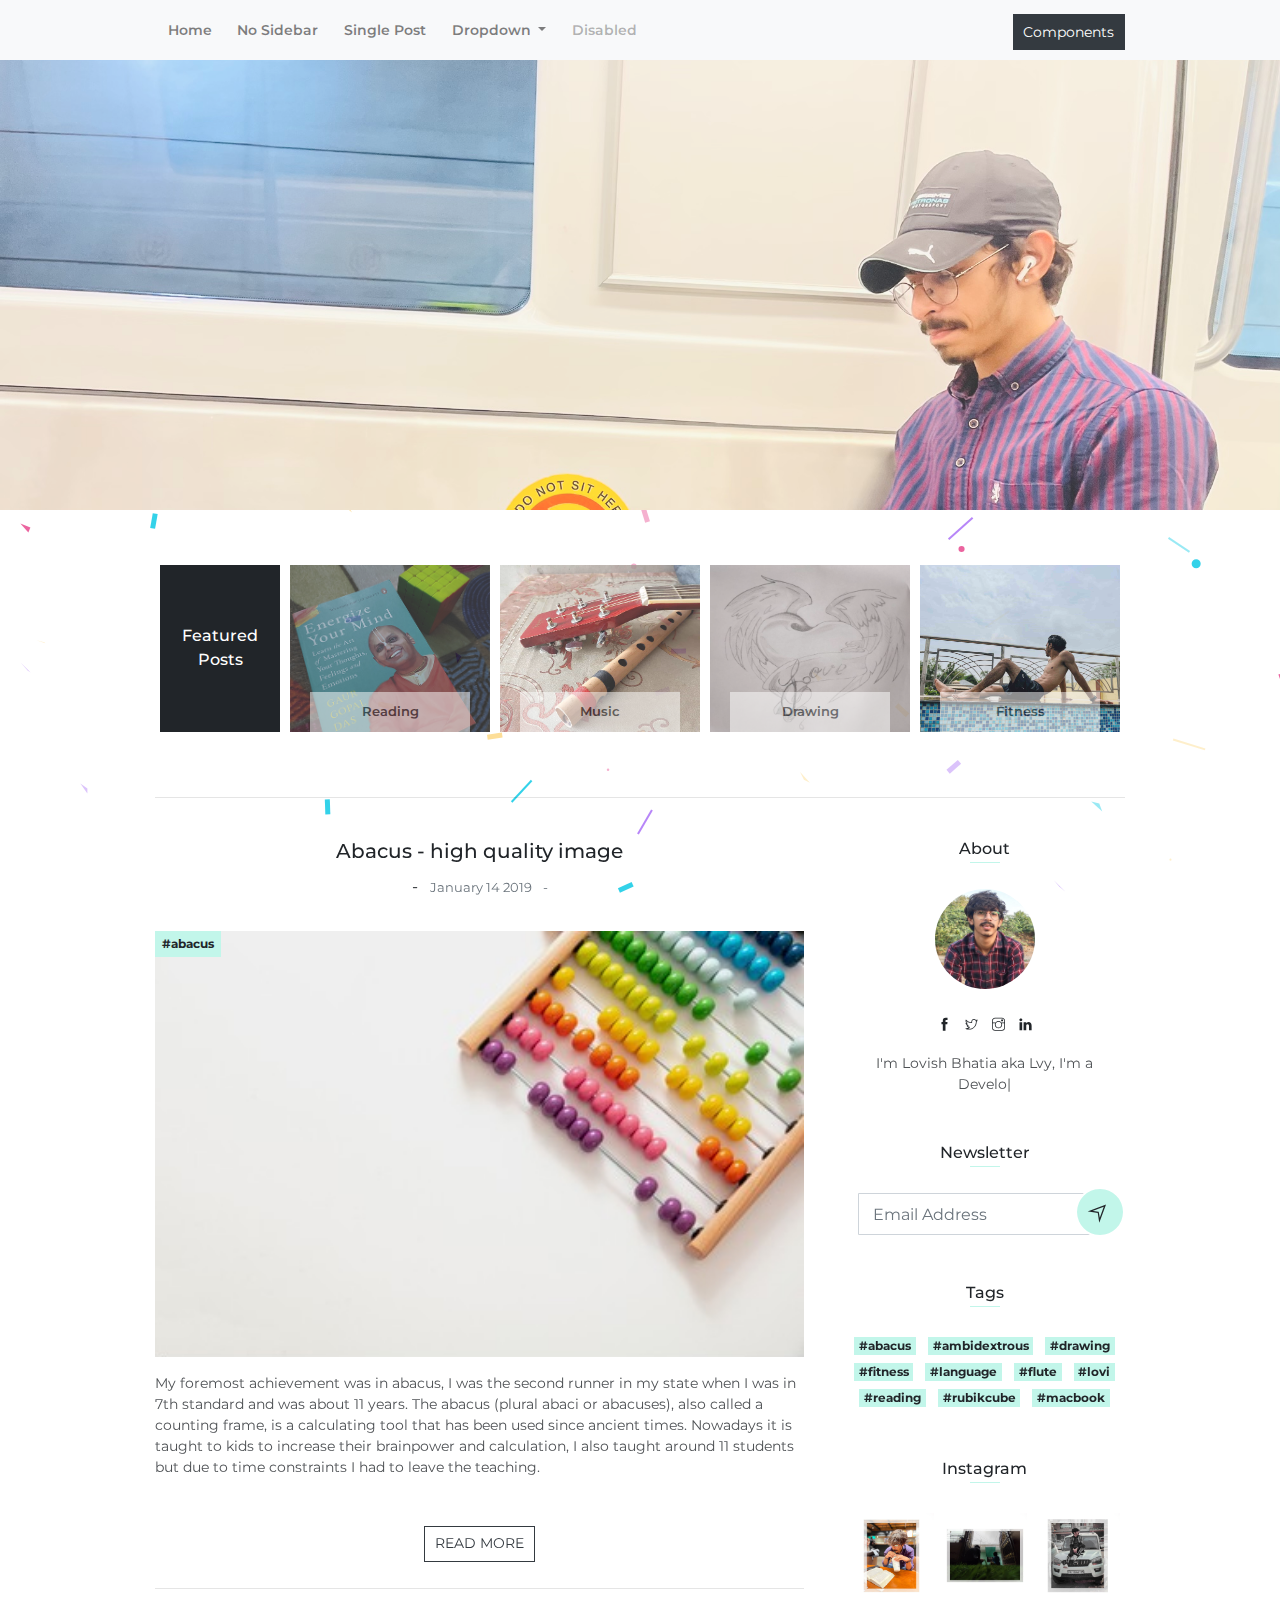
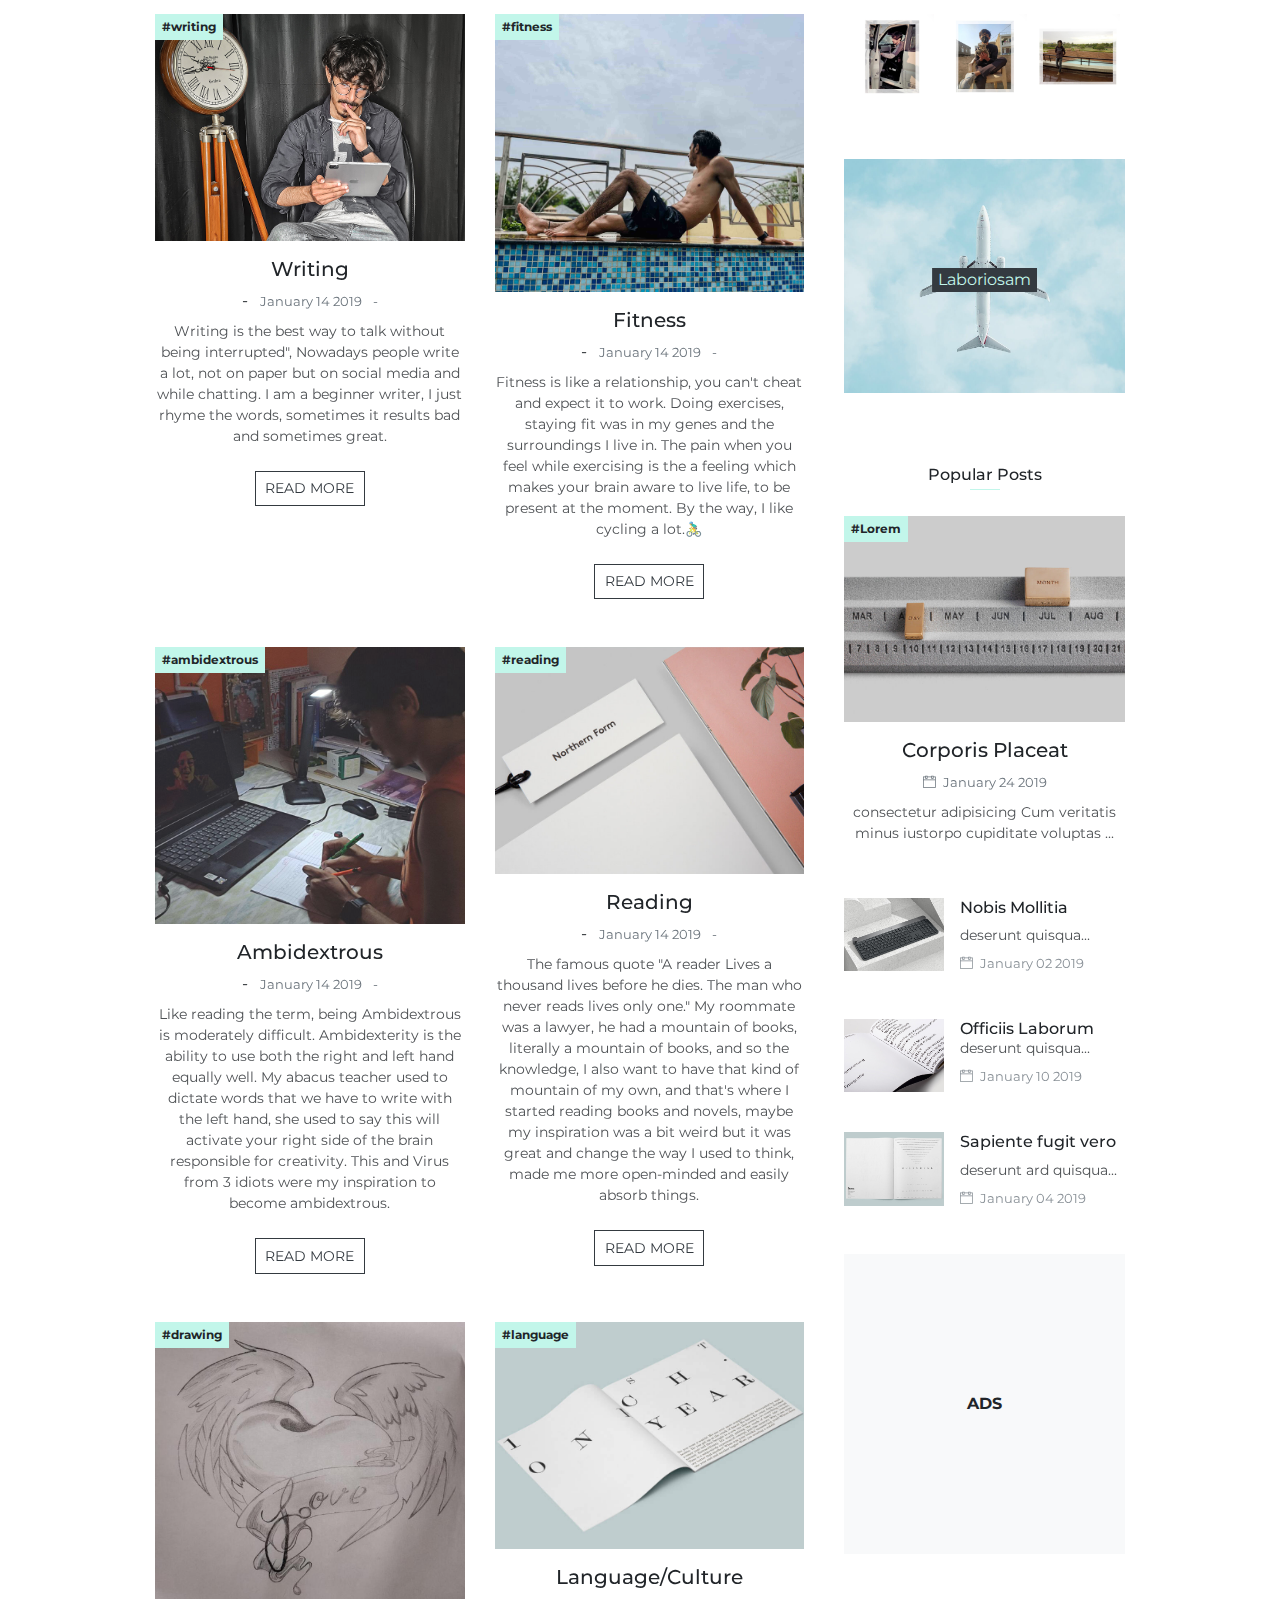
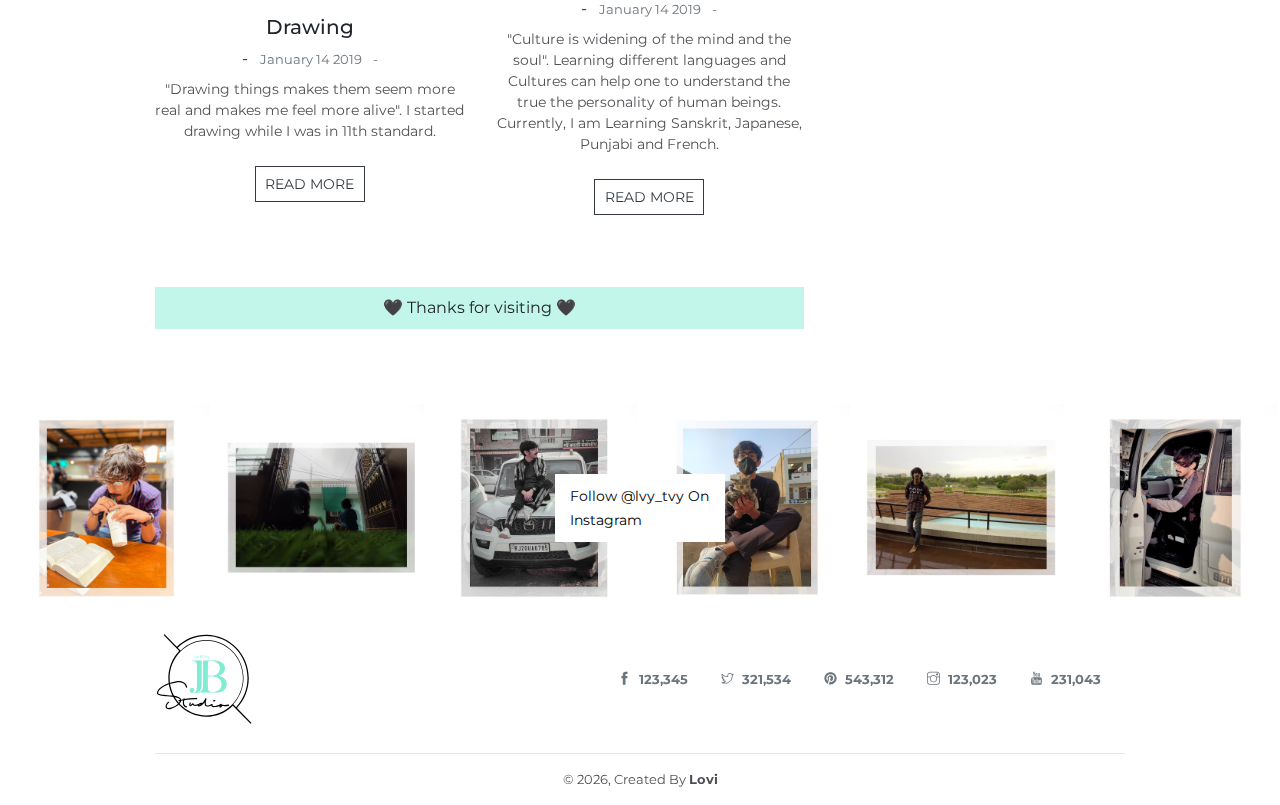
==== index.html @ 9449e089 "link active fitness" ====
<!DOCTYPE html>
<html lang="en">
<head>
	<meta charset="utf-8">
    <meta name="viewport" content="width=device-width, initial-scale=1, shrink-to-fit=no">
    <meta name="description" content="Start your development with JoeBLog landing page.">
    <meta name="author" content="Devcrud">
    
    <title>Lovish Bhatia - Lvy</title>

    <!-- icons -->
    <link href="assets/me1.jpg" rel="icon">
    <link href="assets/me1.jpg" rel="apple-touch-icon">

    <!-- font icons -->
    <link rel="stylesheet" href="assets/vendors/themify-icons/css/themify-icons.css">

    <!-- Bootstrap + JoeBLog main styles -->
	<link rel="stylesheet" href="assets/css/style.css">

</head>
<body data-spy="scroll" data-target=".navbar" data-offset="40" id="home">
    
    <!-- page First Navigation -->
    <!-- <nav class="navbar navbar-light bg-light">
        <div class="container">
            <a class="navbar-brand" href="#">
                <img src="assets/imgs/logo.svg" alt="">
            </a>
            <div class="socials">
                <a href="javascript:void(0)"><i class="ti-facebook"></i></a>
                <a href="javascript:void(0)"><i class="ti-twitter"></i></a>
                <a href="javascript:void(0)"><i class="ti-pinterest-alt"></i></a>
                <a href="javascript:void(0)"><i class="ti-instagram"></i></a>
                <a href="javascript:void(0)"><i class="ti-youtube"></i></a>
            </div>
        </div>
    </nav> -->
    <!-- End Of First Navigation -->

    <!-- Page Second Navigation -->
    <nav class="navbar custom-navbar navbar-expand-md navbar-light bg-light sticky-top">
        <div class="container">
            <button class="navbar-toggler ml-auto" type="button" data-toggle="collapse" data-target="#navbarSupportedContent" aria-controls="navbarSupportedContent" aria-expanded="false" aria-label="Toggle navigation">
                <span class="navbar-toggler-icon"></span>
            </button>
            <div class="collapse navbar-collapse" id="navbarSupportedContent">
                <ul class="navbar-nav">                     
                    <li class="nav-item">
                        <a class="nav-link" href="index.html">Home</a>
                    </li>
                    <li class="nav-item">
                        <a class="nav-link" href="no-sidebar.html">No Sidebar</a>
                    </li>
                    <li class="nav-item">
                        <a class="nav-link" href="single-post.html">Single Post</a>
                    </li>
                    <li class="nav-item dropdown">
                        <a class="nav-link dropdown-toggle" href="#" id="navbarDropdown" role="button" data-toggle="dropdown" aria-haspopup="true" aria-expanded="false">
                            Dropdown
                        </a>
                        <div class="dropdown-menu" aria-labelledby="navbarDropdown">
                            <a class="dropdown-item" href="#">Action</a>
                            <a class="dropdown-item" href="#">Another action</a>
                            <div class="dropdown-divider"></div>
                            <a class="dropdown-item" href="#">Something else here</a>
                        </div>
                    </li>
                    <li class="nav-item">
                        <a class="nav-link disabled" href="#">Disabled</a>
                    </li>
                </ul>
                <div class="navbar-nav ml-auto">
                    <li class="nav-item">
                        <a href="components.html" class="ml-4 btn btn-dark mt-1 btn-sm">Components</a>
                    </li>
                </div>
            </div>
        </div>
    </nav>
    <!-- End Of Page Second Navigation -->
    
    <!-- page-header -->
    <header class="page-header"></header>
    <!-- end of page header -->

    <div class="container">
        <section>
            <div class="feature-posts">
                <a href="single-post.html" class="feature-post-item">                       
                    <span>Featured Posts</span>
                </a>
                <a href="single-post.html" class="feature-post-item">
                    <img style="opacity: 0.8;" src="assets/imgs/reading-i1.jpg" class="w-100" alt="">
                    <div class="feature-post-caption">Reading</div>
                </a>
                <a href="single-post.html" class="feature-post-item">
                    <img style="opacity: 0.8;" src="assets/imgs/music-i2.jpg" class="w-100" alt="">
                    <div class="feature-post-caption">Music</div>
                </a>
                <a href="single-post.html" class="feature-post-item">
                    <img style="opacity: 0.7;" src="assets/imgs/Drawing-i3.jpg" class="w-100" alt="">
                    <div class="feature-post-caption">Drawing</div>
                </a>
                <a href="single-post.html" class="feature-post-item">
                    <img style="opacity: 0.9;" src="assets/imgs/fitness-i4.jpg" class="w-100" alt="">
                    <div class="feature-post-caption">Fitness</div>
                </a>
            </div>
        </section>
        <hr>
        <div class="page-container">
            <div class="page-content">
                <div class="card">
                    <div class="card-header text-center">
                        <h5 class="card-title">Abacus - high quality image</h5> 
                        <span class="px-2">-</span>   
                        <small class="small text-muted">January 14 2019 
                            <span class="px-2">-</span>
                        </small>
                    </div>
                    <div class="card-body">
                        <div class="blog-media">
                            <img src="assets/imgs/abacus-b1.jpg" alt="" class="w-100">
                            <a href="#" class="badge badge-primary">#abacus</a>     
                        </div>  
                        <p class="my-3">My foremost achievement was in abacus, I was the second runner in my state when I was in 7th standard and was about 11 years.
                            The abacus (plural abaci or abacuses), also called a counting frame, is a calculating tool that has been used since ancient times. Nowadays it is taught to kids to increase their brainpower and calculation, I also taught around 11 students but due to time constraints I had to leave the teaching.</p>
                    </div>
                    
                    <div class="card-footer d-flex justify-content-center align-items-center flex-basis-0">
                        <!-- <button class="btn btn-primary circle-35 mr-4"><i class="ti-back-right"></i></button> -->
                        <a href="single-post.html" class="btn btn-outline-dark btn-sm">READ MORE</a>
                        <!-- <a href="#" class="text-dark small text-muted">By : Joe Mitchell</a> -->
                    </div>                  
                </div>
                <hr>
                <div class="row">                       
                    <div class="col-lg-6">
                        <div class="card text-center mb-5">
                            <div class="card-header p-0">                                   
                                <div class="blog-media">
                                    <img src="assets/imgs/writing-b2.jpg" alt="" class="w-100">
                                    <a href="#" class="badge badge-primary">#writing</a>        
                                </div>  
                            </div>
                            <div class="card-body px-0">
                                <h5 class="card-title mb-2">Writing</h5>    
                                <span class="px-2">-</span>   
                                <small class="small text-muted">January 14 2019 
                                    <span class="px-2">-</span>
                                </small>
                                <p class="my-2">Writing is the best way to talk without being interrupted", Nowadays people write a lot, not on paper but on social media and while chatting. I am a beginner writer, I just rhyme the words, sometimes it results bad and sometimes great.</p>
                            </div>
                            
                            <div class="card-footer p-0 text-center">
                                <a href="single-post.html" class="btn btn-outline-dark btn-sm">READ MORE</a>
                            </div>                  
                        </div>
                    </div>
                    <div class="col-lg-6">
                        <div class="card text-center mb-5">
                            <div class="card-header p-0">                                   
                                <div class="blog-media">
                                    <a href="single-post.html">
                                        <img src="assets/imgs/fitness-i4.jpg" alt="" class="w-100" height="278" width="550">
                                    </a>
                                    <a href="#" class="badge badge-primary">#fitness</a>        
                                </div>  
                            </div>
                            <div class="card-body px-0">
                                <h5 class="card-title mb-2">Fitness</h5> 
                                <span class="px-2">-</span>   
                                <small class="small text-muted">January 14 2019 
                                    <span class="px-2">-</span>
                                </small>
                                <p class="my-2">
                                    Fitness is like a relationship, you can't cheat and expect it to work. Doing exercises, staying fit was in my genes and the surroundings I live in. The pain when you feel while exercising is the a feeling which makes your brain aware to live life, to be present at the moment. By the way, I like cycling a lot.🚴‍♂️</p>
                            </div>
                            
                            <div class="card-footer p-0 text-center">
                                <a href="single-post.html" class="btn btn-outline-dark btn-sm">READ MORE</a>
                            </div>                  
                        </div>
                    </div>
                </div>
                <div class="row">
                    <div class="col-lg-6">
                        <div class="card text-center mb-5">
                            <div class="card-header p-0">                                   
                                <div class="blog-media">
                                    <img style="opacity: 0.85;" src="assets/imgs/ambidextrous-b5.jpg" alt="" class="w-100" height="277">
                                    <a href="#" class="badge badge-primary">#ambidextrous</a>      
                                </div>  
                            </div>
                            <div class="card-body px-0">
                                <h5 class="card-title mb-2">Ambidextrous</h5>  
                                <span class="px-2">-</span>   
                                <small class="small text-muted">January 14 2019 
                                    <span class="px-2">-</span>
                                </small>
                                <p class="my-2">Like reading the term, being Ambidextrous is moderately difficult. Ambidexterity is the ability to use both the right and left hand equally well. My abacus teacher used to dictate words that we have to write with the left hand, she used to say this will activate your right side of the brain responsible for creativity. This and Virus from 3 idiots were my inspiration to become ambidextrous.</p>
                            </div>
                            
                            <div class="card-footer p-0 text-center">
                                <a href="single-post.html" class="btn btn-outline-dark btn-sm">READ MORE</a>
                            </div>                  
                        </div>
                    </div>                       
                    <div class="col-lg-6">
                        <div class="card text-center mb-5">
                            <div class="card-header p-0">                                   
                                <div class="blog-media">
                                    <img src="assets/imgs/blog-4.jpg" alt="" class="w-100">
                                    <a href="#" class="badge badge-primary">#reading</a>       
                                </div>  
                            </div>
                            <div class="card-body px-0">
                                <h5 class="card-title mb-2">Reading</h5>   
                                <span class="px-2">-</span>   
                                <small class="small text-muted">January 14 2019 
                                    <span class="px-2">-</span>
                                </small>
                                <p class="my-2">The famous quote "A reader Lives a thousand lives before he dies. The man who never reads lives only one."
                                    My roommate was a lawyer, he had a mountain of books, literally a mountain of books, and so the knowledge, I also want to have that kind of mountain of my own, and that's where I started reading books and novels, maybe my inspiration was a bit weird but it was great and change the way I used to think, made me more open-minded and easily absorb things.</p>
                            </div>
                            
                            <div class="card-footer p-0 text-center">
                                <a href="single-post.html" class="btn btn-outline-dark btn-sm">READ MORE</a>
                            </div>                  
                        </div>
                    </div>
                    
                </div>
                <div class="row">                       
                    <div class="col-lg-6">
                        <div class="card text-center mb-5">
                            <div class="card-header p-0">                                   
                                <div class="blog-media">
                                    <img src="assets/imgs/Drawing-i3.jpg" alt="" class="w-100" height="277">
                                    <a href="#" class="badge badge-primary">#drawing</a>     
                                </div>  
                            </div>
                            <div class="card-body px-0">
                                <h5 class="card-title mb-2">Drawing</h5> 
                                <span class="px-2">-</span>   
                                <small class="small text-muted">January 14 2019 
                                    <span class="px-2">-</span>
                                </small>
                                <p class="my-2">"Drawing things makes them seem more real and makes me feel more alive". I started drawing while I was in 11th standard.</p>
                            </div>
                            
                            <div class="card-footer p-0 text-center">
                                <a href="single-post.html" class="btn btn-outline-dark btn-sm">READ MORE</a>
                            </div>                  
                        </div>
                    </div>
                    <div class="col-lg-6">
                        <div class="card text-center mb-5">
                            <div class="card-header p-0">                                   
                                <div class="blog-media">
                                    <img src="assets/imgs/blog-7.jpg" alt="" class="w-100">
                                    <a href="#" class="badge badge-primary">#language</a>       
                                </div>  
                            </div>
                            <div class="card-body px-0">
                                <h5 class="card-title mb-2">Language/Culture</h5> 
                                <span class="px-2">-</span>   
                                <small class="small text-muted">January 14 2019 
                                    <span class="px-2">-</span>
                                </small>
                                <p class="my-2">"Culture is widening of the mind and the soul". Learning different languages and Cultures can help one to understand the true the personality of human beings.
                                    Currently, I am Learning Sanskrit, Japanese, Punjabi and French.</p>
                            </div>
                            
                            <div class="card-footer p-0 text-center">
                                <a href="single-post.html" class="btn btn-outline-dark btn-sm">READ MORE</a>
                            </div>                  
                        </div>
                    </div>
                </div>
                <button class="btn btn-primary btn-block my-4">🖤 Thanks for visiting 🖤</button>
            </div>

            <!-- Sidebar -->
            <div class="page-sidebar text-center">
                <h6 class="sidebar-title section-title mb-4 mt-3">About</h6>
                <img src="assets/imgs/av1.jpg" alt="" class="circle-100 mb-3">
                <div class="socials mb-3 mt-2">
                    <a href="javascript:void(0)"><i class="ti-facebook"></i></a>
                    <a href="https://twitter.com/lvy_tvy"><i class="ti-twitter"></i></a>
                    <!-- <a href="javascript:void(0)"><i class="ti-pinterest-alt"></i></a> -->
                    <a href="https://www.instagram.com/lvy_tvy/"><i class="ti-instagram"></i></a>
                    <a href="https://www.linkedin.com/in/lovish-bhatia/"><i class="ti-linkedin"></i></a>
                </div>
                <p class="first-line paragraph"><span class="side-border"></span> I'm Lovish Bhatia aka Lvy, I'm a <br/><span class="typed" data-typed-items="Developer, Designer, Reader, Writer, Ambidextrous, flute player"></span>

                <h6 class="sidebar-title mt-5 mb-4">Newsletter</h6>
                <form action="">
                    <div class="subscribe-wrapper">
                        <input type="email" class="form-control" placeholder="Email Address">
                        <button type="submit" class="btn btn-primary"><i class="ti-location-arrow"></i></button>
                    </div>
                </form>

                <h6 class="sidebar-title mt-5 mb-4">Tags</h6>
                <a href="javascript:void(0)" class="badge badge-primary m-1">#abacus</a>
                <a href="javascript:void(0)" class="badge badge-primary m-1">#ambidextrous</a>
                <a href="javascript:void(0)" class="badge badge-primary m-1">#drawing</a>
                <a href="javascript:void(0)" class="badge badge-primary m-1">#fitness</a>
                <a href="javascript:void(0)" class="badge badge-primary m-1">#language</a>
                <a href="javascript:void(0)" class="badge badge-primary m-1">#flute</a>
                <a href="javascript:void(0)" class="badge badge-primary m-1">#lovi</a>
                <a href="javascript:void(0)" class="badge badge-primary m-1">#reading</a>
                <a href="javascript:void(0)" class="badge badge-primary m-1">#rubikcube</a>
                <a href="javascript:void(0)" class="badge badge-primary m-1">#macbook</a>

                <h6 class="sidebar-title mt-5 mb-4">Instagram</h6>
                <div class="row px-3">
                    <div class="col-4 p-1 figure">
                        <a href="#" class="figure-img">
                            <img src="assets/imgs/inst-1.jpeg" alt="">
                        </a>
                    </div>
                    <div class="col-4 p-1 figure">
                        <a href="#" class="figure-img">
                            <img src="assets/imgs/inst-2.jpeg" alt="" class="w-100 m-0">
                        </a>
                    </div>  
                    <div class="col-4 p-1 figure">
                        <a href="#" class="figure-img">
                            <img src="assets/imgs/inst-3.jpeg" alt="" class="w-100">
                        </a>
                    </div>
                    <div class="col-4 p-1 figure">
                        <a href="#" class="figure-img">
                            <img src="assets/imgs/inst-4.jpeg" alt="" class="w-100 m-0">
                        </a>
                    </div>  
                    <div class="col-4 p-1 figure">
                        <a href="#" class="figure-img">
                            <img src="assets/imgs/inst-5.jpeg" alt="" class="w-100">
                        </a>
                    </div>
                    <div class="col-4 p-1 figure">
                        <a href="#" class="figure-img">
                            <img src="assets/imgs/inst-6.jpeg" alt="" class="w-100 m-0">
                        </a>
                    </div>                          
                </div>  

                <figure class="figure mt-5">
                    <a href="single-post.html" class="figure-img">
                        <img src="assets/imgs/img-4.jpg" alt="" class="w-100">
                        <figcaption class="figcaption">Laboriosam</figcaption>
                    </a>
                </figure>

                <h6 class="sidebar-title mt-5 mb-4">Popular Posts</h6>
                <div class="card mb-4">
                    <a href="single-post.html" class="overlay-link"></a>
                    <div class="card-header p-0">                                   
                        <div class="blog-media">
                            <img src="assets/imgs/blog-6.jpg" alt="" class="w-100">
                            <a href="#" class="badge badge-primary">#Lorem</a>      
                        </div>  
                    </div>
                    <div class="card-body px-0">
                        <h5 class="card-title mb-2">Corporis Placeat</h5>   
                        <small class="small text-muted"><i class="ti-calendar pr-1"></i> January 24 2019
                        </small>
                        <p class="my-2">consectetur adipisicing Cum veritatis minus iustorpo cupiditate voluptas ...</p>
                    </div>      
                </div>

                <div class="media text-left mb-4">
                    <a href="single-post.html" class="overlay-link"></a>
                    <img class="mr-3" src="assets/imgs/blog-1.jpg" width="100px" alt="Generic placeholder image">
                    <div class="media-body">
                        <h6 class="mt-0">Nobis Mollitia</h6>
                        <p class="mb-2"> deserunt quisqua...</p>
                        <p class="text-muted small"><i class="ti-calendar pr-1"></i>  January 02 2019</p>
                    </div>
                </div>
                <div class="media text-left mb-4">
                    <a href="single-post.html" class="overlay-link"></a>
                    <img class="mr-3" src="assets/imgs/blog-2.jpg" width="100px" alt="Generic placeholder image">
                    <div class="media-body">
                        <h6 class="mt-0">Officiis Laborum</6>
                        <p class="mb-2"> deserunt quisqua...</p>                            
                        <p class="text-muted small"><i class="ti-calendar pr-1"></i>  January 10 2019</p>
                    </div>
                </div>
                <div class="media text-left mb-4">
                    <a href="single-post.html" class="overlay-link"></a>
                    <img class="mr-3" src="assets/imgs/blog-3.jpg" width="100px" alt="Generic placeholder image">
                    <div class="media-body">
                        <h6 class="mt-0">Sapiente fugit vero</h6>
                        <p class="mb-2"> deserunt ard quisqua...</p>                        
                        <p class="text-muted small"><i class="ti-calendar pr-1"></i>  January 04 2019</p>
                    </div>
                </div>  
                <div class="ad-card d-flex text-center align-items-center justify-content-center">
                    <span href="#" class="font-weight-bold">ADS</span>
                </div>
            </div>
        </div>
    </div>

    <div class="instagram-wrapper mt-5">
        <div class="ig-id">
            <a href="https://www.instagram.com/lvy_tvy/">Follow @lvy_tvy On Instagram</a>
        </div>
        <a href="javascript:void(0)" class="insta-item">
            <img src="assets/imgs/inst-1.jpeg" alt="" class="w-100">
            <div class="overlay">
                <span>
                    <i class="ti-heart"></i> 23
                </span>
                <span>
                    <i class="ti-comment"></i> 12
                </span>
            </div>
        </a>
        <a href="javascript:void(0)" class="insta-item">
            <img src="assets/imgs/inst-2.jpeg" alt="" class="w-100">
            <div class="overlay">
                <span>
                    <i class="ti-heart"></i> 23
                </span>
                <span>
                    <i class="ti-comment"></i> 12
                </span>
            </div>
        </a>
        <a href="javascript:void(0)" class="insta-item">
            <img src="assets/imgs/inst-3.jpeg" alt="" class="w-100">
            <div class="overlay">
                <span>
                    <i class="ti-heart"></i> 23
                </span>
                <span>
                    <i class="ti-comment"></i> 12
                </span>
            </div>
        </a>
        <a href="javascript:void(0)" class="insta-item">
            <img src="assets/imgs/inst-5.jpeg" alt="" class="w-100">
            <div class="overlay">
                <span>
                    <i class="ti-heart"></i> 23
                </span>
                <span>
                    <i class="ti-comment"></i> 12
                </span>
            </div>
        </a>
        <a href="javascript:void(0)" class="insta-item">
            <img src="assets/imgs/inst-6.jpeg" alt="" class="w-100">
            <div class="overlay">
                <span>
                    <i class="ti-heart"></i> 23
                </span>
                <span>
                    <i class="ti-comment"></i> 12
                </span>
            </div>
        </a>
        <a href="javascript:void(0)" class="insta-item">
            <img src="assets/imgs/inst-4.jpeg" alt="" class="w-100">
            <div class="overlay">
                <span>
                    <i class="ti-heart"></i> 23
                </span>
                <span>
                    <i class="ti-comment"></i> 12
                </span>
            </div>
        </a>
    </div>

    <!-- Page Footer -->
    <footer class="page-footer">
        <div class="container">
            <div class="row align-items-center justify-content-between">
                <div class="col-md-3 text-center text-md-left mb-3 mb-md-0">
                    <img src="assets/imgs/logo.svg" alt="" class="logo">
                </div>
                <div class="col-md-9 text-center text-md-right">
                    <div class="socials">
                        <a href="javascript:void(0)" class="font-weight-bold text-muted mr-4"><i class="ti-facebook pr-1"></i> 123,345</a>
                        <a href="javascript:void(0)" class="font-weight-bold text-muted mr-4"><i class="ti-twitter pr-1"></i> 321,534</a>
                        <a href="javascript:void(0)" class="font-weight-bold text-muted mr-4"><i class="ti-pinterest-alt pr-1"></i> 543,312</a>
                        <a href="javascript:void(0)" class="font-weight-bold text-muted mr-4"><i class="ti-instagram pr-1"></i> 123,023</a>
                        <a href="javascript:void(0)" class="font-weight-bold text-muted mr-4"><i class="ti-youtube pr-1"></i> 231,043</a>
                    </div>
                </div>  
            </div>
            <p class="border-top mb-0 mt-4 pt-3 small text-center">&copy; <script>document.write(new Date().getFullYear())</script>, Created By <b>Lovi</b></p> 
        </div>      
    </footer>
    <!-- End of Page Footer -->

    <canvas id="my-canvas"></canvas>

	<!-- core  -->
    <script src="assets/vendors/jquery/jquery-3.4.1.js"></script>
    <script src="assets/vendors/bootstrap/bootstrap.bundle.js"></script>
    <script src="assets/vendors/typed.js/typed.min.js"></script>
    <script src="assets/vendors/confetti.js"></script>

    <!-- JoeBLog js -->
    <script src="assets/js/joeblog.js"></script>

</body>
</html>
---- assets/vendors/themify-icons/css/themify-icons.css ----
@font-face {
	font-family: 'themify';
	src:url("../fonts/themify.eot?-fvbane");
	src:url("../fonts/themify.eot?#iefix-fvbane") format("embedded-opentype"),
		url("../fonts/themify.woff?-fvbane") format("woff"),
		url("../fonts/themify.ttf?-fvbane") format("truetype"),
		url("../fonts/themify.svg?-fvbane#themify") format("svg");
	font-weight: normal;
	font-style: normal;
}

[class^="ti-"], [class*=" ti-"] {
	font-family: 'themify';
	speak: none;
	font-style: normal;
	font-weight: normal;
	font-variant: normal;
	text-transform: none;
	line-height: 1;

	/* Better Font Rendering =========== */
	-webkit-font-smoothing: antialiased;
	-moz-osx-font-smoothing: grayscale;
}

.ti-wand:before {
	content: "\e600";
}
.ti-volume:before {
	content: "\e601";
}
.ti-user:before {
	content: "\e602";
}
.ti-unlock:before {
	content: "\e603";
}
.ti-unlink:before {
	content: "\e604";
}
.ti-trash:before {
	content: "\e605";
}
.ti-thought:before {
	content: "\e606";
}
.ti-target:before {
	content: "\e607";
}
.ti-tag:before {
	content: "\e608";
}
.ti-tablet:before {
	content: "\e609";
}
.ti-star:before {
	content: "\e60a";
}
.ti-spray:before {
	content: "\e60b";
}
.ti-signal:before {
	content: "\e60c";
}
.ti-shopping-cart:before {
	content: "\e60d";
}
.ti-shopping-cart-full:before {
	content: "\e60e";
}
.ti-settings:before {
	content: "\e60f";
}
.ti-search:before {
	content: "\e610";
}
.ti-zoom-in:before {
	content: "\e611";
}
.ti-zoom-out:before {
	content: "\e612";
}
.ti-cut:before {
	content: "\e613";
}
.ti-ruler:before {
	content: "\e614";
}
.ti-ruler-pencil:before {
	content: "\e615";
}
.ti-ruler-alt:before {
	content: "\e616";
}
.ti-bookmark:before {
	content: "\e617";
}
.ti-bookmark-alt:before {
	content: "\e618";
}
.ti-reload:before {
	content: "\e619";
}
.ti-plus:before {
	content: "\e61a";
}
.ti-pin:before {
	content: "\e61b";
}
.ti-pencil:before {
	content: "\e61c";
}
.ti-pencil-alt:before {
	content: "\e61d";
}
.ti-paint-roller:before {
	content: "\e61e";
}
.ti-paint-bucket:before {
	content: "\e61f";
}
.ti-na:before {
	content: "\e620";
}
.ti-mobile:before {
	content: "\e621";
}
.ti-minus:before {
	content: "\e622";
}
.ti-medall:before {
	content: "\e623";
}
.ti-medall-alt:before {
	content: "\e624";
}
.ti-marker:before {
	content: "\e625";
}
.ti-marker-alt:before {
	content: "\e626";
}
.ti-arrow-up:before {
	content: "\e627";
}
.ti-arrow-right:before {
	content: "\e628";
}
.ti-arrow-left:before {
	content: "\e629";
}
.ti-arrow-down:before {
	content: "\e62a";
}
.ti-lock:before {
	content: "\e62b";
}
.ti-location-arrow:before {
	content: "\e62c";
}
.ti-link:before {
	content: "\e62d";
}
.ti-layout:before {
	content: "\e62e";
}
.ti-layers:before {
	content: "\e62f";
}
.ti-layers-alt:before {
	content: "\e630";
}
.ti-key:before {
	content: "\e631";
}
.ti-import:before {
	content: "\e632";
}
.ti-image:before {
	content: "\e633";
}
.ti-heart:before {
	content: "\e634";
}
.ti-heart-broken:before {
	content: "\e635";
}
.ti-hand-stop:before {
	content: "\e636";
}
.ti-hand-open:before {
	content: "\e637";
}
.ti-hand-drag:before {
	content: "\e638";
}
.ti-folder:before {
	content: "\e639";
}
.ti-flag:before {
	content: "\e63a";
}
.ti-flag-alt:before {
	content: "\e63b";
}
.ti-flag-alt-2:before {
	content: "\e63c";
}
.ti-eye:before {
	content: "\e63d";
}
.ti-export:before {
	content: "\e63e";
}
.ti-exchange-vertical:before {
	content: "\e63f";
}
.ti-desktop:before {
	content: "\e640";
}
.ti-cup:before {
	content: "\e641";
}
.ti-crown:before {
	content: "\e642";
}
.ti-comments:before {
	content: "\e643";
}
.ti-comment:before {
	content: "\e644";
}
.ti-comment-alt:before {
	content: "\e645";
}
.ti-close:before {
	content: "\e646";
}
.ti-clip:before {
	content: "\e647";
}
.ti-angle-up:before {
	content: "\e648";
}
.ti-angle-right:before {
	content: "\e649";
}
.ti-angle-left:before {
	content: "\e64a";
}
.ti-angle-down:before {
	content: "\e64b";
}
.ti-check:before {
	content: "\e64c";
}
.ti-check-box:before {
	content: "\e64d";
}
.ti-camera:before {
	content: "\e64e";
}
.ti-announcement:before {
	content: "\e64f";
}
.ti-brush:before {
	content: "\e650";
}
.ti-briefcase:before {
	content: "\e651";
}
.ti-bolt:before {
	content: "\e652";
}
.ti-bolt-alt:before {
	content: "\e653";
}
.ti-blackboard:before {
	content: "\e654";
}
.ti-bag:before {
	content: "\e655";
}
.ti-move:before {
	content: "\e656";
}
.ti-arrows-vertical:before {
	content: "\e657";
}
.ti-arrows-horizontal:before {
	content: "\e658";
}
.ti-fullscreen:before {
	content: "\e659";
}
.ti-arrow-top-right:before {
	content: "\e65a";
}
.ti-arrow-top-left:before {
	content: "\e65b";
}
.ti-arrow-circle-up:before {
	content: "\e65c";
}
.ti-arrow-circle-right:before {
	content: "\e65d";
}
.ti-arrow-circle-left:before {
	content: "\e65e";
}
.ti-arrow-circle-down:before {
	content: "\e65f";
}
.ti-angle-double-up:before {
	content: "\e660";
}
.ti-angle-double-right:before {
	content: "\e661";
}
.ti-angle-double-left:before {
	content: "\e662";
}
.ti-angle-double-down:before {
	content: "\e663";
}
.ti-zip:before {
	content: "\e664";
}
.ti-world:before {
	content: "\e665";
}
.ti-wheelchair:before {
	content: "\e666";
}
.ti-view-list:before {
	content: "\e667";
}
.ti-view-list-alt:before {
	content: "\e668";
}
.ti-view-grid:before {
	content: "\e669";
}
.ti-uppercase:before {
	content: "\e66a";
}
.ti-upload:before {
	content: "\e66b";
}
.ti-underline:before {
	content: "\e66c";
}
.ti-truck:before {
	content: "\e66d";
}
.ti-timer:before {
	content: "\e66e";
}
.ti-ticket:before {
	content: "\e66f";
}
.ti-thumb-up:before {
	content: "\e670";
}
.ti-thumb-down:before {
	content: "\e671";
}
.ti-text:before {
	content: "\e672";
}
.ti-stats-up:before {
	content: "\e673";
}
.ti-stats-down:before {
	content: "\e674";
}
.ti-split-v:before {
	content: "\e675";
}
.ti-split-h:before {
	content: "\e676";
}
.ti-smallcap:before {
	content: "\e677";
}
.ti-shine:before {
	content: "\e678";
}
.ti-shift-right:before {
	content: "\e679";
}
.ti-shift-left:before {
	content: "\e67a";
}
.ti-shield:before {
	content: "\e67b";
}
.ti-notepad:before {
	content: "\e67c";
}
.ti-server:before {
	content: "\e67d";
}
.ti-quote-right:before {
	content: "\e67e";
}
.ti-quote-left:before {
	content: "\e67f";
}
.ti-pulse:before {
	content: "\e680";
}
.ti-printer:before {
	content: "\e681";
}
.ti-power-off:before {
	content: "\e682";
}
.ti-plug:before {
	content: "\e683";
}
.ti-pie-chart:before {
	content: "\e684";
}
.ti-paragraph:before {
	content: "\e685";
}
.ti-panel:before {
	content: "\e686";
}
.ti-package:before {
	content: "\e687";
}
.ti-music:before {
	content: "\e688";
}
.ti-music-alt:before {
	content: "\e689";
}
.ti-mouse:before {
	content: "\e68a";
}
.ti-mouse-alt:before {
	content: "\e68b";
}
.ti-money:before {
	content: "\e68c";
}
.ti-microphone:before {
	content: "\e68d";
}
.ti-menu:before {
	content: "\e68e";
}
.ti-menu-alt:before {
	content: "\e68f";
}
.ti-map:before {
	content: "\e690";
}
.ti-map-alt:before {
	content: "\e691";
}
.ti-loop:before {
	content: "\e692";
}
.ti-location-pin:before {
	content: "\e693";
}
.ti-list:before {
	content: "\e694";
}
.ti-light-bulb:before {
	content: "\e695";
}
.ti-Italic:before {
	content: "\e696";
}
.ti-info:before {
	content: "\e697";
}
.ti-infinite:before {
	content: "\e698";
}
.ti-id-badge:before {
	content: "\e699";
}
.ti-hummer:before {
	content: "\e69a";
}
.ti-home:before {
	content: "\e69b";
}
.ti-help:before {
	content: "\e69c";
}
.ti-headphone:before {
	content: "\e69d";
}
.ti-harddrives:before {
	content: "\e69e";
}
.ti-harddrive:before {
	content: "\e69f";
}
.ti-gift:before {
	content: "\e6a0";
}
.ti-game:before {
	content: "\e6a1";
}
.ti-filter:before {
	content: "\e6a2";
}
.ti-files:before {
	content: "\e6a3";
}
.ti-file:before {
	content: "\e6a4";
}
.ti-eraser:before {
	content: "\e6a5";
}
.ti-envelope:before {
	content: "\e6a6";
}
.ti-download:before {
	content: "\e6a7";
}
.ti-direction:before {
	content: "\e6a8";
}
.ti-direction-alt:before {
	content: "\e6a9";
}
.ti-dashboard:before {
	content: "\e6aa";
}
.ti-control-stop:before {
	content: "\e6ab";
}
.ti-control-shuffle:before {
	content: "\e6ac";
}
.ti-control-play:before {
	content: "\e6ad";
}
.ti-control-pause:before {
	content: "\e6ae";
}
.ti-control-forward:before {
	content: "\e6af";
}
.ti-control-backward:before {
	content: "\e6b0";
}
.ti-cloud:before {
	content: "\e6b1";
}
.ti-cloud-up:before {
	content: "\e6b2";
}
.ti-cloud-down:before {
	content: "\e6b3";
}
.ti-clipboard:before {
	content: "\e6b4";
}
.ti-car:before {
	content: "\e6b5";
}
.ti-calendar:before {
	content: "\e6b6";
}
.ti-book:before {
	content: "\e6b7";
}
.ti-bell:before {
	content: "\e6b8";
}
.ti-basketball:before {
	content: "\e6b9";
}
.ti-bar-chart:before {
	content: "\e6ba";
}
.ti-bar-chart-alt:before {
	content: "\e6bb";
}
.ti-back-right:before {
	content: "\e6bc";
}
.ti-back-left:before {
	content: "\e6bd";
}
.ti-arrows-corner:before {
	content: "\e6be";
}
.ti-archive:before {
	content: "\e6bf";
}
.ti-anchor:before {
	content: "\e6c0";
}
.ti-align-right:before {
	content: "\e6c1";
}
.ti-align-left:before {
	content: "\e6c2";
}
.ti-align-justify:before {
	content: "\e6c3";
}
.ti-align-center:before {
	content: "\e6c4";
}
.ti-alert:before {
	content: "\e6c5";
}
.ti-alarm-clock:before {
	content: "\e6c6";
}
.ti-agenda:before {
	content: "\e6c7";
}
.ti-write:before {
	content: "\e6c8";
}
.ti-window:before {
	content: "\e6c9";
}
.ti-widgetized:before {
	content: "\e6ca";
}
.ti-widget:before {
	content: "\e6cb";
}
.ti-widget-alt:before {
	content: "\e6cc";
}
.ti-wallet:before {
	content: "\e6cd";
}
.ti-video-clapper:before {
	content: "\e6ce";
}
.ti-video-camera:before {
	content: "\e6cf";
}
.ti-vector:before {
	content: "\e6d0";
}
.ti-themify-logo:before {
	content: "\e6d1";
}
.ti-themify-favicon:before {
	content: "\e6d2";
}
.ti-themify-favicon-alt:before {
	content: "\e6d3";
}
.ti-support:before {
	content: "\e6d4";
}
.ti-stamp:before {
	content: "\e6d5";
}
.ti-split-v-alt:before {
	content: "\e6d6";
}
.ti-slice:before {
	content: "\e6d7";
}
.ti-shortcode:before {
	content: "\e6d8";
}
.ti-shift-right-alt:before {
	content: "\e6d9";
}
.ti-shift-left-alt:before {
	content: "\e6da";
}
.ti-ruler-alt-2:before {
	content: "\e6db";
}
.ti-receipt:before {
	content: "\e6dc";
}
.ti-pin2:before {
	content: "\e6dd";
}
.ti-pin-alt:before {
	content: "\e6de";
}
.ti-pencil-alt2:before {
	content: "\e6df";
}
.ti-palette:before {
	content: "\e6e0";
}
.ti-more:before {
	content: "\e6e1";
}
.ti-more-alt:before {
	content: "\e6e2";
}
.ti-microphone-alt:before {
	content: "\e6e3";
}
.ti-magnet:before {
	content: "\e6e4";
}
.ti-line-double:before {
	content: "\e6e5";
}
.ti-line-dotted:before {
	content: "\e6e6";
}
.ti-line-dashed:before {
	content: "\e6e7";
}
.ti-layout-width-full:before {
	content: "\e6e8";
}
.ti-layout-width-default:before {
	content: "\e6e9";
}
.ti-layout-width-default-alt:before {
	content: "\e6ea";
}
.ti-layout-tab:before {
	content: "\e6eb";
}
.ti-layout-tab-window:before {
	content: "\e6ec";
}
.ti-layout-tab-v:before {
	content: "\e6ed";
}
.ti-layout-tab-min:before {
	content: "\e6ee";
}
.ti-layout-slider:before {
	content: "\e6ef";
}
.ti-layout-slider-alt:before {
	content: "\e6f0";
}
.ti-layout-sidebar-right:before {
	content: "\e6f1";
}
.ti-layout-sidebar-none:before {
	content: "\e6f2";
}
.ti-layout-sidebar-left:before {
	content: "\e6f3";
}
.ti-layout-placeholder:before {
	content: "\e6f4";
}
.ti-layout-menu:before {
	content: "\e6f5";
}
.ti-layout-menu-v:before {
	content: "\e6f6";
}
.ti-layout-menu-separated:before {
	content: "\e6f7";
}
.ti-layout-menu-full:before {
	content: "\e6f8";
}
.ti-layout-media-right-alt:before {
	content: "\e6f9";
}
.ti-layout-media-right:before {
	content: "\e6fa";
}
.ti-layout-media-overlay:before {
	content: "\e6fb";
}
.ti-layout-media-overlay-alt:before {
	content: "\e6fc";
}
.ti-layout-media-overlay-alt-2:before {
	content: "\e6fd";
}
.ti-layout-media-left-alt:before {
	content: "\e6fe";
}
.ti-layout-media-left:before {
	content: "\e6ff";
}
.ti-layout-media-center-alt:before {
	content: "\e700";
}
.ti-layout-media-center:before {
	content: "\e701";
}
.ti-layout-list-thumb:before {
	content: "\e702";
}
.ti-layout-list-thumb-alt:before {
	content: "\e703";
}
.ti-layout-list-post:before {
	content: "\e704";
}
.ti-layout-list-large-image:before {
	content: "\e705";
}
.ti-layout-line-solid:before {
	content: "\e706";
}
.ti-layout-grid4:before {
	content: "\e707";
}
.ti-layout-grid3:before {
	content: "\e708";
}
.ti-layout-grid2:before {
	content: "\e709";
}
.ti-layout-grid2-thumb:before {
	content: "\e70a";
}
.ti-layout-cta-right:before {
	content: "\e70b";
}
.ti-layout-cta-left:before {
	content: "\e70c";
}
.ti-layout-cta-center:before {
	content: "\e70d";
}
.ti-layout-cta-btn-right:before {
	content: "\e70e";
}
.ti-layout-cta-btn-left:before {
	content: "\e70f";
}
.ti-layout-column4:before {
	content: "\e710";
}
.ti-layout-column3:before {
	content: "\e711";
}
.ti-layout-column2:before {
	content: "\e712";
}
.ti-layout-accordion-separated:before {
	content: "\e713";
}
.ti-layout-accordion-merged:before {
	content: "\e714";
}
.ti-layout-accordion-list:before {
	content: "\e715";
}
.ti-ink-pen:before {
	content: "\e716";
}
.ti-info-alt:before {
	content: "\e717";
}
.ti-help-alt:before {
	content: "\e718";
}
.ti-headphone-alt:before {
	content: "\e719";
}
.ti-hand-point-up:before {
	content: "\e71a";
}
.ti-hand-point-right:before {
	content: "\e71b";
}
.ti-hand-point-left:before {
	content: "\e71c";
}
.ti-hand-point-down:before {
	content: "\e71d";
}
.ti-gallery:before {
	content: "\e71e";
}
.ti-face-smile:before {
	content: "\e71f";
}
.ti-face-sad:before {
	content: "\e720";
}
.ti-credit-card:before {
	content: "\e721";
}
.ti-control-skip-forward:before {
	content: "\e722";
}
.ti-control-skip-backward:before {
	content: "\e723";
}
.ti-control-record:before {
	content: "\e724";
}
.ti-control-eject:before {
	content: "\e725";
}
.ti-comments-smiley:before {
	content: "\e726";
}
.ti-brush-alt:before {
	content: "\e727";
}
.ti-youtube:before {
	content: "\e728";
}
.ti-vimeo:before {
	content: "\e729";
}
.ti-twitter:before {
	content: "\e72a";
}
.ti-time:before {
	content: "\e72b";
}
.ti-tumblr:before {
	content: "\e72c";
}
.ti-skype:before {
	content: "\e72d";
}
.ti-share:before {
	content: "\e72e";
}
.ti-share-alt:before {
	content: "\e72f";
}
.ti-rocket:before {
	content: "\e730";
}
.ti-pinterest:before {
	content: "\e731";
}
.ti-new-window:before {
	content: "\e732";
}
.ti-microsoft:before {
	content: "\e733";
}
.ti-list-ol:before {
	content: "\e734";
}
.ti-linkedin:before {
	content: "\e735";
}
.ti-layout-sidebar-2:before {
	content: "\e736";
}
.ti-layout-grid4-alt:before {
	content: "\e737";
}
.ti-layout-grid3-alt:before {
	content: "\e738";
}
.ti-layout-grid2-alt:before {
	content: "\e739";
}
.ti-layout-column4-alt:before {
	content: "\e73a";
}
.ti-layout-column3-alt:before {
	content: "\e73b";
}
.ti-layout-column2-alt:before {
	content: "\e73c";
}
.ti-instagram:before {
	content: "\e73d";
}
.ti-google:before {
	content: "\e73e";
}
.ti-github:before {
	content: "\e73f";
}
.ti-flickr:before {
	content: "\e740";
}
.ti-facebook:before {
	content: "\e741";
}
.ti-dropbox:before {
	content: "\e742";
}
.ti-dribbble:before {
	content: "\e743";
}
.ti-apple:before {
	content: "\e744";
}
.ti-android:before {
	content: "\e745";
}
.ti-save:before {
	content: "\e746";
}
.ti-save-alt:before {
	content: "\e747";
}
.ti-yahoo:before {
	content: "\e748";
}
.ti-wordpress:before {
	content: "\e749";
}
.ti-vimeo-alt:before {
	content: "\e74a";
}
.ti-twitter-alt:before {
	content: "\e74b";
}
.ti-tumblr-alt:before {
	content: "\e74c";
}
.ti-trello:before {
	content: "\e74d";
}
.ti-stack-overflow:before {
	content: "\e74e";
}
.ti-soundcloud:before {
	content: "\e74f";
}
.ti-sharethis:before {
	content: "\e750";
}
.ti-sharethis-alt:before {
	content: "\e751";
}
.ti-reddit:before {
	content: "\e752";
}
.ti-pinterest-alt:before {
	content: "\e753";
}
.ti-microsoft-alt:before {
	content: "\e754";
}
.ti-linux:before {
	content: "\e755";
}
.ti-jsfiddle:before {
	content: "\e756";
}
.ti-joomla:before {
	content: "\e757";
}
.ti-html5:before {
	content: "\e758";
}
.ti-flickr-alt:before {
	content: "\e759";
}
.ti-email:before {
	content: "\e75a";
}
.ti-drupal:before {
	content: "\e75b";
}
.ti-dropbox-alt:before {
	content: "\e75c";
}
.ti-css3:before {
	content: "\e75d";
}
.ti-rss:before {
	content: "\e75e";
}
.ti-rss-alt:before {
	content: "\e75f";
}
---- assets/css/style.css ----
@charset "UTF-8";
/*!
=========================================================
* JoeBlog Landing page
=========================================================

* Copyright: 2019 DevCRUD (https://devcrud.com)
* Licensed: (https://devcrud.com/licenses)
* Coded by www.devcrud.com

=========================================================

* The above copyright notice and this permission notice shall be included in all copies or substantial portions of the Software.
*/
@import url("https://fonts.googleapis.com/css?family=Montserrat:100,100i,200,200i,300,300i,400,400i,500,500i,600,600i,700,700i,800,800i,900,900i");
:root {
  --blue: #007bff;
  --indigo: #6610f2;
  --purple: #6f42c1;
  --pink: #e83e8c;
  --red: #f9948d;
  --orange: #fd7e14;
  --yellow: #ffd54f;
  --green: #9ccc65;
  --teal: #c2f6ea;
  --cyan: #81d4fa;
  --white: #fff;
  --gray: #6c757d;
  --gray-dark: #343a40;
  --primary: #c2f6ea;
  --secondary: #adb5bd;
  --success: #9ccc65;
  --info: #81d4fa;
  --warning: #ffd54f;
  --danger: #f9948d;
  --light: #f8f9fa;
  --dark: #343a40;
  --breakpoint-xs: 0;
  --breakpoint-sm: 576px;
  --breakpoint-md: 768px;
  --breakpoint-lg: 992px;
  --breakpoint-xl: 1200px;
  --font-family-sans-serif: -apple-system, BlinkMacSystemFont, "Segoe UI", Roboto, "Helvetica Neue", Arial, sans-serif, "Apple Color Emoji", "Segoe UI Emoji", "Segoe UI Symbol", "Noto Color Emoji";
  --font-family-monospace: SFMono-Regular, Menlo, Monaco, Consolas, "Liberation Mono", "Courier New", monospace;
}

*,
*::before,
*::after {
  box-sizing: border-box;
}

html {
  font-family: sans-serif;
  line-height: 1.15;
  -webkit-text-size-adjust: 100%;
  -webkit-tap-highlight-color: rgba(0, 0, 0, 0);
}

article, aside, figcaption, figure, footer, header, hgroup, main, nav, section {
  display: block;
}

body {
  margin: 0;
  font-family: "Montserrat", sans-serif;
  font-size: 1rem;
  font-weight: 400;
  line-height: 1.5;
  color: #212529;
  text-align: left;
  background-color: #fff;
}

[tabindex="-1"]:focus {
  outline: 0 !important;
}

hr {
  box-sizing: content-box;
  height: 0;
  overflow: visible;
}

h1, h2, h3, h4, h5, h6 {
  margin-top: 0;
  margin-bottom: 0.5rem;
}

p {
  margin-top: 0;
  margin-bottom: 1rem;
}

abbr[title],
abbr[data-original-title] {
  text-decoration: underline;
  -webkit-text-decoration: underline dotted;
          text-decoration: underline dotted;
  cursor: help;
  border-bottom: 0;
  -webkit-text-decoration-skip-ink: none;
          text-decoration-skip-ink: none;
}

address {
  margin-bottom: 1rem;
  font-style: normal;
  line-height: inherit;
}

ol,
ul,
dl {
  margin-top: 0;
  margin-bottom: 1rem;
}

ol ol,
ul ul,
ol ul,
ul ol {
  margin-bottom: 0;
}

dt {
  font-weight: 700;
}

dd {
  margin-bottom: .5rem;
  margin-left: 0;
}

blockquote {
  margin: 0 0 1rem;
}

b,
strong {
  font-weight: bolder;
}

small {
  font-size: 80%;
}

sub,
sup {
  position: relative;
  font-size: 75%;
  line-height: 0;
  vertical-align: baseline;
}

sub {
  bottom: -.25em;
}

sup {
  top: -.5em;
}

a {
  color: #c2f6ea;
  text-decoration: none;
  background-color: transparent;
}

a:hover {
  color: #7fecd3;
  text-decoration: none;
}

a:not([href]):not([tabindex]) {
  color: inherit;
  text-decoration: none;
}

a:not([href]):not([tabindex]):hover, a:not([href]):not([tabindex]):focus {
  color: inherit;
  text-decoration: none;
}

a:not([href]):not([tabindex]):focus {
  outline: 0;
}

pre,
code,
kbd,
samp {
  font-family: SFMono-Regular, Menlo, Monaco, Consolas, "Liberation Mono", "Courier New", monospace;
  font-size: 1em;
}

pre {
  margin-top: 0;
  margin-bottom: 1rem;
  overflow: auto;
}

figure {
  margin: 0 0 1rem;
}

img {
  vertical-align: middle;
  border-style: none;
}

svg {
  overflow: hidden;
  vertical-align: middle;
}

table {
  border-collapse: collapse;
}

caption {
  padding-top: 0.75rem;
  padding-bottom: 0.75rem;
  color: #6c757d;
  text-align: left;
  caption-side: bottom;
}

th {
  text-align: inherit;
}

label {
  display: inline-block;
  margin-bottom: 0.5rem;
}

button {
  border-radius: 0;
}

button:focus {
  outline: 1px dotted;
  outline: 5px auto -webkit-focus-ring-color;
}

input,
button,
select,
optgroup,
textarea {
  margin: 0;
  font-family: inherit;
  font-size: inherit;
  line-height: inherit;
}

button,
input {
  overflow: visible;
}

button,
select {
  text-transform: none;
}

select {
  word-wrap: normal;
}

button,
[type="button"],
[type="reset"],
[type="submit"] {
  -webkit-appearance: button;
}

button:not(:disabled),
[type="button"]:not(:disabled),
[type="reset"]:not(:disabled),
[type="submit"]:not(:disabled) {
  cursor: pointer;
}

button::-moz-focus-inner,
[type="button"]::-moz-focus-inner,
[type="reset"]::-moz-focus-inner,
[type="submit"]::-moz-focus-inner {
  padding: 0;
  border-style: none;
}

input[type="radio"],
input[type="checkbox"] {
  box-sizing: border-box;
  padding: 0;
}

input[type="date"],
input[type="time"],
input[type="datetime-local"],
input[type="month"] {
  -webkit-appearance: listbox;
}

textarea {
  overflow: auto;
  resize: vertical;
}

fieldset {
  min-width: 0;
  padding: 0;
  margin: 0;
  border: 0;
}

legend {
  display: block;
  width: 100%;
  max-width: 100%;
  padding: 0;
  margin-bottom: .5rem;
  font-size: 1.5rem;
  line-height: inherit;
  color: inherit;
  white-space: normal;
}

progress {
  vertical-align: baseline;
}

[type="number"]::-webkit-inner-spin-button,
[type="number"]::-webkit-outer-spin-button {
  height: auto;
}

[type="search"] {
  outline-offset: -2px;
  -webkit-appearance: none;
}

[type="search"]::-webkit-search-decoration {
  -webkit-appearance: none;
}

::-webkit-file-upload-button {
  font: inherit;
  -webkit-appearance: button;
}

output {
  display: inline-block;
}

summary {
  display: list-item;
  cursor: pointer;
}

template {
  display: none;
}

[hidden] {
  display: none !important;
}

h1, h2, h3, h4, h5, h6,
.h1, .h2, .h3, .h4, .h5, .h6 {
  margin-bottom: 0.5rem;
  font-weight: 500;
  line-height: 1.2;
}

h1, .h1 {
  font-size: 2.5rem;
}

h2, .h2 {
  font-size: 2rem;
}

h3, .h3 {
  font-size: 1.75rem;
}

h4, .h4 {
  font-size: 1.5rem;
}

h5, .h5 {
  font-size: 1.25rem;
}

h6, .h6 {
  font-size: 1rem;
}

.lead {
  font-size: 1.25rem;
  font-weight: 300;
}

.display-1 {
  font-size: 6rem;
  font-weight: 300;
  line-height: 1.2;
}

.display-2 {
  font-size: 5.5rem;
  font-weight: 300;
  line-height: 1.2;
}

.display-3 {
  font-size: 4.5rem;
  font-weight: 300;
  line-height: 1.2;
}

.display-4 {
  font-size: 3.5rem;
  font-weight: 300;
  line-height: 1.2;
}

hr {
  margin-top: 1rem;
  margin-bottom: 1rem;
  border: 0;
  border-top: 1px solid rgba(0, 0, 0, 0.1);
}

small,
.small {
  font-size: 80%;
  font-weight: 400;
}

mark,
.mark {
  padding: 0.2em;
  background-color: #fcf8e3;
}

.list-unstyled {
  padding-left: 0;
  list-style: none;
}

.list-inline {
  padding-left: 0;
  list-style: none;
}

.list-inline-item {
  display: inline-block;
}

.list-inline-item:not(:last-child) {
  margin-right: 0.5rem;
}

.initialism {
  font-size: 90%;
  text-transform: uppercase;
}

.blockquote {
  margin-bottom: 1rem;
  font-size: 1.25rem;
}

.blockquote-footer {
  display: block;
  font-size: 80%;
  color: #6c757d;
}

.blockquote-footer::before {
  content: "\2014\00A0";
}

.img-fluid {
  max-width: 100%;
  height: auto;
}

.img-thumbnail {
  padding: 0.25rem;
  background-color: #fff;
  border: 1px solid #dee2e6;
  border-radius: 0rem;
  max-width: 100%;
  height: auto;
}

.figure {
  display: inline-block;
}

.figure-img {
  margin-bottom: 0.5rem;
  line-height: 1;
}

.figure-caption {
  font-size: 90%;
  color: #6c757d;
}

code {
  font-size: 87.5%;
  color: #e83e8c;
  word-break: break-word;
}

a > code {
  color: inherit;
}

kbd {
  padding: 0.2rem 0.4rem;
  font-size: 87.5%;
  color: #fff;
  background-color: #212529;
  border-radius: 0rem;
}

kbd kbd {
  padding: 0;
  font-size: 100%;
  font-weight: 700;
}

pre {
  display: block;
  font-size: 87.5%;
  color: #212529;
}

pre code {
  font-size: inherit;
  color: inherit;
  word-break: normal;
}

.pre-scrollable {
  max-height: 340px;
  overflow-y: scroll;
}

.container {
  width: 100%;
  padding-right: 15px;
  padding-left: 15px;
  margin-right: auto;
  margin-left: auto;
}

@media (min-width: 576px) {
  .container {
    max-width: 540px;
  }
}

@media (min-width: 768px) {
  .container {
    max-width: 720px;
  }
}

@media (min-width: 992px) {
  .container {
    max-width: 960px;
  }
}

@media (min-width: 1200px) {
  .container {
    max-width: 1140px;
  }
}

.container-fluid {
  width: 100%;
  padding-right: 15px;
  padding-left: 15px;
  margin-right: auto;
  margin-left: auto;
}

.row {
  display: -webkit-box;
  display: -webkit-flex;
  display: -ms-flexbox;
  display: flex;
  -webkit-flex-wrap: wrap;
      -ms-flex-wrap: wrap;
          flex-wrap: wrap;
  margin-right: -15px;
  margin-left: -15px;
}

.no-gutters {
  margin-right: 0;
  margin-left: 0;
}

.no-gutters > .col,
.no-gutters > [class*="col-"] {
  padding-right: 0;
  padding-left: 0;
}

.col-1, .col-2, .col-3, .col-4, .col-5, .col-6, .col-7, .col-8, .col-9, .col-10, .col-11, .col-12, .col,
.col-auto, .col-sm-1, .col-sm-2, .col-sm-3, .col-sm-4, .col-sm-5, .col-sm-6, .col-sm-7, .col-sm-8, .col-sm-9, .col-sm-10, .col-sm-11, .col-sm-12, .col-sm,
.col-sm-auto, .col-md-1, .col-md-2, .col-md-3, .col-md-4, .col-md-5, .col-md-6, .col-md-7, .col-md-8, .col-md-9, .col-md-10, .col-md-11, .col-md-12, .col-md,
.col-md-auto, .col-lg-1, .col-lg-2, .col-lg-3, .col-lg-4, .col-lg-5, .col-lg-6, .col-lg-7, .col-lg-8, .col-lg-9, .col-lg-10, .col-lg-11, .col-lg-12, .col-lg,
.col-lg-auto, .col-xl-1, .col-xl-2, .col-xl-3, .col-xl-4, .col-xl-5, .col-xl-6, .col-xl-7, .col-xl-8, .col-xl-9, .col-xl-10, .col-xl-11, .col-xl-12, .col-xl,
.col-xl-auto {
  position: relative;
  width: 100%;
  padding-right: 15px;
  padding-left: 15px;
}

.col {
  -webkit-flex-basis: 0;
      -ms-flex-preferred-size: 0;
          flex-basis: 0;
  -webkit-box-flex: 1;
  -webkit-flex-grow: 1;
      -ms-flex-positive: 1;
          flex-grow: 1;
  max-width: 100%;
}

.col-auto {
  -webkit-box-flex: 0;
  -webkit-flex: 0 0 auto;
      -ms-flex: 0 0 auto;
          flex: 0 0 auto;
  width: auto;
  max-width: 100%;
}

.col-1 {
  -webkit-box-flex: 0;
  -webkit-flex: 0 0 8.33333%;
      -ms-flex: 0 0 8.33333%;
          flex: 0 0 8.33333%;
  max-width: 8.33333%;
}

.col-2 {
  -webkit-box-flex: 0;
  -webkit-flex: 0 0 16.66667%;
      -ms-flex: 0 0 16.66667%;
          flex: 0 0 16.66667%;
  max-width: 16.66667%;
}

.col-3 {
  -webkit-box-flex: 0;
  -webkit-flex: 0 0 25%;
      -ms-flex: 0 0 25%;
          flex: 0 0 25%;
  max-width: 25%;
}

.col-4 {
  -webkit-box-flex: 0;
  -webkit-flex: 0 0 33.33333%;
      -ms-flex: 0 0 33.33333%;
          flex: 0 0 33.33333%;
  max-width: 33.33333%;
}

.col-5 {
  -webkit-box-flex: 0;
  -webkit-flex: 0 0 41.66667%;
      -ms-flex: 0 0 41.66667%;
          flex: 0 0 41.66667%;
  max-width: 41.66667%;
}

.col-6 {
  -webkit-box-flex: 0;
  -webkit-flex: 0 0 50%;
      -ms-flex: 0 0 50%;
          flex: 0 0 50%;
  max-width: 50%;
}

.col-7 {
  -webkit-box-flex: 0;
  -webkit-flex: 0 0 58.33333%;
      -ms-flex: 0 0 58.33333%;
          flex: 0 0 58.33333%;
  max-width: 58.33333%;
}

.col-8 {
  -webkit-box-flex: 0;
  -webkit-flex: 0 0 66.66667%;
      -ms-flex: 0 0 66.66667%;
          flex: 0 0 66.66667%;
  max-width: 66.66667%;
}

.col-9 {
  -webkit-box-flex: 0;
  -webkit-flex: 0 0 75%;
      -ms-flex: 0 0 75%;
          flex: 0 0 75%;
  max-width: 75%;
}

.col-10 {
  -webkit-box-flex: 0;
  -webkit-flex: 0 0 83.33333%;
      -ms-flex: 0 0 83.33333%;
          flex: 0 0 83.33333%;
  max-width: 83.33333%;
}

.col-11 {
  -webkit-box-flex: 0;
  -webkit-flex: 0 0 91.66667%;
      -ms-flex: 0 0 91.66667%;
          flex: 0 0 91.66667%;
  max-width: 91.66667%;
}

.col-12 {
  -webkit-box-flex: 0;
  -webkit-flex: 0 0 100%;
      -ms-flex: 0 0 100%;
          flex: 0 0 100%;
  max-width: 100%;
}

.order-first {
  -webkit-box-ordinal-group: 0;
  -webkit-order: -1;
      -ms-flex-order: -1;
          order: -1;
}

.order-last {
  -webkit-box-ordinal-group: 14;
  -webkit-order: 13;
      -ms-flex-order: 13;
          order: 13;
}

.order-0 {
  -webkit-box-ordinal-group: 1;
  -webkit-order: 0;
      -ms-flex-order: 0;
          order: 0;
}

.order-1 {
  -webkit-box-ordinal-group: 2;
  -webkit-order: 1;
      -ms-flex-order: 1;
          order: 1;
}

.order-2 {
  -webkit-box-ordinal-group: 3;
  -webkit-order: 2;
      -ms-flex-order: 2;
          order: 2;
}

.order-3 {
  -webkit-box-ordinal-group: 4;
  -webkit-order: 3;
      -ms-flex-order: 3;
          order: 3;
}

.order-4 {
  -webkit-box-ordinal-group: 5;
  -webkit-order: 4;
      -ms-flex-order: 4;
          order: 4;
}

.order-5 {
  -webkit-box-ordinal-group: 6;
  -webkit-order: 5;
      -ms-flex-order: 5;
          order: 5;
}

.order-6 {
  -webkit-box-ordinal-group: 7;
  -webkit-order: 6;
      -ms-flex-order: 6;
          order: 6;
}

.order-7 {
  -webkit-box-ordinal-group: 8;
  -webkit-order: 7;
      -ms-flex-order: 7;
          order: 7;
}

.order-8 {
  -webkit-box-ordinal-group: 9;
  -webkit-order: 8;
      -ms-flex-order: 8;
          order: 8;
}

.order-9 {
  -webkit-box-ordinal-group: 10;
  -webkit-order: 9;
      -ms-flex-order: 9;
          order: 9;
}

.order-10 {
  -webkit-box-ordinal-group: 11;
  -webkit-order: 10;
      -ms-flex-order: 10;
          order: 10;
}

.order-11 {
  -webkit-box-ordinal-group: 12;
  -webkit-order: 11;
      -ms-flex-order: 11;
          order: 11;
}

.order-12 {
  -webkit-box-ordinal-group: 13;
  -webkit-order: 12;
      -ms-flex-order: 12;
          order: 12;
}

.offset-1 {
  margin-left: 8.33333%;
}

.offset-2 {
  margin-left: 16.66667%;
}

.offset-3 {
  margin-left: 25%;
}

.offset-4 {
  margin-left: 33.33333%;
}

.offset-5 {
  margin-left: 41.66667%;
}

.offset-6 {
  margin-left: 50%;
}

.offset-7 {
  margin-left: 58.33333%;
}

.offset-8 {
  margin-left: 66.66667%;
}

.offset-9 {
  margin-left: 75%;
}

.offset-10 {
  margin-left: 83.33333%;
}

.offset-11 {
  margin-left: 91.66667%;
}

@media (min-width: 576px) {
  .col-sm {
    -webkit-flex-basis: 0;
        -ms-flex-preferred-size: 0;
            flex-basis: 0;
    -webkit-box-flex: 1;
    -webkit-flex-grow: 1;
        -ms-flex-positive: 1;
            flex-grow: 1;
    max-width: 100%;
  }
  .col-sm-auto {
    -webkit-box-flex: 0;
    -webkit-flex: 0 0 auto;
        -ms-flex: 0 0 auto;
            flex: 0 0 auto;
    width: auto;
    max-width: 100%;
  }
  .col-sm-1 {
    -webkit-box-flex: 0;
    -webkit-flex: 0 0 8.33333%;
        -ms-flex: 0 0 8.33333%;
            flex: 0 0 8.33333%;
    max-width: 8.33333%;
  }
  .col-sm-2 {
    -webkit-box-flex: 0;
    -webkit-flex: 0 0 16.66667%;
        -ms-flex: 0 0 16.66667%;
            flex: 0 0 16.66667%;
    max-width: 16.66667%;
  }
  .col-sm-3 {
    -webkit-box-flex: 0;
    -webkit-flex: 0 0 25%;
        -ms-flex: 0 0 25%;
            flex: 0 0 25%;
    max-width: 25%;
  }
  .col-sm-4 {
    -webkit-box-flex: 0;
    -webkit-flex: 0 0 33.33333%;
        -ms-flex: 0 0 33.33333%;
            flex: 0 0 33.33333%;
    max-width: 33.33333%;
  }
  .col-sm-5 {
    -webkit-box-flex: 0;
    -webkit-flex: 0 0 41.66667%;
        -ms-flex: 0 0 41.66667%;
            flex: 0 0 41.66667%;
    max-width: 41.66667%;
  }
  .col-sm-6 {
    -webkit-box-flex: 0;
    -webkit-flex: 0 0 50%;
        -ms-flex: 0 0 50%;
            flex: 0 0 50%;
    max-width: 50%;
  }
  .col-sm-7 {
    -webkit-box-flex: 0;
    -webkit-flex: 0 0 58.33333%;
        -ms-flex: 0 0 58.33333%;
            flex: 0 0 58.33333%;
    max-width: 58.33333%;
  }
  .col-sm-8 {
    -webkit-box-flex: 0;
    -webkit-flex: 0 0 66.66667%;
        -ms-flex: 0 0 66.66667%;
            flex: 0 0 66.66667%;
    max-width: 66.66667%;
  }
  .col-sm-9 {
    -webkit-box-flex: 0;
    -webkit-flex: 0 0 75%;
        -ms-flex: 0 0 75%;
            flex: 0 0 75%;
    max-width: 75%;
  }
  .col-sm-10 {
    -webkit-box-flex: 0;
    -webkit-flex: 0 0 83.33333%;
        -ms-flex: 0 0 83.33333%;
            flex: 0 0 83.33333%;
    max-width: 83.33333%;
  }
  .col-sm-11 {
    -webkit-box-flex: 0;
    -webkit-flex: 0 0 91.66667%;
        -ms-flex: 0 0 91.66667%;
            flex: 0 0 91.66667%;
    max-width: 91.66667%;
  }
  .col-sm-12 {
    -webkit-box-flex: 0;
    -webkit-flex: 0 0 100%;
        -ms-flex: 0 0 100%;
            flex: 0 0 100%;
    max-width: 100%;
  }
  .order-sm-first {
    -webkit-box-ordinal-group: 0;
    -webkit-order: -1;
        -ms-flex-order: -1;
            order: -1;
  }
  .order-sm-last {
    -webkit-box-ordinal-group: 14;
    -webkit-order: 13;
        -ms-flex-order: 13;
            order: 13;
  }
  .order-sm-0 {
    -webkit-box-ordinal-group: 1;
    -webkit-order: 0;
        -ms-flex-order: 0;
            order: 0;
  }
  .order-sm-1 {
    -webkit-box-ordinal-group: 2;
    -webkit-order: 1;
        -ms-flex-order: 1;
            order: 1;
  }
  .order-sm-2 {
    -webkit-box-ordinal-group: 3;
    -webkit-order: 2;
        -ms-flex-order: 2;
            order: 2;
  }
  .order-sm-3 {
    -webkit-box-ordinal-group: 4;
    -webkit-order: 3;
        -ms-flex-order: 3;
            order: 3;
  }
  .order-sm-4 {
    -webkit-box-ordinal-group: 5;
    -webkit-order: 4;
        -ms-flex-order: 4;
            order: 4;
  }
  .order-sm-5 {
    -webkit-box-ordinal-group: 6;
    -webkit-order: 5;
        -ms-flex-order: 5;
            order: 5;
  }
  .order-sm-6 {
    -webkit-box-ordinal-group: 7;
    -webkit-order: 6;
        -ms-flex-order: 6;
            order: 6;
  }
  .order-sm-7 {
    -webkit-box-ordinal-group: 8;
    -webkit-order: 7;
        -ms-flex-order: 7;
            order: 7;
  }
  .order-sm-8 {
    -webkit-box-ordinal-group: 9;
    -webkit-order: 8;
        -ms-flex-order: 8;
            order: 8;
  }
  .order-sm-9 {
    -webkit-box-ordinal-group: 10;
    -webkit-order: 9;
        -ms-flex-order: 9;
            order: 9;
  }
  .order-sm-10 {
    -webkit-box-ordinal-group: 11;
    -webkit-order: 10;
        -ms-flex-order: 10;
            order: 10;
  }
  .order-sm-11 {
    -webkit-box-ordinal-group: 12;
    -webkit-order: 11;
        -ms-flex-order: 11;
            order: 11;
  }
  .order-sm-12 {
    -webkit-box-ordinal-group: 13;
    -webkit-order: 12;
        -ms-flex-order: 12;
            order: 12;
  }
  .offset-sm-0 {
    margin-left: 0;
  }
  .offset-sm-1 {
    margin-left: 8.33333%;
  }
  .offset-sm-2 {
    margin-left: 16.66667%;
  }
  .offset-sm-3 {
    margin-left: 25%;
  }
  .offset-sm-4 {
    margin-left: 33.33333%;
  }
  .offset-sm-5 {
    margin-left: 41.66667%;
  }
  .offset-sm-6 {
    margin-left: 50%;
  }
  .offset-sm-7 {
    margin-left: 58.33333%;
  }
  .offset-sm-8 {
    margin-left: 66.66667%;
  }
  .offset-sm-9 {
    margin-left: 75%;
  }
  .offset-sm-10 {
    margin-left: 83.33333%;
  }
  .offset-sm-11 {
    margin-left: 91.66667%;
  }
}

@media (min-width: 768px) {
  .col-md {
    -webkit-flex-basis: 0;
        -ms-flex-preferred-size: 0;
            flex-basis: 0;
    -webkit-box-flex: 1;
    -webkit-flex-grow: 1;
        -ms-flex-positive: 1;
            flex-grow: 1;
    max-width: 100%;
  }
  .col-md-auto {
    -webkit-box-flex: 0;
    -webkit-flex: 0 0 auto;
        -ms-flex: 0 0 auto;
            flex: 0 0 auto;
    width: auto;
    max-width: 100%;
  }
  .col-md-1 {
    -webkit-box-flex: 0;
    -webkit-flex: 0 0 8.33333%;
        -ms-flex: 0 0 8.33333%;
            flex: 0 0 8.33333%;
    max-width: 8.33333%;
  }
  .col-md-2 {
    -webkit-box-flex: 0;
    -webkit-flex: 0 0 16.66667%;
        -ms-flex: 0 0 16.66667%;
            flex: 0 0 16.66667%;
    max-width: 16.66667%;
  }
  .col-md-3 {
    -webkit-box-flex: 0;
    -webkit-flex: 0 0 25%;
        -ms-flex: 0 0 25%;
            flex: 0 0 25%;
    max-width: 25%;
  }
  .col-md-4 {
    -webkit-box-flex: 0;
    -webkit-flex: 0 0 33.33333%;
        -ms-flex: 0 0 33.33333%;
            flex: 0 0 33.33333%;
    max-width: 33.33333%;
  }
  .col-md-5 {
    -webkit-box-flex: 0;
    -webkit-flex: 0 0 41.66667%;
        -ms-flex: 0 0 41.66667%;
            flex: 0 0 41.66667%;
    max-width: 41.66667%;
  }
  .col-md-6 {
    -webkit-box-flex: 0;
    -webkit-flex: 0 0 50%;
        -ms-flex: 0 0 50%;
            flex: 0 0 50%;
    max-width: 50%;
  }
  .col-md-7 {
    -webkit-box-flex: 0;
    -webkit-flex: 0 0 58.33333%;
        -ms-flex: 0 0 58.33333%;
            flex: 0 0 58.33333%;
    max-width: 58.33333%;
  }
  .col-md-8 {
    -webkit-box-flex: 0;
    -webkit-flex: 0 0 66.66667%;
        -ms-flex: 0 0 66.66667%;
            flex: 0 0 66.66667%;
    max-width: 66.66667%;
  }
  .col-md-9 {
    -webkit-box-flex: 0;
    -webkit-flex: 0 0 75%;
        -ms-flex: 0 0 75%;
            flex: 0 0 75%;
    max-width: 75%;
  }
  .col-md-10 {
    -webkit-box-flex: 0;
    -webkit-flex: 0 0 83.33333%;
        -ms-flex: 0 0 83.33333%;
            flex: 0 0 83.33333%;
    max-width: 83.33333%;
  }
  .col-md-11 {
    -webkit-box-flex: 0;
    -webkit-flex: 0 0 91.66667%;
        -ms-flex: 0 0 91.66667%;
            flex: 0 0 91.66667%;
    max-width: 91.66667%;
  }
  .col-md-12 {
    -webkit-box-flex: 0;
    -webkit-flex: 0 0 100%;
        -ms-flex: 0 0 100%;
            flex: 0 0 100%;
    max-width: 100%;
  }
  .order-md-first {
    -webkit-box-ordinal-group: 0;
    -webkit-order: -1;
        -ms-flex-order: -1;
            order: -1;
  }
  .order-md-last {
    -webkit-box-ordinal-group: 14;
    -webkit-order: 13;
        -ms-flex-order: 13;
            order: 13;
  }
  .order-md-0 {
    -webkit-box-ordinal-group: 1;
    -webkit-order: 0;
        -ms-flex-order: 0;
            order: 0;
  }
  .order-md-1 {
    -webkit-box-ordinal-group: 2;
    -webkit-order: 1;
        -ms-flex-order: 1;
            order: 1;
  }
  .order-md-2 {
    -webkit-box-ordinal-group: 3;
    -webkit-order: 2;
        -ms-flex-order: 2;
            order: 2;
  }
  .order-md-3 {
    -webkit-box-ordinal-group: 4;
    -webkit-order: 3;
        -ms-flex-order: 3;
            order: 3;
  }
  .order-md-4 {
    -webkit-box-ordinal-group: 5;
    -webkit-order: 4;
        -ms-flex-order: 4;
            order: 4;
  }
  .order-md-5 {
    -webkit-box-ordinal-group: 6;
    -webkit-order: 5;
        -ms-flex-order: 5;
            order: 5;
  }
  .order-md-6 {
    -webkit-box-ordinal-group: 7;
    -webkit-order: 6;
        -ms-flex-order: 6;
            order: 6;
  }
  .order-md-7 {
    -webkit-box-ordinal-group: 8;
    -webkit-order: 7;
        -ms-flex-order: 7;
            order: 7;
  }
  .order-md-8 {
    -webkit-box-ordinal-group: 9;
    -webkit-order: 8;
        -ms-flex-order: 8;
            order: 8;
  }
  .order-md-9 {
    -webkit-box-ordinal-group: 10;
    -webkit-order: 9;
        -ms-flex-order: 9;
            order: 9;
  }
  .order-md-10 {
    -webkit-box-ordinal-group: 11;
    -webkit-order: 10;
        -ms-flex-order: 10;
            order: 10;
  }
  .order-md-11 {
    -webkit-box-ordinal-group: 12;
    -webkit-order: 11;
        -ms-flex-order: 11;
            order: 11;
  }
  .order-md-12 {
    -webkit-box-ordinal-group: 13;
    -webkit-order: 12;
        -ms-flex-order: 12;
            order: 12;
  }
  .offset-md-0 {
    margin-left: 0;
  }
  .offset-md-1 {
    margin-left: 8.33333%;
  }
  .offset-md-2 {
    margin-left: 16.66667%;
  }
  .offset-md-3 {
    margin-left: 25%;
  }
  .offset-md-4 {
    margin-left: 33.33333%;
  }
  .offset-md-5 {
    margin-left: 41.66667%;
  }
  .offset-md-6 {
    margin-left: 50%;
  }
  .offset-md-7 {
    margin-left: 58.33333%;
  }
  .offset-md-8 {
    margin-left: 66.66667%;
  }
  .offset-md-9 {
    margin-left: 75%;
  }
  .offset-md-10 {
    margin-left: 83.33333%;
  }
  .offset-md-11 {
    margin-left: 91.66667%;
  }
}

@media (min-width: 992px) {
  .col-lg {
    -webkit-flex-basis: 0;
        -ms-flex-preferred-size: 0;
            flex-basis: 0;
    -webkit-box-flex: 1;
    -webkit-flex-grow: 1;
        -ms-flex-positive: 1;
            flex-grow: 1;
    max-width: 100%;
  }
  .col-lg-auto {
    -webkit-box-flex: 0;
    -webkit-flex: 0 0 auto;
        -ms-flex: 0 0 auto;
            flex: 0 0 auto;
    width: auto;
    max-width: 100%;
  }
  .col-lg-1 {
    -webkit-box-flex: 0;
    -webkit-flex: 0 0 8.33333%;
        -ms-flex: 0 0 8.33333%;
            flex: 0 0 8.33333%;
    max-width: 8.33333%;
  }
  .col-lg-2 {
    -webkit-box-flex: 0;
    -webkit-flex: 0 0 16.66667%;
        -ms-flex: 0 0 16.66667%;
            flex: 0 0 16.66667%;
    max-width: 16.66667%;
  }
  .col-lg-3 {
    -webkit-box-flex: 0;
    -webkit-flex: 0 0 25%;
        -ms-flex: 0 0 25%;
            flex: 0 0 25%;
    max-width: 25%;
  }
  .col-lg-4 {
    -webkit-box-flex: 0;
    -webkit-flex: 0 0 33.33333%;
        -ms-flex: 0 0 33.33333%;
            flex: 0 0 33.33333%;
    max-width: 33.33333%;
  }
  .col-lg-5 {
    -webkit-box-flex: 0;
    -webkit-flex: 0 0 41.66667%;
        -ms-flex: 0 0 41.66667%;
            flex: 0 0 41.66667%;
    max-width: 41.66667%;
  }
  .col-lg-6 {
    -webkit-box-flex: 0;
    -webkit-flex: 0 0 50%;
        -ms-flex: 0 0 50%;
            flex: 0 0 50%;
    max-width: 50%;
  }
  .col-lg-7 {
    -webkit-box-flex: 0;
    -webkit-flex: 0 0 58.33333%;
        -ms-flex: 0 0 58.33333%;
            flex: 0 0 58.33333%;
    max-width: 58.33333%;
  }
  .col-lg-8 {
    -webkit-box-flex: 0;
    -webkit-flex: 0 0 66.66667%;
        -ms-flex: 0 0 66.66667%;
            flex: 0 0 66.66667%;
    max-width: 66.66667%;
  }
  .col-lg-9 {
    -webkit-box-flex: 0;
    -webkit-flex: 0 0 75%;
        -ms-flex: 0 0 75%;
            flex: 0 0 75%;
    max-width: 75%;
  }
  .col-lg-10 {
    -webkit-box-flex: 0;
    -webkit-flex: 0 0 83.33333%;
        -ms-flex: 0 0 83.33333%;
            flex: 0 0 83.33333%;
    max-width: 83.33333%;
  }
  .col-lg-11 {
    -webkit-box-flex: 0;
    -webkit-flex: 0 0 91.66667%;
        -ms-flex: 0 0 91.66667%;
            flex: 0 0 91.66667%;
    max-width: 91.66667%;
  }
  .col-lg-12 {
    -webkit-box-flex: 0;
    -webkit-flex: 0 0 100%;
        -ms-flex: 0 0 100%;
            flex: 0 0 100%;
    max-width: 100%;
  }
  .order-lg-first {
    -webkit-box-ordinal-group: 0;
    -webkit-order: -1;
        -ms-flex-order: -1;
            order: -1;
  }
  .order-lg-last {
    -webkit-box-ordinal-group: 14;
    -webkit-order: 13;
        -ms-flex-order: 13;
            order: 13;
  }
  .order-lg-0 {
    -webkit-box-ordinal-group: 1;
    -webkit-order: 0;
        -ms-flex-order: 0;
            order: 0;
  }
  .order-lg-1 {
    -webkit-box-ordinal-group: 2;
    -webkit-order: 1;
        -ms-flex-order: 1;
            order: 1;
  }
  .order-lg-2 {
    -webkit-box-ordinal-group: 3;
    -webkit-order: 2;
        -ms-flex-order: 2;
            order: 2;
  }
  .order-lg-3 {
    -webkit-box-ordinal-group: 4;
    -webkit-order: 3;
        -ms-flex-order: 3;
            order: 3;
  }
  .order-lg-4 {
    -webkit-box-ordinal-group: 5;
    -webkit-order: 4;
        -ms-flex-order: 4;
            order: 4;
  }
  .order-lg-5 {
    -webkit-box-ordinal-group: 6;
    -webkit-order: 5;
        -ms-flex-order: 5;
            order: 5;
  }
  .order-lg-6 {
    -webkit-box-ordinal-group: 7;
    -webkit-order: 6;
        -ms-flex-order: 6;
            order: 6;
  }
  .order-lg-7 {
    -webkit-box-ordinal-group: 8;
    -webkit-order: 7;
        -ms-flex-order: 7;
            order: 7;
  }
  .order-lg-8 {
    -webkit-box-ordinal-group: 9;
    -webkit-order: 8;
        -ms-flex-order: 8;
            order: 8;
  }
  .order-lg-9 {
    -webkit-box-ordinal-group: 10;
    -webkit-order: 9;
        -ms-flex-order: 9;
            order: 9;
  }
  .order-lg-10 {
    -webkit-box-ordinal-group: 11;
    -webkit-order: 10;
        -ms-flex-order: 10;
            order: 10;
  }
  .order-lg-11 {
    -webkit-box-ordinal-group: 12;
    -webkit-order: 11;
        -ms-flex-order: 11;
            order: 11;
  }
  .order-lg-12 {
    -webkit-box-ordinal-group: 13;
    -webkit-order: 12;
        -ms-flex-order: 12;
            order: 12;
  }
  .offset-lg-0 {
    margin-left: 0;
  }
  .offset-lg-1 {
    margin-left: 8.33333%;
  }
  .offset-lg-2 {
    margin-left: 16.66667%;
  }
  .offset-lg-3 {
    margin-left: 25%;
  }
  .offset-lg-4 {
    margin-left: 33.33333%;
  }
  .offset-lg-5 {
    margin-left: 41.66667%;
  }
  .offset-lg-6 {
    margin-left: 50%;
  }
  .offset-lg-7 {
    margin-left: 58.33333%;
  }
  .offset-lg-8 {
    margin-left: 66.66667%;
  }
  .offset-lg-9 {
    margin-left: 75%;
  }
  .offset-lg-10 {
    margin-left: 83.33333%;
  }
  .offset-lg-11 {
    margin-left: 91.66667%;
  }
}

@media (min-width: 1200px) {
  .col-xl {
    -webkit-flex-basis: 0;
        -ms-flex-preferred-size: 0;
            flex-basis: 0;
    -webkit-box-flex: 1;
    -webkit-flex-grow: 1;
        -ms-flex-positive: 1;
            flex-grow: 1;
    max-width: 100%;
  }
  .col-xl-auto {
    -webkit-box-flex: 0;
    -webkit-flex: 0 0 auto;
        -ms-flex: 0 0 auto;
            flex: 0 0 auto;
    width: auto;
    max-width: 100%;
  }
  .col-xl-1 {
    -webkit-box-flex: 0;
    -webkit-flex: 0 0 8.33333%;
        -ms-flex: 0 0 8.33333%;
            flex: 0 0 8.33333%;
    max-width: 8.33333%;
  }
  .col-xl-2 {
    -webkit-box-flex: 0;
    -webkit-flex: 0 0 16.66667%;
        -ms-flex: 0 0 16.66667%;
            flex: 0 0 16.66667%;
    max-width: 16.66667%;
  }
  .col-xl-3 {
    -webkit-box-flex: 0;
    -webkit-flex: 0 0 25%;
        -ms-flex: 0 0 25%;
            flex: 0 0 25%;
    max-width: 25%;
  }
  .col-xl-4 {
    -webkit-box-flex: 0;
    -webkit-flex: 0 0 33.33333%;
        -ms-flex: 0 0 33.33333%;
            flex: 0 0 33.33333%;
    max-width: 33.33333%;
  }
  .col-xl-5 {
    -webkit-box-flex: 0;
    -webkit-flex: 0 0 41.66667%;
        -ms-flex: 0 0 41.66667%;
            flex: 0 0 41.66667%;
    max-width: 41.66667%;
  }
  .col-xl-6 {
    -webkit-box-flex: 0;
    -webkit-flex: 0 0 50%;
        -ms-flex: 0 0 50%;
            flex: 0 0 50%;
    max-width: 50%;
  }
  .col-xl-7 {
    -webkit-box-flex: 0;
    -webkit-flex: 0 0 58.33333%;
        -ms-flex: 0 0 58.33333%;
            flex: 0 0 58.33333%;
    max-width: 58.33333%;
  }
  .col-xl-8 {
    -webkit-box-flex: 0;
    -webkit-flex: 0 0 66.66667%;
        -ms-flex: 0 0 66.66667%;
            flex: 0 0 66.66667%;
    max-width: 66.66667%;
  }
  .col-xl-9 {
    -webkit-box-flex: 0;
    -webkit-flex: 0 0 75%;
        -ms-flex: 0 0 75%;
            flex: 0 0 75%;
    max-width: 75%;
  }
  .col-xl-10 {
    -webkit-box-flex: 0;
    -webkit-flex: 0 0 83.33333%;
        -ms-flex: 0 0 83.33333%;
            flex: 0 0 83.33333%;
    max-width: 83.33333%;
  }
  .col-xl-11 {
    -webkit-box-flex: 0;
    -webkit-flex: 0 0 91.66667%;
        -ms-flex: 0 0 91.66667%;
            flex: 0 0 91.66667%;
    max-width: 91.66667%;
  }
  .col-xl-12 {
    -webkit-box-flex: 0;
    -webkit-flex: 0 0 100%;
        -ms-flex: 0 0 100%;
            flex: 0 0 100%;
    max-width: 100%;
  }
  .order-xl-first {
    -webkit-box-ordinal-group: 0;
    -webkit-order: -1;
        -ms-flex-order: -1;
            order: -1;
  }
  .order-xl-last {
    -webkit-box-ordinal-group: 14;
    -webkit-order: 13;
        -ms-flex-order: 13;
            order: 13;
  }
  .order-xl-0 {
    -webkit-box-ordinal-group: 1;
    -webkit-order: 0;
        -ms-flex-order: 0;
            order: 0;
  }
  .order-xl-1 {
    -webkit-box-ordinal-group: 2;
    -webkit-order: 1;
        -ms-flex-order: 1;
            order: 1;
  }
  .order-xl-2 {
    -webkit-box-ordinal-group: 3;
    -webkit-order: 2;
        -ms-flex-order: 2;
            order: 2;
  }
  .order-xl-3 {
    -webkit-box-ordinal-group: 4;
    -webkit-order: 3;
        -ms-flex-order: 3;
            order: 3;
  }
  .order-xl-4 {
    -webkit-box-ordinal-group: 5;
    -webkit-order: 4;
        -ms-flex-order: 4;
            order: 4;
  }
  .order-xl-5 {
    -webkit-box-ordinal-group: 6;
    -webkit-order: 5;
        -ms-flex-order: 5;
            order: 5;
  }
  .order-xl-6 {
    -webkit-box-ordinal-group: 7;
    -webkit-order: 6;
        -ms-flex-order: 6;
            order: 6;
  }
  .order-xl-7 {
    -webkit-box-ordinal-group: 8;
    -webkit-order: 7;
        -ms-flex-order: 7;
            order: 7;
  }
  .order-xl-8 {
    -webkit-box-ordinal-group: 9;
    -webkit-order: 8;
        -ms-flex-order: 8;
            order: 8;
  }
  .order-xl-9 {
    -webkit-box-ordinal-group: 10;
    -webkit-order: 9;
        -ms-flex-order: 9;
            order: 9;
  }
  .order-xl-10 {
    -webkit-box-ordinal-group: 11;
    -webkit-order: 10;
        -ms-flex-order: 10;
            order: 10;
  }
  .order-xl-11 {
    -webkit-box-ordinal-group: 12;
    -webkit-order: 11;
        -ms-flex-order: 11;
            order: 11;
  }
  .order-xl-12 {
    -webkit-box-ordinal-group: 13;
    -webkit-order: 12;
        -ms-flex-order: 12;
            order: 12;
  }
  .offset-xl-0 {
    margin-left: 0;
  }
  .offset-xl-1 {
    margin-left: 8.33333%;
  }
  .offset-xl-2 {
    margin-left: 16.66667%;
  }
  .offset-xl-3 {
    margin-left: 25%;
  }
  .offset-xl-4 {
    margin-left: 33.33333%;
  }
  .offset-xl-5 {
    margin-left: 41.66667%;
  }
  .offset-xl-6 {
    margin-left: 50%;
  }
  .offset-xl-7 {
    margin-left: 58.33333%;
  }
  .offset-xl-8 {
    margin-left: 66.66667%;
  }
  .offset-xl-9 {
    margin-left: 75%;
  }
  .offset-xl-10 {
    margin-left: 83.33333%;
  }
  .offset-xl-11 {
    margin-left: 91.66667%;
  }
}

.table {
  width: 100%;
  margin-bottom: 1rem;
  color: #212529;
}

.table th,
.table td {
  padding: 0.75rem;
  vertical-align: top;
  border-top: 1px solid #dee2e6;
}

.table thead th {
  vertical-align: bottom;
  border-bottom: 2px solid #dee2e6;
}

.table tbody + tbody {
  border-top: 2px solid #dee2e6;
}

.table-sm th,
.table-sm td {
  padding: 0.3rem;
}

.table-bordered {
  border: 1px solid #dee2e6;
}

.table-bordered th,
.table-bordered td {
  border: 1px solid #dee2e6;
}

.table-bordered thead th,
.table-bordered thead td {
  border-bottom-width: 2px;
}

.table-borderless th,
.table-borderless td,
.table-borderless thead th,
.table-borderless tbody + tbody {
  border: 0;
}

.table-striped tbody tr:nth-of-type(odd) {
  background-color: rgba(0, 0, 0, 0.05);
}

.table-hover tbody tr:hover {
  color: #212529;
  background-color: rgba(0, 0, 0, 0.075);
}

.table-primary,
.table-primary > th,
.table-primary > td {
  background-color: #eefcf9;
}

.table-primary th,
.table-primary td,
.table-primary thead th,
.table-primary tbody + tbody {
  border-color: #dffaf4;
}

.table-hover .table-primary:hover {
  background-color: #d8f8f1;
}

.table-hover .table-primary:hover > td,
.table-hover .table-primary:hover > th {
  background-color: #d8f8f1;
}

.table-secondary,
.table-secondary > th,
.table-secondary > td {
  background-color: #e8eaed;
}

.table-secondary th,
.table-secondary td,
.table-secondary thead th,
.table-secondary tbody + tbody {
  border-color: #d4d9dd;
}

.table-hover .table-secondary:hover {
  background-color: #dadde2;
}

.table-hover .table-secondary:hover > td,
.table-hover .table-secondary:hover > th {
  background-color: #dadde2;
}

.table-success,
.table-success > th,
.table-success > td {
  background-color: #e3f1d4;
}

.table-success th,
.table-success td,
.table-success thead th,
.table-success tbody + tbody {
  border-color: #cce4af;
}

.table-hover .table-success:hover {
  background-color: #d6ebc1;
}

.table-hover .table-success:hover > td,
.table-hover .table-success:hover > th {
  background-color: #d6ebc1;
}

.table-info,
.table-info > th,
.table-info > td {
  background-color: #dcf3fe;
}

.table-info th,
.table-info td,
.table-info thead th,
.table-info tbody + tbody {
  border-color: #bde9fc;
}

.table-hover .table-info:hover {
  background-color: #c3ebfd;
}

.table-hover .table-info:hover > td,
.table-hover .table-info:hover > th {
  background-color: #c3ebfd;
}

.table-warning,
.table-warning > th,
.table-warning > td {
  background-color: #fff3ce;
}

.table-warning th,
.table-warning td,
.table-warning thead th,
.table-warning tbody + tbody {
  border-color: #ffe9a3;
}

.table-hover .table-warning:hover {
  background-color: #ffedb5;
}

.table-hover .table-warning:hover > td,
.table-hover .table-warning:hover > th {
  background-color: #ffedb5;
}

.table-danger,
.table-danger > th,
.table-danger > td {
  background-color: #fde1df;
}

.table-danger th,
.table-danger td,
.table-danger thead th,
.table-danger tbody + tbody {
  border-color: #fcc8c4;
}

.table-hover .table-danger:hover {
  background-color: #fccbc7;
}

.table-hover .table-danger:hover > td,
.table-hover .table-danger:hover > th {
  background-color: #fccbc7;
}

.table-light,
.table-light > th,
.table-light > td {
  background-color: #fdfdfe;
}

.table-light th,
.table-light td,
.table-light thead th,
.table-light tbody + tbody {
  border-color: #fbfcfc;
}

.table-hover .table-light:hover {
  background-color: #ececf6;
}

.table-hover .table-light:hover > td,
.table-hover .table-light:hover > th {
  background-color: #ececf6;
}

.table-dark,
.table-dark > th,
.table-dark > td {
  background-color: #c6c8ca;
}

.table-dark th,
.table-dark td,
.table-dark thead th,
.table-dark tbody + tbody {
  border-color: #95999c;
}

.table-hover .table-dark:hover {
  background-color: #b9bbbe;
}

.table-hover .table-dark:hover > td,
.table-hover .table-dark:hover > th {
  background-color: #b9bbbe;
}

.table-active,
.table-active > th,
.table-active > td {
  background-color: rgba(0, 0, 0, 0.075);
}

.table-hover .table-active:hover {
  background-color: rgba(0, 0, 0, 0.075);
}

.table-hover .table-active:hover > td,
.table-hover .table-active:hover > th {
  background-color: rgba(0, 0, 0, 0.075);
}

.table .thead-dark th {
  color: #fff;
  background-color: #343a40;
  border-color: #454d55;
}

.table .thead-light th {
  color: #495057;
  background-color: #e9ecef;
  border-color: #dee2e6;
}

.table-dark {
  color: #fff;
  background-color: #343a40;
}

.table-dark th,
.table-dark td,
.table-dark thead th {
  border-color: #454d55;
}

.table-dark.table-bordered {
  border: 0;
}

.table-dark.table-striped tbody tr:nth-of-type(odd) {
  background-color: rgba(255, 255, 255, 0.05);
}

.table-dark.table-hover tbody tr:hover {
  color: #fff;
  background-color: rgba(255, 255, 255, 0.075);
}

@media (max-width: 575.98px) {
  .table-responsive-sm {
    display: block;
    width: 100%;
    overflow-x: auto;
    -webkit-overflow-scrolling: touch;
  }
  .table-responsive-sm > .table-bordered {
    border: 0;
  }
}

@media (max-width: 767.98px) {
  .table-responsive-md {
    display: block;
    width: 100%;
    overflow-x: auto;
    -webkit-overflow-scrolling: touch;
  }
  .table-responsive-md > .table-bordered {
    border: 0;
  }
}

@media (max-width: 991.98px) {
  .table-responsive-lg {
    display: block;
    width: 100%;
    overflow-x: auto;
    -webkit-overflow-scrolling: touch;
  }
  .table-responsive-lg > .table-bordered {
    border: 0;
  }
}

@media (max-width: 1199.98px) {
  .table-responsive-xl {
    display: block;
    width: 100%;
    overflow-x: auto;
    -webkit-overflow-scrolling: touch;
  }
  .table-responsive-xl > .table-bordered {
    border: 0;
  }
}

.table-responsive {
  display: block;
  width: 100%;
  overflow-x: auto;
  -webkit-overflow-scrolling: touch;
}

.table-responsive > .table-bordered {
  border: 0;
}

.form-control {
  display: block;
  width: 100%;
  height: calc(1.5em + 1rem + 2px);
  padding: 0.5rem 0.85rem;
  font-size: 1rem;
  font-weight: 400;
  line-height: 1.5;
  color: #495057;
  background-color: #fff;
  background-clip: padding-box;
  border: 1px solid #ced4da;
  border-radius: 0rem;
  -webkit-transition: border-color 0.15s ease-in-out, box-shadow 0.15s ease-in-out;
  transition: border-color 0.15s ease-in-out, box-shadow 0.15s ease-in-out;
}

@media (prefers-reduced-motion: reduce) {
  .form-control {
    -webkit-transition: none;
    transition: none;
  }
}

.form-control::-ms-expand {
  background-color: transparent;
  border: 0;
}

.form-control:focus {
  color: #495057;
  background-color: #fff;
  border-color: white;
  outline: 0;
  box-shadow: 0 0 0 0.2rem rgba(194, 246, 234, 0.25);
}

.form-control::-webkit-input-placeholder {
  color: #6c757d;
  opacity: 1;
}

.form-control::-moz-placeholder {
  color: #6c757d;
  opacity: 1;
}

.form-control:-ms-input-placeholder {
  color: #6c757d;
  opacity: 1;
}

.form-control::-ms-input-placeholder {
  color: #6c757d;
  opacity: 1;
}

.form-control::placeholder {
  color: #6c757d;
  opacity: 1;
}

.form-control:disabled, .form-control[readonly] {
  background-color: #e9ecef;
  opacity: 1;
}

select.form-control:focus::-ms-value {
  color: #495057;
  background-color: #fff;
}

.form-control-file,
.form-control-range {
  display: block;
  width: 100%;
}

.col-form-label {
  padding-top: calc(0.5rem + 1px);
  padding-bottom: calc(0.5rem + 1px);
  margin-bottom: 0;
  font-size: inherit;
  line-height: 1.5;
}

.col-form-label-lg {
  padding-top: calc(0.5rem + 1px);
  padding-bottom: calc(0.5rem + 1px);
  font-size: 1.25rem;
  line-height: 1.5;
}

.col-form-label-sm {
  padding-top: calc(0.4rem + 1px);
  padding-bottom: calc(0.4rem + 1px);
  font-size: 0.875rem;
  line-height: 1.5;
}

.form-control-plaintext {
  display: block;
  width: 100%;
  padding-top: 0.5rem;
  padding-bottom: 0.5rem;
  margin-bottom: 0;
  line-height: 1.5;
  color: #212529;
  background-color: transparent;
  border: solid transparent;
  border-width: 1px 0;
}

.form-control-plaintext.form-control-sm, .form-control-plaintext.form-control-lg {
  padding-right: 0;
  padding-left: 0;
}

.form-control-sm {
  height: calc(1.5em + 0.8rem + 2px);
  padding: 0.4rem 0.6rem;
  font-size: 0.875rem;
  line-height: 1.5;
  border-radius: 0rem;
}

.form-control-lg {
  height: calc(1.5em + 1rem + 2px);
  padding: 0.5rem 1rem;
  font-size: 1.25rem;
  line-height: 1.5;
  border-radius: 0rem;
}

select.form-control[size], select.form-control[multiple] {
  height: auto;
}

textarea.form-control {
  height: auto;
}

.form-group {
  margin-bottom: 1rem;
}

.form-text {
  display: block;
  margin-top: 0.25rem;
}

.form-row {
  display: -webkit-box;
  display: -webkit-flex;
  display: -ms-flexbox;
  display: flex;
  -webkit-flex-wrap: wrap;
      -ms-flex-wrap: wrap;
          flex-wrap: wrap;
  margin-right: -5px;
  margin-left: -5px;
}

.form-row > .col,
.form-row > [class*="col-"] {
  padding-right: 5px;
  padding-left: 5px;
}

.form-check {
  position: relative;
  display: block;
  padding-left: 1.25rem;
}

.form-check-input {
  position: absolute;
  margin-top: 0.3rem;
  margin-left: -1.25rem;
}

.form-check-input:disabled ~ .form-check-label {
  color: #6c757d;
}

.form-check-label {
  margin-bottom: 0;
}

.form-check-inline {
  display: -webkit-inline-box;
  display: -webkit-inline-flex;
  display: -ms-inline-flexbox;
  display: inline-flex;
  -webkit-box-align: center;
  -webkit-align-items: center;
      -ms-flex-align: center;
          align-items: center;
  padding-left: 0;
  margin-right: 0.75rem;
}

.form-check-inline .form-check-input {
  position: static;
  margin-top: 0;
  margin-right: 0.3125rem;
  margin-left: 0;
}

.valid-feedback {
  display: none;
  width: 100%;
  margin-top: 0.25rem;
  font-size: 80%;
  color: #9ccc65;
}

.valid-tooltip {
  position: absolute;
  top: 100%;
  z-index: 5;
  display: none;
  max-width: 100%;
  padding: 0.25rem 0.5rem;
  margin-top: .1rem;
  font-size: 0.875rem;
  line-height: 1.5;
  color: #212529;
  background-color: rgba(156, 204, 101, 0.9);
  border-radius: 0rem;
}

.was-validated .form-control:valid, .form-control.is-valid {
  border-color: #9ccc65;
  padding-right: calc(1.5em + 1rem);
  background-image: url("data:image/svg+xml,%3csvg xmlns='http://www.w3.org/2000/svg' viewBox='0 0 8 8'%3e%3cpath fill='%239ccc65' d='M2.3 6.73L.6 4.53c-.4-1.04.46-1.4 1.1-.8l1.1 1.4 3.4-3.8c.6-.63 1.6-.27 1.2.7l-4 4.6c-.43.5-.8.4-1.1.1z'/%3e%3c/svg%3e");
  background-repeat: no-repeat;
  background-position: center right calc(0.375em + 0.25rem);
  background-size: calc(0.75em + 0.5rem) calc(0.75em + 0.5rem);
}

.was-validated .form-control:valid:focus, .form-control.is-valid:focus {
  border-color: #9ccc65;
  box-shadow: 0 0 0 0.2rem rgba(156, 204, 101, 0.25);
}

.was-validated .form-control:valid ~ .valid-feedback,
.was-validated .form-control:valid ~ .valid-tooltip, .form-control.is-valid ~ .valid-feedback,
.form-control.is-valid ~ .valid-tooltip {
  display: block;
}

.was-validated textarea.form-control:valid, textarea.form-control.is-valid {
  padding-right: calc(1.5em + 1rem);
  background-position: top calc(0.375em + 0.25rem) right calc(0.375em + 0.25rem);
}

.was-validated .custom-select:valid, .custom-select.is-valid {
  border-color: #9ccc65;
  padding-right: calc((1em + 1rem) * 3 / 4 + 1.85rem);
  background: url("data:image/svg+xml,%3csvg xmlns='http://www.w3.org/2000/svg' viewBox='0 0 4 5'%3e%3cpath fill='%23343a40' d='M2 0L0 2h4zm0 5L0 3h4z'/%3e%3c/svg%3e") no-repeat right 0.85rem center/8px 10px, url("data:image/svg+xml,%3csvg xmlns='http://www.w3.org/2000/svg' viewBox='0 0 8 8'%3e%3cpath fill='%239ccc65' d='M2.3 6.73L.6 4.53c-.4-1.04.46-1.4 1.1-.8l1.1 1.4 3.4-3.8c.6-.63 1.6-.27 1.2.7l-4 4.6c-.43.5-.8.4-1.1.1z'/%3e%3c/svg%3e") #fff no-repeat center right 1.85rem/calc(0.75em + 0.5rem) calc(0.75em + 0.5rem);
}

.was-validated .custom-select:valid:focus, .custom-select.is-valid:focus {
  border-color: #9ccc65;
  box-shadow: 0 0 0 0.2rem rgba(156, 204, 101, 0.25);
}

.was-validated .custom-select:valid ~ .valid-feedback,
.was-validated .custom-select:valid ~ .valid-tooltip, .custom-select.is-valid ~ .valid-feedback,
.custom-select.is-valid ~ .valid-tooltip {
  display: block;
}

.was-validated .form-control-file:valid ~ .valid-feedback,
.was-validated .form-control-file:valid ~ .valid-tooltip, .form-control-file.is-valid ~ .valid-feedback,
.form-control-file.is-valid ~ .valid-tooltip {
  display: block;
}

.was-validated .form-check-input:valid ~ .form-check-label, .form-check-input.is-valid ~ .form-check-label {
  color: #9ccc65;
}

.was-validated .form-check-input:valid ~ .valid-feedback,
.was-validated .form-check-input:valid ~ .valid-tooltip, .form-check-input.is-valid ~ .valid-feedback,
.form-check-input.is-valid ~ .valid-tooltip {
  display: block;
}

.was-validated .custom-control-input:valid ~ .custom-control-label, .custom-control-input.is-valid ~ .custom-control-label {
  color: #9ccc65;
}

.was-validated .custom-control-input:valid ~ .custom-control-label::before, .custom-control-input.is-valid ~ .custom-control-label::before {
  border-color: #9ccc65;
}

.was-validated .custom-control-input:valid ~ .valid-feedback,
.was-validated .custom-control-input:valid ~ .valid-tooltip, .custom-control-input.is-valid ~ .valid-feedback,
.custom-control-input.is-valid ~ .valid-tooltip {
  display: block;
}

.was-validated .custom-control-input:valid:checked ~ .custom-control-label::before, .custom-control-input.is-valid:checked ~ .custom-control-label::before {
  border-color: #b5d98b;
  background-color: #b5d98b;
}

.was-validated .custom-control-input:valid:focus ~ .custom-control-label::before, .custom-control-input.is-valid:focus ~ .custom-control-label::before {
  box-shadow: 0 0 0 0.2rem rgba(156, 204, 101, 0.25);
}

.was-validated .custom-control-input:valid:focus:not(:checked) ~ .custom-control-label::before, .custom-control-input.is-valid:focus:not(:checked) ~ .custom-control-label::before {
  border-color: #9ccc65;
}

.was-validated .custom-file-input:valid ~ .custom-file-label, .custom-file-input.is-valid ~ .custom-file-label {
  border-color: #9ccc65;
}

.was-validated .custom-file-input:valid ~ .valid-feedback,
.was-validated .custom-file-input:valid ~ .valid-tooltip, .custom-file-input.is-valid ~ .valid-feedback,
.custom-file-input.is-valid ~ .valid-tooltip {
  display: block;
}

.was-validated .custom-file-input:valid:focus ~ .custom-file-label, .custom-file-input.is-valid:focus ~ .custom-file-label {
  border-color: #9ccc65;
  box-shadow: 0 0 0 0.2rem rgba(156, 204, 101, 0.25);
}

.invalid-feedback {
  display: none;
  width: 100%;
  margin-top: 0.25rem;
  font-size: 80%;
  color: #f9948d;
}

.invalid-tooltip {
  position: absolute;
  top: 100%;
  z-index: 5;
  display: none;
  max-width: 100%;
  padding: 0.25rem 0.5rem;
  margin-top: .1rem;
  font-size: 0.875rem;
  line-height: 1.5;
  color: #212529;
  background-color: rgba(249, 148, 141, 0.9);
  border-radius: 0rem;
}

.was-validated .form-control:invalid, .form-control.is-invalid {
  border-color: #f9948d;
  padding-right: calc(1.5em + 1rem);
  background-image: url("data:image/svg+xml,%3csvg xmlns='http://www.w3.org/2000/svg' fill='%23f9948d' viewBox='-2 -2 7 7'%3e%3cpath stroke='%23f9948d' d='M0 0l3 3m0-3L0 3'/%3e%3ccircle r='.5'/%3e%3ccircle cx='3' r='.5'/%3e%3ccircle cy='3' r='.5'/%3e%3ccircle cx='3' cy='3' r='.5'/%3e%3c/svg%3E");
  background-repeat: no-repeat;
  background-position: center right calc(0.375em + 0.25rem);
  background-size: calc(0.75em + 0.5rem) calc(0.75em + 0.5rem);
}

.was-validated .form-control:invalid:focus, .form-control.is-invalid:focus {
  border-color: #f9948d;
  box-shadow: 0 0 0 0.2rem rgba(249, 148, 141, 0.25);
}

.was-validated .form-control:invalid ~ .invalid-feedback,
.was-validated .form-control:invalid ~ .invalid-tooltip, .form-control.is-invalid ~ .invalid-feedback,
.form-control.is-invalid ~ .invalid-tooltip {
  display: block;
}

.was-validated textarea.form-control:invalid, textarea.form-control.is-invalid {
  padding-right: calc(1.5em + 1rem);
  background-position: top calc(0.375em + 0.25rem) right calc(0.375em + 0.25rem);
}

.was-validated .custom-select:invalid, .custom-select.is-invalid {
  border-color: #f9948d;
  padding-right: calc((1em + 1rem) * 3 / 4 + 1.85rem);
  background: url("data:image/svg+xml,%3csvg xmlns='http://www.w3.org/2000/svg' viewBox='0 0 4 5'%3e%3cpath fill='%23343a40' d='M2 0L0 2h4zm0 5L0 3h4z'/%3e%3c/svg%3e") no-repeat right 0.85rem center/8px 10px, url("data:image/svg+xml,%3csvg xmlns='http://www.w3.org/2000/svg' fill='%23f9948d' viewBox='-2 -2 7 7'%3e%3cpath stroke='%23f9948d' d='M0 0l3 3m0-3L0 3'/%3e%3ccircle r='.5'/%3e%3ccircle cx='3' r='.5'/%3e%3ccircle cy='3' r='.5'/%3e%3ccircle cx='3' cy='3' r='.5'/%3e%3c/svg%3E") #fff no-repeat center right 1.85rem/calc(0.75em + 0.5rem) calc(0.75em + 0.5rem);
}

.was-validated .custom-select:invalid:focus, .custom-select.is-invalid:focus {
  border-color: #f9948d;
  box-shadow: 0 0 0 0.2rem rgba(249, 148, 141, 0.25);
}

.was-validated .custom-select:invalid ~ .invalid-feedback,
.was-validated .custom-select:invalid ~ .invalid-tooltip, .custom-select.is-invalid ~ .invalid-feedback,
.custom-select.is-invalid ~ .invalid-tooltip {
  display: block;
}

.was-validated .form-control-file:invalid ~ .invalid-feedback,
.was-validated .form-control-file:invalid ~ .invalid-tooltip, .form-control-file.is-invalid ~ .invalid-feedback,
.form-control-file.is-invalid ~ .invalid-tooltip {
  display: block;
}

.was-validated .form-check-input:invalid ~ .form-check-label, .form-check-input.is-invalid ~ .form-check-label {
  color: #f9948d;
}

.was-validated .form-check-input:invalid ~ .invalid-feedback,
.was-validated .form-check-input:invalid ~ .invalid-tooltip, .form-check-input.is-invalid ~ .invalid-feedback,
.form-check-input.is-invalid ~ .invalid-tooltip {
  display: block;
}

.was-validated .custom-control-input:invalid ~ .custom-control-label, .custom-control-input.is-invalid ~ .custom-control-label {
  color: #f9948d;
}

.was-validated .custom-control-input:invalid ~ .custom-control-label::before, .custom-control-input.is-invalid ~ .custom-control-label::before {
  border-color: #f9948d;
}

.was-validated .custom-control-input:invalid ~ .invalid-feedback,
.was-validated .custom-control-input:invalid ~ .invalid-tooltip, .custom-control-input.is-invalid ~ .invalid-feedback,
.custom-control-input.is-invalid ~ .invalid-tooltip {
  display: block;
}

.was-validated .custom-control-input:invalid:checked ~ .custom-control-label::before, .custom-control-input.is-invalid:checked ~ .custom-control-label::before {
  border-color: #fbc2bd;
  background-color: #fbc2bd;
}

.was-validated .custom-control-input:invalid:focus ~ .custom-control-label::before, .custom-control-input.is-invalid:focus ~ .custom-control-label::before {
  box-shadow: 0 0 0 0.2rem rgba(249, 148, 141, 0.25);
}

.was-validated .custom-control-input:invalid:focus:not(:checked) ~ .custom-control-label::before, .custom-control-input.is-invalid:focus:not(:checked) ~ .custom-control-label::before {
  border-color: #f9948d;
}

.was-validated .custom-file-input:invalid ~ .custom-file-label, .custom-file-input.is-invalid ~ .custom-file-label {
  border-color: #f9948d;
}

.was-validated .custom-file-input:invalid ~ .invalid-feedback,
.was-validated .custom-file-input:invalid ~ .invalid-tooltip, .custom-file-input.is-invalid ~ .invalid-feedback,
.custom-file-input.is-invalid ~ .invalid-tooltip {
  display: block;
}

.was-validated .custom-file-input:invalid:focus ~ .custom-file-label, .custom-file-input.is-invalid:focus ~ .custom-file-label {
  border-color: #f9948d;
  box-shadow: 0 0 0 0.2rem rgba(249, 148, 141, 0.25);
}

.form-inline {
  display: -webkit-box;
  display: -webkit-flex;
  display: -ms-flexbox;
  display: flex;
  -webkit-box-orient: horizontal;
  -webkit-box-direction: normal;
  -webkit-flex-flow: row wrap;
      -ms-flex-flow: row wrap;
          flex-flow: row wrap;
  -webkit-box-align: center;
  -webkit-align-items: center;
      -ms-flex-align: center;
          align-items: center;
}

.form-inline .form-check {
  width: 100%;
}

@media (min-width: 576px) {
  .form-inline label {
    display: -webkit-box;
    display: -webkit-flex;
    display: -ms-flexbox;
    display: flex;
    -webkit-box-align: center;
    -webkit-align-items: center;
        -ms-flex-align: center;
            align-items: center;
    -webkit-box-pack: center;
    -webkit-justify-content: center;
        -ms-flex-pack: center;
            justify-content: center;
    margin-bottom: 0;
  }
  .form-inline .form-group {
    display: -webkit-box;
    display: -webkit-flex;
    display: -ms-flexbox;
    display: flex;
    -webkit-box-flex: 0;
    -webkit-flex: 0 0 auto;
        -ms-flex: 0 0 auto;
            flex: 0 0 auto;
    -webkit-box-orient: horizontal;
    -webkit-box-direction: normal;
    -webkit-flex-flow: row wrap;
        -ms-flex-flow: row wrap;
            flex-flow: row wrap;
    -webkit-box-align: center;
    -webkit-align-items: center;
        -ms-flex-align: center;
            align-items: center;
    margin-bottom: 0;
  }
  .form-inline .form-control {
    display: inline-block;
    width: auto;
    vertical-align: middle;
  }
  .form-inline .form-control-plaintext {
    display: inline-block;
  }
  .form-inline .input-group,
  .form-inline .custom-select {
    width: auto;
  }
  .form-inline .form-check {
    display: -webkit-box;
    display: -webkit-flex;
    display: -ms-flexbox;
    display: flex;
    -webkit-box-align: center;
    -webkit-align-items: center;
        -ms-flex-align: center;
            align-items: center;
    -webkit-box-pack: center;
    -webkit-justify-content: center;
        -ms-flex-pack: center;
            justify-content: center;
    width: auto;
    padding-left: 0;
  }
  .form-inline .form-check-input {
    position: relative;
    -webkit-flex-shrink: 0;
        -ms-flex-negative: 0;
            flex-shrink: 0;
    margin-top: 0;
    margin-right: 0.25rem;
    margin-left: 0;
  }
  .form-inline .custom-control {
    -webkit-box-align: center;
    -webkit-align-items: center;
        -ms-flex-align: center;
            align-items: center;
    -webkit-box-pack: center;
    -webkit-justify-content: center;
        -ms-flex-pack: center;
            justify-content: center;
  }
  .form-inline .custom-control-label {
    margin-bottom: 0;
  }
}

.btn {
  display: inline-block;
  font-weight: 400;
  color: #212529;
  text-align: center;
  vertical-align: middle;
  -webkit-user-select: none;
     -moz-user-select: none;
      -ms-user-select: none;
          user-select: none;
  background-color: transparent;
  border: 1px solid transparent;
  padding: 0.5rem 0.85rem;
  font-size: 1rem;
  line-height: 1.5;
  border-radius: 0rem;
  -webkit-transition: color 0.15s ease-in-out, background-color 0.15s ease-in-out, border-color 0.15s ease-in-out, box-shadow 0.15s ease-in-out;
  transition: color 0.15s ease-in-out, background-color 0.15s ease-in-out, border-color 0.15s ease-in-out, box-shadow 0.15s ease-in-out;
}

@media (prefers-reduced-motion: reduce) {
  .btn {
    -webkit-transition: none;
    transition: none;
  }
}

.btn:hover {
  color: #212529;
  text-decoration: none;
}

.btn:focus, .btn.focus {
  outline: 0;
  box-shadow: 0 0 0 0.2rem rgba(194, 246, 234, 0.25);
}

.btn.disabled, .btn:disabled {
  opacity: 0.65;
}

a.btn.disabled,
fieldset:disabled a.btn {
  pointer-events: none;
}

.btn-primary {
  color: #212529;
  background-color: #c2f6ea;
  border-color: #c2f6ea;
}

.btn-primary:hover {
  color: #212529;
  background-color: #a1f1df;
  border-color: #96efdb;
}

.btn-primary:focus, .btn-primary.focus {
  box-shadow: 0 0 0 0.2rem rgba(170, 215, 205, 0.5);
}

.btn-primary.disabled, .btn-primary:disabled {
  color: #212529;
  background-color: #c2f6ea;
  border-color: #c2f6ea;
}

.btn-primary:not(:disabled):not(.disabled):active, .btn-primary:not(:disabled):not(.disabled).active,
.show > .btn-primary.dropdown-toggle {
  color: #212529;
  background-color: #96efdb;
  border-color: #8aeed7;
}

.btn-primary:not(:disabled):not(.disabled):active:focus, .btn-primary:not(:disabled):not(.disabled).active:focus,
.show > .btn-primary.dropdown-toggle:focus {
  box-shadow: 0 0 0 0.2rem rgba(170, 215, 205, 0.5);
}

.btn-secondary {
  color: #212529;
  background-color: #adb5bd;
  border-color: #adb5bd;
}

.btn-secondary:hover {
  color: #212529;
  background-color: #98a2ac;
  border-color: #919ca6;
}

.btn-secondary:focus, .btn-secondary.focus {
  box-shadow: 0 0 0 0.2rem rgba(152, 159, 167, 0.5);
}

.btn-secondary.disabled, .btn-secondary:disabled {
  color: #212529;
  background-color: #adb5bd;
  border-color: #adb5bd;
}

.btn-secondary:not(:disabled):not(.disabled):active, .btn-secondary:not(:disabled):not(.disabled).active,
.show > .btn-secondary.dropdown-toggle {
  color: #212529;
  background-color: #919ca6;
  border-color: #8a95a1;
}

.btn-secondary:not(:disabled):not(.disabled):active:focus, .btn-secondary:not(:disabled):not(.disabled).active:focus,
.show > .btn-secondary.dropdown-toggle:focus {
  box-shadow: 0 0 0 0.2rem rgba(152, 159, 167, 0.5);
}

.btn-success {
  color: #212529;
  background-color: #9ccc65;
  border-color: #9ccc65;
}

.btn-success:hover {
  color: #212529;
  background-color: #8ac248;
  border-color: #83bf3f;
}

.btn-success:focus, .btn-success.focus {
  box-shadow: 0 0 0 0.2rem rgba(138, 179, 92, 0.5);
}

.btn-success.disabled, .btn-success:disabled {
  color: #212529;
  background-color: #9ccc65;
  border-color: #9ccc65;
}

.btn-success:not(:disabled):not(.disabled):active, .btn-success:not(:disabled):not(.disabled).active,
.show > .btn-success.dropdown-toggle {
  color: #212529;
  background-color: #83bf3f;
  border-color: #7db53c;
}

.btn-success:not(:disabled):not(.disabled):active:focus, .btn-success:not(:disabled):not(.disabled).active:focus,
.show > .btn-success.dropdown-toggle:focus {
  box-shadow: 0 0 0 0.2rem rgba(138, 179, 92, 0.5);
}

.btn-info {
  color: #212529;
  background-color: #81d4fa;
  border-color: #81d4fa;
}

.btn-info:hover {
  color: #212529;
  background-color: #5cc7f9;
  border-color: #50c3f8;
}

.btn-info:focus, .btn-info.focus {
  box-shadow: 0 0 0 0.2rem rgba(115, 186, 219, 0.5);
}

.btn-info.disabled, .btn-info:disabled {
  color: #212529;
  background-color: #81d4fa;
  border-color: #81d4fa;
}

.btn-info:not(:disabled):not(.disabled):active, .btn-info:not(:disabled):not(.disabled).active,
.show > .btn-info.dropdown-toggle {
  color: #212529;
  background-color: #50c3f8;
  border-color: #44bff8;
}

.btn-info:not(:disabled):not(.disabled):active:focus, .btn-info:not(:disabled):not(.disabled).active:focus,
.show > .btn-info.dropdown-toggle:focus {
  box-shadow: 0 0 0 0.2rem rgba(115, 186, 219, 0.5);
}

.btn-warning {
  color: #212529;
  background-color: #ffd54f;
  border-color: #ffd54f;
}

.btn-warning:hover {
  color: #212529;
  background-color: #ffcc29;
  border-color: #ffc91c;
}

.btn-warning:focus, .btn-warning.focus {
  box-shadow: 0 0 0 0.2rem rgba(222, 187, 73, 0.5);
}

.btn-warning.disabled, .btn-warning:disabled {
  color: #212529;
  background-color: #ffd54f;
  border-color: #ffd54f;
}

.btn-warning:not(:disabled):not(.disabled):active, .btn-warning:not(:disabled):not(.disabled).active,
.show > .btn-warning.dropdown-toggle {
  color: #212529;
  background-color: #ffc91c;
  border-color: #ffc60f;
}

.btn-warning:not(:disabled):not(.disabled):active:focus, .btn-warning:not(:disabled):not(.disabled).active:focus,
.show > .btn-warning.dropdown-toggle:focus {
  box-shadow: 0 0 0 0.2rem rgba(222, 187, 73, 0.5);
}

.btn-danger {
  color: #212529;
  background-color: #f9948d;
  border-color: #f9948d;
}

.btn-danger:hover {
  color: #212529;
  background-color: #f77269;
  border-color: #f6675d;
}

.btn-danger:focus, .btn-danger.focus {
  box-shadow: 0 0 0 0.2rem rgba(216, 132, 126, 0.5);
}

.btn-danger.disabled, .btn-danger:disabled {
  color: #212529;
  background-color: #f9948d;
  border-color: #f9948d;
}

.btn-danger:not(:disabled):not(.disabled):active, .btn-danger:not(:disabled):not(.disabled).active,
.show > .btn-danger.dropdown-toggle {
  color: #fff;
  background-color: #f6675d;
  border-color: #f55c51;
}

.btn-danger:not(:disabled):not(.disabled):active:focus, .btn-danger:not(:disabled):not(.disabled).active:focus,
.show > .btn-danger.dropdown-toggle:focus {
  box-shadow: 0 0 0 0.2rem rgba(216, 132, 126, 0.5);
}

.btn-light {
  color: #212529;
  background-color: #f8f9fa;
  border-color: #f8f9fa;
}

.btn-light:hover {
  color: #212529;
  background-color: #e2e6ea;
  border-color: #dae0e5;
}

.btn-light:focus, .btn-light.focus {
  box-shadow: 0 0 0 0.2rem rgba(216, 217, 219, 0.5);
}

.btn-light.disabled, .btn-light:disabled {
  color: #212529;
  background-color: #f8f9fa;
  border-color: #f8f9fa;
}

.btn-light:not(:disabled):not(.disabled):active, .btn-light:not(:disabled):not(.disabled).active,
.show > .btn-light.dropdown-toggle {
  color: #212529;
  background-color: #dae0e5;
  border-color: #d3d9df;
}

.btn-light:not(:disabled):not(.disabled):active:focus, .btn-light:not(:disabled):not(.disabled).active:focus,
.show > .btn-light.dropdown-toggle:focus {
  box-shadow: 0 0 0 0.2rem rgba(216, 217, 219, 0.5);
}

.btn-dark {
  color: #fff;
  background-color: #343a40;
  border-color: #343a40;
}

.btn-dark:hover {
  color: #fff;
  background-color: #23272b;
  border-color: #1d2124;
}

.btn-dark:focus, .btn-dark.focus {
  box-shadow: 0 0 0 0.2rem rgba(82, 88, 93, 0.5);
}

.btn-dark.disabled, .btn-dark:disabled {
  color: #fff;
  background-color: #343a40;
  border-color: #343a40;
}

.btn-dark:not(:disabled):not(.disabled):active, .btn-dark:not(:disabled):not(.disabled).active,
.show > .btn-dark.dropdown-toggle {
  color: #fff;
  background-color: #1d2124;
  border-color: #171a1d;
}

.btn-dark:not(:disabled):not(.disabled):active:focus, .btn-dark:not(:disabled):not(.disabled).active:focus,
.show > .btn-dark.dropdown-toggle:focus {
  box-shadow: 0 0 0 0.2rem rgba(82, 88, 93, 0.5);
}

.btn-outline-primary {
  color: #c2f6ea;
  border-color: #c2f6ea;
}

.btn-outline-primary:hover {
  color: #212529;
  background-color: #c2f6ea;
  border-color: #c2f6ea;
}

.btn-outline-primary:focus, .btn-outline-primary.focus {
  box-shadow: 0 0 0 0.2rem rgba(194, 246, 234, 0.5);
}

.btn-outline-primary.disabled, .btn-outline-primary:disabled {
  color: #c2f6ea;
  background-color: transparent;
}

.btn-outline-primary:not(:disabled):not(.disabled):active, .btn-outline-primary:not(:disabled):not(.disabled).active,
.show > .btn-outline-primary.dropdown-toggle {
  color: #212529;
  background-color: #c2f6ea;
  border-color: #c2f6ea;
}

.btn-outline-primary:not(:disabled):not(.disabled):active:focus, .btn-outline-primary:not(:disabled):not(.disabled).active:focus,
.show > .btn-outline-primary.dropdown-toggle:focus {
  box-shadow: 0 0 0 0.2rem rgba(194, 246, 234, 0.5);
}

.btn-outline-secondary {
  color: #adb5bd;
  border-color: #adb5bd;
}

.btn-outline-secondary:hover {
  color: #212529;
  background-color: #adb5bd;
  border-color: #adb5bd;
}

.btn-outline-secondary:focus, .btn-outline-secondary.focus {
  box-shadow: 0 0 0 0.2rem rgba(173, 181, 189, 0.5);
}

.btn-outline-secondary.disabled, .btn-outline-secondary:disabled {
  color: #adb5bd;
  background-color: transparent;
}

.btn-outline-secondary:not(:disabled):not(.disabled):active, .btn-outline-secondary:not(:disabled):not(.disabled).active,
.show > .btn-outline-secondary.dropdown-toggle {
  color: #212529;
  background-color: #adb5bd;
  border-color: #adb5bd;
}

.btn-outline-secondary:not(:disabled):not(.disabled):active:focus, .btn-outline-secondary:not(:disabled):not(.disabled).active:focus,
.show > .btn-outline-secondary.dropdown-toggle:focus {
  box-shadow: 0 0 0 0.2rem rgba(173, 181, 189, 0.5);
}

.btn-outline-success {
  color: #9ccc65;
  border-color: #9ccc65;
}

.btn-outline-success:hover {
  color: #212529;
  background-color: #9ccc65;
  border-color: #9ccc65;
}

.btn-outline-success:focus, .btn-outline-success.focus {
  box-shadow: 0 0 0 0.2rem rgba(156, 204, 101, 0.5);
}

.btn-outline-success.disabled, .btn-outline-success:disabled {
  color: #9ccc65;
  background-color: transparent;
}

.btn-outline-success:not(:disabled):not(.disabled):active, .btn-outline-success:not(:disabled):not(.disabled).active,
.show > .btn-outline-success.dropdown-toggle {
  color: #212529;
  background-color: #9ccc65;
  border-color: #9ccc65;
}

.btn-outline-success:not(:disabled):not(.disabled):active:focus, .btn-outline-success:not(:disabled):not(.disabled).active:focus,
.show > .btn-outline-success.dropdown-toggle:focus {
  box-shadow: 0 0 0 0.2rem rgba(156, 204, 101, 0.5);
}

.btn-outline-info {
  color: #81d4fa;
  border-color: #81d4fa;
}

.btn-outline-info:hover {
  color: #212529;
  background-color: #81d4fa;
  border-color: #81d4fa;
}

.btn-outline-info:focus, .btn-outline-info.focus {
  box-shadow: 0 0 0 0.2rem rgba(129, 212, 250, 0.5);
}

.btn-outline-info.disabled, .btn-outline-info:disabled {
  color: #81d4fa;
  background-color: transparent;
}

.btn-outline-info:not(:disabled):not(.disabled):active, .btn-outline-info:not(:disabled):not(.disabled).active,
.show > .btn-outline-info.dropdown-toggle {
  color: #212529;
  background-color: #81d4fa;
  border-color: #81d4fa;
}

.btn-outline-info:not(:disabled):not(.disabled):active:focus, .btn-outline-info:not(:disabled):not(.disabled).active:focus,
.show > .btn-outline-info.dropdown-toggle:focus {
  box-shadow: 0 0 0 0.2rem rgba(129, 212, 250, 0.5);
}

.btn-outline-warning {
  color: #ffd54f;
  border-color: #ffd54f;
}

.btn-outline-warning:hover {
  color: #212529;
  background-color: #ffd54f;
  border-color: #ffd54f;
}

.btn-outline-warning:focus, .btn-outline-warning.focus {
  box-shadow: 0 0 0 0.2rem rgba(255, 213, 79, 0.5);
}

.btn-outline-warning.disabled, .btn-outline-warning:disabled {
  color: #ffd54f;
  background-color: transparent;
}

.btn-outline-warning:not(:disabled):not(.disabled):active, .btn-outline-warning:not(:disabled):not(.disabled).active,
.show > .btn-outline-warning.dropdown-toggle {
  color: #212529;
  background-color: #ffd54f;
  border-color: #ffd54f;
}

.btn-outline-warning:not(:disabled):not(.disabled):active:focus, .btn-outline-warning:not(:disabled):not(.disabled).active:focus,
.show > .btn-outline-warning.dropdown-toggle:focus {
  box-shadow: 0 0 0 0.2rem rgba(255, 213, 79, 0.5);
}

.btn-outline-danger {
  color: #f9948d;
  border-color: #f9948d;
}

.btn-outline-danger:hover {
  color: #212529;
  background-color: #f9948d;
  border-color: #f9948d;
}

.btn-outline-danger:focus, .btn-outline-danger.focus {
  box-shadow: 0 0 0 0.2rem rgba(249, 148, 141, 0.5);
}

.btn-outline-danger.disabled, .btn-outline-danger:disabled {
  color: #f9948d;
  background-color: transparent;
}

.btn-outline-danger:not(:disabled):not(.disabled):active, .btn-outline-danger:not(:disabled):not(.disabled).active,
.show > .btn-outline-danger.dropdown-toggle {
  color: #212529;
  background-color: #f9948d;
  border-color: #f9948d;
}

.btn-outline-danger:not(:disabled):not(.disabled):active:focus, .btn-outline-danger:not(:disabled):not(.disabled).active:focus,
.show > .btn-outline-danger.dropdown-toggle:focus {
  box-shadow: 0 0 0 0.2rem rgba(249, 148, 141, 0.5);
}

.btn-outline-light {
  color: #f8f9fa;
  border-color: #f8f9fa;
}

.btn-outline-light:hover {
  color: #212529;
  background-color: #f8f9fa;
  border-color: #f8f9fa;
}

.btn-outline-light:focus, .btn-outline-light.focus {
  box-shadow: 0 0 0 0.2rem rgba(248, 249, 250, 0.5);
}

.btn-outline-light.disabled, .btn-outline-light:disabled {
  color: #f8f9fa;
  background-color: transparent;
}

.btn-outline-light:not(:disabled):not(.disabled):active, .btn-outline-light:not(:disabled):not(.disabled).active,
.show > .btn-outline-light.dropdown-toggle {
  color: #212529;
  background-color: #f8f9fa;
  border-color: #f8f9fa;
}

.btn-outline-light:not(:disabled):not(.disabled):active:focus, .btn-outline-light:not(:disabled):not(.disabled).active:focus,
.show > .btn-outline-light.dropdown-toggle:focus {
  box-shadow: 0 0 0 0.2rem rgba(248, 249, 250, 0.5);
}

.btn-outline-dark {
  color: #343a40;
  border-color: #343a40;
}

.btn-outline-dark:hover {
  color: #fff;
  background-color: #343a40;
  border-color: #343a40;
}

.btn-outline-dark:focus, .btn-outline-dark.focus {
  box-shadow: 0 0 0 0.2rem rgba(52, 58, 64, 0.5);
}

.btn-outline-dark.disabled, .btn-outline-dark:disabled {
  color: #343a40;
  background-color: transparent;
}

.btn-outline-dark:not(:disabled):not(.disabled):active, .btn-outline-dark:not(:disabled):not(.disabled).active,
.show > .btn-outline-dark.dropdown-toggle {
  color: #fff;
  background-color: #343a40;
  border-color: #343a40;
}

.btn-outline-dark:not(:disabled):not(.disabled):active:focus, .btn-outline-dark:not(:disabled):not(.disabled).active:focus,
.show > .btn-outline-dark.dropdown-toggle:focus {
  box-shadow: 0 0 0 0.2rem rgba(52, 58, 64, 0.5);
}

.btn-link {
  font-weight: 400;
  color: #c2f6ea;
  text-decoration: none;
}

.btn-link:hover {
  color: #7fecd3;
  text-decoration: none;
}

.btn-link:focus, .btn-link.focus {
  text-decoration: none;
  box-shadow: none;
}

.btn-link:disabled, .btn-link.disabled {
  color: #6c757d;
  pointer-events: none;
}

.btn-lg, .btn-group-lg > .btn {
  padding: 0.5rem 1rem;
  font-size: 1.25rem;
  line-height: 1.5;
  border-radius: 0rem;
}

.btn-sm, .btn-group-sm > .btn {
  padding: 0.4rem 0.6rem;
  font-size: 0.875rem;
  line-height: 1.5;
  border-radius: 0rem;
}

.btn-block {
  display: block;
  width: 100%;
}

.btn-block + .btn-block {
  margin-top: 0.5rem;
}

input[type="submit"].btn-block,
input[type="reset"].btn-block,
input[type="button"].btn-block {
  width: 100%;
}

.fade {
  -webkit-transition: opacity 0.15s linear;
  transition: opacity 0.15s linear;
}

@media (prefers-reduced-motion: reduce) {
  .fade {
    -webkit-transition: none;
    transition: none;
  }
}

.fade:not(.show) {
  opacity: 0;
}

.collapse:not(.show) {
  display: none;
}

.collapsing {
  position: relative;
  height: 0;
  overflow: hidden;
  -webkit-transition: height 0.35s ease;
  transition: height 0.35s ease;
}

@media (prefers-reduced-motion: reduce) {
  .collapsing {
    -webkit-transition: none;
    transition: none;
  }
}

.dropup,
.dropright,
.dropdown,
.dropleft {
  position: relative;
}

.dropdown-toggle {
  white-space: nowrap;
}

.dropdown-toggle::after {
  display: inline-block;
  margin-left: 0.255em;
  vertical-align: 0.255em;
  content: "";
  border-top: 0.3em solid;
  border-right: 0.3em solid transparent;
  border-bottom: 0;
  border-left: 0.3em solid transparent;
}

.dropdown-toggle:empty::after {
  margin-left: 0;
}

.dropdown-menu {
  position: absolute;
  top: 100%;
  left: 0;
  z-index: 1000;
  display: none;
  float: left;
  min-width: 10rem;
  padding: 0.5rem 0;
  margin: 0.125rem 0 0;
  font-size: 1rem;
  color: #212529;
  text-align: left;
  list-style: none;
  background-color: #fff;
  background-clip: padding-box;
  border: 1px solid rgba(0, 0, 0, 0.15);
  border-radius: 0rem;
}

.dropdown-menu-left {
  right: auto;
  left: 0;
}

.dropdown-menu-right {
  right: 0;
  left: auto;
}

@media (min-width: 576px) {
  .dropdown-menu-sm-left {
    right: auto;
    left: 0;
  }
  .dropdown-menu-sm-right {
    right: 0;
    left: auto;
  }
}

@media (min-width: 768px) {
  .dropdown-menu-md-left {
    right: auto;
    left: 0;
  }
  .dropdown-menu-md-right {
    right: 0;
    left: auto;
  }
}

@media (min-width: 992px) {
  .dropdown-menu-lg-left {
    right: auto;
    left: 0;
  }
  .dropdown-menu-lg-right {
    right: 0;
    left: auto;
  }
}

@media (min-width: 1200px) {
  .dropdown-menu-xl-left {
    right: auto;
    left: 0;
  }
  .dropdown-menu-xl-right {
    right: 0;
    left: auto;
  }
}

.dropup .dropdown-menu {
  top: auto;
  bottom: 100%;
  margin-top: 0;
  margin-bottom: 0.125rem;
}

.dropup .dropdown-toggle::after {
  display: inline-block;
  margin-left: 0.255em;
  vertical-align: 0.255em;
  content: "";
  border-top: 0;
  border-right: 0.3em solid transparent;
  border-bottom: 0.3em solid;
  border-left: 0.3em solid transparent;
}

.dropup .dropdown-toggle:empty::after {
  margin-left: 0;
}

.dropright .dropdown-menu {
  top: 0;
  right: auto;
  left: 100%;
  margin-top: 0;
  margin-left: 0.125rem;
}

.dropright .dropdown-toggle::after {
  display: inline-block;
  margin-left: 0.255em;
  vertical-align: 0.255em;
  content: "";
  border-top: 0.3em solid transparent;
  border-right: 0;
  border-bottom: 0.3em solid transparent;
  border-left: 0.3em solid;
}

.dropright .dropdown-toggle:empty::after {
  margin-left: 0;
}

.dropright .dropdown-toggle::after {
  vertical-align: 0;
}

.dropleft .dropdown-menu {
  top: 0;
  right: 100%;
  left: auto;
  margin-top: 0;
  margin-right: 0.125rem;
}

.dropleft .dropdown-toggle::after {
  display: inline-block;
  margin-left: 0.255em;
  vertical-align: 0.255em;
  content: "";
}

.dropleft .dropdown-toggle::after {
  display: none;
}

.dropleft .dropdown-toggle::before {
  display: inline-block;
  margin-right: 0.255em;
  vertical-align: 0.255em;
  content: "";
  border-top: 0.3em solid transparent;
  border-right: 0.3em solid;
  border-bottom: 0.3em solid transparent;
}

.dropleft .dropdown-toggle:empty::after {
  margin-left: 0;
}

.dropleft .dropdown-toggle::before {
  vertical-align: 0;
}

.dropdown-menu[x-placement^="top"], .dropdown-menu[x-placement^="right"], .dropdown-menu[x-placement^="bottom"], .dropdown-menu[x-placement^="left"] {
  right: auto;
  bottom: auto;
}

.dropdown-divider {
  height: 0;
  margin: 0.5rem 0;
  overflow: hidden;
  border-top: 1px solid #e9ecef;
}

.dropdown-item {
  display: block;
  width: 100%;
  padding: 0.25rem 1.5rem;
  clear: both;
  font-weight: 400;
  color: #212529;
  text-align: inherit;
  white-space: nowrap;
  background-color: transparent;
  border: 0;
}

.dropdown-item:hover, .dropdown-item:focus {
  color: #16181b;
  text-decoration: none;
  background-color: #f8f9fa;
}

.dropdown-item.active, .dropdown-item:active {
  color: #fff;
  text-decoration: none;
  background-color: #c2f6ea;
}

.dropdown-item.disabled, .dropdown-item:disabled {
  color: #6c757d;
  pointer-events: none;
  background-color: transparent;
}

.dropdown-menu.show {
  display: block;
}

.dropdown-header {
  display: block;
  padding: 0.5rem 1.5rem;
  margin-bottom: 0;
  font-size: 0.875rem;
  color: #6c757d;
  white-space: nowrap;
}

.dropdown-item-text {
  display: block;
  padding: 0.25rem 1.5rem;
  color: #212529;
}

.btn-group,
.btn-group-vertical {
  position: relative;
  display: -webkit-inline-box;
  display: -webkit-inline-flex;
  display: -ms-inline-flexbox;
  display: inline-flex;
  vertical-align: middle;
}

.btn-group > .btn,
.btn-group-vertical > .btn {
  position: relative;
  -webkit-box-flex: 1;
  -webkit-flex: 1 1 auto;
      -ms-flex: 1 1 auto;
          flex: 1 1 auto;
}

.btn-group > .btn:hover,
.btn-group-vertical > .btn:hover {
  z-index: 1;
}

.btn-group > .btn:focus, .btn-group > .btn:active, .btn-group > .btn.active,
.btn-group-vertical > .btn:focus,
.btn-group-vertical > .btn:active,
.btn-group-vertical > .btn.active {
  z-index: 1;
}

.btn-toolbar {
  display: -webkit-box;
  display: -webkit-flex;
  display: -ms-flexbox;
  display: flex;
  -webkit-flex-wrap: wrap;
      -ms-flex-wrap: wrap;
          flex-wrap: wrap;
  -webkit-box-pack: start;
  -webkit-justify-content: flex-start;
      -ms-flex-pack: start;
          justify-content: flex-start;
}

.btn-toolbar .input-group {
  width: auto;
}

.btn-group > .btn:not(:first-child),
.btn-group > .btn-group:not(:first-child) {
  margin-left: -1px;
}

.btn-group > .btn:not(:last-child):not(.dropdown-toggle),
.btn-group > .btn-group:not(:last-child) > .btn {
  border-top-right-radius: 0;
  border-bottom-right-radius: 0;
}

.btn-group > .btn:not(:first-child),
.btn-group > .btn-group:not(:first-child) > .btn {
  border-top-left-radius: 0;
  border-bottom-left-radius: 0;
}

.dropdown-toggle-split {
  padding-right: 0.6375rem;
  padding-left: 0.6375rem;
}

.dropdown-toggle-split::after,
.dropup .dropdown-toggle-split::after,
.dropright .dropdown-toggle-split::after {
  margin-left: 0;
}

.dropleft .dropdown-toggle-split::before {
  margin-right: 0;
}

.btn-sm + .dropdown-toggle-split, .btn-group-sm > .btn + .dropdown-toggle-split {
  padding-right: 0.45rem;
  padding-left: 0.45rem;
}

.btn-lg + .dropdown-toggle-split, .btn-group-lg > .btn + .dropdown-toggle-split {
  padding-right: 0.75rem;
  padding-left: 0.75rem;
}

.btn-group-vertical {
  -webkit-box-orient: vertical;
  -webkit-box-direction: normal;
  -webkit-flex-direction: column;
      -ms-flex-direction: column;
          flex-direction: column;
  -webkit-box-align: start;
  -webkit-align-items: flex-start;
      -ms-flex-align: start;
          align-items: flex-start;
  -webkit-box-pack: center;
  -webkit-justify-content: center;
      -ms-flex-pack: center;
          justify-content: center;
}

.btn-group-vertical > .btn,
.btn-group-vertical > .btn-group {
  width: 100%;
}

.btn-group-vertical > .btn:not(:first-child),
.btn-group-vertical > .btn-group:not(:first-child) {
  margin-top: -1px;
}

.btn-group-vertical > .btn:not(:last-child):not(.dropdown-toggle),
.btn-group-vertical > .btn-group:not(:last-child) > .btn {
  border-bottom-right-radius: 0;
  border-bottom-left-radius: 0;
}

.btn-group-vertical > .btn:not(:first-child),
.btn-group-vertical > .btn-group:not(:first-child) > .btn {
  border-top-left-radius: 0;
  border-top-right-radius: 0;
}

.btn-group-toggle > .btn,
.btn-group-toggle > .btn-group > .btn {
  margin-bottom: 0;
}

.btn-group-toggle > .btn input[type="radio"],
.btn-group-toggle > .btn input[type="checkbox"],
.btn-group-toggle > .btn-group > .btn input[type="radio"],
.btn-group-toggle > .btn-group > .btn input[type="checkbox"] {
  position: absolute;
  clip: rect(0, 0, 0, 0);
  pointer-events: none;
}

.input-group {
  position: relative;
  display: -webkit-box;
  display: -webkit-flex;
  display: -ms-flexbox;
  display: flex;
  -webkit-flex-wrap: wrap;
      -ms-flex-wrap: wrap;
          flex-wrap: wrap;
  -webkit-box-align: stretch;
  -webkit-align-items: stretch;
      -ms-flex-align: stretch;
          align-items: stretch;
  width: 100%;
}

.input-group > .form-control,
.input-group > .form-control-plaintext,
.input-group > .custom-select,
.input-group > .custom-file {
  position: relative;
  -webkit-box-flex: 1;
  -webkit-flex: 1 1 auto;
      -ms-flex: 1 1 auto;
          flex: 1 1 auto;
  width: 1%;
  margin-bottom: 0;
}

.input-group > .form-control + .form-control,
.input-group > .form-control + .custom-select,
.input-group > .form-control + .custom-file,
.input-group > .form-control-plaintext + .form-control,
.input-group > .form-control-plaintext + .custom-select,
.input-group > .form-control-plaintext + .custom-file,
.input-group > .custom-select + .form-control,
.input-group > .custom-select + .custom-select,
.input-group > .custom-select + .custom-file,
.input-group > .custom-file + .form-control,
.input-group > .custom-file + .custom-select,
.input-group > .custom-file + .custom-file {
  margin-left: -1px;
}

.input-group > .form-control:focus,
.input-group > .custom-select:focus,
.input-group > .custom-file .custom-file-input:focus ~ .custom-file-label {
  z-index: 3;
}

.input-group > .custom-file .custom-file-input:focus {
  z-index: 4;
}

.input-group > .form-control:not(:last-child),
.input-group > .custom-select:not(:last-child) {
  border-top-right-radius: 0;
  border-bottom-right-radius: 0;
}

.input-group > .form-control:not(:first-child),
.input-group > .custom-select:not(:first-child) {
  border-top-left-radius: 0;
  border-bottom-left-radius: 0;
}

.input-group > .custom-file {
  display: -webkit-box;
  display: -webkit-flex;
  display: -ms-flexbox;
  display: flex;
  -webkit-box-align: center;
  -webkit-align-items: center;
      -ms-flex-align: center;
          align-items: center;
}

.input-group > .custom-file:not(:last-child) .custom-file-label,
.input-group > .custom-file:not(:last-child) .custom-file-label::after {
  border-top-right-radius: 0;
  border-bottom-right-radius: 0;
}

.input-group > .custom-file:not(:first-child) .custom-file-label {
  border-top-left-radius: 0;
  border-bottom-left-radius: 0;
}

.input-group-prepend,
.input-group-append {
  display: -webkit-box;
  display: -webkit-flex;
  display: -ms-flexbox;
  display: flex;
}

.input-group-prepend .btn,
.input-group-append .btn {
  position: relative;
  z-index: 2;
}

.input-group-prepend .btn:focus,
.input-group-append .btn:focus {
  z-index: 3;
}

.input-group-prepend .btn + .btn,
.input-group-prepend .btn + .input-group-text,
.input-group-prepend .input-group-text + .input-group-text,
.input-group-prepend .input-group-text + .btn,
.input-group-append .btn + .btn,
.input-group-append .btn + .input-group-text,
.input-group-append .input-group-text + .input-group-text,
.input-group-append .input-group-text + .btn {
  margin-left: -1px;
}

.input-group-prepend {
  margin-right: -1px;
}

.input-group-append {
  margin-left: -1px;
}

.input-group-text {
  display: -webkit-box;
  display: -webkit-flex;
  display: -ms-flexbox;
  display: flex;
  -webkit-box-align: center;
  -webkit-align-items: center;
      -ms-flex-align: center;
          align-items: center;
  padding: 0.5rem 0.85rem;
  margin-bottom: 0;
  font-size: 1rem;
  font-weight: 400;
  line-height: 1.5;
  color: #495057;
  text-align: center;
  white-space: nowrap;
  background-color: #e9ecef;
  border: 1px solid #ced4da;
  border-radius: 0rem;
}

.input-group-text input[type="radio"],
.input-group-text input[type="checkbox"] {
  margin-top: 0;
}

.input-group-lg > .form-control:not(textarea),
.input-group-lg > .custom-select {
  height: calc(1.5em + 1rem + 2px);
}

.input-group-lg > .form-control,
.input-group-lg > .custom-select,
.input-group-lg > .input-group-prepend > .input-group-text,
.input-group-lg > .input-group-append > .input-group-text,
.input-group-lg > .input-group-prepend > .btn,
.input-group-lg > .input-group-append > .btn {
  padding: 0.5rem 1rem;
  font-size: 1.25rem;
  line-height: 1.5;
  border-radius: 0rem;
}

.input-group-sm > .form-control:not(textarea),
.input-group-sm > .custom-select {
  height: calc(1.5em + 0.8rem + 2px);
}

.input-group-sm > .form-control,
.input-group-sm > .custom-select,
.input-group-sm > .input-group-prepend > .input-group-text,
.input-group-sm > .input-group-append > .input-group-text,
.input-group-sm > .input-group-prepend > .btn,
.input-group-sm > .input-group-append > .btn {
  padding: 0.4rem 0.6rem;
  font-size: 0.875rem;
  line-height: 1.5;
  border-radius: 0rem;
}

.input-group-lg > .custom-select,
.input-group-sm > .custom-select {
  padding-right: 1.85rem;
}

.input-group > .input-group-prepend > .btn,
.input-group > .input-group-prepend > .input-group-text,
.input-group > .input-group-append:not(:last-child) > .btn,
.input-group > .input-group-append:not(:last-child) > .input-group-text,
.input-group > .input-group-append:last-child > .btn:not(:last-child):not(.dropdown-toggle),
.input-group > .input-group-append:last-child > .input-group-text:not(:last-child) {
  border-top-right-radius: 0;
  border-bottom-right-radius: 0;
}

.input-group > .input-group-append > .btn,
.input-group > .input-group-append > .input-group-text,
.input-group > .input-group-prepend:not(:first-child) > .btn,
.input-group > .input-group-prepend:not(:first-child) > .input-group-text,
.input-group > .input-group-prepend:first-child > .btn:not(:first-child),
.input-group > .input-group-prepend:first-child > .input-group-text:not(:first-child) {
  border-top-left-radius: 0;
  border-bottom-left-radius: 0;
}

.custom-control {
  position: relative;
  display: block;
  min-height: 1.5rem;
  padding-left: 1.5rem;
}

.custom-control-inline {
  display: -webkit-inline-box;
  display: -webkit-inline-flex;
  display: -ms-inline-flexbox;
  display: inline-flex;
  margin-right: 1rem;
}

.custom-control-input {
  position: absolute;
  z-index: -1;
  opacity: 0;
}

.custom-control-input:checked ~ .custom-control-label::before {
  color: #fff;
  border-color: #c2f6ea;
  background-color: #c2f6ea;
}

.custom-control-input:focus ~ .custom-control-label::before {
  box-shadow: 0 0 0 0.2rem rgba(194, 246, 234, 0.25);
}

.custom-control-input:focus:not(:checked) ~ .custom-control-label::before {
  border-color: white;
}

.custom-control-input:not(:disabled):active ~ .custom-control-label::before {
  color: #fff;
  background-color: white;
  border-color: white;
}

.custom-control-input:disabled ~ .custom-control-label {
  color: #6c757d;
}

.custom-control-input:disabled ~ .custom-control-label::before {
  background-color: #e9ecef;
}

.custom-control-label {
  position: relative;
  margin-bottom: 0;
  vertical-align: top;
}

.custom-control-label::before {
  position: absolute;
  top: 0.25rem;
  left: -1.5rem;
  display: block;
  width: 1rem;
  height: 1rem;
  pointer-events: none;
  content: "";
  background-color: #fff;
  border: #adb5bd solid 1px;
}

.custom-control-label::after {
  position: absolute;
  top: 0.25rem;
  left: -1.5rem;
  display: block;
  width: 1rem;
  height: 1rem;
  content: "";
  background: no-repeat 50% / 50% 50%;
}

.custom-checkbox .custom-control-label::before {
  border-radius: 0rem;
}

.custom-checkbox .custom-control-input:checked ~ .custom-control-label::after {
  background-image: url("data:image/svg+xml,%3csvg xmlns='http://www.w3.org/2000/svg' viewBox='0 0 8 8'%3e%3cpath fill='%23fff' d='M6.564.75l-3.59 3.612-1.538-1.55L0 4.26 2.974 7.25 8 2.193z'/%3e%3c/svg%3e");
}

.custom-checkbox .custom-control-input:indeterminate ~ .custom-control-label::before {
  border-color: #c2f6ea;
  background-color: #c2f6ea;
}

.custom-checkbox .custom-control-input:indeterminate ~ .custom-control-label::after {
  background-image: url("data:image/svg+xml,%3csvg xmlns='http://www.w3.org/2000/svg' viewBox='0 0 4 4'%3e%3cpath stroke='%23fff' d='M0 2h4'/%3e%3c/svg%3e");
}

.custom-checkbox .custom-control-input:disabled:checked ~ .custom-control-label::before {
  background-color: rgba(194, 246, 234, 0.5);
}

.custom-checkbox .custom-control-input:disabled:indeterminate ~ .custom-control-label::before {
  background-color: rgba(194, 246, 234, 0.5);
}

.custom-radio .custom-control-label::before {
  border-radius: 50%;
}

.custom-radio .custom-control-input:checked ~ .custom-control-label::after {
  background-image: url("data:image/svg+xml,%3csvg xmlns='http://www.w3.org/2000/svg' viewBox='-4 -4 8 8'%3e%3ccircle r='3' fill='%23fff'/%3e%3c/svg%3e");
}

.custom-radio .custom-control-input:disabled:checked ~ .custom-control-label::before {
  background-color: rgba(194, 246, 234, 0.5);
}

.custom-switch {
  padding-left: 2.25rem;
}

.custom-switch .custom-control-label::before {
  left: -2.25rem;
  width: 1.75rem;
  pointer-events: all;
  border-radius: 0.5rem;
}

.custom-switch .custom-control-label::after {
  top: calc(0.25rem + 2px);
  left: calc(-2.25rem + 2px);
  width: calc(1rem - 4px);
  height: calc(1rem - 4px);
  background-color: #adb5bd;
  border-radius: 0.5rem;
  -webkit-transition: background-color 0.15s ease-in-out, border-color 0.15s ease-in-out, box-shadow 0.15s ease-in-out, -webkit-transform 0.15s ease-in-out;
  transition: background-color 0.15s ease-in-out, border-color 0.15s ease-in-out, box-shadow 0.15s ease-in-out, -webkit-transform 0.15s ease-in-out;
  transition: transform 0.15s ease-in-out, background-color 0.15s ease-in-out, border-color 0.15s ease-in-out, box-shadow 0.15s ease-in-out;
  transition: transform 0.15s ease-in-out, background-color 0.15s ease-in-out, border-color 0.15s ease-in-out, box-shadow 0.15s ease-in-out, -webkit-transform 0.15s ease-in-out;
}

@media (prefers-reduced-motion: reduce) {
  .custom-switch .custom-control-label::after {
    -webkit-transition: none;
    transition: none;
  }
}

.custom-switch .custom-control-input:checked ~ .custom-control-label::after {
  background-color: #fff;
  -webkit-transform: translateX(0.75rem);
      -ms-transform: translateX(0.75rem);
          transform: translateX(0.75rem);
}

.custom-switch .custom-control-input:disabled:checked ~ .custom-control-label::before {
  background-color: rgba(194, 246, 234, 0.5);
}

.custom-select {
  display: inline-block;
  width: 100%;
  height: calc(1.5em + 1rem + 2px);
  padding: 0.5rem 1.85rem 0.5rem 0.85rem;
  font-size: 1rem;
  font-weight: 400;
  line-height: 1.5;
  color: #495057;
  vertical-align: middle;
  background: url("data:image/svg+xml,%3csvg xmlns='http://www.w3.org/2000/svg' viewBox='0 0 4 5'%3e%3cpath fill='%23343a40' d='M2 0L0 2h4zm0 5L0 3h4z'/%3e%3c/svg%3e") no-repeat right 0.85rem center/8px 10px;
  background-color: #fff;
  border: 1px solid #ced4da;
  border-radius: 0rem;
  -webkit-appearance: none;
     -moz-appearance: none;
          appearance: none;
}

.custom-select:focus {
  border-color: white;
  outline: 0;
  box-shadow: 0 0 0 0.2rem rgba(194, 246, 234, 0.25);
}

.custom-select:focus::-ms-value {
  color: #495057;
  background-color: #fff;
}

.custom-select[multiple], .custom-select[size]:not([size="1"]) {
  height: auto;
  padding-right: 0.85rem;
  background-image: none;
}

.custom-select:disabled {
  color: #6c757d;
  background-color: #e9ecef;
}

.custom-select::-ms-expand {
  display: none;
}

.custom-select-sm {
  height: calc(1.5em + 0.8rem + 2px);
  padding-top: 0.4rem;
  padding-bottom: 0.4rem;
  padding-left: 0.6rem;
  font-size: 0.875rem;
}

.custom-select-lg {
  height: calc(1.5em + 1rem + 2px);
  padding-top: 0.5rem;
  padding-bottom: 0.5rem;
  padding-left: 1rem;
  font-size: 1.25rem;
}

.custom-file {
  position: relative;
  display: inline-block;
  width: 100%;
  height: calc(1.5em + 1rem + 2px);
  margin-bottom: 0;
}

.custom-file-input {
  position: relative;
  z-index: 2;
  width: 100%;
  height: calc(1.5em + 1rem + 2px);
  margin: 0;
  opacity: 0;
}

.custom-file-input:focus ~ .custom-file-label {
  border-color: white;
  box-shadow: 0 0 0 0.2rem rgba(194, 246, 234, 0.25);
}

.custom-file-input:disabled ~ .custom-file-label {
  background-color: #e9ecef;
}

.custom-file-input:lang(en) ~ .custom-file-label::after {
  content: "Browse";
}

.custom-file-input ~ .custom-file-label[data-browse]::after {
  content: attr(data-browse);
}

.custom-file-label {
  position: absolute;
  top: 0;
  right: 0;
  left: 0;
  z-index: 1;
  height: calc(1.5em + 1rem + 2px);
  padding: 0.5rem 0.85rem;
  font-weight: 400;
  line-height: 1.5;
  color: #495057;
  background-color: #fff;
  border: 1px solid #ced4da;
  border-radius: 0rem;
}

.custom-file-label::after {
  position: absolute;
  top: 0;
  right: 0;
  bottom: 0;
  z-index: 3;
  display: block;
  height: calc(1.5em + 1rem);
  padding: 0.5rem 0.85rem;
  line-height: 1.5;
  color: #495057;
  content: "Browse";
  background-color: #e9ecef;
  border-left: inherit;
  border-radius: 0 0rem 0rem 0;
}

.custom-range {
  width: 100%;
  height: calc(1rem + 0.4rem);
  padding: 0;
  background-color: transparent;
  -webkit-appearance: none;
     -moz-appearance: none;
          appearance: none;
}

.custom-range:focus {
  outline: none;
}

.custom-range:focus::-webkit-slider-thumb {
  box-shadow: 0 0 0 1px #fff, 0 0 0 0.2rem rgba(194, 246, 234, 0.25);
}

.custom-range:focus::-moz-range-thumb {
  box-shadow: 0 0 0 1px #fff, 0 0 0 0.2rem rgba(194, 246, 234, 0.25);
}

.custom-range:focus::-ms-thumb {
  box-shadow: 0 0 0 1px #fff, 0 0 0 0.2rem rgba(194, 246, 234, 0.25);
}

.custom-range::-moz-focus-outer {
  border: 0;
}

.custom-range::-webkit-slider-thumb {
  width: 1rem;
  height: 1rem;
  margin-top: -0.25rem;
  background-color: #c2f6ea;
  border: 0;
  border-radius: 1rem;
  -webkit-transition: background-color 0.15s ease-in-out, border-color 0.15s ease-in-out, box-shadow 0.15s ease-in-out;
  transition: background-color 0.15s ease-in-out, border-color 0.15s ease-in-out, box-shadow 0.15s ease-in-out;
  -webkit-appearance: none;
          appearance: none;
}

@media (prefers-reduced-motion: reduce) {
  .custom-range::-webkit-slider-thumb {
    -webkit-transition: none;
    transition: none;
  }
}

.custom-range::-webkit-slider-thumb:active {
  background-color: white;
}

.custom-range::-webkit-slider-runnable-track {
  width: 100%;
  height: 0.5rem;
  color: transparent;
  cursor: pointer;
  background-color: #dee2e6;
  border-color: transparent;
  border-radius: 1rem;
}

.custom-range::-moz-range-thumb {
  width: 1rem;
  height: 1rem;
  background-color: #c2f6ea;
  border: 0;
  border-radius: 1rem;
  -webkit-transition: background-color 0.15s ease-in-out, border-color 0.15s ease-in-out, box-shadow 0.15s ease-in-out;
  transition: background-color 0.15s ease-in-out, border-color 0.15s ease-in-out, box-shadow 0.15s ease-in-out;
  -moz-appearance: none;
       appearance: none;
}

@media (prefers-reduced-motion: reduce) {
  .custom-range::-moz-range-thumb {
    -webkit-transition: none;
    transition: none;
  }
}

.custom-range::-moz-range-thumb:active {
  background-color: white;
}

.custom-range::-moz-range-track {
  width: 100%;
  height: 0.5rem;
  color: transparent;
  cursor: pointer;
  background-color: #dee2e6;
  border-color: transparent;
  border-radius: 1rem;
}

.custom-range::-ms-thumb {
  width: 1rem;
  height: 1rem;
  margin-top: 0;
  margin-right: 0.2rem;
  margin-left: 0.2rem;
  background-color: #c2f6ea;
  border: 0;
  border-radius: 1rem;
  -webkit-transition: background-color 0.15s ease-in-out, border-color 0.15s ease-in-out, box-shadow 0.15s ease-in-out;
  transition: background-color 0.15s ease-in-out, border-color 0.15s ease-in-out, box-shadow 0.15s ease-in-out;
  appearance: none;
}

@media (prefers-reduced-motion: reduce) {
  .custom-range::-ms-thumb {
    -webkit-transition: none;
    transition: none;
  }
}

.custom-range::-ms-thumb:active {
  background-color: white;
}

.custom-range::-ms-track {
  width: 100%;
  height: 0.5rem;
  color: transparent;
  cursor: pointer;
  background-color: transparent;
  border-color: transparent;
  border-width: 0.5rem;
}

.custom-range::-ms-fill-lower {
  background-color: #dee2e6;
  border-radius: 1rem;
}

.custom-range::-ms-fill-upper {
  margin-right: 15px;
  background-color: #dee2e6;
  border-radius: 1rem;
}

.custom-range:disabled::-webkit-slider-thumb {
  background-color: #adb5bd;
}

.custom-range:disabled::-webkit-slider-runnable-track {
  cursor: default;
}

.custom-range:disabled::-moz-range-thumb {
  background-color: #adb5bd;
}

.custom-range:disabled::-moz-range-track {
  cursor: default;
}

.custom-range:disabled::-ms-thumb {
  background-color: #adb5bd;
}

.custom-control-label::before,
.custom-file-label,
.custom-select {
  -webkit-transition: background-color 0.15s ease-in-out, border-color 0.15s ease-in-out, box-shadow 0.15s ease-in-out;
  transition: background-color 0.15s ease-in-out, border-color 0.15s ease-in-out, box-shadow 0.15s ease-in-out;
}

@media (prefers-reduced-motion: reduce) {
  .custom-control-label::before,
  .custom-file-label,
  .custom-select {
    -webkit-transition: none;
    transition: none;
  }
}

.nav {
  display: -webkit-box;
  display: -webkit-flex;
  display: -ms-flexbox;
  display: flex;
  -webkit-flex-wrap: wrap;
      -ms-flex-wrap: wrap;
          flex-wrap: wrap;
  padding-left: 0;
  margin-bottom: 0;
  list-style: none;
}

.nav-link {
  display: block;
  padding: 0.5rem 1rem;
}

.nav-link:hover, .nav-link:focus {
  text-decoration: none;
}

.nav-link.disabled {
  color: #6c757d;
  pointer-events: none;
  cursor: default;
}

.nav-tabs {
  border-bottom: 1px solid #dee2e6;
}

.nav-tabs .nav-item {
  margin-bottom: -1px;
}

.nav-tabs .nav-link {
  border: 1px solid transparent;
  border-top-left-radius: 0rem;
  border-top-right-radius: 0rem;
}

.nav-tabs .nav-link:hover, .nav-tabs .nav-link:focus {
  border-color: #e9ecef #e9ecef #dee2e6;
}

.nav-tabs .nav-link.disabled {
  color: #6c757d;
  background-color: transparent;
  border-color: transparent;
}

.nav-tabs .nav-link.active,
.nav-tabs .nav-item.show .nav-link {
  color: #495057;
  background-color: #fff;
  border-color: #dee2e6 #dee2e6 #fff;
}

.nav-tabs .dropdown-menu {
  margin-top: -1px;
  border-top-left-radius: 0;
  border-top-right-radius: 0;
}

.nav-pills .nav-link {
  border-radius: 0rem;
}

.nav-pills .nav-link.active,
.nav-pills .show > .nav-link {
  color: #fff;
  background-color: #c2f6ea;
}

.nav-fill .nav-item {
  -webkit-box-flex: 1;
  -webkit-flex: 1 1 auto;
      -ms-flex: 1 1 auto;
          flex: 1 1 auto;
  text-align: center;
}

.nav-justified .nav-item {
  -webkit-flex-basis: 0;
      -ms-flex-preferred-size: 0;
          flex-basis: 0;
  -webkit-box-flex: 1;
  -webkit-flex-grow: 1;
      -ms-flex-positive: 1;
          flex-grow: 1;
  text-align: center;
}

.tab-content > .tab-pane {
  display: none;
}

.tab-content > .active {
  display: block;
}

.navbar {
  position: relative;
  display: -webkit-box;
  display: -webkit-flex;
  display: -ms-flexbox;
  display: flex;
  -webkit-flex-wrap: wrap;
      -ms-flex-wrap: wrap;
          flex-wrap: wrap;
  -webkit-box-align: center;
  -webkit-align-items: center;
      -ms-flex-align: center;
          align-items: center;
  -webkit-box-pack: justify;
  -webkit-justify-content: space-between;
      -ms-flex-pack: justify;
          justify-content: space-between;
  padding: 10px 10px;
}

.navbar > .container,
.navbar > .container-fluid {
  display: -webkit-box;
  display: -webkit-flex;
  display: -ms-flexbox;
  display: flex;
  -webkit-flex-wrap: wrap;
      -ms-flex-wrap: wrap;
          flex-wrap: wrap;
  -webkit-box-align: center;
  -webkit-align-items: center;
      -ms-flex-align: center;
          align-items: center;
  -webkit-box-pack: justify;
  -webkit-justify-content: space-between;
      -ms-flex-pack: justify;
          justify-content: space-between;
}

.navbar-brand {
  display: inline-block;
  padding-top: 0.3125rem;
  padding-bottom: 0.3125rem;
  margin-right: 10px;
  font-size: 1.25rem;
  line-height: inherit;
  white-space: nowrap;
}

.navbar-brand:hover, .navbar-brand:focus {
  text-decoration: none;
}

.navbar-nav {
  display: -webkit-box;
  display: -webkit-flex;
  display: -ms-flexbox;
  display: flex;
  -webkit-box-orient: vertical;
  -webkit-box-direction: normal;
  -webkit-flex-direction: column;
      -ms-flex-direction: column;
          flex-direction: column;
  padding-left: 0;
  margin-bottom: 0;
  list-style: none;
}

.navbar-nav .nav-link {
  padding-right: 0;
  padding-left: 0;
}

.navbar-nav .dropdown-menu {
  position: static;
  float: none;
}

.navbar-text {
  display: inline-block;
  padding-top: 0.5rem;
  padding-bottom: 0.5rem;
}

.navbar-collapse {
  -webkit-flex-basis: 100%;
      -ms-flex-preferred-size: 100%;
          flex-basis: 100%;
  -webkit-box-flex: 1;
  -webkit-flex-grow: 1;
      -ms-flex-positive: 1;
          flex-grow: 1;
  -webkit-box-align: center;
  -webkit-align-items: center;
      -ms-flex-align: center;
          align-items: center;
}

.navbar-toggler {
  padding: 0.25rem 0.75rem;
  font-size: 1.25rem;
  line-height: 1;
  background-color: transparent;
  border: 1px solid transparent;
  border-radius: 0rem;
}

.navbar-toggler:hover, .navbar-toggler:focus {
  text-decoration: none;
}

.navbar-toggler-icon {
  display: inline-block;
  width: 1.5em;
  height: 1.5em;
  vertical-align: middle;
  content: "";
  background: no-repeat center center;
  background-size: 100% 100%;
}

@media (max-width: 575.98px) {
  .navbar-expand-sm > .container,
  .navbar-expand-sm > .container-fluid {
    padding-right: 0;
    padding-left: 0;
  }
}

@media (min-width: 576px) {
  .navbar-expand-sm {
    -webkit-box-orient: horizontal;
    -webkit-box-direction: normal;
    -webkit-flex-flow: row nowrap;
        -ms-flex-flow: row nowrap;
            flex-flow: row nowrap;
    -webkit-box-pack: start;
    -webkit-justify-content: flex-start;
        -ms-flex-pack: start;
            justify-content: flex-start;
  }
  .navbar-expand-sm .navbar-nav {
    -webkit-box-orient: horizontal;
    -webkit-box-direction: normal;
    -webkit-flex-direction: row;
        -ms-flex-direction: row;
            flex-direction: row;
  }
  .navbar-expand-sm .navbar-nav .dropdown-menu {
    position: absolute;
  }
  .navbar-expand-sm .navbar-nav .nav-link {
    padding-right: 0.8rem;
    padding-left: 0.8rem;
  }
  .navbar-expand-sm > .container,
  .navbar-expand-sm > .container-fluid {
    -webkit-flex-wrap: nowrap;
        -ms-flex-wrap: nowrap;
            flex-wrap: nowrap;
  }
  .navbar-expand-sm .navbar-collapse {
    display: -webkit-box !important;
    display: -webkit-flex !important;
    display: -ms-flexbox !important;
    display: flex !important;
    -webkit-flex-basis: auto;
        -ms-flex-preferred-size: auto;
            flex-basis: auto;
  }
  .navbar-expand-sm .navbar-toggler {
    display: none;
  }
}

@media (max-width: 767.98px) {
  .navbar-expand-md > .container,
  .navbar-expand-md > .container-fluid {
    padding-right: 0;
    padding-left: 0;
  }
}

@media (min-width: 768px) {
  .navbar-expand-md {
    -webkit-box-orient: horizontal;
    -webkit-box-direction: normal;
    -webkit-flex-flow: row nowrap;
        -ms-flex-flow: row nowrap;
            flex-flow: row nowrap;
    -webkit-box-pack: start;
    -webkit-justify-content: flex-start;
        -ms-flex-pack: start;
            justify-content: flex-start;
  }
  .navbar-expand-md .navbar-nav {
    -webkit-box-orient: horizontal;
    -webkit-box-direction: normal;
    -webkit-flex-direction: row;
        -ms-flex-direction: row;
            flex-direction: row;
  }
  .navbar-expand-md .navbar-nav .dropdown-menu {
    position: absolute;
  }
  .navbar-expand-md .navbar-nav .nav-link {
    padding-right: 0.8rem;
    padding-left: 0.8rem;
  }
  .navbar-expand-md > .container,
  .navbar-expand-md > .container-fluid {
    -webkit-flex-wrap: nowrap;
        -ms-flex-wrap: nowrap;
            flex-wrap: nowrap;
  }
  .navbar-expand-md .navbar-collapse {
    display: -webkit-box !important;
    display: -webkit-flex !important;
    display: -ms-flexbox !important;
    display: flex !important;
    -webkit-flex-basis: auto;
        -ms-flex-preferred-size: auto;
            flex-basis: auto;
  }
  .navbar-expand-md .navbar-toggler {
    display: none;
  }
}

@media (max-width: 991.98px) {
  .navbar-expand-lg > .container,
  .navbar-expand-lg > .container-fluid {
    padding-right: 0;
    padding-left: 0;
  }
}

@media (min-width: 992px) {
  .navbar-expand-lg {
    -webkit-box-orient: horizontal;
    -webkit-box-direction: normal;
    -webkit-flex-flow: row nowrap;
        -ms-flex-flow: row nowrap;
            flex-flow: row nowrap;
    -webkit-box-pack: start;
    -webkit-justify-content: flex-start;
        -ms-flex-pack: start;
            justify-content: flex-start;
  }
  .navbar-expand-lg .navbar-nav {
    -webkit-box-orient: horizontal;
    -webkit-box-direction: normal;
    -webkit-flex-direction: row;
        -ms-flex-direction: row;
            flex-direction: row;
  }
  .navbar-expand-lg .navbar-nav .dropdown-menu {
    position: absolute;
  }
  .navbar-expand-lg .navbar-nav .nav-link {
    padding-right: 0.8rem;
    padding-left: 0.8rem;
  }
  .navbar-expand-lg > .container,
  .navbar-expand-lg > .container-fluid {
    -webkit-flex-wrap: nowrap;
        -ms-flex-wrap: nowrap;
            flex-wrap: nowrap;
  }
  .navbar-expand-lg .navbar-collapse {
    display: -webkit-box !important;
    display: -webkit-flex !important;
    display: -ms-flexbox !important;
    display: flex !important;
    -webkit-flex-basis: auto;
        -ms-flex-preferred-size: auto;
            flex-basis: auto;
  }
  .navbar-expand-lg .navbar-toggler {
    display: none;
  }
}

@media (max-width: 1199.98px) {
  .navbar-expand-xl > .container,
  .navbar-expand-xl > .container-fluid {
    padding-right: 0;
    padding-left: 0;
  }
}

@media (min-width: 1200px) {
  .navbar-expand-xl {
    -webkit-box-orient: horizontal;
    -webkit-box-direction: normal;
    -webkit-flex-flow: row nowrap;
        -ms-flex-flow: row nowrap;
            flex-flow: row nowrap;
    -webkit-box-pack: start;
    -webkit-justify-content: flex-start;
        -ms-flex-pack: start;
            justify-content: flex-start;
  }
  .navbar-expand-xl .navbar-nav {
    -webkit-box-orient: horizontal;
    -webkit-box-direction: normal;
    -webkit-flex-direction: row;
        -ms-flex-direction: row;
            flex-direction: row;
  }
  .navbar-expand-xl .navbar-nav .dropdown-menu {
    position: absolute;
  }
  .navbar-expand-xl .navbar-nav .nav-link {
    padding-right: 0.8rem;
    padding-left: 0.8rem;
  }
  .navbar-expand-xl > .container,
  .navbar-expand-xl > .container-fluid {
    -webkit-flex-wrap: nowrap;
        -ms-flex-wrap: nowrap;
            flex-wrap: nowrap;
  }
  .navbar-expand-xl .navbar-collapse {
    display: -webkit-box !important;
    display: -webkit-flex !important;
    display: -ms-flexbox !important;
    display: flex !important;
    -webkit-flex-basis: auto;
        -ms-flex-preferred-size: auto;
            flex-basis: auto;
  }
  .navbar-expand-xl .navbar-toggler {
    display: none;
  }
}

.navbar-expand {
  -webkit-box-orient: horizontal;
  -webkit-box-direction: normal;
  -webkit-flex-flow: row nowrap;
      -ms-flex-flow: row nowrap;
          flex-flow: row nowrap;
  -webkit-box-pack: start;
  -webkit-justify-content: flex-start;
      -ms-flex-pack: start;
          justify-content: flex-start;
}

.navbar-expand > .container,
.navbar-expand > .container-fluid {
  padding-right: 0;
  padding-left: 0;
}

.navbar-expand .navbar-nav {
  -webkit-box-orient: horizontal;
  -webkit-box-direction: normal;
  -webkit-flex-direction: row;
      -ms-flex-direction: row;
          flex-direction: row;
}

.navbar-expand .navbar-nav .dropdown-menu {
  position: absolute;
}

.navbar-expand .navbar-nav .nav-link {
  padding-right: 0.8rem;
  padding-left: 0.8rem;
}

.navbar-expand > .container,
.navbar-expand > .container-fluid {
  -webkit-flex-wrap: nowrap;
      -ms-flex-wrap: nowrap;
          flex-wrap: nowrap;
}

.navbar-expand .navbar-collapse {
  display: -webkit-box !important;
  display: -webkit-flex !important;
  display: -ms-flexbox !important;
  display: flex !important;
  -webkit-flex-basis: auto;
      -ms-flex-preferred-size: auto;
          flex-basis: auto;
}

.navbar-expand .navbar-toggler {
  display: none;
}

.navbar-light .navbar-brand {
  color: rgba(0, 0, 0, 0.9);
}

.navbar-light .navbar-brand:hover, .navbar-light .navbar-brand:focus {
  color: rgba(0, 0, 0, 0.9);
}

.navbar-light .navbar-nav .nav-link {
  color: rgba(0, 0, 0, 0.5);
}

.navbar-light .navbar-nav .nav-link:hover, .navbar-light .navbar-nav .nav-link:focus {
  color: rgba(0, 0, 0, 0.7);
}

.navbar-light .navbar-nav .nav-link.disabled {
  color: rgba(0, 0, 0, 0.3);
}

.navbar-light .navbar-nav .show > .nav-link,
.navbar-light .navbar-nav .active > .nav-link,
.navbar-light .navbar-nav .nav-link.show,
.navbar-light .navbar-nav .nav-link.active {
  color: rgba(0, 0, 0, 0.9);
}

.navbar-light .navbar-toggler {
  color: rgba(0, 0, 0, 0.5);
  border-color: rgba(0, 0, 0, 0.1);
}

.navbar-light .navbar-toggler-icon {
  background-image: url("data:image/svg+xml,%3csvg viewBox='0 0 30 30' xmlns='http://www.w3.org/2000/svg'%3e%3cpath stroke='rgba(0, 0, 0, 0.5)' stroke-width='2' stroke-linecap='round' stroke-miterlimit='10' d='M4 7h22M4 15h22M4 23h22'/%3e%3c/svg%3e");
}

.navbar-light .navbar-text {
  color: rgba(0, 0, 0, 0.5);
}

.navbar-light .navbar-text a {
  color: rgba(0, 0, 0, 0.9);
}

.navbar-light .navbar-text a:hover, .navbar-light .navbar-text a:focus {
  color: rgba(0, 0, 0, 0.9);
}

.navbar-dark .navbar-brand {
  color: #fff;
}

.navbar-dark .navbar-brand:hover, .navbar-dark .navbar-brand:focus {
  color: #fff;
}

.navbar-dark .navbar-nav .nav-link {
  color: rgba(255, 255, 255, 0.5);
}

.navbar-dark .navbar-nav .nav-link:hover, .navbar-dark .navbar-nav .nav-link:focus {
  color: rgba(255, 255, 255, 0.75);
}

.navbar-dark .navbar-nav .nav-link.disabled {
  color: rgba(255, 255, 255, 0.25);
}

.navbar-dark .navbar-nav .show > .nav-link,
.navbar-dark .navbar-nav .active > .nav-link,
.navbar-dark .navbar-nav .nav-link.show,
.navbar-dark .navbar-nav .nav-link.active {
  color: #fff;
}

.navbar-dark .navbar-toggler {
  color: rgba(255, 255, 255, 0.5);
  border-color: rgba(255, 255, 255, 0.1);
}

.navbar-dark .navbar-toggler-icon {
  background-image: url("data:image/svg+xml,%3csvg viewBox='0 0 30 30' xmlns='http://www.w3.org/2000/svg'%3e%3cpath stroke='rgba(255, 255, 255, 0.5)' stroke-width='2' stroke-linecap='round' stroke-miterlimit='10' d='M4 7h22M4 15h22M4 23h22'/%3e%3c/svg%3e");
}

.navbar-dark .navbar-text {
  color: rgba(255, 255, 255, 0.5);
}

.navbar-dark .navbar-text a {
  color: #fff;
}

.navbar-dark .navbar-text a:hover, .navbar-dark .navbar-text a:focus {
  color: #fff;
}

.card {
  position: relative;
  display: -webkit-box;
  display: -webkit-flex;
  display: -ms-flexbox;
  display: flex;
  -webkit-box-orient: vertical;
  -webkit-box-direction: normal;
  -webkit-flex-direction: column;
      -ms-flex-direction: column;
          flex-direction: column;
  min-width: 0;
  word-wrap: break-word;
  background-color: transparent;
  background-clip: border-box;
  border: 0 solid transparent;
  border-radius: 0rem;
}

.card > hr {
  margin-right: 0;
  margin-left: 0;
}

.card > .list-group:first-child .list-group-item:first-child {
  border-top-left-radius: 0rem;
  border-top-right-radius: 0rem;
}

.card > .list-group:last-child .list-group-item:last-child {
  border-bottom-right-radius: 0rem;
  border-bottom-left-radius: 0rem;
}

.card-body {
  -webkit-box-flex: 1;
  -webkit-flex: 1 1 auto;
      -ms-flex: 1 1 auto;
          flex: 1 1 auto;
  padding: 1.25rem;
}

.card-title {
  margin-bottom: 0.75rem;
}

.card-subtitle {
  margin-top: -0.375rem;
  margin-bottom: 0;
}

.card-text:last-child {
  margin-bottom: 0;
}

.card-link:hover {
  text-decoration: none;
}

.card-link + .card-link {
  margin-left: 1.25rem;
}

.card-header {
  padding: 0.75rem 1.25rem;
  margin-bottom: 0;
  background-color: transparent;
  border-bottom: 0 solid transparent;
}

.card-header:first-child {
  border-radius: calc(0rem - 0) calc(0rem - 0) 0 0;
}

.card-header + .list-group .list-group-item:first-child {
  border-top: 0;
}

.card-footer {
  padding: 0.75rem 1.25rem;
  background-color: transparent;
  border-top: 0 solid transparent;
}

.card-footer:last-child {
  border-radius: 0 0 calc(0rem - 0) calc(0rem - 0);
}

.card-header-tabs {
  margin-right: -0.625rem;
  margin-bottom: -0.75rem;
  margin-left: -0.625rem;
  border-bottom: 0;
}

.card-header-pills {
  margin-right: -0.625rem;
  margin-left: -0.625rem;
}

.card-img-overlay {
  position: absolute;
  top: 0;
  right: 0;
  bottom: 0;
  left: 0;
  padding: 1.25rem;
}

.card-img {
  width: 100%;
  border-radius: calc(0rem - 0);
}

.card-img-top {
  width: 100%;
  border-top-left-radius: calc(0rem - 0);
  border-top-right-radius: calc(0rem - 0);
}

.card-img-bottom {
  width: 100%;
  border-bottom-right-radius: calc(0rem - 0);
  border-bottom-left-radius: calc(0rem - 0);
}

.card-deck {
  display: -webkit-box;
  display: -webkit-flex;
  display: -ms-flexbox;
  display: flex;
  -webkit-box-orient: vertical;
  -webkit-box-direction: normal;
  -webkit-flex-direction: column;
      -ms-flex-direction: column;
          flex-direction: column;
}

.card-deck .card {
  margin-bottom: 15px;
}

@media (min-width: 576px) {
  .card-deck {
    -webkit-box-orient: horizontal;
    -webkit-box-direction: normal;
    -webkit-flex-flow: row wrap;
        -ms-flex-flow: row wrap;
            flex-flow: row wrap;
    margin-right: -15px;
    margin-left: -15px;
  }
  .card-deck .card {
    display: -webkit-box;
    display: -webkit-flex;
    display: -ms-flexbox;
    display: flex;
    -webkit-box-flex: 1;
    -webkit-flex: 1 0 0%;
        -ms-flex: 1 0 0%;
            flex: 1 0 0%;
    -webkit-box-orient: vertical;
    -webkit-box-direction: normal;
    -webkit-flex-direction: column;
        -ms-flex-direction: column;
            flex-direction: column;
    margin-right: 15px;
    margin-bottom: 0;
    margin-left: 15px;
  }
}

.card-group {
  display: -webkit-box;
  display: -webkit-flex;
  display: -ms-flexbox;
  display: flex;
  -webkit-box-orient: vertical;
  -webkit-box-direction: normal;
  -webkit-flex-direction: column;
      -ms-flex-direction: column;
          flex-direction: column;
}

.card-group > .card {
  margin-bottom: 15px;
}

@media (min-width: 576px) {
  .card-group {
    -webkit-box-orient: horizontal;
    -webkit-box-direction: normal;
    -webkit-flex-flow: row wrap;
        -ms-flex-flow: row wrap;
            flex-flow: row wrap;
  }
  .card-group > .card {
    -webkit-box-flex: 1;
    -webkit-flex: 1 0 0%;
        -ms-flex: 1 0 0%;
            flex: 1 0 0%;
    margin-bottom: 0;
  }
  .card-group > .card + .card {
    margin-left: 0;
    border-left: 0;
  }
  .card-group > .card:not(:last-child) {
    border-top-right-radius: 0;
    border-bottom-right-radius: 0;
  }
  .card-group > .card:not(:last-child) .card-img-top,
  .card-group > .card:not(:last-child) .card-header {
    border-top-right-radius: 0;
  }
  .card-group > .card:not(:last-child) .card-img-bottom,
  .card-group > .card:not(:last-child) .card-footer {
    border-bottom-right-radius: 0;
  }
  .card-group > .card:not(:first-child) {
    border-top-left-radius: 0;
    border-bottom-left-radius: 0;
  }
  .card-group > .card:not(:first-child) .card-img-top,
  .card-group > .card:not(:first-child) .card-header {
    border-top-left-radius: 0;
  }
  .card-group > .card:not(:first-child) .card-img-bottom,
  .card-group > .card:not(:first-child) .card-footer {
    border-bottom-left-radius: 0;
  }
}

.card-columns .card {
  margin-bottom: 0.75rem;
}

@media (min-width: 576px) {
  .card-columns {
    -webkit-column-count: 3;
       -moz-column-count: 3;
            column-count: 3;
    -webkit-column-gap: 1.25rem;
       -moz-column-gap: 1.25rem;
            column-gap: 1.25rem;
    orphans: 1;
    widows: 1;
  }
  .card-columns .card {
    display: inline-block;
    width: 100%;
  }
}

.accordion > .card {
  overflow: hidden;
}

.accordion > .card:not(:first-of-type) .card-header:first-child {
  border-radius: 0;
}

.accordion > .card:not(:first-of-type):not(:last-of-type) {
  border-bottom: 0;
  border-radius: 0;
}

.accordion > .card:first-of-type {
  border-bottom: 0;
  border-bottom-right-radius: 0;
  border-bottom-left-radius: 0;
}

.accordion > .card:last-of-type {
  border-top-left-radius: 0;
  border-top-right-radius: 0;
}

.accordion > .card .card-header {
  margin-bottom: 0;
}

.breadcrumb {
  display: -webkit-box;
  display: -webkit-flex;
  display: -ms-flexbox;
  display: flex;
  -webkit-flex-wrap: wrap;
      -ms-flex-wrap: wrap;
          flex-wrap: wrap;
  padding: 0.55rem 1rem;
  margin-bottom: 1rem;
  list-style: none;
  background-color: transparent;
  border-radius: 0rem;
}

.breadcrumb-item + .breadcrumb-item {
  padding-left: 0.5rem;
}

.breadcrumb-item + .breadcrumb-item::before {
  display: inline-block;
  padding-right: 0.5rem;
  color: #212529;
  content: "·";
}

.breadcrumb-item + .breadcrumb-item:hover::before {
  text-decoration: underline;
}

.breadcrumb-item + .breadcrumb-item:hover::before {
  text-decoration: none;
}

.breadcrumb-item.active {
  color: #6c757d;
}

.pagination {
  display: -webkit-box;
  display: -webkit-flex;
  display: -ms-flexbox;
  display: flex;
  padding-left: 0;
  list-style: none;
  border-radius: 0rem;
}

.page-link {
  position: relative;
  display: block;
  padding: 0.3rem 0.7rem;
  margin-left: -1px;
  line-height: 1.25;
  color: #343a40;
  background-color: #fff;
  border: 1px solid transparent;
}

.page-link:hover {
  z-index: 2;
  color: #7fecd3;
  text-decoration: none;
  background-color: rgba(194, 246, 234, 0.3);
  border-color: transparent;
}

.page-link:focus {
  z-index: 2;
  outline: 0;
  box-shadow: 0 0 0 0.2rem rgba(194, 246, 234, 0.25);
}

.page-item:first-child .page-link {
  margin-left: 0;
  border-top-left-radius: 0rem;
  border-bottom-left-radius: 0rem;
}

.page-item:last-child .page-link {
  border-top-right-radius: 0rem;
  border-bottom-right-radius: 0rem;
}

.page-item.active .page-link {
  z-index: 1;
  color: #fff;
  background-color: #c2f6ea;
  border-color: #c2f6ea;
}

.page-item.disabled .page-link {
  color: #6c757d;
  pointer-events: none;
  cursor: auto;
  background-color: #fff;
  border-color: #dee2e6;
}

.pagination-lg .page-link {
  padding: 0.4rem 1rem;
  font-size: 1.25rem;
  line-height: 1.5;
}

.pagination-lg .page-item:first-child .page-link {
  border-top-left-radius: 0rem;
  border-bottom-left-radius: 0rem;
}

.pagination-lg .page-item:last-child .page-link {
  border-top-right-radius: 0rem;
  border-bottom-right-radius: 0rem;
}

.pagination-sm .page-link {
  padding: 0.15rem 0.5rem;
  font-size: 0.875rem;
  line-height: 1.5;
}

.pagination-sm .page-item:first-child .page-link {
  border-top-left-radius: 0rem;
  border-bottom-left-radius: 0rem;
}

.pagination-sm .page-item:last-child .page-link {
  border-top-right-radius: 0rem;
  border-bottom-right-radius: 0rem;
}

.badge {
  display: inline-block;
  padding: 0.25em 0.4em;
  font-size: 75%;
  font-weight: 700;
  line-height: 1;
  text-align: center;
  white-space: nowrap;
  vertical-align: baseline;
  border-radius: 0rem;
  -webkit-transition: color 0.15s ease-in-out, background-color 0.15s ease-in-out, border-color 0.15s ease-in-out, box-shadow 0.15s ease-in-out;
  transition: color 0.15s ease-in-out, background-color 0.15s ease-in-out, border-color 0.15s ease-in-out, box-shadow 0.15s ease-in-out;
}

@media (prefers-reduced-motion: reduce) {
  .badge {
    -webkit-transition: none;
    transition: none;
  }
}

a.badge:hover, a.badge:focus {
  text-decoration: none;
}

.badge:empty {
  display: none;
}

.btn .badge {
  position: relative;
  top: -1px;
}

.badge-pill {
  padding-right: 0.6em;
  padding-left: 0.6em;
  border-radius: 10rem;
}

.badge-primary {
  color: #212529;
  background-color: #c2f6ea;
}

a.badge-primary:hover, a.badge-primary:focus {
  color: #212529;
  background-color: #96efdb;
}

a.badge-primary:focus, a.badge-primary.focus {
  outline: 0;
  box-shadow: 0 0 0 0.2rem rgba(194, 246, 234, 0.5);
}

.badge-secondary {
  color: #212529;
  background-color: #adb5bd;
}

a.badge-secondary:hover, a.badge-secondary:focus {
  color: #212529;
  background-color: #919ca6;
}

a.badge-secondary:focus, a.badge-secondary.focus {
  outline: 0;
  box-shadow: 0 0 0 0.2rem rgba(173, 181, 189, 0.5);
}

.badge-success {
  color: #212529;
  background-color: #9ccc65;
}

a.badge-success:hover, a.badge-success:focus {
  color: #212529;
  background-color: #83bf3f;
}

a.badge-success:focus, a.badge-success.focus {
  outline: 0;
  box-shadow: 0 0 0 0.2rem rgba(156, 204, 101, 0.5);
}

.badge-info {
  color: #212529;
  background-color: #81d4fa;
}

a.badge-info:hover, a.badge-info:focus {
  color: #212529;
  background-color: #50c3f8;
}

a.badge-info:focus, a.badge-info.focus {
  outline: 0;
  box-shadow: 0 0 0 0.2rem rgba(129, 212, 250, 0.5);
}

.badge-warning {
  color: #212529;
  background-color: #ffd54f;
}

a.badge-warning:hover, a.badge-warning:focus {
  color: #212529;
  background-color: #ffc91c;
}

a.badge-warning:focus, a.badge-warning.focus {
  outline: 0;
  box-shadow: 0 0 0 0.2rem rgba(255, 213, 79, 0.5);
}

.badge-danger {
  color: #212529;
  background-color: #f9948d;
}

a.badge-danger:hover, a.badge-danger:focus {
  color: #212529;
  background-color: #f6675d;
}

a.badge-danger:focus, a.badge-danger.focus {
  outline: 0;
  box-shadow: 0 0 0 0.2rem rgba(249, 148, 141, 0.5);
}

.badge-light {
  color: #212529;
  background-color: #f8f9fa;
}

a.badge-light:hover, a.badge-light:focus {
  color: #212529;
  background-color: #dae0e5;
}

a.badge-light:focus, a.badge-light.focus {
  outline: 0;
  box-shadow: 0 0 0 0.2rem rgba(248, 249, 250, 0.5);
}

.badge-dark {
  color: #fff;
  background-color: #343a40;
}

a.badge-dark:hover, a.badge-dark:focus {
  color: #fff;
  background-color: #1d2124;
}

a.badge-dark:focus, a.badge-dark.focus {
  outline: 0;
  box-shadow: 0 0 0 0.2rem rgba(52, 58, 64, 0.5);
}

.jumbotron {
  padding: 2rem 1rem;
  margin-bottom: 2rem;
  background-color: #e9ecef;
  border-radius: 0rem;
}

@media (min-width: 576px) {
  .jumbotron {
    padding: 4rem 2rem;
  }
}

.jumbotron-fluid {
  padding-right: 0;
  padding-left: 0;
  border-radius: 0;
}

.alert {
  position: relative;
  padding: 0.75rem 1.25rem;
  margin-bottom: 1rem;
  border: 1px solid transparent;
  border-radius: 0rem;
}

.alert-heading {
  color: inherit;
}

.alert-link {
  font-weight: 700;
}

.alert-dismissible {
  padding-right: 4rem;
}

.alert-dismissible .close {
  position: absolute;
  top: 0;
  right: 0;
  padding: 0.75rem 1.25rem;
  color: inherit;
}

.alert-primary {
  color: #65807a;
  background-color: #f3fdfb;
  border-color: #eefcf9;
}

.alert-primary hr {
  border-top-color: #d8f8f1;
}

.alert-primary .alert-link {
  color: #4f635f;
}

.alert-secondary {
  color: #5a5e62;
  background-color: #eff0f2;
  border-color: #e8eaed;
}

.alert-secondary hr {
  border-top-color: #dadde2;
}

.alert-secondary .alert-link {
  color: #424547;
}

.alert-success {
  color: #516a35;
  background-color: #ebf5e0;
  border-color: #e3f1d4;
}

.alert-success hr {
  border-top-color: #d6ebc1;
}

.alert-success .alert-link {
  color: #374824;
}

.alert-info {
  color: #436e82;
  background-color: #e6f6fe;
  border-color: #dcf3fe;
}

.alert-info hr {
  border-top-color: #c3ebfd;
}

.alert-info .alert-link {
  color: #325260;
}

.alert-warning {
  color: #856f29;
  background-color: #fff7dc;
  border-color: #fff3ce;
}

.alert-warning hr {
  border-top-color: #ffedb5;
}

.alert-warning .alert-link {
  color: #5e4e1d;
}

.alert-danger {
  color: #814d49;
  background-color: #feeae8;
  border-color: #fde1df;
}

.alert-danger hr {
  border-top-color: #fccbc7;
}

.alert-danger .alert-link {
  color: #603a37;
}

.alert-light {
  color: #818182;
  background-color: #fefefe;
  border-color: #fdfdfe;
}

.alert-light hr {
  border-top-color: #ececf6;
}

.alert-light .alert-link {
  color: #686868;
}

.alert-dark {
  color: #1b1e21;
  background-color: #d6d8d9;
  border-color: #c6c8ca;
}

.alert-dark hr {
  border-top-color: #b9bbbe;
}

.alert-dark .alert-link {
  color: #040505;
}

@-webkit-keyframes progress-bar-stripes {
  from {
    background-position: 1rem 0;
  }
  to {
    background-position: 0 0;
  }
}

@keyframes progress-bar-stripes {
  from {
    background-position: 1rem 0;
  }
  to {
    background-position: 0 0;
  }
}

.progress {
  display: -webkit-box;
  display: -webkit-flex;
  display: -ms-flexbox;
  display: flex;
  height: 1rem;
  overflow: hidden;
  font-size: 0.75rem;
  background-color: #e9ecef;
  border-radius: 0rem;
}

.progress-bar {
  display: -webkit-box;
  display: -webkit-flex;
  display: -ms-flexbox;
  display: flex;
  -webkit-box-orient: vertical;
  -webkit-box-direction: normal;
  -webkit-flex-direction: column;
      -ms-flex-direction: column;
          flex-direction: column;
  -webkit-box-pack: center;
  -webkit-justify-content: center;
      -ms-flex-pack: center;
          justify-content: center;
  color: #fff;
  text-align: center;
  white-space: nowrap;
  background-color: #c2f6ea;
  -webkit-transition: width 0.6s ease;
  transition: width 0.6s ease;
}

@media (prefers-reduced-motion: reduce) {
  .progress-bar {
    -webkit-transition: none;
    transition: none;
  }
}

.progress-bar-striped {
  background-image: -webkit-linear-gradient(45deg, rgba(255, 255, 255, 0.15) 25%, transparent 25%, transparent 50%, rgba(255, 255, 255, 0.15) 50%, rgba(255, 255, 255, 0.15) 75%, transparent 75%, transparent);
  background-image: linear-gradient(45deg, rgba(255, 255, 255, 0.15) 25%, transparent 25%, transparent 50%, rgba(255, 255, 255, 0.15) 50%, rgba(255, 255, 255, 0.15) 75%, transparent 75%, transparent);
  background-size: 1rem 1rem;
}

.progress-bar-animated {
  -webkit-animation: progress-bar-stripes 1s linear infinite;
          animation: progress-bar-stripes 1s linear infinite;
}

@media (prefers-reduced-motion: reduce) {
  .progress-bar-animated {
    -webkit-animation: none;
            animation: none;
  }
}

.media {
  display: -webkit-box;
  display: -webkit-flex;
  display: -ms-flexbox;
  display: flex;
  -webkit-box-align: start;
  -webkit-align-items: flex-start;
      -ms-flex-align: start;
          align-items: flex-start;
}

.media-body {
  -webkit-box-flex: 1;
  -webkit-flex: 1;
      -ms-flex: 1;
          flex: 1;
}

.list-group {
  display: -webkit-box;
  display: -webkit-flex;
  display: -ms-flexbox;
  display: flex;
  -webkit-box-orient: vertical;
  -webkit-box-direction: normal;
  -webkit-flex-direction: column;
      -ms-flex-direction: column;
          flex-direction: column;
  padding-left: 0;
  margin-bottom: 0;
}

.list-group-item-action {
  width: 100%;
  color: #495057;
  text-align: inherit;
}

.list-group-item-action:hover, .list-group-item-action:focus {
  z-index: 1;
  color: #495057;
  text-decoration: none;
  background-color: #f8f9fa;
}

.list-group-item-action:active {
  color: #212529;
  background-color: #e9ecef;
}

.list-group-item {
  position: relative;
  display: block;
  padding: 0.75rem 1.25rem;
  margin-bottom: -1px;
  background-color: #fff;
  border: 1px solid rgba(0, 0, 0, 0.125);
}

.list-group-item:first-child {
  border-top-left-radius: 0rem;
  border-top-right-radius: 0rem;
}

.list-group-item:last-child {
  margin-bottom: 0;
  border-bottom-right-radius: 0rem;
  border-bottom-left-radius: 0rem;
}

.list-group-item.disabled, .list-group-item:disabled {
  color: #6c757d;
  pointer-events: none;
  background-color: #fff;
}

.list-group-item.active {
  z-index: 2;
  color: #fff;
  background-color: #c2f6ea;
  border-color: #c2f6ea;
}

.list-group-horizontal {
  -webkit-box-orient: horizontal;
  -webkit-box-direction: normal;
  -webkit-flex-direction: row;
      -ms-flex-direction: row;
          flex-direction: row;
}

.list-group-horizontal .list-group-item {
  margin-right: -1px;
  margin-bottom: 0;
}

.list-group-horizontal .list-group-item:first-child {
  border-top-left-radius: 0rem;
  border-bottom-left-radius: 0rem;
  border-top-right-radius: 0;
}

.list-group-horizontal .list-group-item:last-child {
  margin-right: 0;
  border-top-right-radius: 0rem;
  border-bottom-right-radius: 0rem;
  border-bottom-left-radius: 0;
}

@media (min-width: 576px) {
  .list-group-horizontal-sm {
    -webkit-box-orient: horizontal;
    -webkit-box-direction: normal;
    -webkit-flex-direction: row;
        -ms-flex-direction: row;
            flex-direction: row;
  }
  .list-group-horizontal-sm .list-group-item {
    margin-right: -1px;
    margin-bottom: 0;
  }
  .list-group-horizontal-sm .list-group-item:first-child {
    border-top-left-radius: 0rem;
    border-bottom-left-radius: 0rem;
    border-top-right-radius: 0;
  }
  .list-group-horizontal-sm .list-group-item:last-child {
    margin-right: 0;
    border-top-right-radius: 0rem;
    border-bottom-right-radius: 0rem;
    border-bottom-left-radius: 0;
  }
}

@media (min-width: 768px) {
  .list-group-horizontal-md {
    -webkit-box-orient: horizontal;
    -webkit-box-direction: normal;
    -webkit-flex-direction: row;
        -ms-flex-direction: row;
            flex-direction: row;
  }
  .list-group-horizontal-md .list-group-item {
    margin-right: -1px;
    margin-bottom: 0;
  }
  .list-group-horizontal-md .list-group-item:first-child {
    border-top-left-radius: 0rem;
    border-bottom-left-radius: 0rem;
    border-top-right-radius: 0;
  }
  .list-group-horizontal-md .list-group-item:last-child {
    margin-right: 0;
    border-top-right-radius: 0rem;
    border-bottom-right-radius: 0rem;
    border-bottom-left-radius: 0;
  }
}

@media (min-width: 992px) {
  .list-group-horizontal-lg {
    -webkit-box-orient: horizontal;
    -webkit-box-direction: normal;
    -webkit-flex-direction: row;
        -ms-flex-direction: row;
            flex-direction: row;
  }
  .list-group-horizontal-lg .list-group-item {
    margin-right: -1px;
    margin-bottom: 0;
  }
  .list-group-horizontal-lg .list-group-item:first-child {
    border-top-left-radius: 0rem;
    border-bottom-left-radius: 0rem;
    border-top-right-radius: 0;
  }
  .list-group-horizontal-lg .list-group-item:last-child {
    margin-right: 0;
    border-top-right-radius: 0rem;
    border-bottom-right-radius: 0rem;
    border-bottom-left-radius: 0;
  }
}

@media (min-width: 1200px) {
  .list-group-horizontal-xl {
    -webkit-box-orient: horizontal;
    -webkit-box-direction: normal;
    -webkit-flex-direction: row;
        -ms-flex-direction: row;
            flex-direction: row;
  }
  .list-group-horizontal-xl .list-group-item {
    margin-right: -1px;
    margin-bottom: 0;
  }
  .list-group-horizontal-xl .list-group-item:first-child {
    border-top-left-radius: 0rem;
    border-bottom-left-radius: 0rem;
    border-top-right-radius: 0;
  }
  .list-group-horizontal-xl .list-group-item:last-child {
    margin-right: 0;
    border-top-right-radius: 0rem;
    border-bottom-right-radius: 0rem;
    border-bottom-left-radius: 0;
  }
}

.list-group-flush .list-group-item {
  border-right: 0;
  border-left: 0;
  border-radius: 0;
}

.list-group-flush .list-group-item:last-child {
  margin-bottom: -1px;
}

.list-group-flush:first-child .list-group-item:first-child {
  border-top: 0;
}

.list-group-flush:last-child .list-group-item:last-child {
  margin-bottom: 0;
  border-bottom: 0;
}

.list-group-item-primary {
  color: #65807a;
  background-color: #eefcf9;
}

.list-group-item-primary.list-group-item-action:hover, .list-group-item-primary.list-group-item-action:focus {
  color: #65807a;
  background-color: #d8f8f1;
}

.list-group-item-primary.list-group-item-action.active {
  color: #fff;
  background-color: #65807a;
  border-color: #65807a;
}

.list-group-item-secondary {
  color: #5a5e62;
  background-color: #e8eaed;
}

.list-group-item-secondary.list-group-item-action:hover, .list-group-item-secondary.list-group-item-action:focus {
  color: #5a5e62;
  background-color: #dadde2;
}

.list-group-item-secondary.list-group-item-action.active {
  color: #fff;
  background-color: #5a5e62;
  border-color: #5a5e62;
}

.list-group-item-success {
  color: #516a35;
  background-color: #e3f1d4;
}

.list-group-item-success.list-group-item-action:hover, .list-group-item-success.list-group-item-action:focus {
  color: #516a35;
  background-color: #d6ebc1;
}

.list-group-item-success.list-group-item-action.active {
  color: #fff;
  background-color: #516a35;
  border-color: #516a35;
}

.list-group-item-info {
  color: #436e82;
  background-color: #dcf3fe;
}

.list-group-item-info.list-group-item-action:hover, .list-group-item-info.list-group-item-action:focus {
  color: #436e82;
  background-color: #c3ebfd;
}

.list-group-item-info.list-group-item-action.active {
  color: #fff;
  background-color: #436e82;
  border-color: #436e82;
}

.list-group-item-warning {
  color: #856f29;
  background-color: #fff3ce;
}

.list-group-item-warning.list-group-item-action:hover, .list-group-item-warning.list-group-item-action:focus {
  color: #856f29;
  background-color: #ffedb5;
}

.list-group-item-warning.list-group-item-action.active {
  color: #fff;
  background-color: #856f29;
  border-color: #856f29;
}

.list-group-item-danger {
  color: #814d49;
  background-color: #fde1df;
}

.list-group-item-danger.list-group-item-action:hover, .list-group-item-danger.list-group-item-action:focus {
  color: #814d49;
  background-color: #fccbc7;
}

.list-group-item-danger.list-group-item-action.active {
  color: #fff;
  background-color: #814d49;
  border-color: #814d49;
}

.list-group-item-light {
  color: #818182;
  background-color: #fdfdfe;
}

.list-group-item-light.list-group-item-action:hover, .list-group-item-light.list-group-item-action:focus {
  color: #818182;
  background-color: #ececf6;
}

.list-group-item-light.list-group-item-action.active {
  color: #fff;
  background-color: #818182;
  border-color: #818182;
}

.list-group-item-dark {
  color: #1b1e21;
  background-color: #c6c8ca;
}

.list-group-item-dark.list-group-item-action:hover, .list-group-item-dark.list-group-item-action:focus {
  color: #1b1e21;
  background-color: #b9bbbe;
}

.list-group-item-dark.list-group-item-action.active {
  color: #fff;
  background-color: #1b1e21;
  border-color: #1b1e21;
}

.close {
  float: right;
  font-size: 1.5rem;
  font-weight: 700;
  line-height: 1;
  color: #000;
  text-shadow: 0 1px 0 #fff;
  opacity: .5;
}

.close:hover {
  color: #000;
  text-decoration: none;
}

.close:not(:disabled):not(.disabled):hover, .close:not(:disabled):not(.disabled):focus {
  opacity: .75;
}

button.close {
  padding: 0;
  background-color: transparent;
  border: 0;
  -webkit-appearance: none;
     -moz-appearance: none;
          appearance: none;
}

a.close.disabled {
  pointer-events: none;
}

.toast {
  max-width: 350px;
  overflow: hidden;
  font-size: 0.875rem;
  background-color: rgba(255, 255, 255, 0.85);
  background-clip: padding-box;
  border: 1px solid rgba(0, 0, 0, 0.1);
  box-shadow: 0 0.25rem 0.75rem rgba(0, 0, 0, 0.1);
  -webkit-backdrop-filter: blur(10px);
          backdrop-filter: blur(10px);
  opacity: 0;
  border-radius: 0.25rem;
}

.toast:not(:last-child) {
  margin-bottom: 0.75rem;
}

.toast.showing {
  opacity: 1;
}

.toast.show {
  display: block;
  opacity: 1;
}

.toast.hide {
  display: none;
}

.toast-header {
  display: -webkit-box;
  display: -webkit-flex;
  display: -ms-flexbox;
  display: flex;
  -webkit-box-align: center;
  -webkit-align-items: center;
      -ms-flex-align: center;
          align-items: center;
  padding: 0.25rem 0.75rem;
  color: #6c757d;
  background-color: rgba(255, 255, 255, 0.85);
  background-clip: padding-box;
  border-bottom: 1px solid rgba(0, 0, 0, 0.05);
}

.toast-body {
  padding: 0.75rem;
}

.modal-open {
  overflow: hidden;
}

.modal-open .modal {
  overflow-x: hidden;
  overflow-y: auto;
}

.modal {
  position: fixed;
  top: 0;
  left: 0;
  z-index: 1050;
  display: none;
  width: 100%;
  height: 100%;
  overflow: hidden;
  outline: 0;
}

.modal-dialog {
  position: relative;
  width: auto;
  margin: 0.5rem;
  pointer-events: none;
}

.modal.fade .modal-dialog {
  -webkit-transition: -webkit-transform 0.3s ease-out;
  transition: -webkit-transform 0.3s ease-out;
  transition: transform 0.3s ease-out;
  transition: transform 0.3s ease-out, -webkit-transform 0.3s ease-out;
  -webkit-transform: translate(0, -50px);
      -ms-transform: translate(0, -50px);
          transform: translate(0, -50px);
}

@media (prefers-reduced-motion: reduce) {
  .modal.fade .modal-dialog {
    -webkit-transition: none;
    transition: none;
  }
}

.modal.show .modal-dialog {
  -webkit-transform: none;
      -ms-transform: none;
          transform: none;
}

.modal-dialog-scrollable {
  display: -webkit-box;
  display: -webkit-flex;
  display: -ms-flexbox;
  display: flex;
  max-height: calc(100% - 1rem);
}

.modal-dialog-scrollable .modal-content {
  max-height: calc(100vh - 1rem);
  overflow: hidden;
}

.modal-dialog-scrollable .modal-header,
.modal-dialog-scrollable .modal-footer {
  -webkit-flex-shrink: 0;
      -ms-flex-negative: 0;
          flex-shrink: 0;
}

.modal-dialog-scrollable .modal-body {
  overflow-y: auto;
}

.modal-dialog-centered {
  display: -webkit-box;
  display: -webkit-flex;
  display: -ms-flexbox;
  display: flex;
  -webkit-box-align: center;
  -webkit-align-items: center;
      -ms-flex-align: center;
          align-items: center;
  min-height: calc(100% - 1rem);
}

.modal-dialog-centered::before {
  display: block;
  height: calc(100vh - 1rem);
  content: "";
}

.modal-dialog-centered.modal-dialog-scrollable {
  -webkit-box-orient: vertical;
  -webkit-box-direction: normal;
  -webkit-flex-direction: column;
      -ms-flex-direction: column;
          flex-direction: column;
  -webkit-box-pack: center;
  -webkit-justify-content: center;
      -ms-flex-pack: center;
          justify-content: center;
  height: 100%;
}

.modal-dialog-centered.modal-dialog-scrollable .modal-content {
  max-height: none;
}

.modal-dialog-centered.modal-dialog-scrollable::before {
  content: none;
}

.modal-content {
  position: relative;
  display: -webkit-box;
  display: -webkit-flex;
  display: -ms-flexbox;
  display: flex;
  -webkit-box-orient: vertical;
  -webkit-box-direction: normal;
  -webkit-flex-direction: column;
      -ms-flex-direction: column;
          flex-direction: column;
  width: 100%;
  pointer-events: auto;
  background-color: #fff;
  background-clip: padding-box;
  border: 1px solid rgba(0, 0, 0, 0.2);
  border-radius: 0rem;
  outline: 0;
}

.modal-backdrop {
  position: fixed;
  top: 0;
  left: 0;
  z-index: 1040;
  width: 100vw;
  height: 100vh;
  background-color: #000;
}

.modal-backdrop.fade {
  opacity: 0;
}

.modal-backdrop.show {
  opacity: 0.5;
}

.modal-header {
  display: -webkit-box;
  display: -webkit-flex;
  display: -ms-flexbox;
  display: flex;
  -webkit-box-align: start;
  -webkit-align-items: flex-start;
      -ms-flex-align: start;
          align-items: flex-start;
  -webkit-box-pack: justify;
  -webkit-justify-content: space-between;
      -ms-flex-pack: justify;
          justify-content: space-between;
  padding: 1rem 1rem;
  border-bottom: 1px solid #dee2e6;
  border-top-left-radius: 0rem;
  border-top-right-radius: 0rem;
}

.modal-header .close {
  padding: 1rem 1rem;
  margin: -1rem -1rem -1rem auto;
}

.modal-title {
  margin-bottom: 0;
  line-height: 1.5;
}

.modal-body {
  position: relative;
  -webkit-box-flex: 1;
  -webkit-flex: 1 1 auto;
      -ms-flex: 1 1 auto;
          flex: 1 1 auto;
  padding: 1rem;
}

.modal-footer {
  display: -webkit-box;
  display: -webkit-flex;
  display: -ms-flexbox;
  display: flex;
  -webkit-box-align: center;
  -webkit-align-items: center;
      -ms-flex-align: center;
          align-items: center;
  -webkit-box-pack: end;
  -webkit-justify-content: flex-end;
      -ms-flex-pack: end;
          justify-content: flex-end;
  padding: 1rem;
  border-top: 1px solid #dee2e6;
  border-bottom-right-radius: 0rem;
  border-bottom-left-radius: 0rem;
}

.modal-footer > :not(:first-child) {
  margin-left: .25rem;
}

.modal-footer > :not(:last-child) {
  margin-right: .25rem;
}

.modal-scrollbar-measure {
  position: absolute;
  top: -9999px;
  width: 50px;
  height: 50px;
  overflow: scroll;
}

@media (min-width: 576px) {
  .modal-dialog {
    max-width: 500px;
    margin: 1.75rem auto;
  }
  .modal-dialog-scrollable {
    max-height: calc(100% - 3.5rem);
  }
  .modal-dialog-scrollable .modal-content {
    max-height: calc(100vh - 3.5rem);
  }
  .modal-dialog-centered {
    min-height: calc(100% - 3.5rem);
  }
  .modal-dialog-centered::before {
    height: calc(100vh - 3.5rem);
  }
  .modal-sm {
    max-width: 300px;
  }
}

@media (min-width: 992px) {
  .modal-lg,
  .modal-xl {
    max-width: 800px;
  }
}

@media (min-width: 1200px) {
  .modal-xl {
    max-width: 1140px;
  }
}

.tooltip {
  position: absolute;
  z-index: 1070;
  display: block;
  margin: 0;
  font-family: "Montserrat", sans-serif;
  font-style: normal;
  font-weight: 400;
  line-height: 1.5;
  text-align: left;
  text-align: start;
  text-decoration: none;
  text-shadow: none;
  text-transform: none;
  letter-spacing: normal;
  word-break: normal;
  word-spacing: normal;
  white-space: normal;
  line-break: auto;
  font-size: 0.875rem;
  word-wrap: break-word;
  opacity: 0;
}

.tooltip.show {
  opacity: 0.9;
}

.tooltip .arrow {
  position: absolute;
  display: block;
  width: 0.8rem;
  height: 0.4rem;
}

.tooltip .arrow::before {
  position: absolute;
  content: "";
  border-color: transparent;
  border-style: solid;
}

.bs-tooltip-top, .bs-tooltip-auto[x-placement^="top"] {
  padding: 0.4rem 0;
}

.bs-tooltip-top .arrow, .bs-tooltip-auto[x-placement^="top"] .arrow {
  bottom: 0;
}

.bs-tooltip-top .arrow::before, .bs-tooltip-auto[x-placement^="top"] .arrow::before {
  top: 0;
  border-width: 0.4rem 0.4rem 0;
  border-top-color: #000;
}

.bs-tooltip-right, .bs-tooltip-auto[x-placement^="right"] {
  padding: 0 0.4rem;
}

.bs-tooltip-right .arrow, .bs-tooltip-auto[x-placement^="right"] .arrow {
  left: 0;
  width: 0.4rem;
  height: 0.8rem;
}

.bs-tooltip-right .arrow::before, .bs-tooltip-auto[x-placement^="right"] .arrow::before {
  right: 0;
  border-width: 0.4rem 0.4rem 0.4rem 0;
  border-right-color: #000;
}

.bs-tooltip-bottom, .bs-tooltip-auto[x-placement^="bottom"] {
  padding: 0.4rem 0;
}

.bs-tooltip-bottom .arrow, .bs-tooltip-auto[x-placement^="bottom"] .arrow {
  top: 0;
}

.bs-tooltip-bottom .arrow::before, .bs-tooltip-auto[x-placement^="bottom"] .arrow::before {
  bottom: 0;
  border-width: 0 0.4rem 0.4rem;
  border-bottom-color: #000;
}

.bs-tooltip-left, .bs-tooltip-auto[x-placement^="left"] {
  padding: 0 0.4rem;
}

.bs-tooltip-left .arrow, .bs-tooltip-auto[x-placement^="left"] .arrow {
  right: 0;
  width: 0.4rem;
  height: 0.8rem;
}

.bs-tooltip-left .arrow::before, .bs-tooltip-auto[x-placement^="left"] .arrow::before {
  left: 0;
  border-width: 0.4rem 0 0.4rem 0.4rem;
  border-left-color: #000;
}

.tooltip-inner {
  max-width: 200px;
  padding: 0.25rem 0.5rem;
  color: #fff;
  text-align: center;
  background-color: #000;
  border-radius: 0rem;
}

.popover {
  position: absolute;
  top: 0;
  left: 0;
  z-index: 1060;
  display: block;
  max-width: 276px;
  font-family: "Montserrat", sans-serif;
  font-style: normal;
  font-weight: 400;
  line-height: 1.5;
  text-align: left;
  text-align: start;
  text-decoration: none;
  text-shadow: none;
  text-transform: none;
  letter-spacing: normal;
  word-break: normal;
  word-spacing: normal;
  white-space: normal;
  line-break: auto;
  font-size: 0.875rem;
  word-wrap: break-word;
  background-color: #fff;
  background-clip: padding-box;
  border: 1px solid rgba(0, 0, 0, 0.2);
  border-radius: 0rem;
}

.popover .arrow {
  position: absolute;
  display: block;
  width: 1rem;
  height: 0.5rem;
  margin: 0 0rem;
}

.popover .arrow::before, .popover .arrow::after {
  position: absolute;
  display: block;
  content: "";
  border-color: transparent;
  border-style: solid;
}

.bs-popover-top, .bs-popover-auto[x-placement^="top"] {
  margin-bottom: 0.5rem;
}

.bs-popover-top > .arrow, .bs-popover-auto[x-placement^="top"] > .arrow {
  bottom: calc((0.5rem + 1px) * -1);
}

.bs-popover-top > .arrow::before, .bs-popover-auto[x-placement^="top"] > .arrow::before {
  bottom: 0;
  border-width: 0.5rem 0.5rem 0;
  border-top-color: rgba(0, 0, 0, 0.25);
}

.bs-popover-top > .arrow::after, .bs-popover-auto[x-placement^="top"] > .arrow::after {
  bottom: 1px;
  border-width: 0.5rem 0.5rem 0;
  border-top-color: #fff;
}

.bs-popover-right, .bs-popover-auto[x-placement^="right"] {
  margin-left: 0.5rem;
}

.bs-popover-right > .arrow, .bs-popover-auto[x-placement^="right"] > .arrow {
  left: calc((0.5rem + 1px) * -1);
  width: 0.5rem;
  height: 1rem;
  margin: 0rem 0;
}

.bs-popover-right > .arrow::before, .bs-popover-auto[x-placement^="right"] > .arrow::before {
  left: 0;
  border-width: 0.5rem 0.5rem 0.5rem 0;
  border-right-color: rgba(0, 0, 0, 0.25);
}

.bs-popover-right > .arrow::after, .bs-popover-auto[x-placement^="right"] > .arrow::after {
  left: 1px;
  border-width: 0.5rem 0.5rem 0.5rem 0;
  border-right-color: #fff;
}

.bs-popover-bottom, .bs-popover-auto[x-placement^="bottom"] {
  margin-top: 0.5rem;
}

.bs-popover-bottom > .arrow, .bs-popover-auto[x-placement^="bottom"] > .arrow {
  top: calc((0.5rem + 1px) * -1);
}

.bs-popover-bottom > .arrow::before, .bs-popover-auto[x-placement^="bottom"] > .arrow::before {
  top: 0;
  border-width: 0 0.5rem 0.5rem 0.5rem;
  border-bottom-color: rgba(0, 0, 0, 0.25);
}

.bs-popover-bottom > .arrow::after, .bs-popover-auto[x-placement^="bottom"] > .arrow::after {
  top: 1px;
  border-width: 0 0.5rem 0.5rem 0.5rem;
  border-bottom-color: #fff;
}

.bs-popover-bottom .popover-header::before, .bs-popover-auto[x-placement^="bottom"] .popover-header::before {
  position: absolute;
  top: 0;
  left: 50%;
  display: block;
  width: 1rem;
  margin-left: -0.5rem;
  content: "";
  border-bottom: 1px solid #f7f7f7;
}

.bs-popover-left, .bs-popover-auto[x-placement^="left"] {
  margin-right: 0.5rem;
}

.bs-popover-left > .arrow, .bs-popover-auto[x-placement^="left"] > .arrow {
  right: calc((0.5rem + 1px) * -1);
  width: 0.5rem;
  height: 1rem;
  margin: 0rem 0;
}

.bs-popover-left > .arrow::before, .bs-popover-auto[x-placement^="left"] > .arrow::before {
  right: 0;
  border-width: 0.5rem 0 0.5rem 0.5rem;
  border-left-color: rgba(0, 0, 0, 0.25);
}

.bs-popover-left > .arrow::after, .bs-popover-auto[x-placement^="left"] > .arrow::after {
  right: 1px;
  border-width: 0.5rem 0 0.5rem 0.5rem;
  border-left-color: #fff;
}

.popover-header {
  padding: 0.5rem 0.75rem;
  margin-bottom: 0;
  font-size: 1rem;
  background-color: #f7f7f7;
  border-bottom: 1px solid #ebebeb;
  border-top-left-radius: calc(0rem - 1px);
  border-top-right-radius: calc(0rem - 1px);
}

.popover-header:empty {
  display: none;
}

.popover-body {
  padding: 0.5rem 0.75rem;
  color: #212529;
}

.carousel {
  position: relative;
}

.carousel.pointer-event {
  -ms-touch-action: pan-y;
      touch-action: pan-y;
}

.carousel-inner {
  position: relative;
  width: 100%;
  overflow: hidden;
}

.carousel-inner::after {
  display: block;
  clear: both;
  content: "";
}

.carousel-item {
  position: relative;
  display: none;
  float: left;
  width: 100%;
  margin-right: -100%;
  -webkit-backface-visibility: hidden;
          backface-visibility: hidden;
  -webkit-transition: -webkit-transform 0.6s ease-in-out;
  transition: -webkit-transform 0.6s ease-in-out;
  transition: transform 0.6s ease-in-out;
  transition: transform 0.6s ease-in-out, -webkit-transform 0.6s ease-in-out;
}

@media (prefers-reduced-motion: reduce) {
  .carousel-item {
    -webkit-transition: none;
    transition: none;
  }
}

.carousel-item.active,
.carousel-item-next,
.carousel-item-prev {
  display: block;
}

.carousel-item-next:not(.carousel-item-left),
.active.carousel-item-right {
  -webkit-transform: translateX(100%);
      -ms-transform: translateX(100%);
          transform: translateX(100%);
}

.carousel-item-prev:not(.carousel-item-right),
.active.carousel-item-left {
  -webkit-transform: translateX(-100%);
      -ms-transform: translateX(-100%);
          transform: translateX(-100%);
}

.carousel-fade .carousel-item {
  opacity: 0;
  -webkit-transition-property: opacity;
  transition-property: opacity;
  -webkit-transform: none;
      -ms-transform: none;
          transform: none;
}

.carousel-fade .carousel-item.active,
.carousel-fade .carousel-item-next.carousel-item-left,
.carousel-fade .carousel-item-prev.carousel-item-right {
  z-index: 1;
  opacity: 1;
}

.carousel-fade .active.carousel-item-left,
.carousel-fade .active.carousel-item-right {
  z-index: 0;
  opacity: 0;
  -webkit-transition: 0s 0.6s opacity;
  transition: 0s 0.6s opacity;
}

@media (prefers-reduced-motion: reduce) {
  .carousel-fade .active.carousel-item-left,
  .carousel-fade .active.carousel-item-right {
    -webkit-transition: none;
    transition: none;
  }
}

.carousel-control-prev,
.carousel-control-next {
  position: absolute;
  top: 0;
  bottom: 0;
  z-index: 1;
  display: -webkit-box;
  display: -webkit-flex;
  display: -ms-flexbox;
  display: flex;
  -webkit-box-align: center;
  -webkit-align-items: center;
      -ms-flex-align: center;
          align-items: center;
  -webkit-box-pack: center;
  -webkit-justify-content: center;
      -ms-flex-pack: center;
          justify-content: center;
  width: 15%;
  color: #fff;
  text-align: center;
  opacity: 0.5;
  -webkit-transition: opacity 0.15s ease;
  transition: opacity 0.15s ease;
}

@media (prefers-reduced-motion: reduce) {
  .carousel-control-prev,
  .carousel-control-next {
    -webkit-transition: none;
    transition: none;
  }
}

.carousel-control-prev:hover, .carousel-control-prev:focus,
.carousel-control-next:hover,
.carousel-control-next:focus {
  color: #fff;
  text-decoration: none;
  outline: 0;
  opacity: 0.9;
}

.carousel-control-prev {
  left: 0;
}

.carousel-control-next {
  right: 0;
}

.carousel-control-prev-icon,
.carousel-control-next-icon {
  display: inline-block;
  width: 20px;
  height: 20px;
  background: no-repeat 50% / 100% 100%;
}

.carousel-control-prev-icon {
  background-image: url("data:image/svg+xml,%3csvg xmlns='http://www.w3.org/2000/svg' fill='%23fff' viewBox='0 0 8 8'%3e%3cpath d='M5.25 0l-4 4 4 4 1.5-1.5-2.5-2.5 2.5-2.5-1.5-1.5z'/%3e%3c/svg%3e");
}

.carousel-control-next-icon {
  background-image: url("data:image/svg+xml,%3csvg xmlns='http://www.w3.org/2000/svg' fill='%23fff' viewBox='0 0 8 8'%3e%3cpath d='M2.75 0l-1.5 1.5 2.5 2.5-2.5 2.5 1.5 1.5 4-4-4-4z'/%3e%3c/svg%3e");
}

.carousel-indicators {
  position: absolute;
  right: 0;
  bottom: 0;
  left: 0;
  z-index: 15;
  display: -webkit-box;
  display: -webkit-flex;
  display: -ms-flexbox;
  display: flex;
  -webkit-box-pack: center;
  -webkit-justify-content: center;
      -ms-flex-pack: center;
          justify-content: center;
  padding-left: 0;
  margin-right: 15%;
  margin-left: 15%;
  list-style: none;
}

.carousel-indicators li {
  box-sizing: content-box;
  -webkit-box-flex: 0;
  -webkit-flex: 0 1 auto;
      -ms-flex: 0 1 auto;
          flex: 0 1 auto;
  width: 30px;
  height: 3px;
  margin-right: 3px;
  margin-left: 3px;
  text-indent: -999px;
  cursor: pointer;
  background-color: #fff;
  background-clip: padding-box;
  border-top: 10px solid transparent;
  border-bottom: 10px solid transparent;
  opacity: .5;
  -webkit-transition: opacity 0.6s ease;
  transition: opacity 0.6s ease;
}

@media (prefers-reduced-motion: reduce) {
  .carousel-indicators li {
    -webkit-transition: none;
    transition: none;
  }
}

.carousel-indicators .active {
  opacity: 1;
}

.carousel-caption {
  position: absolute;
  right: 15%;
  bottom: 20px;
  left: 15%;
  z-index: 10;
  padding-top: 20px;
  padding-bottom: 20px;
  color: #fff;
  text-align: center;
}

@-webkit-keyframes spinner-border {
  to {
    -webkit-transform: rotate(360deg);
            transform: rotate(360deg);
  }
}

@keyframes spinner-border {
  to {
    -webkit-transform: rotate(360deg);
            transform: rotate(360deg);
  }
}

.spinner-border {
  display: inline-block;
  width: 2rem;
  height: 2rem;
  vertical-align: text-bottom;
  border: 0.25em solid currentColor;
  border-right-color: transparent;
  border-radius: 50%;
  -webkit-animation: spinner-border .75s linear infinite;
          animation: spinner-border .75s linear infinite;
}

.spinner-border-sm {
  width: 1rem;
  height: 1rem;
  border-width: 0.2em;
}

@-webkit-keyframes spinner-grow {
  0% {
    -webkit-transform: scale(0);
            transform: scale(0);
  }
  50% {
    opacity: 1;
  }
}

@keyframes spinner-grow {
  0% {
    -webkit-transform: scale(0);
            transform: scale(0);
  }
  50% {
    opacity: 1;
  }
}

.spinner-grow {
  display: inline-block;
  width: 2rem;
  height: 2rem;
  vertical-align: text-bottom;
  background-color: currentColor;
  border-radius: 50%;
  opacity: 0;
  -webkit-animation: spinner-grow .75s linear infinite;
          animation: spinner-grow .75s linear infinite;
}

.spinner-grow-sm {
  width: 1rem;
  height: 1rem;
}

.align-baseline {
  vertical-align: baseline !important;
}

.align-top {
  vertical-align: top !important;
}

.align-middle {
  vertical-align: middle !important;
}

.align-bottom {
  vertical-align: bottom !important;
}

.align-text-bottom {
  vertical-align: text-bottom !important;
}

.align-text-top {
  vertical-align: text-top !important;
}

.bg-primary {
  background-color: #c2f6ea !important;
}

a.bg-primary:hover, a.bg-primary:focus,
button.bg-primary:hover,
button.bg-primary:focus {
  background-color: #96efdb !important;
}

.bg-secondary {
  background-color: #adb5bd !important;
}

a.bg-secondary:hover, a.bg-secondary:focus,
button.bg-secondary:hover,
button.bg-secondary:focus {
  background-color: #919ca6 !important;
}

.bg-success {
  background-color: #9ccc65 !important;
}

a.bg-success:hover, a.bg-success:focus,
button.bg-success:hover,
button.bg-success:focus {
  background-color: #83bf3f !important;
}

.bg-info {
  background-color: #81d4fa !important;
}

a.bg-info:hover, a.bg-info:focus,
button.bg-info:hover,
button.bg-info:focus {
  background-color: #50c3f8 !important;
}

.bg-warning {
  background-color: #ffd54f !important;
}

a.bg-warning:hover, a.bg-warning:focus,
button.bg-warning:hover,
button.bg-warning:focus {
  background-color: #ffc91c !important;
}

.bg-danger {
  background-color: #f9948d !important;
}

a.bg-danger:hover, a.bg-danger:focus,
button.bg-danger:hover,
button.bg-danger:focus {
  background-color: #f6675d !important;
}

.bg-light {
  background-color: #f8f9fa !important;
}

a.bg-light:hover, a.bg-light:focus,
button.bg-light:hover,
button.bg-light:focus {
  background-color: #dae0e5 !important;
}

.bg-dark {
  background-color: #343a40 !important;
}

a.bg-dark:hover, a.bg-dark:focus,
button.bg-dark:hover,
button.bg-dark:focus {
  background-color: #1d2124 !important;
}

.bg-white {
  background-color: #fff !important;
}

.bg-transparent {
  background-color: transparent !important;
}

.border {
  border: 1px solid #dee2e6 !important;
}

.border-top {
  border-top: 1px solid #dee2e6 !important;
}

.border-right {
  border-right: 1px solid #dee2e6 !important;
}

.border-bottom {
  border-bottom: 1px solid #dee2e6 !important;
}

.border-left {
  border-left: 1px solid #dee2e6 !important;
}

.border-0 {
  border: 0 !important;
}

.border-top-0 {
  border-top: 0 !important;
}

.border-right-0 {
  border-right: 0 !important;
}

.border-bottom-0 {
  border-bottom: 0 !important;
}

.border-left-0 {
  border-left: 0 !important;
}

.border-primary {
  border-color: #c2f6ea !important;
}

.border-secondary {
  border-color: #adb5bd !important;
}

.border-success {
  border-color: #9ccc65 !important;
}

.border-info {
  border-color: #81d4fa !important;
}

.border-warning {
  border-color: #ffd54f !important;
}

.border-danger {
  border-color: #f9948d !important;
}

.border-light {
  border-color: #f8f9fa !important;
}

.border-dark {
  border-color: #343a40 !important;
}

.border-white {
  border-color: #fff !important;
}

.rounded-sm {
  border-radius: 0rem !important;
}

.rounded {
  border-radius: 0rem !important;
}

.rounded-top {
  border-top-left-radius: 0rem !important;
  border-top-right-radius: 0rem !important;
}

.rounded-right {
  border-top-right-radius: 0rem !important;
  border-bottom-right-radius: 0rem !important;
}

.rounded-bottom {
  border-bottom-right-radius: 0rem !important;
  border-bottom-left-radius: 0rem !important;
}

.rounded-left {
  border-top-left-radius: 0rem !important;
  border-bottom-left-radius: 0rem !important;
}

.rounded-lg {
  border-radius: 0rem !important;
}

.rounded-circle {
  border-radius: 50% !important;
}

.rounded-pill {
  border-radius: 50rem !important;
}

.rounded-0 {
  border-radius: 0 !important;
}

.clearfix::after {
  display: block;
  clear: both;
  content: "";
}

.d-none {
  display: none !important;
}

.d-inline {
  display: inline !important;
}

.d-inline-block {
  display: inline-block !important;
}

.d-block {
  display: block !important;
}

.d-table {
  display: table !important;
}

.d-table-row {
  display: table-row !important;
}

.d-table-cell {
  display: table-cell !important;
}

.d-flex {
  display: -webkit-box !important;
  display: -webkit-flex !important;
  display: -ms-flexbox !important;
  display: flex !important;
}

.d-inline-flex {
  display: -webkit-inline-box !important;
  display: -webkit-inline-flex !important;
  display: -ms-inline-flexbox !important;
  display: inline-flex !important;
}

@media (min-width: 576px) {
  .d-sm-none {
    display: none !important;
  }
  .d-sm-inline {
    display: inline !important;
  }
  .d-sm-inline-block {
    display: inline-block !important;
  }
  .d-sm-block {
    display: block !important;
  }
  .d-sm-table {
    display: table !important;
  }
  .d-sm-table-row {
    display: table-row !important;
  }
  .d-sm-table-cell {
    display: table-cell !important;
  }
  .d-sm-flex {
    display: -webkit-box !important;
    display: -webkit-flex !important;
    display: -ms-flexbox !important;
    display: flex !important;
  }
  .d-sm-inline-flex {
    display: -webkit-inline-box !important;
    display: -webkit-inline-flex !important;
    display: -ms-inline-flexbox !important;
    display: inline-flex !important;
  }
}

@media (min-width: 768px) {
  .d-md-none {
    display: none !important;
  }
  .d-md-inline {
    display: inline !important;
  }
  .d-md-inline-block {
    display: inline-block !important;
  }
  .d-md-block {
    display: block !important;
  }
  .d-md-table {
    display: table !important;
  }
  .d-md-table-row {
    display: table-row !important;
  }
  .d-md-table-cell {
    display: table-cell !important;
  }
  .d-md-flex {
    display: -webkit-box !important;
    display: -webkit-flex !important;
    display: -ms-flexbox !important;
    display: flex !important;
  }
  .d-md-inline-flex {
    display: -webkit-inline-box !important;
    display: -webkit-inline-flex !important;
    display: -ms-inline-flexbox !important;
    display: inline-flex !important;
  }
}

@media (min-width: 992px) {
  .d-lg-none {
    display: none !important;
  }
  .d-lg-inline {
    display: inline !important;
  }
  .d-lg-inline-block {
    display: inline-block !important;
  }
  .d-lg-block {
    display: block !important;
  }
  .d-lg-table {
    display: table !important;
  }
  .d-lg-table-row {
    display: table-row !important;
  }
  .d-lg-table-cell {
    display: table-cell !important;
  }
  .d-lg-flex {
    display: -webkit-box !important;
    display: -webkit-flex !important;
    display: -ms-flexbox !important;
    display: flex !important;
  }
  .d-lg-inline-flex {
    display: -webkit-inline-box !important;
    display: -webkit-inline-flex !important;
    display: -ms-inline-flexbox !important;
    display: inline-flex !important;
  }
}

@media (min-width: 1200px) {
  .d-xl-none {
    display: none !important;
  }
  .d-xl-inline {
    display: inline !important;
  }
  .d-xl-inline-block {
    display: inline-block !important;
  }
  .d-xl-block {
    display: block !important;
  }
  .d-xl-table {
    display: table !important;
  }
  .d-xl-table-row {
    display: table-row !important;
  }
  .d-xl-table-cell {
    display: table-cell !important;
  }
  .d-xl-flex {
    display: -webkit-box !important;
    display: -webkit-flex !important;
    display: -ms-flexbox !important;
    display: flex !important;
  }
  .d-xl-inline-flex {
    display: -webkit-inline-box !important;
    display: -webkit-inline-flex !important;
    display: -ms-inline-flexbox !important;
    display: inline-flex !important;
  }
}

@media print {
  .d-print-none {
    display: none !important;
  }
  .d-print-inline {
    display: inline !important;
  }
  .d-print-inline-block {
    display: inline-block !important;
  }
  .d-print-block {
    display: block !important;
  }
  .d-print-table {
    display: table !important;
  }
  .d-print-table-row {
    display: table-row !important;
  }
  .d-print-table-cell {
    display: table-cell !important;
  }
  .d-print-flex {
    display: -webkit-box !important;
    display: -webkit-flex !important;
    display: -ms-flexbox !important;
    display: flex !important;
  }
  .d-print-inline-flex {
    display: -webkit-inline-box !important;
    display: -webkit-inline-flex !important;
    display: -ms-inline-flexbox !important;
    display: inline-flex !important;
  }
}

.embed-responsive {
  position: relative;
  display: block;
  width: 100%;
  padding: 0;
  overflow: hidden;
}

.embed-responsive::before {
  display: block;
  content: "";
}

.embed-responsive .embed-responsive-item,
.embed-responsive iframe,
.embed-responsive embed,
.embed-responsive object,
.embed-responsive video {
  position: absolute;
  top: 0;
  bottom: 0;
  left: 0;
  width: 100%;
  height: 100%;
  border: 0;
}

.embed-responsive-21by9::before {
  padding-top: 42.85714%;
}

.embed-responsive-16by9::before {
  padding-top: 56.25%;
}

.embed-responsive-4by3::before {
  padding-top: 75%;
}

.embed-responsive-1by1::before {
  padding-top: 100%;
}

.flex-row {
  -webkit-box-orient: horizontal !important;
  -webkit-box-direction: normal !important;
  -webkit-flex-direction: row !important;
      -ms-flex-direction: row !important;
          flex-direction: row !important;
}

.flex-column {
  -webkit-box-orient: vertical !important;
  -webkit-box-direction: normal !important;
  -webkit-flex-direction: column !important;
      -ms-flex-direction: column !important;
          flex-direction: column !important;
}

.flex-row-reverse {
  -webkit-box-orient: horizontal !important;
  -webkit-box-direction: reverse !important;
  -webkit-flex-direction: row-reverse !important;
      -ms-flex-direction: row-reverse !important;
          flex-direction: row-reverse !important;
}

.flex-column-reverse {
  -webkit-box-orient: vertical !important;
  -webkit-box-direction: reverse !important;
  -webkit-flex-direction: column-reverse !important;
      -ms-flex-direction: column-reverse !important;
          flex-direction: column-reverse !important;
}

.flex-wrap {
  -webkit-flex-wrap: wrap !important;
      -ms-flex-wrap: wrap !important;
          flex-wrap: wrap !important;
}

.flex-nowrap {
  -webkit-flex-wrap: nowrap !important;
      -ms-flex-wrap: nowrap !important;
          flex-wrap: nowrap !important;
}

.flex-wrap-reverse {
  -webkit-flex-wrap: wrap-reverse !important;
      -ms-flex-wrap: wrap-reverse !important;
          flex-wrap: wrap-reverse !important;
}

.flex-fill {
  -webkit-box-flex: 1 !important;
  -webkit-flex: 1 1 auto !important;
      -ms-flex: 1 1 auto !important;
          flex: 1 1 auto !important;
}

.flex-grow-0 {
  -webkit-box-flex: 0 !important;
  -webkit-flex-grow: 0 !important;
      -ms-flex-positive: 0 !important;
          flex-grow: 0 !important;
}

.flex-grow-1 {
  -webkit-box-flex: 1 !important;
  -webkit-flex-grow: 1 !important;
      -ms-flex-positive: 1 !important;
          flex-grow: 1 !important;
}

.flex-shrink-0 {
  -webkit-flex-shrink: 0 !important;
      -ms-flex-negative: 0 !important;
          flex-shrink: 0 !important;
}

.flex-shrink-1 {
  -webkit-flex-shrink: 1 !important;
      -ms-flex-negative: 1 !important;
          flex-shrink: 1 !important;
}

.justify-content-start {
  -webkit-box-pack: start !important;
  -webkit-justify-content: flex-start !important;
      -ms-flex-pack: start !important;
          justify-content: flex-start !important;
}

.justify-content-end {
  -webkit-box-pack: end !important;
  -webkit-justify-content: flex-end !important;
      -ms-flex-pack: end !important;
          justify-content: flex-end !important;
}

.justify-content-center {
  -webkit-box-pack: center !important;
  -webkit-justify-content: center !important;
      -ms-flex-pack: center !important;
          justify-content: center !important;
}

.justify-content-between {
  -webkit-box-pack: justify !important;
  -webkit-justify-content: space-between !important;
      -ms-flex-pack: justify !important;
          justify-content: space-between !important;
}

.justify-content-around {
  -webkit-justify-content: space-around !important;
      -ms-flex-pack: distribute !important;
          justify-content: space-around !important;
}

.align-items-start {
  -webkit-box-align: start !important;
  -webkit-align-items: flex-start !important;
      -ms-flex-align: start !important;
          align-items: flex-start !important;
}

.align-items-end {
  -webkit-box-align: end !important;
  -webkit-align-items: flex-end !important;
      -ms-flex-align: end !important;
          align-items: flex-end !important;
}

.align-items-center {
  -webkit-box-align: center !important;
  -webkit-align-items: center !important;
      -ms-flex-align: center !important;
          align-items: center !important;
}

.align-items-baseline {
  -webkit-box-align: baseline !important;
  -webkit-align-items: baseline !important;
      -ms-flex-align: baseline !important;
          align-items: baseline !important;
}

.align-items-stretch {
  -webkit-box-align: stretch !important;
  -webkit-align-items: stretch !important;
      -ms-flex-align: stretch !important;
          align-items: stretch !important;
}

.align-content-start {
  -webkit-align-content: flex-start !important;
      -ms-flex-line-pack: start !important;
          align-content: flex-start !important;
}

.align-content-end {
  -webkit-align-content: flex-end !important;
      -ms-flex-line-pack: end !important;
          align-content: flex-end !important;
}

.align-content-center {
  -webkit-align-content: center !important;
      -ms-flex-line-pack: center !important;
          align-content: center !important;
}

.align-content-between {
  -webkit-align-content: space-between !important;
      -ms-flex-line-pack: justify !important;
          align-content: space-between !important;
}

.align-content-around {
  -webkit-align-content: space-around !important;
      -ms-flex-line-pack: distribute !important;
          align-content: space-around !important;
}

.align-content-stretch {
  -webkit-align-content: stretch !important;
      -ms-flex-line-pack: stretch !important;
          align-content: stretch !important;
}

.align-self-auto {
  -webkit-align-self: auto !important;
      -ms-flex-item-align: auto !important;
          align-self: auto !important;
}

.align-self-start {
  -webkit-align-self: flex-start !important;
      -ms-flex-item-align: start !important;
          align-self: flex-start !important;
}

.align-self-end {
  -webkit-align-self: flex-end !important;
      -ms-flex-item-align: end !important;
          align-self: flex-end !important;
}

.align-self-center {
  -webkit-align-self: center !important;
      -ms-flex-item-align: center !important;
          align-self: center !important;
}

.align-self-baseline {
  -webkit-align-self: baseline !important;
      -ms-flex-item-align: baseline !important;
          align-self: baseline !important;
}

.align-self-stretch {
  -webkit-align-self: stretch !important;
      -ms-flex-item-align: stretch !important;
          align-self: stretch !important;
}

@media (min-width: 576px) {
  .flex-sm-row {
    -webkit-box-orient: horizontal !important;
    -webkit-box-direction: normal !important;
    -webkit-flex-direction: row !important;
        -ms-flex-direction: row !important;
            flex-direction: row !important;
  }
  .flex-sm-column {
    -webkit-box-orient: vertical !important;
    -webkit-box-direction: normal !important;
    -webkit-flex-direction: column !important;
        -ms-flex-direction: column !important;
            flex-direction: column !important;
  }
  .flex-sm-row-reverse {
    -webkit-box-orient: horizontal !important;
    -webkit-box-direction: reverse !important;
    -webkit-flex-direction: row-reverse !important;
        -ms-flex-direction: row-reverse !important;
            flex-direction: row-reverse !important;
  }
  .flex-sm-column-reverse {
    -webkit-box-orient: vertical !important;
    -webkit-box-direction: reverse !important;
    -webkit-flex-direction: column-reverse !important;
        -ms-flex-direction: column-reverse !important;
            flex-direction: column-reverse !important;
  }
  .flex-sm-wrap {
    -webkit-flex-wrap: wrap !important;
        -ms-flex-wrap: wrap !important;
            flex-wrap: wrap !important;
  }
  .flex-sm-nowrap {
    -webkit-flex-wrap: nowrap !important;
        -ms-flex-wrap: nowrap !important;
            flex-wrap: nowrap !important;
  }
  .flex-sm-wrap-reverse {
    -webkit-flex-wrap: wrap-reverse !important;
        -ms-flex-wrap: wrap-reverse !important;
            flex-wrap: wrap-reverse !important;
  }
  .flex-sm-fill {
    -webkit-box-flex: 1 !important;
    -webkit-flex: 1 1 auto !important;
        -ms-flex: 1 1 auto !important;
            flex: 1 1 auto !important;
  }
  .flex-sm-grow-0 {
    -webkit-box-flex: 0 !important;
    -webkit-flex-grow: 0 !important;
        -ms-flex-positive: 0 !important;
            flex-grow: 0 !important;
  }
  .flex-sm-grow-1 {
    -webkit-box-flex: 1 !important;
    -webkit-flex-grow: 1 !important;
        -ms-flex-positive: 1 !important;
            flex-grow: 1 !important;
  }
  .flex-sm-shrink-0 {
    -webkit-flex-shrink: 0 !important;
        -ms-flex-negative: 0 !important;
            flex-shrink: 0 !important;
  }
  .flex-sm-shrink-1 {
    -webkit-flex-shrink: 1 !important;
        -ms-flex-negative: 1 !important;
            flex-shrink: 1 !important;
  }
  .justify-content-sm-start {
    -webkit-box-pack: start !important;
    -webkit-justify-content: flex-start !important;
        -ms-flex-pack: start !important;
            justify-content: flex-start !important;
  }
  .justify-content-sm-end {
    -webkit-box-pack: end !important;
    -webkit-justify-content: flex-end !important;
        -ms-flex-pack: end !important;
            justify-content: flex-end !important;
  }
  .justify-content-sm-center {
    -webkit-box-pack: center !important;
    -webkit-justify-content: center !important;
        -ms-flex-pack: center !important;
            justify-content: center !important;
  }
  .justify-content-sm-between {
    -webkit-box-pack: justify !important;
    -webkit-justify-content: space-between !important;
        -ms-flex-pack: justify !important;
            justify-content: space-between !important;
  }
  .justify-content-sm-around {
    -webkit-justify-content: space-around !important;
        -ms-flex-pack: distribute !important;
            justify-content: space-around !important;
  }
  .align-items-sm-start {
    -webkit-box-align: start !important;
    -webkit-align-items: flex-start !important;
        -ms-flex-align: start !important;
            align-items: flex-start !important;
  }
  .align-items-sm-end {
    -webkit-box-align: end !important;
    -webkit-align-items: flex-end !important;
        -ms-flex-align: end !important;
            align-items: flex-end !important;
  }
  .align-items-sm-center {
    -webkit-box-align: center !important;
    -webkit-align-items: center !important;
        -ms-flex-align: center !important;
            align-items: center !important;
  }
  .align-items-sm-baseline {
    -webkit-box-align: baseline !important;
    -webkit-align-items: baseline !important;
        -ms-flex-align: baseline !important;
            align-items: baseline !important;
  }
  .align-items-sm-stretch {
    -webkit-box-align: stretch !important;
    -webkit-align-items: stretch !important;
        -ms-flex-align: stretch !important;
            align-items: stretch !important;
  }
  .align-content-sm-start {
    -webkit-align-content: flex-start !important;
        -ms-flex-line-pack: start !important;
            align-content: flex-start !important;
  }
  .align-content-sm-end {
    -webkit-align-content: flex-end !important;
        -ms-flex-line-pack: end !important;
            align-content: flex-end !important;
  }
  .align-content-sm-center {
    -webkit-align-content: center !important;
        -ms-flex-line-pack: center !important;
            align-content: center !important;
  }
  .align-content-sm-between {
    -webkit-align-content: space-between !important;
        -ms-flex-line-pack: justify !important;
            align-content: space-between !important;
  }
  .align-content-sm-around {
    -webkit-align-content: space-around !important;
        -ms-flex-line-pack: distribute !important;
            align-content: space-around !important;
  }
  .align-content-sm-stretch {
    -webkit-align-content: stretch !important;
        -ms-flex-line-pack: stretch !important;
            align-content: stretch !important;
  }
  .align-self-sm-auto {
    -webkit-align-self: auto !important;
        -ms-flex-item-align: auto !important;
            align-self: auto !important;
  }
  .align-self-sm-start {
    -webkit-align-self: flex-start !important;
        -ms-flex-item-align: start !important;
            align-self: flex-start !important;
  }
  .align-self-sm-end {
    -webkit-align-self: flex-end !important;
        -ms-flex-item-align: end !important;
            align-self: flex-end !important;
  }
  .align-self-sm-center {
    -webkit-align-self: center !important;
        -ms-flex-item-align: center !important;
            align-self: center !important;
  }
  .align-self-sm-baseline {
    -webkit-align-self: baseline !important;
        -ms-flex-item-align: baseline !important;
            align-self: baseline !important;
  }
  .align-self-sm-stretch {
    -webkit-align-self: stretch !important;
        -ms-flex-item-align: stretch !important;
            align-self: stretch !important;
  }
}

@media (min-width: 768px) {
  .flex-md-row {
    -webkit-box-orient: horizontal !important;
    -webkit-box-direction: normal !important;
    -webkit-flex-direction: row !important;
        -ms-flex-direction: row !important;
            flex-direction: row !important;
  }
  .flex-md-column {
    -webkit-box-orient: vertical !important;
    -webkit-box-direction: normal !important;
    -webkit-flex-direction: column !important;
        -ms-flex-direction: column !important;
            flex-direction: column !important;
  }
  .flex-md-row-reverse {
    -webkit-box-orient: horizontal !important;
    -webkit-box-direction: reverse !important;
    -webkit-flex-direction: row-reverse !important;
        -ms-flex-direction: row-reverse !important;
            flex-direction: row-reverse !important;
  }
  .flex-md-column-reverse {
    -webkit-box-orient: vertical !important;
    -webkit-box-direction: reverse !important;
    -webkit-flex-direction: column-reverse !important;
        -ms-flex-direction: column-reverse !important;
            flex-direction: column-reverse !important;
  }
  .flex-md-wrap {
    -webkit-flex-wrap: wrap !important;
        -ms-flex-wrap: wrap !important;
            flex-wrap: wrap !important;
  }
  .flex-md-nowrap {
    -webkit-flex-wrap: nowrap !important;
        -ms-flex-wrap: nowrap !important;
            flex-wrap: nowrap !important;
  }
  .flex-md-wrap-reverse {
    -webkit-flex-wrap: wrap-reverse !important;
        -ms-flex-wrap: wrap-reverse !important;
            flex-wrap: wrap-reverse !important;
  }
  .flex-md-fill {
    -webkit-box-flex: 1 !important;
    -webkit-flex: 1 1 auto !important;
        -ms-flex: 1 1 auto !important;
            flex: 1 1 auto !important;
  }
  .flex-md-grow-0 {
    -webkit-box-flex: 0 !important;
    -webkit-flex-grow: 0 !important;
        -ms-flex-positive: 0 !important;
            flex-grow: 0 !important;
  }
  .flex-md-grow-1 {
    -webkit-box-flex: 1 !important;
    -webkit-flex-grow: 1 !important;
        -ms-flex-positive: 1 !important;
            flex-grow: 1 !important;
  }
  .flex-md-shrink-0 {
    -webkit-flex-shrink: 0 !important;
        -ms-flex-negative: 0 !important;
            flex-shrink: 0 !important;
  }
  .flex-md-shrink-1 {
    -webkit-flex-shrink: 1 !important;
        -ms-flex-negative: 1 !important;
            flex-shrink: 1 !important;
  }
  .justify-content-md-start {
    -webkit-box-pack: start !important;
    -webkit-justify-content: flex-start !important;
        -ms-flex-pack: start !important;
            justify-content: flex-start !important;
  }
  .justify-content-md-end {
    -webkit-box-pack: end !important;
    -webkit-justify-content: flex-end !important;
        -ms-flex-pack: end !important;
            justify-content: flex-end !important;
  }
  .justify-content-md-center {
    -webkit-box-pack: center !important;
    -webkit-justify-content: center !important;
        -ms-flex-pack: center !important;
            justify-content: center !important;
  }
  .justify-content-md-between {
    -webkit-box-pack: justify !important;
    -webkit-justify-content: space-between !important;
        -ms-flex-pack: justify !important;
            justify-content: space-between !important;
  }
  .justify-content-md-around {
    -webkit-justify-content: space-around !important;
        -ms-flex-pack: distribute !important;
            justify-content: space-around !important;
  }
  .align-items-md-start {
    -webkit-box-align: start !important;
    -webkit-align-items: flex-start !important;
        -ms-flex-align: start !important;
            align-items: flex-start !important;
  }
  .align-items-md-end {
    -webkit-box-align: end !important;
    -webkit-align-items: flex-end !important;
        -ms-flex-align: end !important;
            align-items: flex-end !important;
  }
  .align-items-md-center {
    -webkit-box-align: center !important;
    -webkit-align-items: center !important;
        -ms-flex-align: center !important;
            align-items: center !important;
  }
  .align-items-md-baseline {
    -webkit-box-align: baseline !important;
    -webkit-align-items: baseline !important;
        -ms-flex-align: baseline !important;
            align-items: baseline !important;
  }
  .align-items-md-stretch {
    -webkit-box-align: stretch !important;
    -webkit-align-items: stretch !important;
        -ms-flex-align: stretch !important;
            align-items: stretch !important;
  }
  .align-content-md-start {
    -webkit-align-content: flex-start !important;
        -ms-flex-line-pack: start !important;
            align-content: flex-start !important;
  }
  .align-content-md-end {
    -webkit-align-content: flex-end !important;
        -ms-flex-line-pack: end !important;
            align-content: flex-end !important;
  }
  .align-content-md-center {
    -webkit-align-content: center !important;
        -ms-flex-line-pack: center !important;
            align-content: center !important;
  }
  .align-content-md-between {
    -webkit-align-content: space-between !important;
        -ms-flex-line-pack: justify !important;
            align-content: space-between !important;
  }
  .align-content-md-around {
    -webkit-align-content: space-around !important;
        -ms-flex-line-pack: distribute !important;
            align-content: space-around !important;
  }
  .align-content-md-stretch {
    -webkit-align-content: stretch !important;
        -ms-flex-line-pack: stretch !important;
            align-content: stretch !important;
  }
  .align-self-md-auto {
    -webkit-align-self: auto !important;
        -ms-flex-item-align: auto !important;
            align-self: auto !important;
  }
  .align-self-md-start {
    -webkit-align-self: flex-start !important;
        -ms-flex-item-align: start !important;
            align-self: flex-start !important;
  }
  .align-self-md-end {
    -webkit-align-self: flex-end !important;
        -ms-flex-item-align: end !important;
            align-self: flex-end !important;
  }
  .align-self-md-center {
    -webkit-align-self: center !important;
        -ms-flex-item-align: center !important;
            align-self: center !important;
  }
  .align-self-md-baseline {
    -webkit-align-self: baseline !important;
        -ms-flex-item-align: baseline !important;
            align-self: baseline !important;
  }
  .align-self-md-stretch {
    -webkit-align-self: stretch !important;
        -ms-flex-item-align: stretch !important;
            align-self: stretch !important;
  }
}

@media (min-width: 992px) {
  .flex-lg-row {
    -webkit-box-orient: horizontal !important;
    -webkit-box-direction: normal !important;
    -webkit-flex-direction: row !important;
        -ms-flex-direction: row !important;
            flex-direction: row !important;
  }
  .flex-lg-column {
    -webkit-box-orient: vertical !important;
    -webkit-box-direction: normal !important;
    -webkit-flex-direction: column !important;
        -ms-flex-direction: column !important;
            flex-direction: column !important;
  }
  .flex-lg-row-reverse {
    -webkit-box-orient: horizontal !important;
    -webkit-box-direction: reverse !important;
    -webkit-flex-direction: row-reverse !important;
        -ms-flex-direction: row-reverse !important;
            flex-direction: row-reverse !important;
  }
  .flex-lg-column-reverse {
    -webkit-box-orient: vertical !important;
    -webkit-box-direction: reverse !important;
    -webkit-flex-direction: column-reverse !important;
        -ms-flex-direction: column-reverse !important;
            flex-direction: column-reverse !important;
  }
  .flex-lg-wrap {
    -webkit-flex-wrap: wrap !important;
        -ms-flex-wrap: wrap !important;
            flex-wrap: wrap !important;
  }
  .flex-lg-nowrap {
    -webkit-flex-wrap: nowrap !important;
        -ms-flex-wrap: nowrap !important;
            flex-wrap: nowrap !important;
  }
  .flex-lg-wrap-reverse {
    -webkit-flex-wrap: wrap-reverse !important;
        -ms-flex-wrap: wrap-reverse !important;
            flex-wrap: wrap-reverse !important;
  }
  .flex-lg-fill {
    -webkit-box-flex: 1 !important;
    -webkit-flex: 1 1 auto !important;
        -ms-flex: 1 1 auto !important;
            flex: 1 1 auto !important;
  }
  .flex-lg-grow-0 {
    -webkit-box-flex: 0 !important;
    -webkit-flex-grow: 0 !important;
        -ms-flex-positive: 0 !important;
            flex-grow: 0 !important;
  }
  .flex-lg-grow-1 {
    -webkit-box-flex: 1 !important;
    -webkit-flex-grow: 1 !important;
        -ms-flex-positive: 1 !important;
            flex-grow: 1 !important;
  }
  .flex-lg-shrink-0 {
    -webkit-flex-shrink: 0 !important;
        -ms-flex-negative: 0 !important;
            flex-shrink: 0 !important;
  }
  .flex-lg-shrink-1 {
    -webkit-flex-shrink: 1 !important;
        -ms-flex-negative: 1 !important;
            flex-shrink: 1 !important;
  }
  .justify-content-lg-start {
    -webkit-box-pack: start !important;
    -webkit-justify-content: flex-start !important;
        -ms-flex-pack: start !important;
            justify-content: flex-start !important;
  }
  .justify-content-lg-end {
    -webkit-box-pack: end !important;
    -webkit-justify-content: flex-end !important;
        -ms-flex-pack: end !important;
            justify-content: flex-end !important;
  }
  .justify-content-lg-center {
    -webkit-box-pack: center !important;
    -webkit-justify-content: center !important;
        -ms-flex-pack: center !important;
            justify-content: center !important;
  }
  .justify-content-lg-between {
    -webkit-box-pack: justify !important;
    -webkit-justify-content: space-between !important;
        -ms-flex-pack: justify !important;
            justify-content: space-between !important;
  }
  .justify-content-lg-around {
    -webkit-justify-content: space-around !important;
        -ms-flex-pack: distribute !important;
            justify-content: space-around !important;
  }
  .align-items-lg-start {
    -webkit-box-align: start !important;
    -webkit-align-items: flex-start !important;
        -ms-flex-align: start !important;
            align-items: flex-start !important;
  }
  .align-items-lg-end {
    -webkit-box-align: end !important;
    -webkit-align-items: flex-end !important;
        -ms-flex-align: end !important;
            align-items: flex-end !important;
  }
  .align-items-lg-center {
    -webkit-box-align: center !important;
    -webkit-align-items: center !important;
        -ms-flex-align: center !important;
            align-items: center !important;
  }
  .align-items-lg-baseline {
    -webkit-box-align: baseline !important;
    -webkit-align-items: baseline !important;
        -ms-flex-align: baseline !important;
            align-items: baseline !important;
  }
  .align-items-lg-stretch {
    -webkit-box-align: stretch !important;
    -webkit-align-items: stretch !important;
        -ms-flex-align: stretch !important;
            align-items: stretch !important;
  }
  .align-content-lg-start {
    -webkit-align-content: flex-start !important;
        -ms-flex-line-pack: start !important;
            align-content: flex-start !important;
  }
  .align-content-lg-end {
    -webkit-align-content: flex-end !important;
        -ms-flex-line-pack: end !important;
            align-content: flex-end !important;
  }
  .align-content-lg-center {
    -webkit-align-content: center !important;
        -ms-flex-line-pack: center !important;
            align-content: center !important;
  }
  .align-content-lg-between {
    -webkit-align-content: space-between !important;
        -ms-flex-line-pack: justify !important;
            align-content: space-between !important;
  }
  .align-content-lg-around {
    -webkit-align-content: space-around !important;
        -ms-flex-line-pack: distribute !important;
            align-content: space-around !important;
  }
  .align-content-lg-stretch {
    -webkit-align-content: stretch !important;
        -ms-flex-line-pack: stretch !important;
            align-content: stretch !important;
  }
  .align-self-lg-auto {
    -webkit-align-self: auto !important;
        -ms-flex-item-align: auto !important;
            align-self: auto !important;
  }
  .align-self-lg-start {
    -webkit-align-self: flex-start !important;
        -ms-flex-item-align: start !important;
            align-self: flex-start !important;
  }
  .align-self-lg-end {
    -webkit-align-self: flex-end !important;
        -ms-flex-item-align: end !important;
            align-self: flex-end !important;
  }
  .align-self-lg-center {
    -webkit-align-self: center !important;
        -ms-flex-item-align: center !important;
            align-self: center !important;
  }
  .align-self-lg-baseline {
    -webkit-align-self: baseline !important;
        -ms-flex-item-align: baseline !important;
            align-self: baseline !important;
  }
  .align-self-lg-stretch {
    -webkit-align-self: stretch !important;
        -ms-flex-item-align: stretch !important;
            align-self: stretch !important;
  }
}

@media (min-width: 1200px) {
  .flex-xl-row {
    -webkit-box-orient: horizontal !important;
    -webkit-box-direction: normal !important;
    -webkit-flex-direction: row !important;
        -ms-flex-direction: row !important;
            flex-direction: row !important;
  }
  .flex-xl-column {
    -webkit-box-orient: vertical !important;
    -webkit-box-direction: normal !important;
    -webkit-flex-direction: column !important;
        -ms-flex-direction: column !important;
            flex-direction: column !important;
  }
  .flex-xl-row-reverse {
    -webkit-box-orient: horizontal !important;
    -webkit-box-direction: reverse !important;
    -webkit-flex-direction: row-reverse !important;
        -ms-flex-direction: row-reverse !important;
            flex-direction: row-reverse !important;
  }
  .flex-xl-column-reverse {
    -webkit-box-orient: vertical !important;
    -webkit-box-direction: reverse !important;
    -webkit-flex-direction: column-reverse !important;
        -ms-flex-direction: column-reverse !important;
            flex-direction: column-reverse !important;
  }
  .flex-xl-wrap {
    -webkit-flex-wrap: wrap !important;
        -ms-flex-wrap: wrap !important;
            flex-wrap: wrap !important;
  }
  .flex-xl-nowrap {
    -webkit-flex-wrap: nowrap !important;
        -ms-flex-wrap: nowrap !important;
            flex-wrap: nowrap !important;
  }
  .flex-xl-wrap-reverse {
    -webkit-flex-wrap: wrap-reverse !important;
        -ms-flex-wrap: wrap-reverse !important;
            flex-wrap: wrap-reverse !important;
  }
  .flex-xl-fill {
    -webkit-box-flex: 1 !important;
    -webkit-flex: 1 1 auto !important;
        -ms-flex: 1 1 auto !important;
            flex: 1 1 auto !important;
  }
  .flex-xl-grow-0 {
    -webkit-box-flex: 0 !important;
    -webkit-flex-grow: 0 !important;
        -ms-flex-positive: 0 !important;
            flex-grow: 0 !important;
  }
  .flex-xl-grow-1 {
    -webkit-box-flex: 1 !important;
    -webkit-flex-grow: 1 !important;
        -ms-flex-positive: 1 !important;
            flex-grow: 1 !important;
  }
  .flex-xl-shrink-0 {
    -webkit-flex-shrink: 0 !important;
        -ms-flex-negative: 0 !important;
            flex-shrink: 0 !important;
  }
  .flex-xl-shrink-1 {
    -webkit-flex-shrink: 1 !important;
        -ms-flex-negative: 1 !important;
            flex-shrink: 1 !important;
  }
  .justify-content-xl-start {
    -webkit-box-pack: start !important;
    -webkit-justify-content: flex-start !important;
        -ms-flex-pack: start !important;
            justify-content: flex-start !important;
  }
  .justify-content-xl-end {
    -webkit-box-pack: end !important;
    -webkit-justify-content: flex-end !important;
        -ms-flex-pack: end !important;
            justify-content: flex-end !important;
  }
  .justify-content-xl-center {
    -webkit-box-pack: center !important;
    -webkit-justify-content: center !important;
        -ms-flex-pack: center !important;
            justify-content: center !important;
  }
  .justify-content-xl-between {
    -webkit-box-pack: justify !important;
    -webkit-justify-content: space-between !important;
        -ms-flex-pack: justify !important;
            justify-content: space-between !important;
  }
  .justify-content-xl-around {
    -webkit-justify-content: space-around !important;
        -ms-flex-pack: distribute !important;
            justify-content: space-around !important;
  }
  .align-items-xl-start {
    -webkit-box-align: start !important;
    -webkit-align-items: flex-start !important;
        -ms-flex-align: start !important;
            align-items: flex-start !important;
  }
  .align-items-xl-end {
    -webkit-box-align: end !important;
    -webkit-align-items: flex-end !important;
        -ms-flex-align: end !important;
            align-items: flex-end !important;
  }
  .align-items-xl-center {
    -webkit-box-align: center !important;
    -webkit-align-items: center !important;
        -ms-flex-align: center !important;
            align-items: center !important;
  }
  .align-items-xl-baseline {
    -webkit-box-align: baseline !important;
    -webkit-align-items: baseline !important;
        -ms-flex-align: baseline !important;
            align-items: baseline !important;
  }
  .align-items-xl-stretch {
    -webkit-box-align: stretch !important;
    -webkit-align-items: stretch !important;
        -ms-flex-align: stretch !important;
            align-items: stretch !important;
  }
  .align-content-xl-start {
    -webkit-align-content: flex-start !important;
        -ms-flex-line-pack: start !important;
            align-content: flex-start !important;
  }
  .align-content-xl-end {
    -webkit-align-content: flex-end !important;
        -ms-flex-line-pack: end !important;
            align-content: flex-end !important;
  }
  .align-content-xl-center {
    -webkit-align-content: center !important;
        -ms-flex-line-pack: center !important;
            align-content: center !important;
  }
  .align-content-xl-between {
    -webkit-align-content: space-between !important;
        -ms-flex-line-pack: justify !important;
            align-content: space-between !important;
  }
  .align-content-xl-around {
    -webkit-align-content: space-around !important;
        -ms-flex-line-pack: distribute !important;
            align-content: space-around !important;
  }
  .align-content-xl-stretch {
    -webkit-align-content: stretch !important;
        -ms-flex-line-pack: stretch !important;
            align-content: stretch !important;
  }
  .align-self-xl-auto {
    -webkit-align-self: auto !important;
        -ms-flex-item-align: auto !important;
            align-self: auto !important;
  }
  .align-self-xl-start {
    -webkit-align-self: flex-start !important;
        -ms-flex-item-align: start !important;
            align-self: flex-start !important;
  }
  .align-self-xl-end {
    -webkit-align-self: flex-end !important;
        -ms-flex-item-align: end !important;
            align-self: flex-end !important;
  }
  .align-self-xl-center {
    -webkit-align-self: center !important;
        -ms-flex-item-align: center !important;
            align-self: center !important;
  }
  .align-self-xl-baseline {
    -webkit-align-self: baseline !important;
        -ms-flex-item-align: baseline !important;
            align-self: baseline !important;
  }
  .align-self-xl-stretch {
    -webkit-align-self: stretch !important;
        -ms-flex-item-align: stretch !important;
            align-self: stretch !important;
  }
}

.float-left {
  float: left !important;
}

.float-right {
  float: right !important;
}

.float-none {
  float: none !important;
}

@media (min-width: 576px) {
  .float-sm-left {
    float: left !important;
  }
  .float-sm-right {
    float: right !important;
  }
  .float-sm-none {
    float: none !important;
  }
}

@media (min-width: 768px) {
  .float-md-left {
    float: left !important;
  }
  .float-md-right {
    float: right !important;
  }
  .float-md-none {
    float: none !important;
  }
}

@media (min-width: 992px) {
  .float-lg-left {
    float: left !important;
  }
  .float-lg-right {
    float: right !important;
  }
  .float-lg-none {
    float: none !important;
  }
}

@media (min-width: 1200px) {
  .float-xl-left {
    float: left !important;
  }
  .float-xl-right {
    float: right !important;
  }
  .float-xl-none {
    float: none !important;
  }
}

.overflow-auto {
  overflow: auto !important;
}

.overflow-hidden {
  overflow: hidden !important;
}

.position-static {
  position: static !important;
}

.position-relative {
  position: relative !important;
}

.position-absolute {
  position: absolute !important;
}

.position-fixed {
  position: fixed !important;
}

.position-sticky {
  position: -webkit-sticky !important;
  position: sticky !important;
}

.fixed-top {
  position: fixed;
  top: 0;
  right: 0;
  left: 0;
  z-index: 1030;
}

.fixed-bottom {
  position: fixed;
  right: 0;
  bottom: 0;
  left: 0;
  z-index: 1030;
}

@supports ((position: -webkit-sticky) or (position: sticky)) {
  .sticky-top {
    position: -webkit-sticky;
    position: sticky;
    top: 0;
    z-index: 1020;
  }
}

.sr-only {
  position: absolute;
  width: 1px;
  height: 1px;
  padding: 0;
  overflow: hidden;
  clip: rect(0, 0, 0, 0);
  white-space: nowrap;
  border: 0;
}

.sr-only-focusable:active, .sr-only-focusable:focus {
  position: static;
  width: auto;
  height: auto;
  overflow: visible;
  clip: auto;
  white-space: normal;
}

.shadow-sm {
  box-shadow: 0 0.125rem 0.25rem rgba(0, 0, 0, 0.075) !important;
}

.shadow {
  box-shadow: 0 1px 1px rgba(0, 0, 0, 0.2) !important;
}

.shadow-lg {
  box-shadow: 0 1rem 3rem rgba(0, 0, 0, 0.175) !important;
}

.shadow-none {
  box-shadow: none !important;
}

.w-25 {
  width: 25% !important;
}

.w-50 {
  width: 50% !important;
}

.w-75 {
  width: 75% !important;
}

.w-100 {
  width: 100% !important;
}

.w-auto {
  width: auto !important;
}

.h-25 {
  height: 25% !important;
}

.h-50 {
  height: 50% !important;
}

.h-75 {
  height: 75% !important;
}

.h-100 {
  height: 100% !important;
}

.h-auto {
  height: auto !important;
}

.mw-100 {
  max-width: 100% !important;
}

.mh-100 {
  max-height: 100% !important;
}

.min-vw-100 {
  min-width: 100vw !important;
}

.min-vh-100 {
  min-height: 100vh !important;
}

.vw-100 {
  width: 100vw !important;
}

.vh-100 {
  height: 100vh !important;
}

.stretched-link::after {
  position: absolute;
  top: 0;
  right: 0;
  bottom: 0;
  left: 0;
  z-index: 1;
  pointer-events: auto;
  content: "";
  background-color: rgba(0, 0, 0, 0);
}

.m-0 {
  margin: 0 !important;
}

.mt-0,
.my-0 {
  margin-top: 0 !important;
}

.mr-0,
.mx-0 {
  margin-right: 0 !important;
}

.mb-0,
.my-0 {
  margin-bottom: 0 !important;
}

.ml-0,
.mx-0 {
  margin-left: 0 !important;
}

.m-1 {
  margin: 0.25rem !important;
}

.mt-1,
.my-1 {
  margin-top: 0.25rem !important;
}

.mr-1,
.mx-1 {
  margin-right: 0.25rem !important;
}

.mb-1,
.my-1 {
  margin-bottom: 0.25rem !important;
}

.ml-1,
.mx-1 {
  margin-left: 0.25rem !important;
}

.m-2 {
  margin: 0.5rem !important;
}

.mt-2,
.my-2 {
  margin-top: 0.5rem !important;
}

.mr-2,
.mx-2 {
  margin-right: 0.5rem !important;
}

.mb-2,
.my-2 {
  margin-bottom: 0.5rem !important;
}

.ml-2,
.mx-2 {
  margin-left: 0.5rem !important;
}

.m-3 {
  margin: 1rem !important;
}

.mt-3,
.my-3 {
  margin-top: 1rem !important;
}

.mr-3,
.mx-3 {
  margin-right: 1rem !important;
}

.mb-3,
.my-3 {
  margin-bottom: 1rem !important;
}

.ml-3,
.mx-3 {
  margin-left: 1rem !important;
}

.m-4 {
  margin: 1.5rem !important;
}

.mt-4,
.my-4 {
  margin-top: 1.5rem !important;
}

.mr-4,
.mx-4 {
  margin-right: 1.5rem !important;
}

.mb-4,
.my-4 {
  margin-bottom: 1.5rem !important;
}

.ml-4,
.mx-4 {
  margin-left: 1.5rem !important;
}

.m-5 {
  margin: 3rem !important;
}

.mt-5,
.my-5 {
  margin-top: 3rem !important;
}

.mr-5,
.mx-5 {
  margin-right: 3rem !important;
}

.mb-5,
.my-5 {
  margin-bottom: 3rem !important;
}

.ml-5,
.mx-5 {
  margin-left: 3rem !important;
}

.p-0 {
  padding: 0 !important;
}

.pt-0,
.py-0 {
  padding-top: 0 !important;
}

.pr-0,
.px-0 {
  padding-right: 0 !important;
}

.pb-0,
.py-0 {
  padding-bottom: 0 !important;
}

.pl-0,
.px-0 {
  padding-left: 0 !important;
}

.p-1 {
  padding: 0.25rem !important;
}

.pt-1,
.py-1 {
  padding-top: 0.25rem !important;
}

.pr-1,
.px-1 {
  padding-right: 0.25rem !important;
}

.pb-1,
.py-1 {
  padding-bottom: 0.25rem !important;
}

.pl-1,
.px-1 {
  padding-left: 0.25rem !important;
}

.p-2 {
  padding: 0.5rem !important;
}

.pt-2,
.py-2 {
  padding-top: 0.5rem !important;
}

.pr-2,
.px-2 {
  padding-right: 0.5rem !important;
}

.pb-2,
.py-2 {
  padding-bottom: 0.5rem !important;
}

.pl-2,
.px-2 {
  padding-left: 0.5rem !important;
}

.p-3 {
  padding: 1rem !important;
}

.pt-3,
.py-3 {
  padding-top: 1rem !important;
}

.pr-3,
.px-3 {
  padding-right: 1rem !important;
}

.pb-3,
.py-3 {
  padding-bottom: 1rem !important;
}

.pl-3,
.px-3 {
  padding-left: 1rem !important;
}

.p-4 {
  padding: 1.5rem !important;
}

.pt-4,
.py-4 {
  padding-top: 1.5rem !important;
}

.pr-4,
.px-4 {
  padding-right: 1.5rem !important;
}

.pb-4,
.py-4 {
  padding-bottom: 1.5rem !important;
}

.pl-4,
.px-4 {
  padding-left: 1.5rem !important;
}

.p-5 {
  padding: 3rem !important;
}

.pt-5,
.py-5 {
  padding-top: 3rem !important;
}

.pr-5,
.px-5 {
  padding-right: 3rem !important;
}

.pb-5,
.py-5 {
  padding-bottom: 3rem !important;
}

.pl-5,
.px-5 {
  padding-left: 3rem !important;
}

.m-n1 {
  margin: -0.25rem !important;
}

.mt-n1,
.my-n1 {
  margin-top: -0.25rem !important;
}

.mr-n1,
.mx-n1 {
  margin-right: -0.25rem !important;
}

.mb-n1,
.my-n1 {
  margin-bottom: -0.25rem !important;
}

.ml-n1,
.mx-n1 {
  margin-left: -0.25rem !important;
}

.m-n2 {
  margin: -0.5rem !important;
}

.mt-n2,
.my-n2 {
  margin-top: -0.5rem !important;
}

.mr-n2,
.mx-n2 {
  margin-right: -0.5rem !important;
}

.mb-n2,
.my-n2 {
  margin-bottom: -0.5rem !important;
}

.ml-n2,
.mx-n2 {
  margin-left: -0.5rem !important;
}

.m-n3 {
  margin: -1rem !important;
}

.mt-n3,
.my-n3 {
  margin-top: -1rem !important;
}

.mr-n3,
.mx-n3 {
  margin-right: -1rem !important;
}

.mb-n3,
.my-n3 {
  margin-bottom: -1rem !important;
}

.ml-n3,
.mx-n3 {
  margin-left: -1rem !important;
}

.m-n4 {
  margin: -1.5rem !important;
}

.mt-n4,
.my-n4 {
  margin-top: -1.5rem !important;
}

.mr-n4,
.mx-n4 {
  margin-right: -1.5rem !important;
}

.mb-n4,
.my-n4 {
  margin-bottom: -1.5rem !important;
}

.ml-n4,
.mx-n4 {
  margin-left: -1.5rem !important;
}

.m-n5 {
  margin: -3rem !important;
}

.mt-n5,
.my-n5 {
  margin-top: -3rem !important;
}

.mr-n5,
.mx-n5 {
  margin-right: -3rem !important;
}

.mb-n5,
.my-n5 {
  margin-bottom: -3rem !important;
}

.ml-n5,
.mx-n5 {
  margin-left: -3rem !important;
}

.m-auto {
  margin: auto !important;
}

.mt-auto,
.my-auto {
  margin-top: auto !important;
}

.mr-auto,
.mx-auto {
  margin-right: auto !important;
}

.mb-auto,
.my-auto {
  margin-bottom: auto !important;
}

.ml-auto,
.mx-auto {
  margin-left: auto !important;
}

@media (min-width: 576px) {
  .m-sm-0 {
    margin: 0 !important;
  }
  .mt-sm-0,
  .my-sm-0 {
    margin-top: 0 !important;
  }
  .mr-sm-0,
  .mx-sm-0 {
    margin-right: 0 !important;
  }
  .mb-sm-0,
  .my-sm-0 {
    margin-bottom: 0 !important;
  }
  .ml-sm-0,
  .mx-sm-0 {
    margin-left: 0 !important;
  }
  .m-sm-1 {
    margin: 0.25rem !important;
  }
  .mt-sm-1,
  .my-sm-1 {
    margin-top: 0.25rem !important;
  }
  .mr-sm-1,
  .mx-sm-1 {
    margin-right: 0.25rem !important;
  }
  .mb-sm-1,
  .my-sm-1 {
    margin-bottom: 0.25rem !important;
  }
  .ml-sm-1,
  .mx-sm-1 {
    margin-left: 0.25rem !important;
  }
  .m-sm-2 {
    margin: 0.5rem !important;
  }
  .mt-sm-2,
  .my-sm-2 {
    margin-top: 0.5rem !important;
  }
  .mr-sm-2,
  .mx-sm-2 {
    margin-right: 0.5rem !important;
  }
  .mb-sm-2,
  .my-sm-2 {
    margin-bottom: 0.5rem !important;
  }
  .ml-sm-2,
  .mx-sm-2 {
    margin-left: 0.5rem !important;
  }
  .m-sm-3 {
    margin: 1rem !important;
  }
  .mt-sm-3,
  .my-sm-3 {
    margin-top: 1rem !important;
  }
  .mr-sm-3,
  .mx-sm-3 {
    margin-right: 1rem !important;
  }
  .mb-sm-3,
  .my-sm-3 {
    margin-bottom: 1rem !important;
  }
  .ml-sm-3,
  .mx-sm-3 {
    margin-left: 1rem !important;
  }
  .m-sm-4 {
    margin: 1.5rem !important;
  }
  .mt-sm-4,
  .my-sm-4 {
    margin-top: 1.5rem !important;
  }
  .mr-sm-4,
  .mx-sm-4 {
    margin-right: 1.5rem !important;
  }
  .mb-sm-4,
  .my-sm-4 {
    margin-bottom: 1.5rem !important;
  }
  .ml-sm-4,
  .mx-sm-4 {
    margin-left: 1.5rem !important;
  }
  .m-sm-5 {
    margin: 3rem !important;
  }
  .mt-sm-5,
  .my-sm-5 {
    margin-top: 3rem !important;
  }
  .mr-sm-5,
  .mx-sm-5 {
    margin-right: 3rem !important;
  }
  .mb-sm-5,
  .my-sm-5 {
    margin-bottom: 3rem !important;
  }
  .ml-sm-5,
  .mx-sm-5 {
    margin-left: 3rem !important;
  }
  .p-sm-0 {
    padding: 0 !important;
  }
  .pt-sm-0,
  .py-sm-0 {
    padding-top: 0 !important;
  }
  .pr-sm-0,
  .px-sm-0 {
    padding-right: 0 !important;
  }
  .pb-sm-0,
  .py-sm-0 {
    padding-bottom: 0 !important;
  }
  .pl-sm-0,
  .px-sm-0 {
    padding-left: 0 !important;
  }
  .p-sm-1 {
    padding: 0.25rem !important;
  }
  .pt-sm-1,
  .py-sm-1 {
    padding-top: 0.25rem !important;
  }
  .pr-sm-1,
  .px-sm-1 {
    padding-right: 0.25rem !important;
  }
  .pb-sm-1,
  .py-sm-1 {
    padding-bottom: 0.25rem !important;
  }
  .pl-sm-1,
  .px-sm-1 {
    padding-left: 0.25rem !important;
  }
  .p-sm-2 {
    padding: 0.5rem !important;
  }
  .pt-sm-2,
  .py-sm-2 {
    padding-top: 0.5rem !important;
  }
  .pr-sm-2,
  .px-sm-2 {
    padding-right: 0.5rem !important;
  }
  .pb-sm-2,
  .py-sm-2 {
    padding-bottom: 0.5rem !important;
  }
  .pl-sm-2,
  .px-sm-2 {
    padding-left: 0.5rem !important;
  }
  .p-sm-3 {
    padding: 1rem !important;
  }
  .pt-sm-3,
  .py-sm-3 {
    padding-top: 1rem !important;
  }
  .pr-sm-3,
  .px-sm-3 {
    padding-right: 1rem !important;
  }
  .pb-sm-3,
  .py-sm-3 {
    padding-bottom: 1rem !important;
  }
  .pl-sm-3,
  .px-sm-3 {
    padding-left: 1rem !important;
  }
  .p-sm-4 {
    padding: 1.5rem !important;
  }
  .pt-sm-4,
  .py-sm-4 {
    padding-top: 1.5rem !important;
  }
  .pr-sm-4,
  .px-sm-4 {
    padding-right: 1.5rem !important;
  }
  .pb-sm-4,
  .py-sm-4 {
    padding-bottom: 1.5rem !important;
  }
  .pl-sm-4,
  .px-sm-4 {
    padding-left: 1.5rem !important;
  }
  .p-sm-5 {
    padding: 3rem !important;
  }
  .pt-sm-5,
  .py-sm-5 {
    padding-top: 3rem !important;
  }
  .pr-sm-5,
  .px-sm-5 {
    padding-right: 3rem !important;
  }
  .pb-sm-5,
  .py-sm-5 {
    padding-bottom: 3rem !important;
  }
  .pl-sm-5,
  .px-sm-5 {
    padding-left: 3rem !important;
  }
  .m-sm-n1 {
    margin: -0.25rem !important;
  }
  .mt-sm-n1,
  .my-sm-n1 {
    margin-top: -0.25rem !important;
  }
  .mr-sm-n1,
  .mx-sm-n1 {
    margin-right: -0.25rem !important;
  }
  .mb-sm-n1,
  .my-sm-n1 {
    margin-bottom: -0.25rem !important;
  }
  .ml-sm-n1,
  .mx-sm-n1 {
    margin-left: -0.25rem !important;
  }
  .m-sm-n2 {
    margin: -0.5rem !important;
  }
  .mt-sm-n2,
  .my-sm-n2 {
    margin-top: -0.5rem !important;
  }
  .mr-sm-n2,
  .mx-sm-n2 {
    margin-right: -0.5rem !important;
  }
  .mb-sm-n2,
  .my-sm-n2 {
    margin-bottom: -0.5rem !important;
  }
  .ml-sm-n2,
  .mx-sm-n2 {
    margin-left: -0.5rem !important;
  }
  .m-sm-n3 {
    margin: -1rem !important;
  }
  .mt-sm-n3,
  .my-sm-n3 {
    margin-top: -1rem !important;
  }
  .mr-sm-n3,
  .mx-sm-n3 {
    margin-right: -1rem !important;
  }
  .mb-sm-n3,
  .my-sm-n3 {
    margin-bottom: -1rem !important;
  }
  .ml-sm-n3,
  .mx-sm-n3 {
    margin-left: -1rem !important;
  }
  .m-sm-n4 {
    margin: -1.5rem !important;
  }
  .mt-sm-n4,
  .my-sm-n4 {
    margin-top: -1.5rem !important;
  }
  .mr-sm-n4,
  .mx-sm-n4 {
    margin-right: -1.5rem !important;
  }
  .mb-sm-n4,
  .my-sm-n4 {
    margin-bottom: -1.5rem !important;
  }
  .ml-sm-n4,
  .mx-sm-n4 {
    margin-left: -1.5rem !important;
  }
  .m-sm-n5 {
    margin: -3rem !important;
  }
  .mt-sm-n5,
  .my-sm-n5 {
    margin-top: -3rem !important;
  }
  .mr-sm-n5,
  .mx-sm-n5 {
    margin-right: -3rem !important;
  }
  .mb-sm-n5,
  .my-sm-n5 {
    margin-bottom: -3rem !important;
  }
  .ml-sm-n5,
  .mx-sm-n5 {
    margin-left: -3rem !important;
  }
  .m-sm-auto {
    margin: auto !important;
  }
  .mt-sm-auto,
  .my-sm-auto {
    margin-top: auto !important;
  }
  .mr-sm-auto,
  .mx-sm-auto {
    margin-right: auto !important;
  }
  .mb-sm-auto,
  .my-sm-auto {
    margin-bottom: auto !important;
  }
  .ml-sm-auto,
  .mx-sm-auto {
    margin-left: auto !important;
  }
}

@media (min-width: 768px) {
  .m-md-0 {
    margin: 0 !important;
  }
  .mt-md-0,
  .my-md-0 {
    margin-top: 0 !important;
  }
  .mr-md-0,
  .mx-md-0 {
    margin-right: 0 !important;
  }
  .mb-md-0,
  .my-md-0 {
    margin-bottom: 0 !important;
  }
  .ml-md-0,
  .mx-md-0 {
    margin-left: 0 !important;
  }
  .m-md-1 {
    margin: 0.25rem !important;
  }
  .mt-md-1,
  .my-md-1 {
    margin-top: 0.25rem !important;
  }
  .mr-md-1,
  .mx-md-1 {
    margin-right: 0.25rem !important;
  }
  .mb-md-1,
  .my-md-1 {
    margin-bottom: 0.25rem !important;
  }
  .ml-md-1,
  .mx-md-1 {
    margin-left: 0.25rem !important;
  }
  .m-md-2 {
    margin: 0.5rem !important;
  }
  .mt-md-2,
  .my-md-2 {
    margin-top: 0.5rem !important;
  }
  .mr-md-2,
  .mx-md-2 {
    margin-right: 0.5rem !important;
  }
  .mb-md-2,
  .my-md-2 {
    margin-bottom: 0.5rem !important;
  }
  .ml-md-2,
  .mx-md-2 {
    margin-left: 0.5rem !important;
  }
  .m-md-3 {
    margin: 1rem !important;
  }
  .mt-md-3,
  .my-md-3 {
    margin-top: 1rem !important;
  }
  .mr-md-3,
  .mx-md-3 {
    margin-right: 1rem !important;
  }
  .mb-md-3,
  .my-md-3 {
    margin-bottom: 1rem !important;
  }
  .ml-md-3,
  .mx-md-3 {
    margin-left: 1rem !important;
  }
  .m-md-4 {
    margin: 1.5rem !important;
  }
  .mt-md-4,
  .my-md-4 {
    margin-top: 1.5rem !important;
  }
  .mr-md-4,
  .mx-md-4 {
    margin-right: 1.5rem !important;
  }
  .mb-md-4,
  .my-md-4 {
    margin-bottom: 1.5rem !important;
  }
  .ml-md-4,
  .mx-md-4 {
    margin-left: 1.5rem !important;
  }
  .m-md-5 {
    margin: 3rem !important;
  }
  .mt-md-5,
  .my-md-5 {
    margin-top: 3rem !important;
  }
  .mr-md-5,
  .mx-md-5 {
    margin-right: 3rem !important;
  }
  .mb-md-5,
  .my-md-5 {
    margin-bottom: 3rem !important;
  }
  .ml-md-5,
  .mx-md-5 {
    margin-left: 3rem !important;
  }
  .p-md-0 {
    padding: 0 !important;
  }
  .pt-md-0,
  .py-md-0 {
    padding-top: 0 !important;
  }
  .pr-md-0,
  .px-md-0 {
    padding-right: 0 !important;
  }
  .pb-md-0,
  .py-md-0 {
    padding-bottom: 0 !important;
  }
  .pl-md-0,
  .px-md-0 {
    padding-left: 0 !important;
  }
  .p-md-1 {
    padding: 0.25rem !important;
  }
  .pt-md-1,
  .py-md-1 {
    padding-top: 0.25rem !important;
  }
  .pr-md-1,
  .px-md-1 {
    padding-right: 0.25rem !important;
  }
  .pb-md-1,
  .py-md-1 {
    padding-bottom: 0.25rem !important;
  }
  .pl-md-1,
  .px-md-1 {
    padding-left: 0.25rem !important;
  }
  .p-md-2 {
    padding: 0.5rem !important;
  }
  .pt-md-2,
  .py-md-2 {
    padding-top: 0.5rem !important;
  }
  .pr-md-2,
  .px-md-2 {
    padding-right: 0.5rem !important;
  }
  .pb-md-2,
  .py-md-2 {
    padding-bottom: 0.5rem !important;
  }
  .pl-md-2,
  .px-md-2 {
    padding-left: 0.5rem !important;
  }
  .p-md-3 {
    padding: 1rem !important;
  }
  .pt-md-3,
  .py-md-3 {
    padding-top: 1rem !important;
  }
  .pr-md-3,
  .px-md-3 {
    padding-right: 1rem !important;
  }
  .pb-md-3,
  .py-md-3 {
    padding-bottom: 1rem !important;
  }
  .pl-md-3,
  .px-md-3 {
    padding-left: 1rem !important;
  }
  .p-md-4 {
    padding: 1.5rem !important;
  }
  .pt-md-4,
  .py-md-4 {
    padding-top: 1.5rem !important;
  }
  .pr-md-4,
  .px-md-4 {
    padding-right: 1.5rem !important;
  }
  .pb-md-4,
  .py-md-4 {
    padding-bottom: 1.5rem !important;
  }
  .pl-md-4,
  .px-md-4 {
    padding-left: 1.5rem !important;
  }
  .p-md-5 {
    padding: 3rem !important;
  }
  .pt-md-5,
  .py-md-5 {
    padding-top: 3rem !important;
  }
  .pr-md-5,
  .px-md-5 {
    padding-right: 3rem !important;
  }
  .pb-md-5,
  .py-md-5 {
    padding-bottom: 3rem !important;
  }
  .pl-md-5,
  .px-md-5 {
    padding-left: 3rem !important;
  }
  .m-md-n1 {
    margin: -0.25rem !important;
  }
  .mt-md-n1,
  .my-md-n1 {
    margin-top: -0.25rem !important;
  }
  .mr-md-n1,
  .mx-md-n1 {
    margin-right: -0.25rem !important;
  }
  .mb-md-n1,
  .my-md-n1 {
    margin-bottom: -0.25rem !important;
  }
  .ml-md-n1,
  .mx-md-n1 {
    margin-left: -0.25rem !important;
  }
  .m-md-n2 {
    margin: -0.5rem !important;
  }
  .mt-md-n2,
  .my-md-n2 {
    margin-top: -0.5rem !important;
  }
  .mr-md-n2,
  .mx-md-n2 {
    margin-right: -0.5rem !important;
  }
  .mb-md-n2,
  .my-md-n2 {
    margin-bottom: -0.5rem !important;
  }
  .ml-md-n2,
  .mx-md-n2 {
    margin-left: -0.5rem !important;
  }
  .m-md-n3 {
    margin: -1rem !important;
  }
  .mt-md-n3,
  .my-md-n3 {
    margin-top: -1rem !important;
  }
  .mr-md-n3,
  .mx-md-n3 {
    margin-right: -1rem !important;
  }
  .mb-md-n3,
  .my-md-n3 {
    margin-bottom: -1rem !important;
  }
  .ml-md-n3,
  .mx-md-n3 {
    margin-left: -1rem !important;
  }
  .m-md-n4 {
    margin: -1.5rem !important;
  }
  .mt-md-n4,
  .my-md-n4 {
    margin-top: -1.5rem !important;
  }
  .mr-md-n4,
  .mx-md-n4 {
    margin-right: -1.5rem !important;
  }
  .mb-md-n4,
  .my-md-n4 {
    margin-bottom: -1.5rem !important;
  }
  .ml-md-n4,
  .mx-md-n4 {
    margin-left: -1.5rem !important;
  }
  .m-md-n5 {
    margin: -3rem !important;
  }
  .mt-md-n5,
  .my-md-n5 {
    margin-top: -3rem !important;
  }
  .mr-md-n5,
  .mx-md-n5 {
    margin-right: -3rem !important;
  }
  .mb-md-n5,
  .my-md-n5 {
    margin-bottom: -3rem !important;
  }
  .ml-md-n5,
  .mx-md-n5 {
    margin-left: -3rem !important;
  }
  .m-md-auto {
    margin: auto !important;
  }
  .mt-md-auto,
  .my-md-auto {
    margin-top: auto !important;
  }
  .mr-md-auto,
  .mx-md-auto {
    margin-right: auto !important;
  }
  .mb-md-auto,
  .my-md-auto {
    margin-bottom: auto !important;
  }
  .ml-md-auto,
  .mx-md-auto {
    margin-left: auto !important;
  }
}

@media (min-width: 992px) {
  .m-lg-0 {
    margin: 0 !important;
  }
  .mt-lg-0,
  .my-lg-0 {
    margin-top: 0 !important;
  }
  .mr-lg-0,
  .mx-lg-0 {
    margin-right: 0 !important;
  }
  .mb-lg-0,
  .my-lg-0 {
    margin-bottom: 0 !important;
  }
  .ml-lg-0,
  .mx-lg-0 {
    margin-left: 0 !important;
  }
  .m-lg-1 {
    margin: 0.25rem !important;
  }
  .mt-lg-1,
  .my-lg-1 {
    margin-top: 0.25rem !important;
  }
  .mr-lg-1,
  .mx-lg-1 {
    margin-right: 0.25rem !important;
  }
  .mb-lg-1,
  .my-lg-1 {
    margin-bottom: 0.25rem !important;
  }
  .ml-lg-1,
  .mx-lg-1 {
    margin-left: 0.25rem !important;
  }
  .m-lg-2 {
    margin: 0.5rem !important;
  }
  .mt-lg-2,
  .my-lg-2 {
    margin-top: 0.5rem !important;
  }
  .mr-lg-2,
  .mx-lg-2 {
    margin-right: 0.5rem !important;
  }
  .mb-lg-2,
  .my-lg-2 {
    margin-bottom: 0.5rem !important;
  }
  .ml-lg-2,
  .mx-lg-2 {
    margin-left: 0.5rem !important;
  }
  .m-lg-3 {
    margin: 1rem !important;
  }
  .mt-lg-3,
  .my-lg-3 {
    margin-top: 1rem !important;
  }
  .mr-lg-3,
  .mx-lg-3 {
    margin-right: 1rem !important;
  }
  .mb-lg-3,
  .my-lg-3 {
    margin-bottom: 1rem !important;
  }
  .ml-lg-3,
  .mx-lg-3 {
    margin-left: 1rem !important;
  }
  .m-lg-4 {
    margin: 1.5rem !important;
  }
  .mt-lg-4,
  .my-lg-4 {
    margin-top: 1.5rem !important;
  }
  .mr-lg-4,
  .mx-lg-4 {
    margin-right: 1.5rem !important;
  }
  .mb-lg-4,
  .my-lg-4 {
    margin-bottom: 1.5rem !important;
  }
  .ml-lg-4,
  .mx-lg-4 {
    margin-left: 1.5rem !important;
  }
  .m-lg-5 {
    margin: 3rem !important;
  }
  .mt-lg-5,
  .my-lg-5 {
    margin-top: 3rem !important;
  }
  .mr-lg-5,
  .mx-lg-5 {
    margin-right: 3rem !important;
  }
  .mb-lg-5,
  .my-lg-5 {
    margin-bottom: 3rem !important;
  }
  .ml-lg-5,
  .mx-lg-5 {
    margin-left: 3rem !important;
  }
  .p-lg-0 {
    padding: 0 !important;
  }
  .pt-lg-0,
  .py-lg-0 {
    padding-top: 0 !important;
  }
  .pr-lg-0,
  .px-lg-0 {
    padding-right: 0 !important;
  }
  .pb-lg-0,
  .py-lg-0 {
    padding-bottom: 0 !important;
  }
  .pl-lg-0,
  .px-lg-0 {
    padding-left: 0 !important;
  }
  .p-lg-1 {
    padding: 0.25rem !important;
  }
  .pt-lg-1,
  .py-lg-1 {
    padding-top: 0.25rem !important;
  }
  .pr-lg-1,
  .px-lg-1 {
    padding-right: 0.25rem !important;
  }
  .pb-lg-1,
  .py-lg-1 {
    padding-bottom: 0.25rem !important;
  }
  .pl-lg-1,
  .px-lg-1 {
    padding-left: 0.25rem !important;
  }
  .p-lg-2 {
    padding: 0.5rem !important;
  }
  .pt-lg-2,
  .py-lg-2 {
    padding-top: 0.5rem !important;
  }
  .pr-lg-2,
  .px-lg-2 {
    padding-right: 0.5rem !important;
  }
  .pb-lg-2,
  .py-lg-2 {
    padding-bottom: 0.5rem !important;
  }
  .pl-lg-2,
  .px-lg-2 {
    padding-left: 0.5rem !important;
  }
  .p-lg-3 {
    padding: 1rem !important;
  }
  .pt-lg-3,
  .py-lg-3 {
    padding-top: 1rem !important;
  }
  .pr-lg-3,
  .px-lg-3 {
    padding-right: 1rem !important;
  }
  .pb-lg-3,
  .py-lg-3 {
    padding-bottom: 1rem !important;
  }
  .pl-lg-3,
  .px-lg-3 {
    padding-left: 1rem !important;
  }
  .p-lg-4 {
    padding: 1.5rem !important;
  }
  .pt-lg-4,
  .py-lg-4 {
    padding-top: 1.5rem !important;
  }
  .pr-lg-4,
  .px-lg-4 {
    padding-right: 1.5rem !important;
  }
  .pb-lg-4,
  .py-lg-4 {
    padding-bottom: 1.5rem !important;
  }
  .pl-lg-4,
  .px-lg-4 {
    padding-left: 1.5rem !important;
  }
  .p-lg-5 {
    padding: 3rem !important;
  }
  .pt-lg-5,
  .py-lg-5 {
    padding-top: 3rem !important;
  }
  .pr-lg-5,
  .px-lg-5 {
    padding-right: 3rem !important;
  }
  .pb-lg-5,
  .py-lg-5 {
    padding-bottom: 3rem !important;
  }
  .pl-lg-5,
  .px-lg-5 {
    padding-left: 3rem !important;
  }
  .m-lg-n1 {
    margin: -0.25rem !important;
  }
  .mt-lg-n1,
  .my-lg-n1 {
    margin-top: -0.25rem !important;
  }
  .mr-lg-n1,
  .mx-lg-n1 {
    margin-right: -0.25rem !important;
  }
  .mb-lg-n1,
  .my-lg-n1 {
    margin-bottom: -0.25rem !important;
  }
  .ml-lg-n1,
  .mx-lg-n1 {
    margin-left: -0.25rem !important;
  }
  .m-lg-n2 {
    margin: -0.5rem !important;
  }
  .mt-lg-n2,
  .my-lg-n2 {
    margin-top: -0.5rem !important;
  }
  .mr-lg-n2,
  .mx-lg-n2 {
    margin-right: -0.5rem !important;
  }
  .mb-lg-n2,
  .my-lg-n2 {
    margin-bottom: -0.5rem !important;
  }
  .ml-lg-n2,
  .mx-lg-n2 {
    margin-left: -0.5rem !important;
  }
  .m-lg-n3 {
    margin: -1rem !important;
  }
  .mt-lg-n3,
  .my-lg-n3 {
    margin-top: -1rem !important;
  }
  .mr-lg-n3,
  .mx-lg-n3 {
    margin-right: -1rem !important;
  }
  .mb-lg-n3,
  .my-lg-n3 {
    margin-bottom: -1rem !important;
  }
  .ml-lg-n3,
  .mx-lg-n3 {
    margin-left: -1rem !important;
  }
  .m-lg-n4 {
    margin: -1.5rem !important;
  }
  .mt-lg-n4,
  .my-lg-n4 {
    margin-top: -1.5rem !important;
  }
  .mr-lg-n4,
  .mx-lg-n4 {
    margin-right: -1.5rem !important;
  }
  .mb-lg-n4,
  .my-lg-n4 {
    margin-bottom: -1.5rem !important;
  }
  .ml-lg-n4,
  .mx-lg-n4 {
    margin-left: -1.5rem !important;
  }
  .m-lg-n5 {
    margin: -3rem !important;
  }
  .mt-lg-n5,
  .my-lg-n5 {
    margin-top: -3rem !important;
  }
  .mr-lg-n5,
  .mx-lg-n5 {
    margin-right: -3rem !important;
  }
  .mb-lg-n5,
  .my-lg-n5 {
    margin-bottom: -3rem !important;
  }
  .ml-lg-n5,
  .mx-lg-n5 {
    margin-left: -3rem !important;
  }
  .m-lg-auto {
    margin: auto !important;
  }
  .mt-lg-auto,
  .my-lg-auto {
    margin-top: auto !important;
  }
  .mr-lg-auto,
  .mx-lg-auto {
    margin-right: auto !important;
  }
  .mb-lg-auto,
  .my-lg-auto {
    margin-bottom: auto !important;
  }
  .ml-lg-auto,
  .mx-lg-auto {
    margin-left: auto !important;
  }
}

@media (min-width: 1200px) {
  .m-xl-0 {
    margin: 0 !important;
  }
  .mt-xl-0,
  .my-xl-0 {
    margin-top: 0 !important;
  }
  .mr-xl-0,
  .mx-xl-0 {
    margin-right: 0 !important;
  }
  .mb-xl-0,
  .my-xl-0 {
    margin-bottom: 0 !important;
  }
  .ml-xl-0,
  .mx-xl-0 {
    margin-left: 0 !important;
  }
  .m-xl-1 {
    margin: 0.25rem !important;
  }
  .mt-xl-1,
  .my-xl-1 {
    margin-top: 0.25rem !important;
  }
  .mr-xl-1,
  .mx-xl-1 {
    margin-right: 0.25rem !important;
  }
  .mb-xl-1,
  .my-xl-1 {
    margin-bottom: 0.25rem !important;
  }
  .ml-xl-1,
  .mx-xl-1 {
    margin-left: 0.25rem !important;
  }
  .m-xl-2 {
    margin: 0.5rem !important;
  }
  .mt-xl-2,
  .my-xl-2 {
    margin-top: 0.5rem !important;
  }
  .mr-xl-2,
  .mx-xl-2 {
    margin-right: 0.5rem !important;
  }
  .mb-xl-2,
  .my-xl-2 {
    margin-bottom: 0.5rem !important;
  }
  .ml-xl-2,
  .mx-xl-2 {
    margin-left: 0.5rem !important;
  }
  .m-xl-3 {
    margin: 1rem !important;
  }
  .mt-xl-3,
  .my-xl-3 {
    margin-top: 1rem !important;
  }
  .mr-xl-3,
  .mx-xl-3 {
    margin-right: 1rem !important;
  }
  .mb-xl-3,
  .my-xl-3 {
    margin-bottom: 1rem !important;
  }
  .ml-xl-3,
  .mx-xl-3 {
    margin-left: 1rem !important;
  }
  .m-xl-4 {
    margin: 1.5rem !important;
  }
  .mt-xl-4,
  .my-xl-4 {
    margin-top: 1.5rem !important;
  }
  .mr-xl-4,
  .mx-xl-4 {
    margin-right: 1.5rem !important;
  }
  .mb-xl-4,
  .my-xl-4 {
    margin-bottom: 1.5rem !important;
  }
  .ml-xl-4,
  .mx-xl-4 {
    margin-left: 1.5rem !important;
  }
  .m-xl-5 {
    margin: 3rem !important;
  }
  .mt-xl-5,
  .my-xl-5 {
    margin-top: 3rem !important;
  }
  .mr-xl-5,
  .mx-xl-5 {
    margin-right: 3rem !important;
  }
  .mb-xl-5,
  .my-xl-5 {
    margin-bottom: 3rem !important;
  }
  .ml-xl-5,
  .mx-xl-5 {
    margin-left: 3rem !important;
  }
  .p-xl-0 {
    padding: 0 !important;
  }
  .pt-xl-0,
  .py-xl-0 {
    padding-top: 0 !important;
  }
  .pr-xl-0,
  .px-xl-0 {
    padding-right: 0 !important;
  }
  .pb-xl-0,
  .py-xl-0 {
    padding-bottom: 0 !important;
  }
  .pl-xl-0,
  .px-xl-0 {
    padding-left: 0 !important;
  }
  .p-xl-1 {
    padding: 0.25rem !important;
  }
  .pt-xl-1,
  .py-xl-1 {
    padding-top: 0.25rem !important;
  }
  .pr-xl-1,
  .px-xl-1 {
    padding-right: 0.25rem !important;
  }
  .pb-xl-1,
  .py-xl-1 {
    padding-bottom: 0.25rem !important;
  }
  .pl-xl-1,
  .px-xl-1 {
    padding-left: 0.25rem !important;
  }
  .p-xl-2 {
    padding: 0.5rem !important;
  }
  .pt-xl-2,
  .py-xl-2 {
    padding-top: 0.5rem !important;
  }
  .pr-xl-2,
  .px-xl-2 {
    padding-right: 0.5rem !important;
  }
  .pb-xl-2,
  .py-xl-2 {
    padding-bottom: 0.5rem !important;
  }
  .pl-xl-2,
  .px-xl-2 {
    padding-left: 0.5rem !important;
  }
  .p-xl-3 {
    padding: 1rem !important;
  }
  .pt-xl-3,
  .py-xl-3 {
    padding-top: 1rem !important;
  }
  .pr-xl-3,
  .px-xl-3 {
    padding-right: 1rem !important;
  }
  .pb-xl-3,
  .py-xl-3 {
    padding-bottom: 1rem !important;
  }
  .pl-xl-3,
  .px-xl-3 {
    padding-left: 1rem !important;
  }
  .p-xl-4 {
    padding: 1.5rem !important;
  }
  .pt-xl-4,
  .py-xl-4 {
    padding-top: 1.5rem !important;
  }
  .pr-xl-4,
  .px-xl-4 {
    padding-right: 1.5rem !important;
  }
  .pb-xl-4,
  .py-xl-4 {
    padding-bottom: 1.5rem !important;
  }
  .pl-xl-4,
  .px-xl-4 {
    padding-left: 1.5rem !important;
  }
  .p-xl-5 {
    padding: 3rem !important;
  }
  .pt-xl-5,
  .py-xl-5 {
    padding-top: 3rem !important;
  }
  .pr-xl-5,
  .px-xl-5 {
    padding-right: 3rem !important;
  }
  .pb-xl-5,
  .py-xl-5 {
    padding-bottom: 3rem !important;
  }
  .pl-xl-5,
  .px-xl-5 {
    padding-left: 3rem !important;
  }
  .m-xl-n1 {
    margin: -0.25rem !important;
  }
  .mt-xl-n1,
  .my-xl-n1 {
    margin-top: -0.25rem !important;
  }
  .mr-xl-n1,
  .mx-xl-n1 {
    margin-right: -0.25rem !important;
  }
  .mb-xl-n1,
  .my-xl-n1 {
    margin-bottom: -0.25rem !important;
  }
  .ml-xl-n1,
  .mx-xl-n1 {
    margin-left: -0.25rem !important;
  }
  .m-xl-n2 {
    margin: -0.5rem !important;
  }
  .mt-xl-n2,
  .my-xl-n2 {
    margin-top: -0.5rem !important;
  }
  .mr-xl-n2,
  .mx-xl-n2 {
    margin-right: -0.5rem !important;
  }
  .mb-xl-n2,
  .my-xl-n2 {
    margin-bottom: -0.5rem !important;
  }
  .ml-xl-n2,
  .mx-xl-n2 {
    margin-left: -0.5rem !important;
  }
  .m-xl-n3 {
    margin: -1rem !important;
  }
  .mt-xl-n3,
  .my-xl-n3 {
    margin-top: -1rem !important;
  }
  .mr-xl-n3,
  .mx-xl-n3 {
    margin-right: -1rem !important;
  }
  .mb-xl-n3,
  .my-xl-n3 {
    margin-bottom: -1rem !important;
  }
  .ml-xl-n3,
  .mx-xl-n3 {
    margin-left: -1rem !important;
  }
  .m-xl-n4 {
    margin: -1.5rem !important;
  }
  .mt-xl-n4,
  .my-xl-n4 {
    margin-top: -1.5rem !important;
  }
  .mr-xl-n4,
  .mx-xl-n4 {
    margin-right: -1.5rem !important;
  }
  .mb-xl-n4,
  .my-xl-n4 {
    margin-bottom: -1.5rem !important;
  }
  .ml-xl-n4,
  .mx-xl-n4 {
    margin-left: -1.5rem !important;
  }
  .m-xl-n5 {
    margin: -3rem !important;
  }
  .mt-xl-n5,
  .my-xl-n5 {
    margin-top: -3rem !important;
  }
  .mr-xl-n5,
  .mx-xl-n5 {
    margin-right: -3rem !important;
  }
  .mb-xl-n5,
  .my-xl-n5 {
    margin-bottom: -3rem !important;
  }
  .ml-xl-n5,
  .mx-xl-n5 {
    margin-left: -3rem !important;
  }
  .m-xl-auto {
    margin: auto !important;
  }
  .mt-xl-auto,
  .my-xl-auto {
    margin-top: auto !important;
  }
  .mr-xl-auto,
  .mx-xl-auto {
    margin-right: auto !important;
  }
  .mb-xl-auto,
  .my-xl-auto {
    margin-bottom: auto !important;
  }
  .ml-xl-auto,
  .mx-xl-auto {
    margin-left: auto !important;
  }
}

.text-monospace {
  font-family: SFMono-Regular, Menlo, Monaco, Consolas, "Liberation Mono", "Courier New", monospace !important;
}

.text-justify {
  text-align: justify !important;
}

.text-wrap {
  white-space: normal !important;
}

.text-nowrap {
  white-space: nowrap !important;
}

.text-truncate {
  overflow: hidden;
  text-overflow: ellipsis;
  white-space: nowrap;
}

.text-left {
  text-align: left !important;
}

.text-right {
  text-align: right !important;
}

.text-center {
  text-align: center !important;
}

@media (min-width: 576px) {
  .text-sm-left {
    text-align: left !important;
  }
  .text-sm-right {
    text-align: right !important;
  }
  .text-sm-center {
    text-align: center !important;
  }
}

@media (min-width: 768px) {
  .text-md-left {
    text-align: left !important;
  }
  .text-md-right {
    text-align: right !important;
  }
  .text-md-center {
    text-align: center !important;
  }
}

@media (min-width: 992px) {
  .text-lg-left {
    text-align: left !important;
  }
  .text-lg-right {
    text-align: right !important;
  }
  .text-lg-center {
    text-align: center !important;
  }
}

@media (min-width: 1200px) {
  .text-xl-left {
    text-align: left !important;
  }
  .text-xl-right {
    text-align: right !important;
  }
  .text-xl-center {
    text-align: center !important;
  }
}

.text-lowercase {
  text-transform: lowercase !important;
}

.text-uppercase {
  text-transform: uppercase !important;
}

.text-capitalize {
  text-transform: capitalize !important;
}

.font-weight-light {
  font-weight: 300 !important;
}

.font-weight-lighter {
  font-weight: lighter !important;
}

.font-weight-normal {
  font-weight: 400 !important;
}

.font-weight-bold {
  font-weight: 700 !important;
}

.font-weight-bolder {
  font-weight: bolder !important;
}

.font-italic {
  font-style: italic !important;
}

.text-white {
  color: #fff !important;
}

.text-primary {
  color: #c2f6ea !important;
}

a.text-primary:hover, a.text-primary:focus {
  color: #7fecd3 !important;
}

.text-secondary {
  color: #adb5bd !important;
}

a.text-secondary:hover, a.text-secondary:focus {
  color: #838f9b !important;
}

.text-success {
  color: #9ccc65 !important;
}

a.text-success:hover, a.text-success:focus {
  color: #76ac39 !important;
}

.text-info {
  color: #81d4fa !important;
}

a.text-info:hover, a.text-info:focus {
  color: #37bbf7 !important;
}

.text-warning {
  color: #ffd54f !important;
}

a.text-warning:hover, a.text-warning:focus {
  color: #ffc303 !important;
}

.text-danger {
  color: #f9948d !important;
}

a.text-danger:hover, a.text-danger:focus {
  color: #f55145 !important;
}

.text-light {
  color: #f8f9fa !important;
}

a.text-light:hover, a.text-light:focus {
  color: #cbd3da !important;
}

.text-dark {
  color: #343a40 !important;
}

a.text-dark:hover, a.text-dark:focus {
  color: #121416 !important;
}

.text-body {
  color: #212529 !important;
}

.text-muted {
  color: #6c757d !important;
}

.text-black-50 {
  color: rgba(0, 0, 0, 0.5) !important;
}

.text-white-50 {
  color: rgba(255, 255, 255, 0.5) !important;
}

.text-hide {
  font: 0/0 a;
  color: transparent;
  text-shadow: none;
  background-color: transparent;
  border: 0;
}

.text-decoration-none {
  text-decoration: none !important;
}

.text-break {
  word-break: break-word !important;
  overflow-wrap: break-word !important;
}

.text-reset {
  color: inherit !important;
}

.visible {
  visibility: visible !important;
}

.invisible {
  visibility: hidden !important;
}

@media print {
  *,
  *::before,
  *::after {
    text-shadow: none !important;
    box-shadow: none !important;
  }
  a:not(.btn) {
    text-decoration: underline;
  }
  abbr[title]::after {
    content: " (" attr(title) ")";
  }
  pre {
    white-space: pre-wrap !important;
  }
  pre,
  blockquote {
    border: 1px solid #adb5bd;
    page-break-inside: avoid;
  }
  thead {
    display: table-header-group;
  }
  tr,
  img {
    page-break-inside: avoid;
  }
  p,
  h2,
  h3 {
    orphans: 3;
    widows: 3;
  }
  h2,
  h3 {
    page-break-after: avoid;
  }
  @page {
    size: a3;
  }
  body {
    min-width: 992px !important;
  }
  .container {
    min-width: 992px !important;
  }
  .navbar {
    display: none;
  }
  .badge {
    border: 1px solid #000;
  }
  .table {
    border-collapse: collapse !important;
  }
  .table td,
  .table th {
    background-color: #fff !important;
  }
  .table-bordered th,
  .table-bordered td {
    border: 1px solid #dee2e6 !important;
  }
  .table-dark {
    color: inherit;
  }
  .table-dark th,
  .table-dark td,
  .table-dark thead th,
  .table-dark tbody + tbody {
    border-color: #dee2e6;
  }
  .table .thead-dark th {
    color: inherit;
    border-color: #dee2e6;
  }
}

.socials a {
  display: inline-block;
  color: #212529;
  margin: 0 5px;
  font-size: 13px;
}

p {
  font-size: calc(13px + (14 - 13) * ((100vw - 320px) / (1200 - 320)));
  font-weight: 400;
  opacity: .8;
  line-height: 1.5;
}

pre {
  border: 2px solid #dee2e6;
  padding: 15px;
  border-radius: 0rem;
  background: #f8f9fa;
}

pre code,
pre .code {
  color: #6c757d;
}

@media (min-width: 992px) {
  p {
    font-size: 14px;
  }
}

hr {
  margin: 10px 0 25px;
}

/* Helper Classes */
.text-default {
  color: #212529 !important;
}

.circle-35 {
  width: 35px;
  height: 35px;
  border-radius: 50%;
  border: 0;
  padding: 0;
  line-height: 35px;
  text-align: center;
}

.circle-100 {
  width: 100px;
  height: 100px;
  border-radius: 50%;
}

.border-lighter {
  border-color: #e9ecef !important;
}

.my-6 {
  margin-top: 70px;
  margin-bottom: 70px;
}

@media (max-width: 767.98px) {
  .my-6 {
    margin-top: 30px;
    margin-bottom: 30px;
  }
}

.mb-6 {
  margin-bottom: 65px !important;
}

.mb-4 {
  margin-bottom: 30px !important;
}

.raise-1 {
  position: relative !important;
  z-index: 1 !important;
}

.raise-2 {
  position: relative !important;
  z-index: 2 !important;
}

.raise-3 {
  position: relative !important;
  z-index: 3 !important;
}

.raise-4 {
  position: relative !important;
  z-index: 4 !important;
}

.raise-5 {
  position: relative !important;
  z-index: 5 !important;
}

.raise-6 {
  position: relative !important;
  z-index: 6 !important;
}

.raise-7 {
  position: relative !important;
  z-index: 7 !important;
}

.raise-8 {
  position: relative !important;
  z-index: 8 !important;
}

.raise-9 {
  position: relative !important;
  z-index: 9 !important;
}

.raise-10 {
  position: relative !important;
  z-index: 10 !important;
}

.alert [aria-label="Close"] {
  position: absolute;
  right: 5px;
  top: 0;
  bottom: 0;
  margin: auto;
}

.breadcrumb {
  font-size: 0.9rem;
}

.breadcrumb .breadcrumb-item a {
  color: #212529;
}

.breadcrumb .breadcrumb-item.active {
  color: #6c757d;
}

.btn.rounded {
  border-radius: 50px !important;
}

.btn.circle {
  width: 40px;
  height: 40px;
  line-height: 43px;
  border-radius: 50%;
  padding: 0 !important;
}

.btn.btn-outline-light {
  border-color: rgba(255, 255, 255, 0.4);
}

.btn.w-sm {
  min-width: 80px;
}

.btn.w-md {
  min-width: 110px;
}

.btn.w-lg {
  min-width: 170px;
}

.card {
  position: relative;
}

.card .card-header,
.card .card-body,
.card .card-footer {
  padding-top: 1rem;
  padding-bottom: 1rem;
  padding-left: 0;
  padding-right: 0;
}

.overlay-link {
  width: 100%;
  height: 100%;
  position: absolute;
  top: 50%;
  left: 50%;
  -webkit-transform: translate(-50%, -50%);
      -ms-transform: translate(-50%, -50%);
          transform: translate(-50%, -50%);
  z-index: 9;
}

.media {
  position: relative;
}

.blog-media {
  position: relative;
}

.blog-media .badge {
  position: absolute;
  left: 0;
  top: 0px;
  padding: 7px;
  z-index: 10;
}

.figure {
  position: relative;
}

.figure .figure-img {
  background: #212529;
  display: block;
}

.figure .figure-img img {
  width: 100%;
}

.figure .figure-img:hover img {
  opacity: .7;
}

.figure .figcaption {
  display: inline;
  position: absolute;
  top: 50%;
  left: 50%;
  -webkit-transform: translate(-50%, -50%);
      -ms-transform: translate(-50%, -50%);
          transform: translate(-50%, -50%);
  background: #343a40;
  padding: 0.25em 0.4em;
}

.feature-posts {
  display: -webkit-box;
  display: -ms-flexbox;
  display: -webkit-flex;
  display: flex;
}

.feature-posts .feature-post-item {
  position: relative;
  -webkit-box-flex: 1;
  -webkit-flex-grow: 1;
      -ms-flex-positive: 1;
          flex-grow: 1;
  -webkit-flex-basis: 0;
      -ms-flex-preferred-size: 0;
          flex-basis: 0;
  margin: 0 5px;
}

.feature-posts .feature-post-item:first-child {
  display: -webkit-box;
  display: -webkit-flex;
  display: -ms-flexbox;
  display: flex;
  -webkit-box-align: center;
  -webkit-align-items: center;
      -ms-flex-align: center;
          align-items: center;
  max-width: 120px;
  min-width: 120px;
  padding: 0 10px;
  text-align: center;
  font-weight: 500;
  background: #212529;
  position: relative;
  color: #fff;
}

.feature-posts .feature-post-item .feature-post-caption {
  position: absolute;
  bottom: 0;
  left: 0;
  right: 0;
  margin: auto;
  width: 80%;
  background: #fff;
  padding: 10px;
  text-align: center;
  font-weight: 600;
  font-size: calc(11px + (13 - 11) * ((100vw - 320px) / (1200 - 320)));
  opacity: .5;
  -webkit-transition: all 0.2s;
  transition: all 0.2s;
  color: #212529;
}

.feature-posts .feature-post-item:hover .feature-post-caption {
  opacity: 1;
}

@media (min-width: 992px) {
  .feature-posts .feature-post-item .feature-post-caption {
    font-size: 13px;
  }
}

@media (max-width: 991.98px) {
  .feature-posts .feature-post-item:nth-child(5) {
    display: none;
  }
}

@media (max-width: 767.98px) {
  .feature-posts .feature-post-item:nth-child(4) {
    display: none;
  }
}

@media (max-width: 575.98px) {
  .feature-posts .feature-post-item:nth-child(1) {
    display: none;
  }
}

.instagram-wrapper {
  position: relative;
  display: -webkit-box;
  display: -ms-flexbox;
  display: -webkit-flex;
  display: flex;
}

.instagram-wrapper .insta-item {
  padding: 3px;
  position: relative;
}

.instagram-wrapper .insta-item img {
  width: 100%;
}

.instagram-wrapper .insta-item .overlay {
  position: absolute;
  left: 0;
  top: 0;
  width: 100%;
  height: 100%;
  background: rgba(0, 0, 0, 0.001);
  display: -webkit-box;
  display: -ms-flexbox;
  display: -webkit-flex;
  display: flex;
  -webkit-box-align: center;
  -webkit-align-items: center;
      -ms-flex-align: center;
          align-items: center;
  -webkit-box-pack: center;
  -webkit-justify-content: center;
      -ms-flex-pack: center;
          justify-content: center;
  -webkit-transition: all 0.3s;
  transition: all 0.3s;
  visibility: hidden;
  opacity: 0;
}

.instagram-wrapper .insta-item .overlay span {
  display: inline-block;
  margin: 0 10px;
  color: #fff;
}

.instagram-wrapper .insta-item .overlay span i {
  padding-right: 5px;
}

.instagram-wrapper .insta-item:hover .overlay {
  background: rgba(0, 0, 0, 0.5);
  opacity: 1;
  visibility: visible;
}

@media (max-width: 991.98px) {
  .instagram-wrapper .insta-item:nth-child(6),
  .instagram-wrapper .insta-item:nth-child(5) {
    display: none;
  }
}

@media (max-width: 575.98px) {
  .instagram-wrapper .insta-item:nth-child(4),
  .instagram-wrapper .insta-item:nth-child(3) {
    display: none;
  }
}

.instagram-wrapper .ig-id {
  position: absolute;
  left: 50%;
  top: 50%;
  -webkit-transform: translate(-50%, -50%);
      -ms-transform: translate(-50%, -50%);
          transform: translate(-50%, -50%);
  z-index: 999;
  background: #fff;
  padding: 10px 15px;
  max-width: 170px;
}

.instagram-wrapper .ig-id a {
  color: black;
  font-size: 14px;
}

@media (max-width: 991.98px) {
  .instagram-wrapper .id {
    display: none;
  }
}

.ad-card {
  position: -webkit-sticky;
  position: sticky;
  top: 60px;
  height: 300px;
  background: #f8f9fa;
}

pre {
  border: 2px solid #dee2e6;
  padding: 15px;
  border-radius: 0rem;
  background: #f8f9fa;
}

pre code,
pre .code {
  color: #6c757d;
}

.dropdown-menu.form {
  width: 300px;
}

.subscribe-wrapper {
  position: relative;
}

.subscribe-wrapper input {
  width: 90%;
  border-radius: 0 40px 40px 0;
  margin: auto;
}

.subscribe-wrapper button {
  width: 50px;
  height: 50px;
  border-radius: 50%;
  line-height: 56px;
  font-weight: bold;
  font-size: 22px;
  position: absolute;
  border: 0;
  right: 0;
  top: -6px;
  border: 2px solid #fff !important;
  -webkit-transform: rotate(90deg);
      -ms-transform: rotate(90deg);
          transform: rotate(90deg);
  padding: 0;
  padding-bottom: 6px;
  padding-left: 2px;
}

.form-control:focus {
  border-color: #c2f6ea;
}

.form-control.form-control-sm {
  height: 30px;
  line-height: 35px;
  font-size: 13px;
}

.form-control.form-control-lg {
  font-size: 16px;
  height: 50px;
  line-height: 60px;
}

select.form-control,
textarea.form-control {
  line-height: 1.5;
}

.form.dropdown-menu {
  min-width: 300px !important;
}

.thumb-sm {
  width: 55px;
}

.thumb-md {
  width: 75px;
}

.thumb-lg {
  width: 90px;
}

.navbar {
  min-height: 60px;
}

.navbar .navbar-nav {
  -webkit-box-align: center;
  -webkit-align-items: center;
      -ms-flex-align: center;
          align-items: center;
}

.navbar .nav-item.dropdown .dropdown-menu {
  top: 139%;
}

.navbar .nav-item .nav-link {
  padding-top: 5px;
  padding-bottom: 5px;
  font-size: 14px;
  font-weight: 600;
}

.navbar .navbar-brand img {
  width: 70px;
}

.pagination .page-item {
  margin: 0 4px;
  border-radius: 0;
}

.pagination .page-item:first-child, .pagination .page-item:last-child {
  margin-top: 3px;
}

.pagination .page-item:first-child a, .pagination .page-item:last-child a {
  border: 0;
  width: auto;
  height: auto;
  font-size: 10px;
}

.pagination.pagination-sm .page-item:first-child, .pagination.pagination-sm .page-item:last-child {
  margin-top: 5px;
}

.pagination.pagination-sm .page-item:first-child a, .pagination.pagination-sm .page-item:last-child a {
  font-size: 9px;
}

.pagination.pagination-lg .page-item:first-child, .pagination.pagination-lg .page-item:last-child {
  margin-top: 9px;
}

.pagination.pagination-lg .page-item:first-child a, .pagination.pagination-lg .page-item:last-child a {
  font-size: 14px;
}

.progress {
  position: relative;
  overflow: visible;
}

.progress .progress-bar span {
  position: absolute;
  top: -32px;
  right: 0;
  color: #212529;
  font-weight: 400;
}

::-webkit-scrollbar {
  width: 10px;
  background: #fff;
}

::-webkit-scrollbar-thumb {
  background: #acf3e2;
}

::-webkit-scrollbar-thumb:hover {
  background: #c2f6ea;
}

.table.v-align-center th, .table.v-align-center td {
  vertical-align: middle !important;
}

.table thead th {
  border-width: 1px;
}

.table td,
.table th {
  border-top: 0;
  border-bottom: 1px solid #dee2e6;
}

.table.table-striped tbody tr:nth-child(odd) {
  background: #f2f4f6;
}

.table.table-striped td, .table.table-striped th {
  border-width: 0;
}

.page-footer {
  display: -webkit-box;
  display: -ms-flexbox;
  display: -webkit-flex;
  display: flex;
  -webkit-box-align: center;
  -webkit-align-items: center;
      -ms-flex-align: center;
          align-items: center;
  min-height: 130px;
  padding: 15px 0;
}

.page-footer .logo {
  width: 100px;
}

.page-header {
  position: relative;
  background: url(../imgs/h1.JPG) no-repeat center top fixed;
  background-size: cover;
  height: 450px;
}

@media (max-width: 767.98px) {
  .page-header {
    max-height: 350px;
  }
}

.page-header:after {
  content: '';
  display: block;
  position: absolute;
  width: 100%;
  height: 100%;
  left: 0;
  top: 0;
  background: rgba(255, 255, 255, 0.2);
}

.page-header.page-header-mini {
  height: 250px;
  background: #e6fbf6;
  display: -webkit-box;
  display: -webkit-flex;
  display: -ms-flexbox;
  display: flex;
  -webkit-box-pack: center;
  -webkit-justify-content: center;
      -ms-flex-pack: center;
          justify-content: center;
  -webkit-box-align: center;
  -webkit-align-items: center;
      -ms-flex-align: center;
          align-items: center;
  -webkit-box-orient: vertical;
  -webkit-box-direction: normal;
  -webkit-flex-direction: column;
      -ms-flex-direction: column;
          flex-direction: column;
}

.page-header.page-header-mini .title {
  color: #343a40;
  font-size: calc(38px + (50 - 48) * ((100vw - 320px) / (1200 - 320)));
  z-index: 10;
  font-weight: bold;
}

.page-header.page-header-mini:after {
  display: none;
}

.header-mini {
  min-height: 24rem;
  height: 24rem;
  display: -webkit-box;
  display: -webkit-flex;
  display: -ms-flexbox;
  display: flex;
  -webkit-box-orient: vertical;
  -webkit-box-direction: normal;
  -webkit-flex-direction: column;
      -ms-flex-direction: column;
          flex-direction: column;
  -webkit-box-align: center;
  -webkit-align-items: center;
      -ms-flex-align: center;
          align-items: center;
  -webkit-box-pack: center;
  -webkit-justify-content: center;
      -ms-flex-pack: center;
          justify-content: center;
  text-align: center;
  padding: 1rem;
  background: #d8f9f2 !important;
}

.header-mini .header-title {
  font-size: 2.4rem;
  font-weight: bold;
  opacity: .8;
  color: #212529;
}

.page-container {
  display: -webkit-box;
  display: -ms-flexbox;
  display: -webkit-flex;
  display: flex;
  -webkit-flex-wrap: wrap;
      -ms-flex-wrap: wrap;
          flex-wrap: wrap;
}

.page-container .page-content {
  -webkit-box-flex: 1;
  -webkit-flex-grow: 1;
      -ms-flex-positive: 1;
          flex-grow: 1;
}

.page-container .page-sidebar {
  max-width: 400px;
  mix-width: 250px;
  margin: 0 auto;
}

.page-container .page-sidebar .sidebar-title:after {
  content: '';
  position: relative;
  top: 4px;
  height: 1px;
  width: 30px;
  margin: auto;
  background: #c2f6ea;
  display: block;
}

@media (min-width: 768px) {
  .page-container {
    -webkit-flex-wrap: nowrap !important;
        -ms-flex-wrap: nowrap !important;
            flex-wrap: nowrap !important;
  }
  .page-container .page-sidebar {
    width: 290px;
    max-width: auto;
    mix-width: auto;
    margin-left: 40px;
  }
  .page-container .page-content {
    width: calc(100% - 300px);
    padding: 0;
  }
}

@media screen and (max-width: 1320px) and (min-width: 960px) {
  .container {
    max-width: 1000px !important;
  }
}

/* Section */
section {
  padding: 55px 0;
}

section .section-devider {
  display: block;
  height: 1px;
  margin: 50px 0;
}

section .components-section-title {
  font-size: calc(18px + (23 - 18) * ((100vw - 320px) / (1200 - 320)));
  margin-bottom: 15px;
}

@Include media-breakpoint-up(lg) {
  section .components-section-title {
    font-size: 23px;
  }
}

section .section-secondary-title {
  font-size: 17px;
  opacity: .7;
  margin-bottom: 15px;
}

#my-canvas{
  position: fixed;
  top:0;
  left: 0;
  width: 100%;
  height: 100vh;
  z-index: 10000;
}
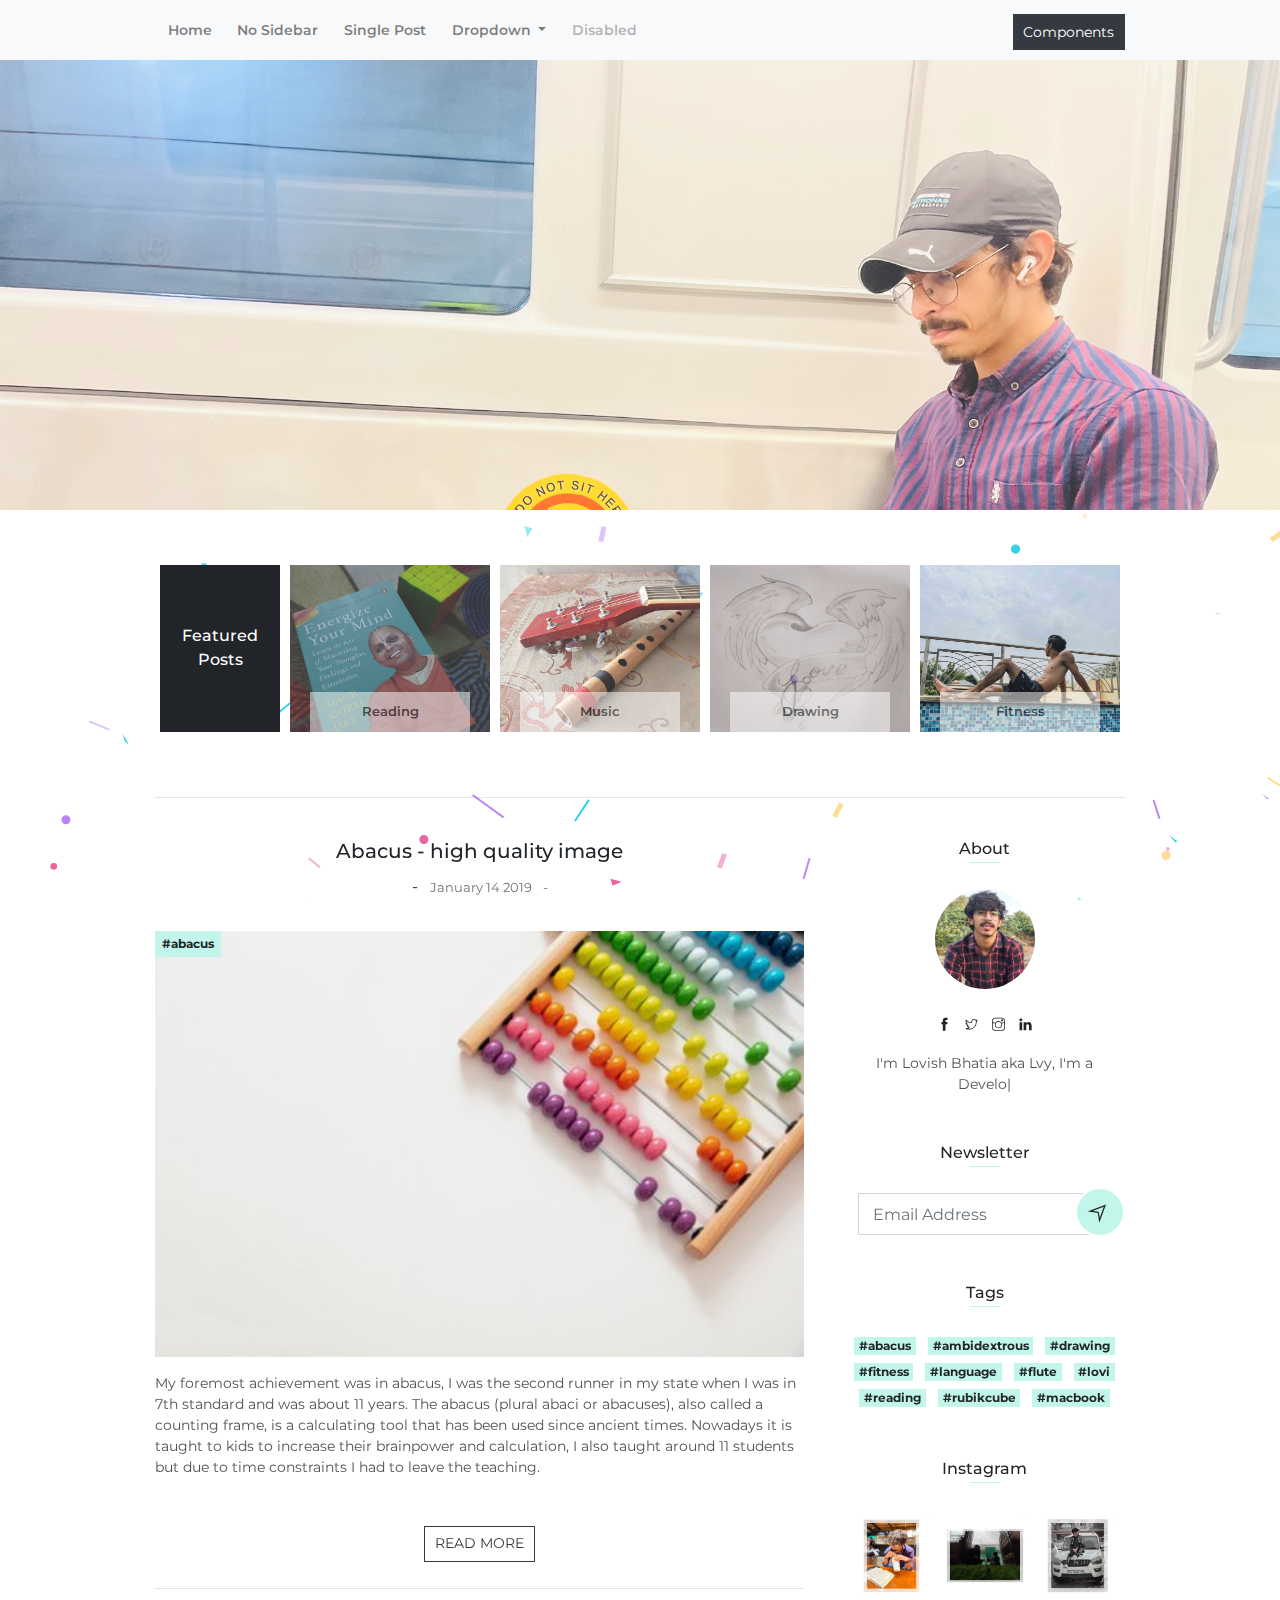
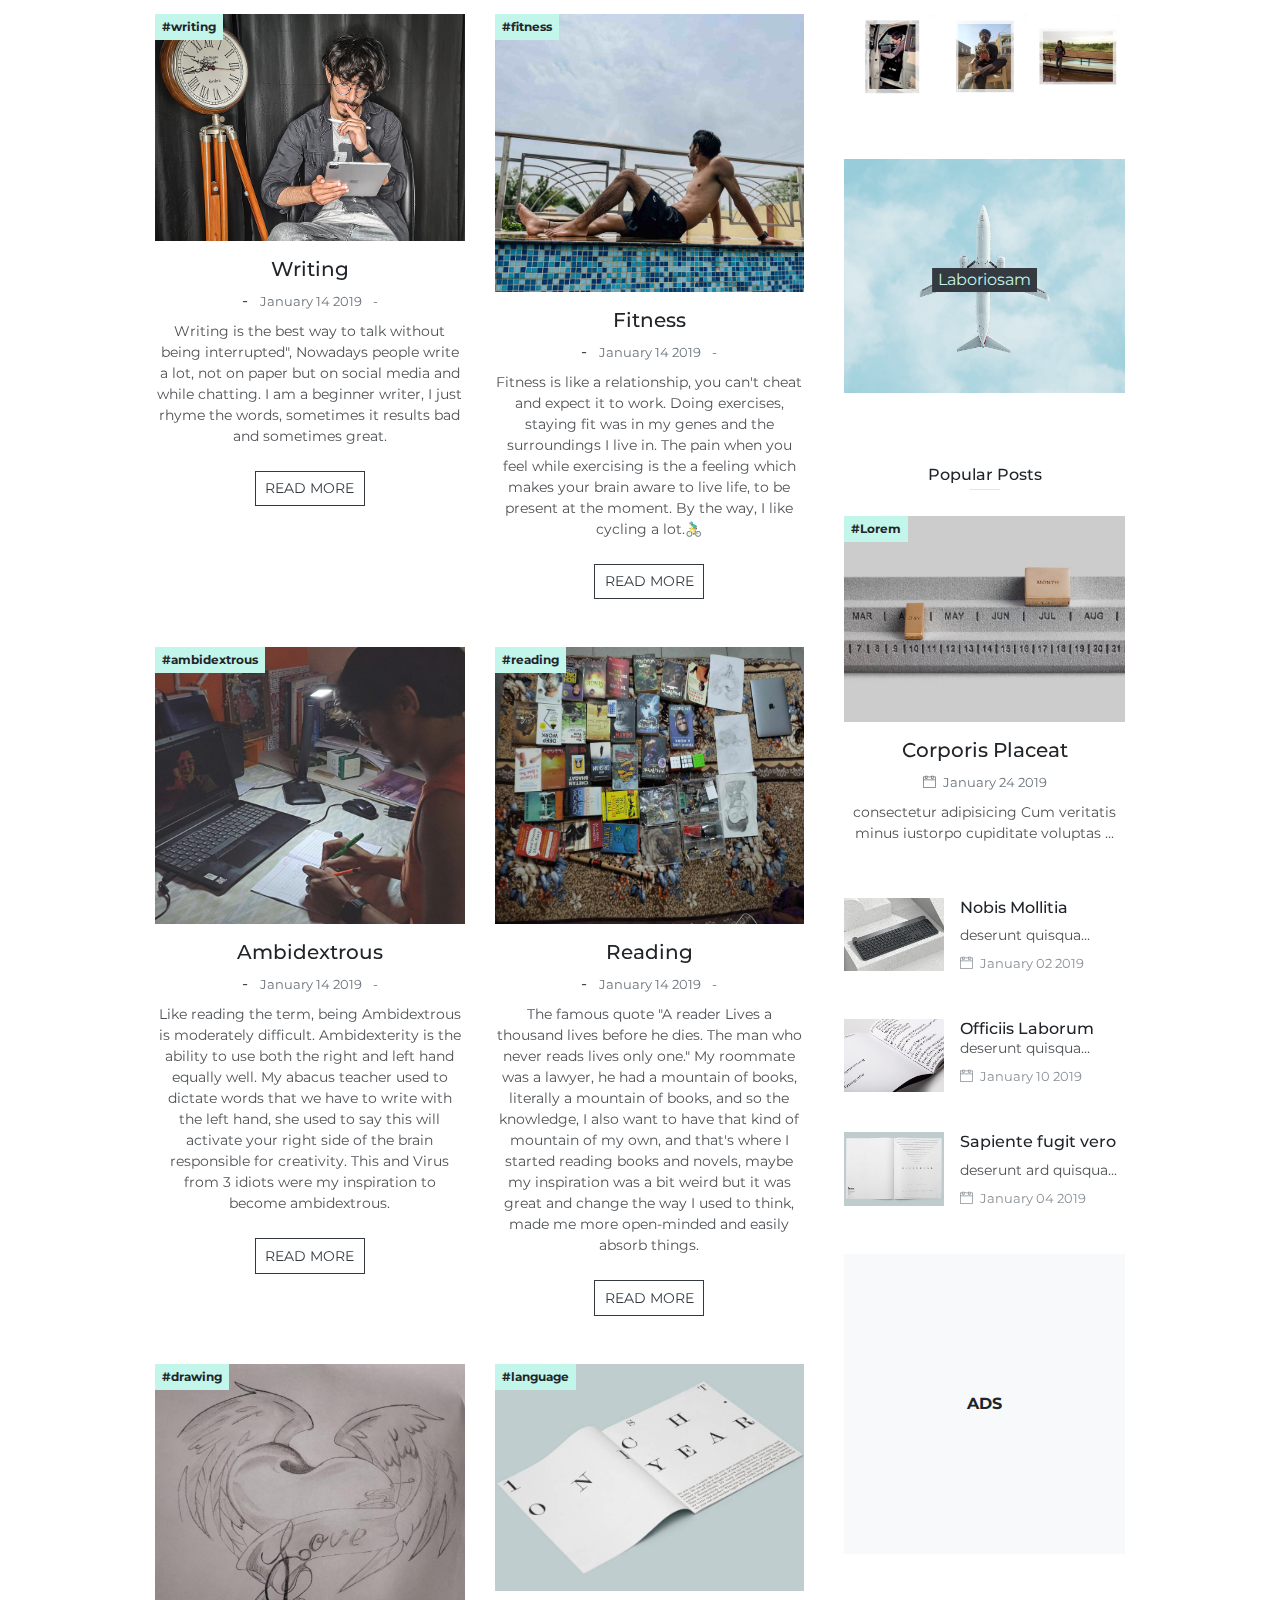
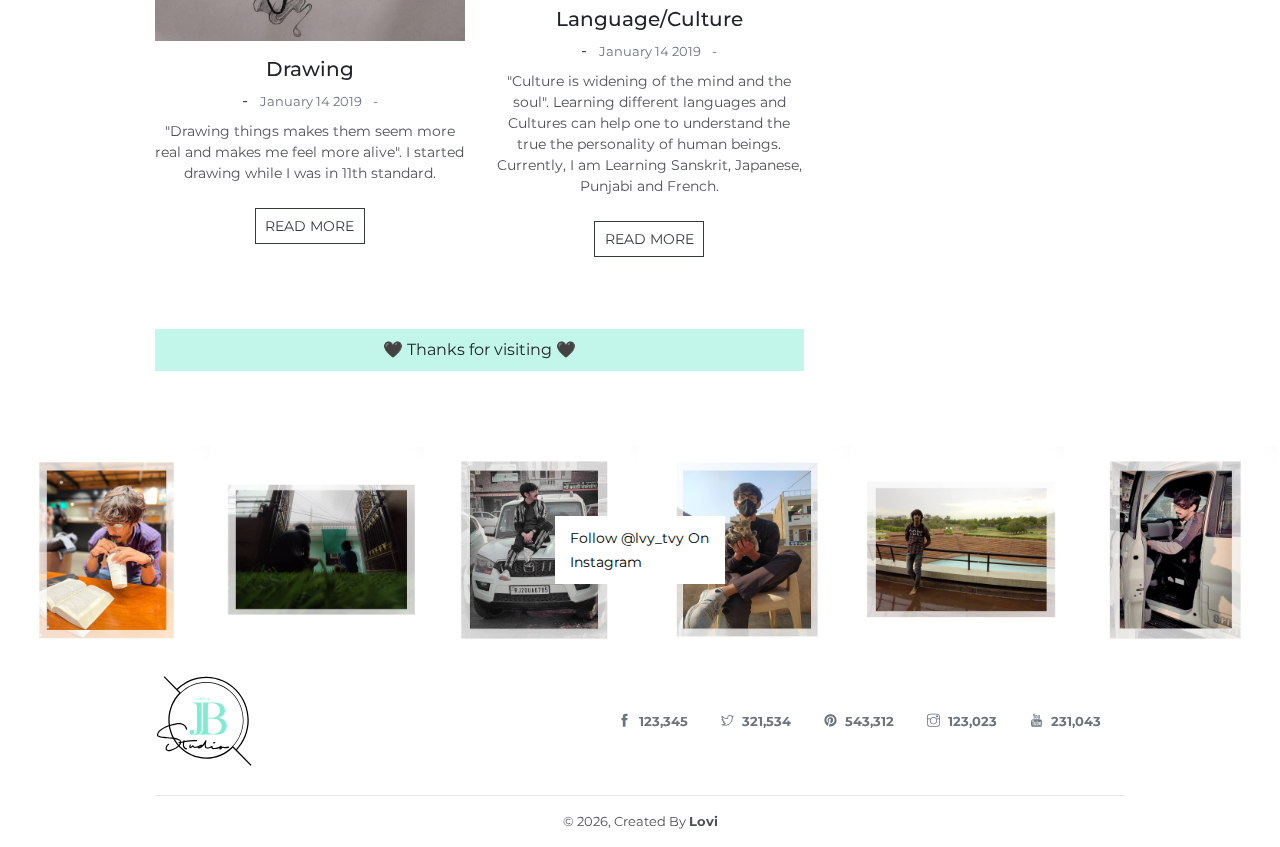
==== commit 4c568cee: "reading books" ====
--- a/index.html
+++ b/index.html
@@ -211,7 +211,7 @@
                         <div class="card text-center mb-5">
                             <div class="card-header p-0">                                   
                                 <div class="blog-media">
-                                    <img src="assets/imgs/blog-4.jpg" alt="" class="w-100">
+                                    <img src="assets/imgs/books-min.jpg" alt="" class="w-100" height="277">
                                     <a href="#" class="badge badge-primary">#reading</a>       
                                 </div>  
                             </div>
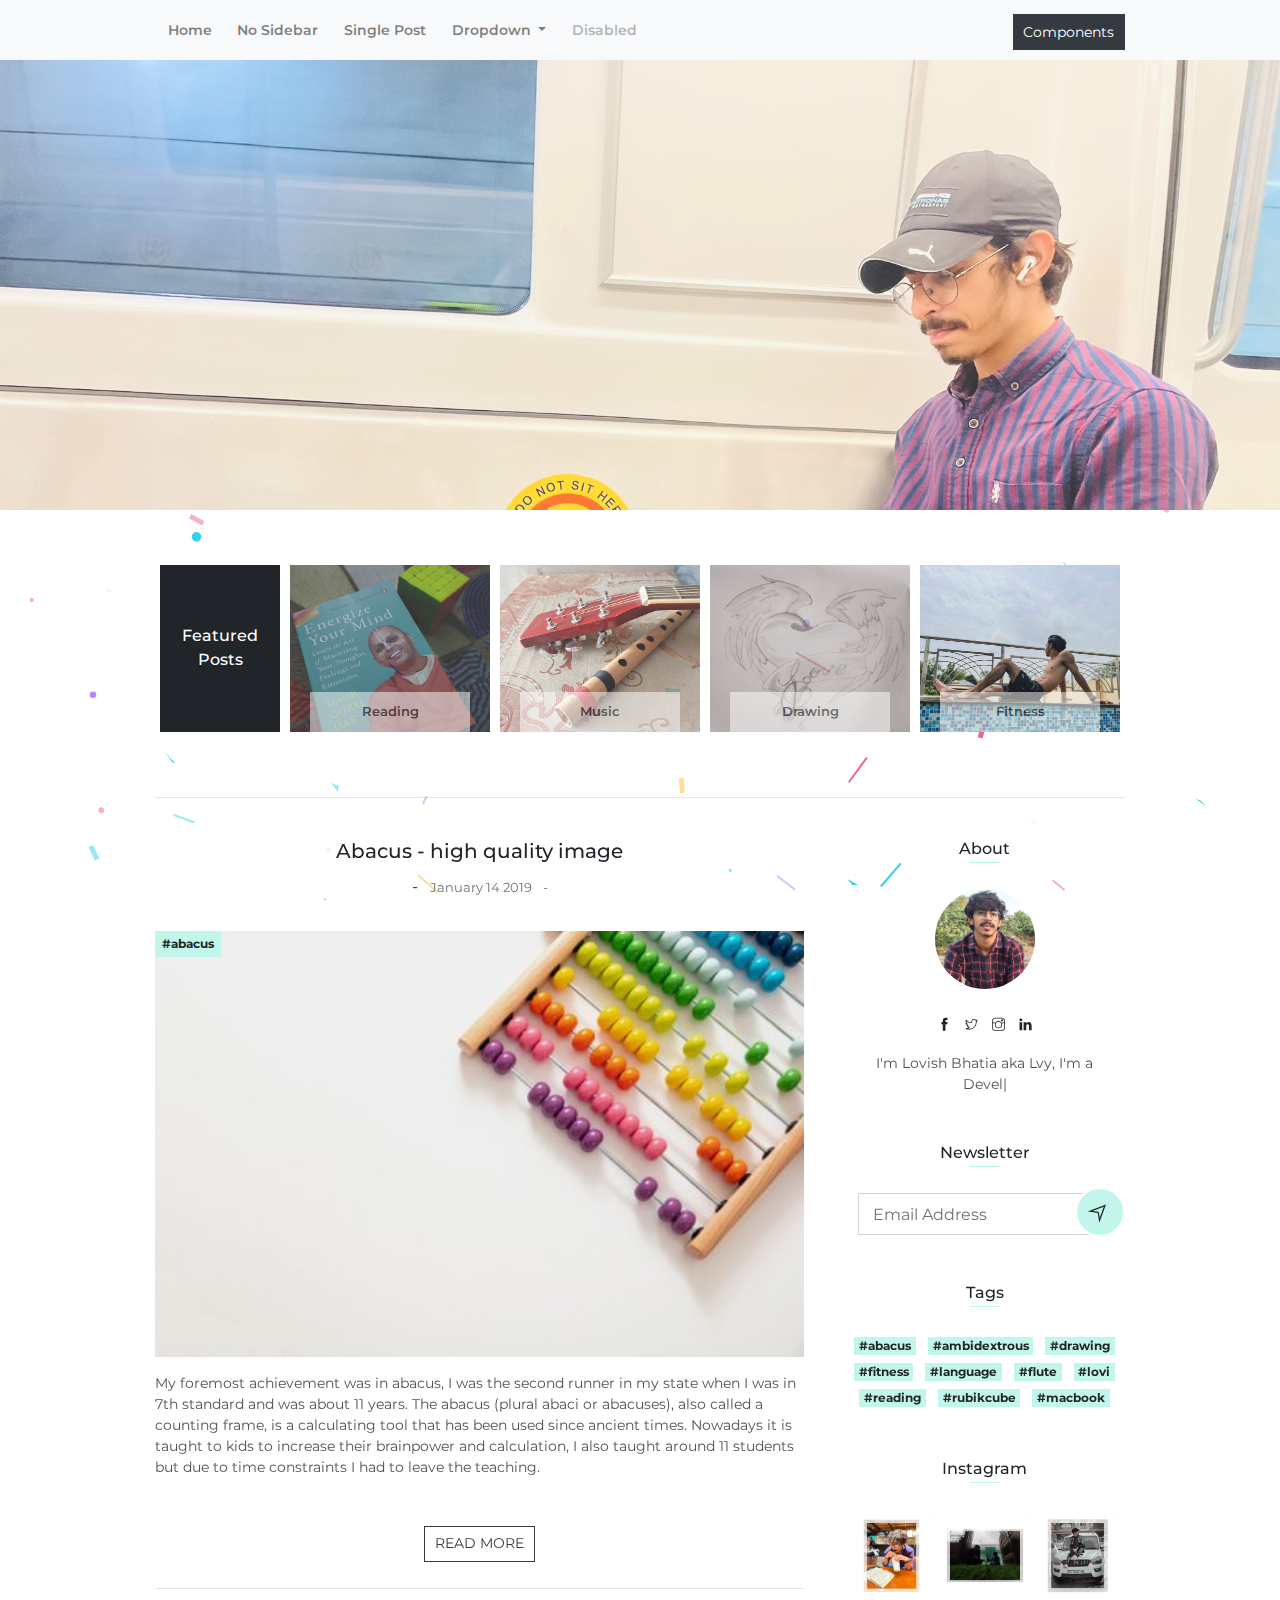
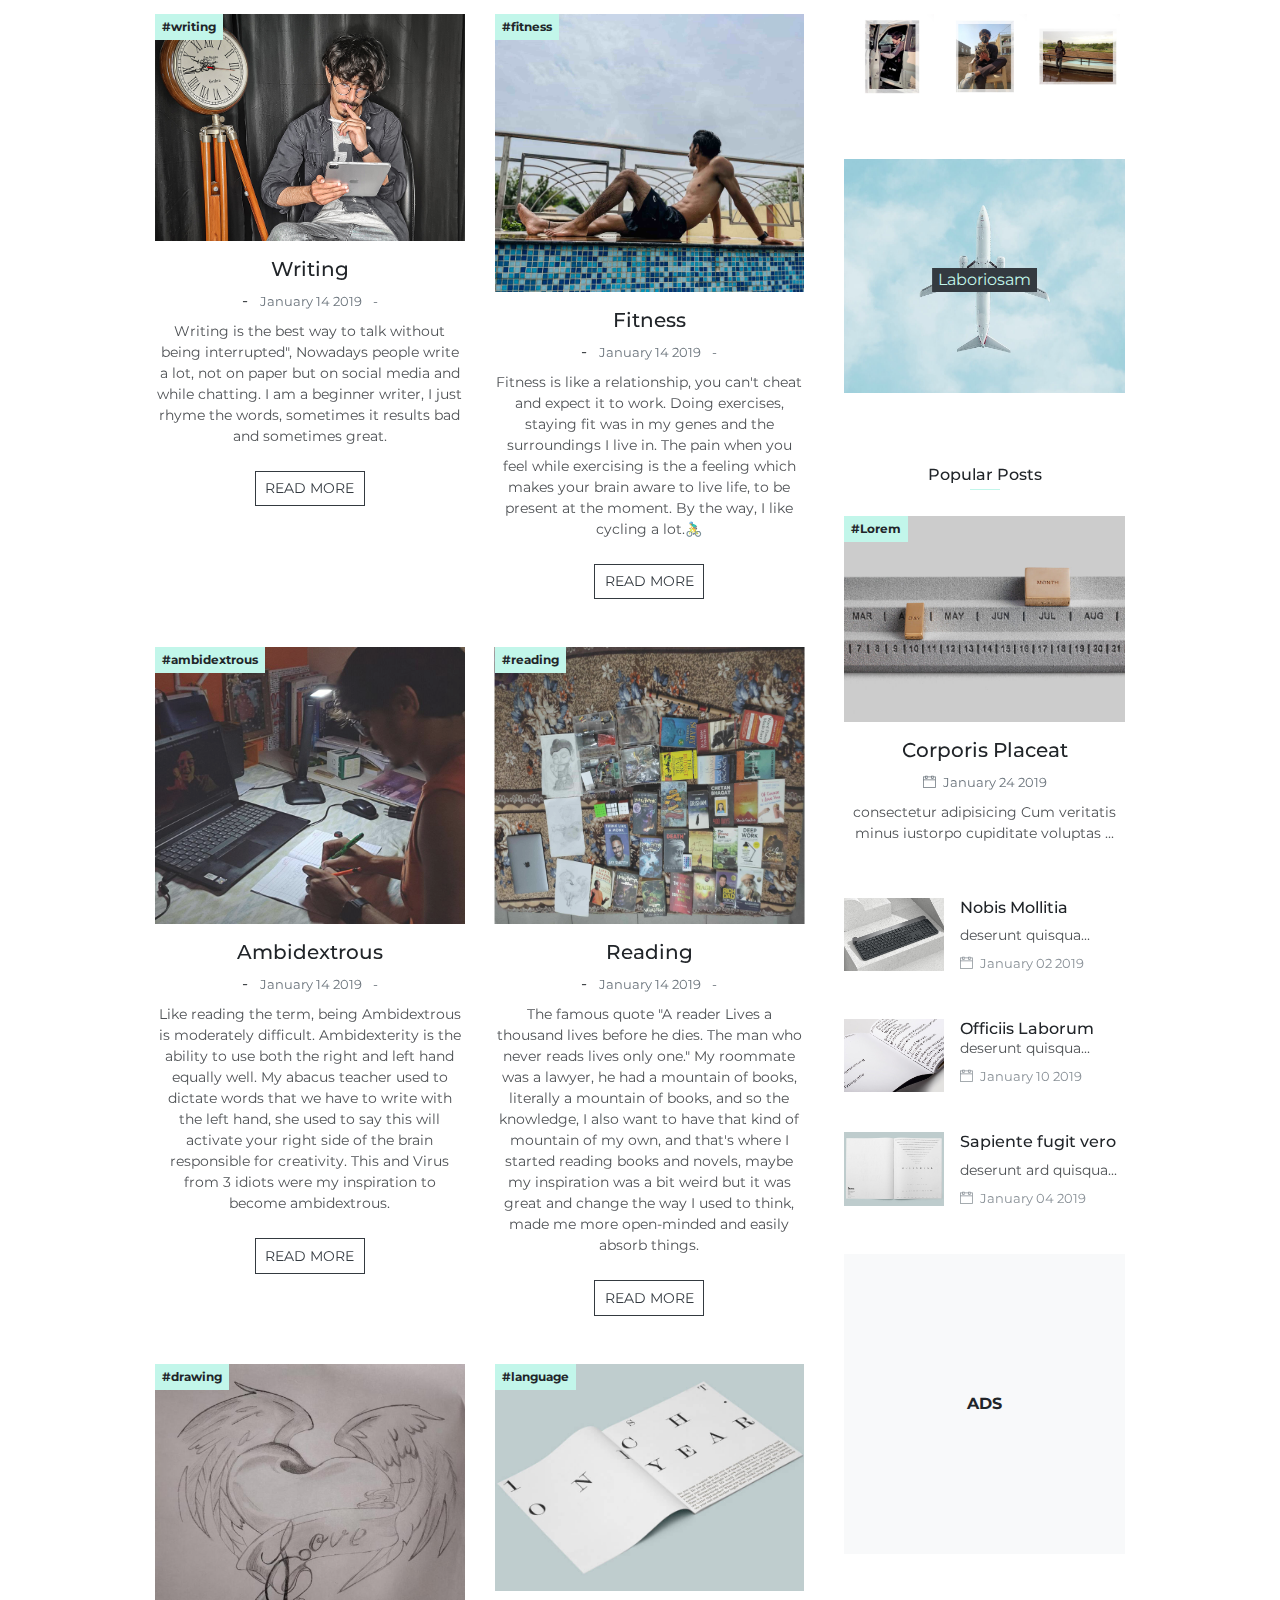
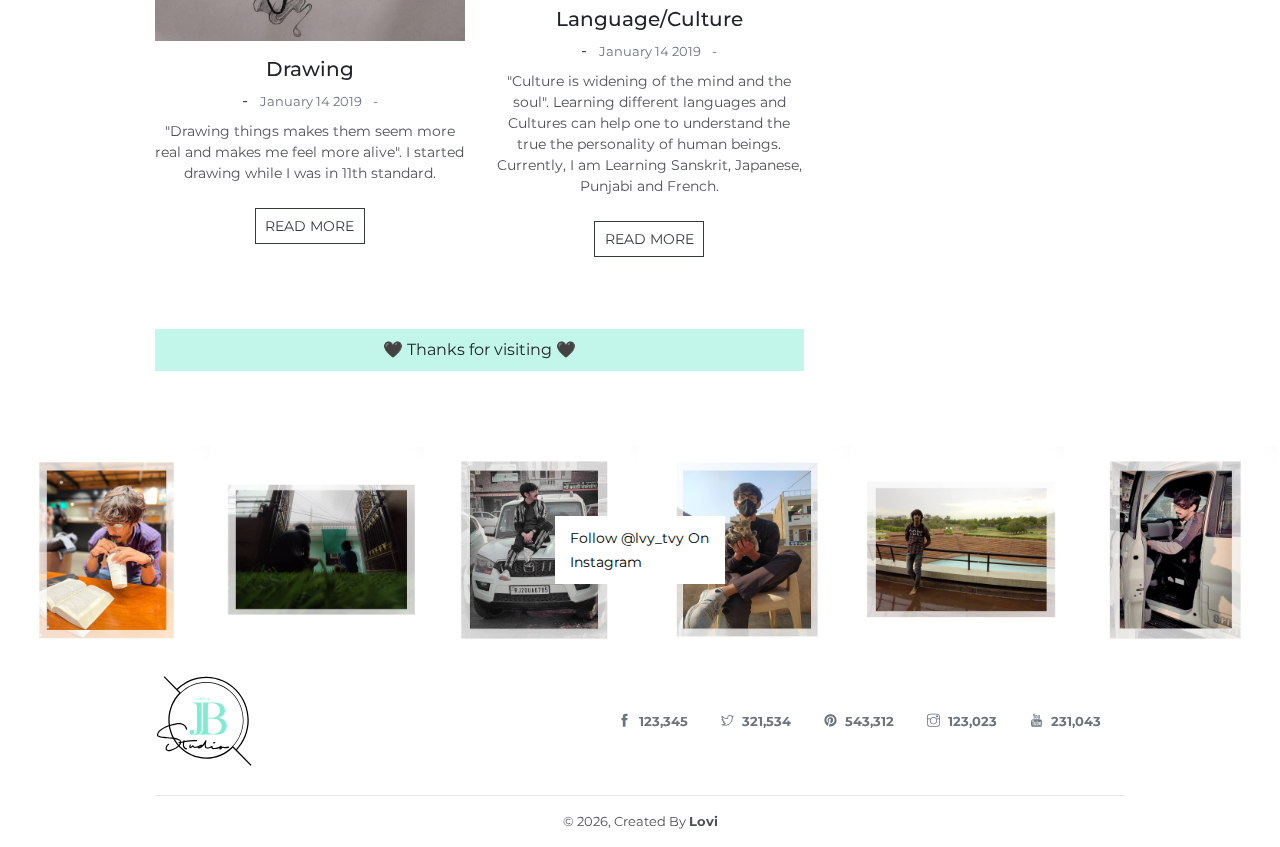
==== commit 5533d561: "rotate and opacity" ====
--- a/index.html
+++ b/index.html
@@ -211,7 +211,7 @@
                         <div class="card text-center mb-5">
                             <div class="card-header p-0">                                   
                                 <div class="blog-media">
-                                    <img src="assets/imgs/books-min.jpg" alt="" class="w-100" height="277">
+                                    <img style="opacity: 0.85; transform: rotate(180deg);" src="assets/imgs/books-min.jpg" alt="" class="w-100" height="277">
                                     <a href="#" class="badge badge-primary">#reading</a>       
                                 </div>  
                             </div>
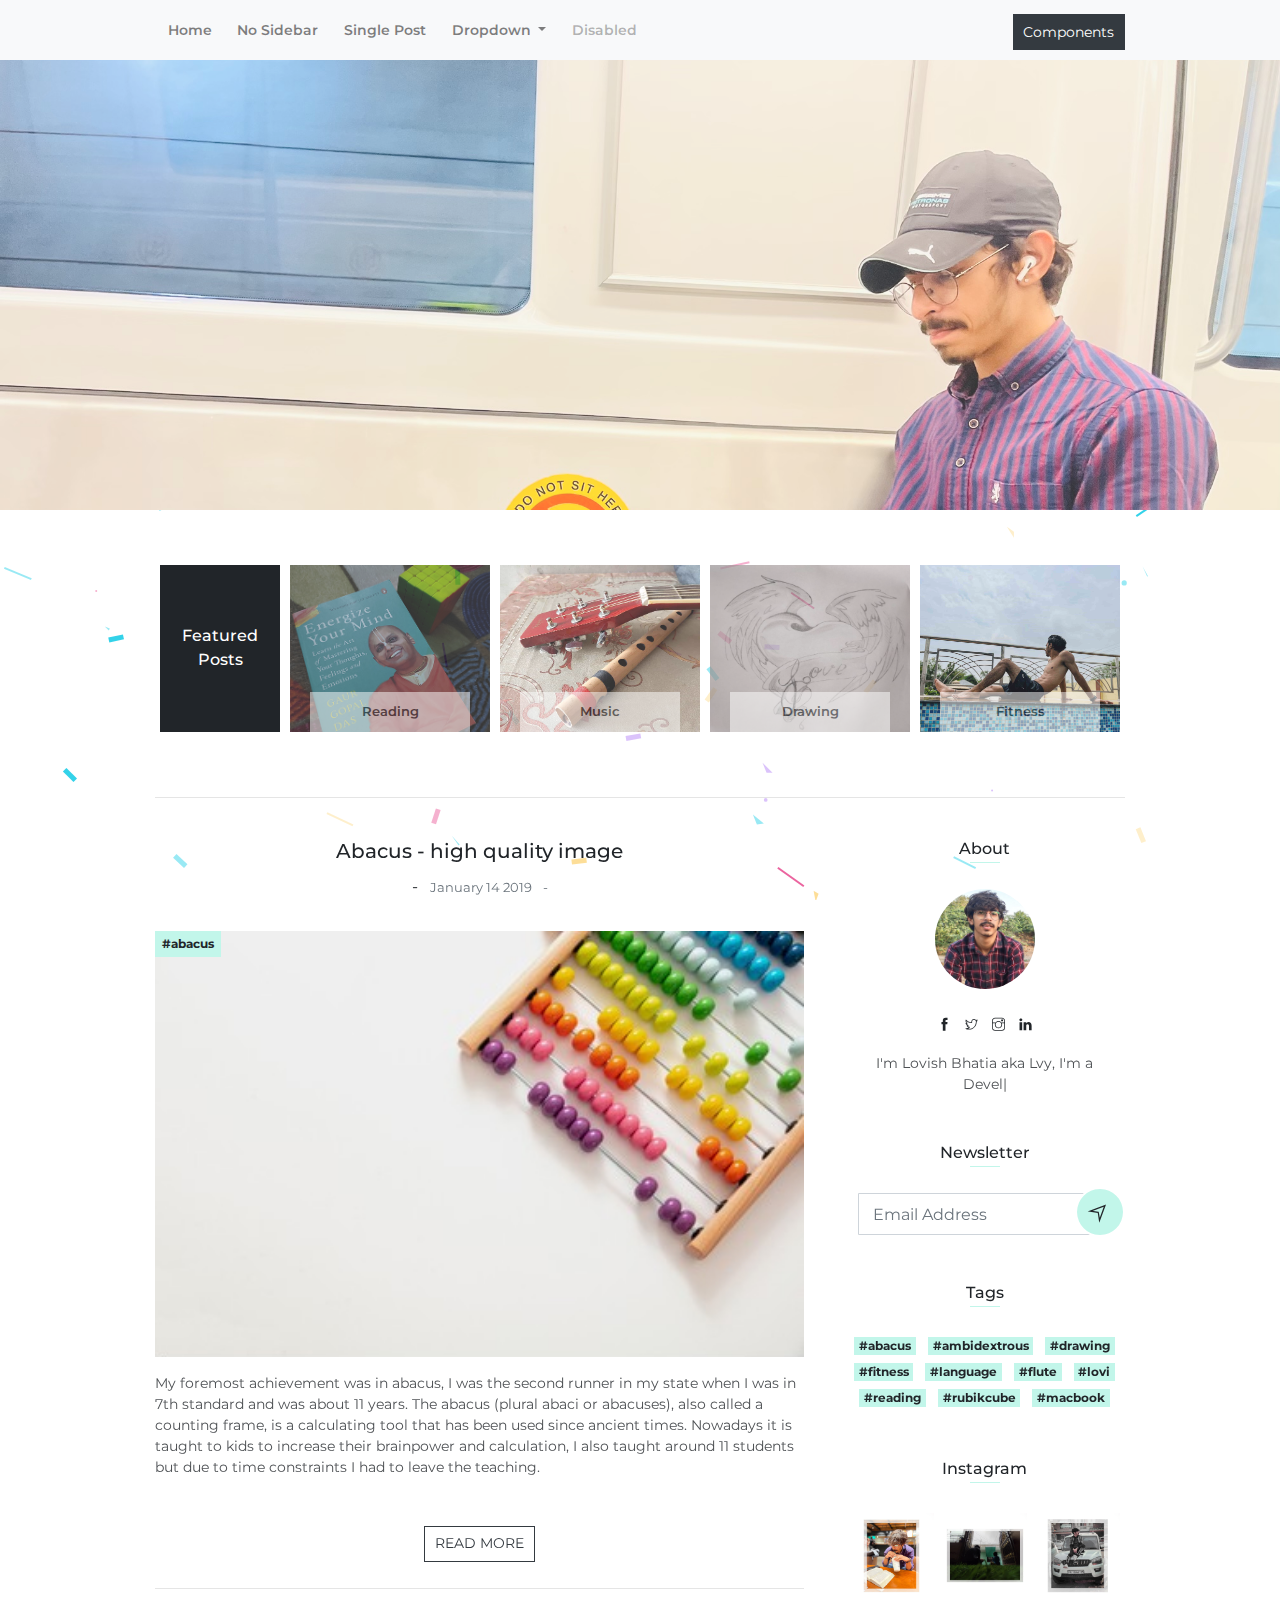
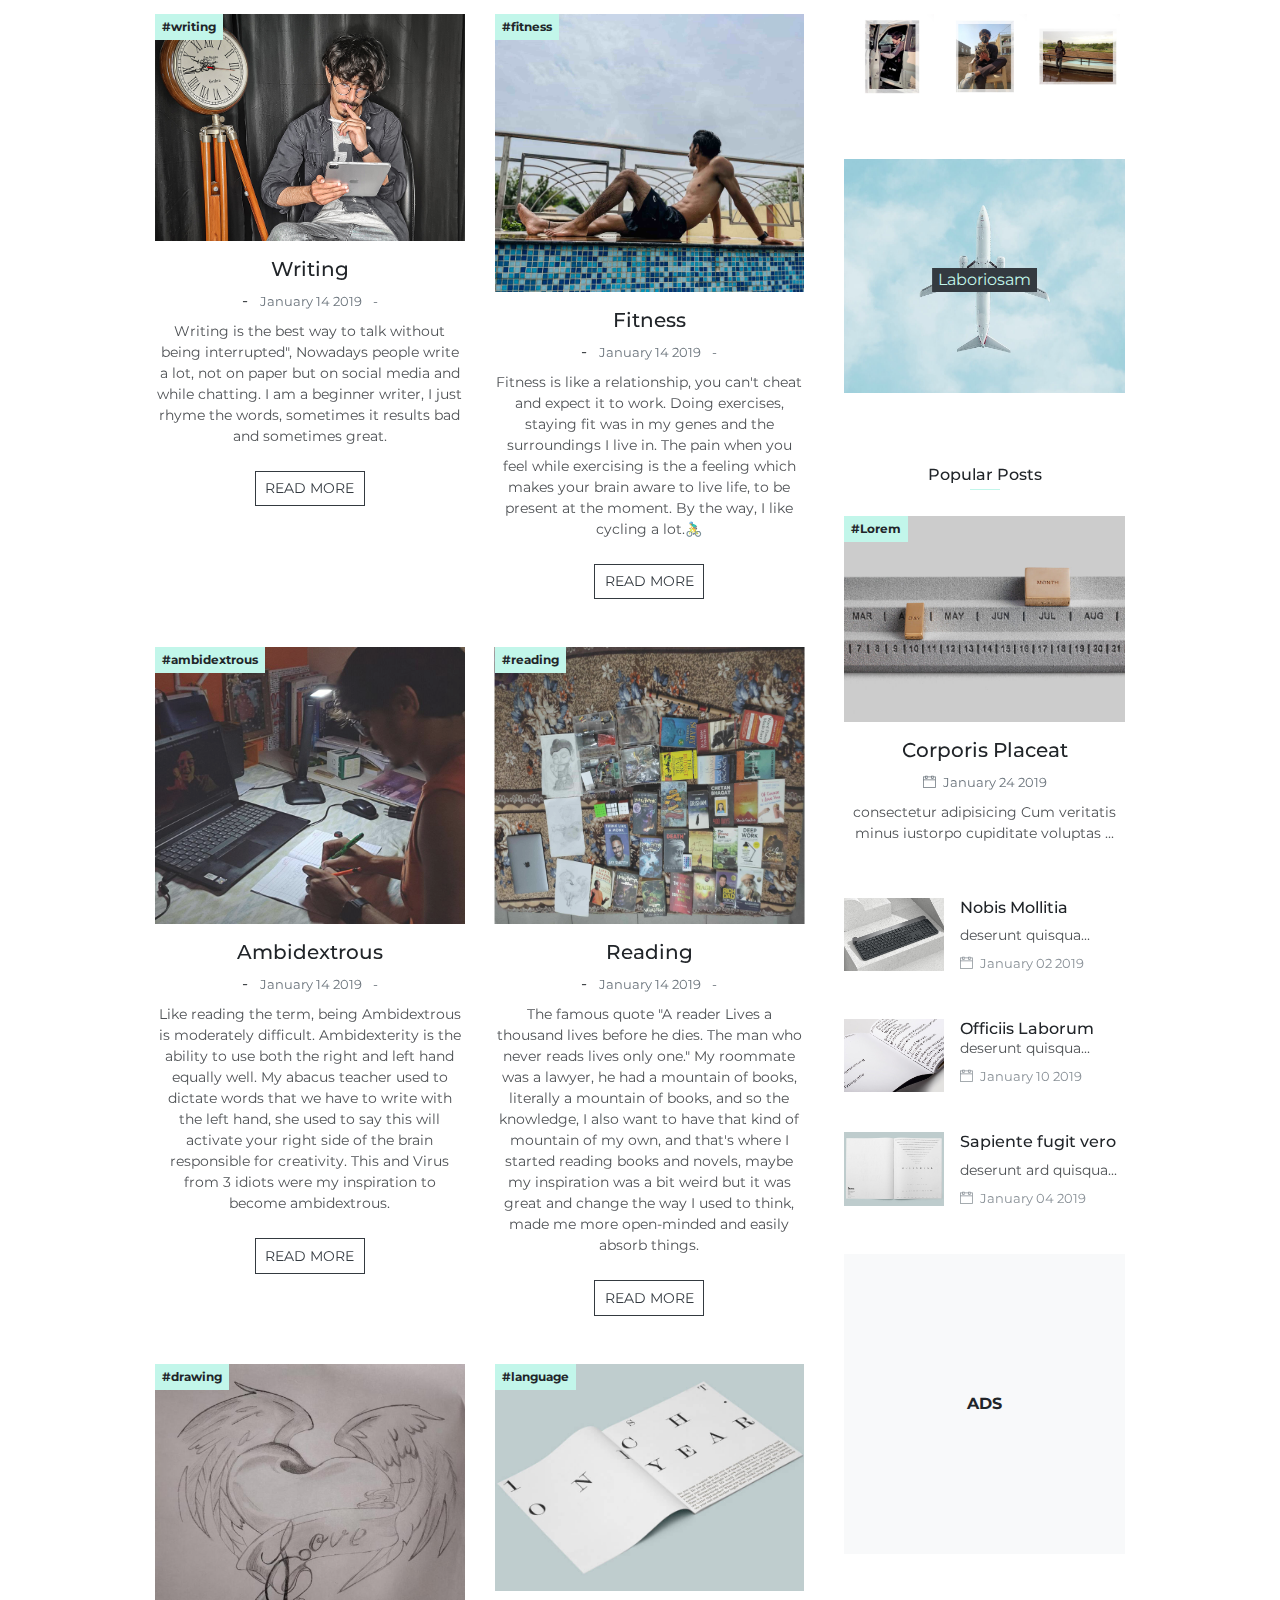
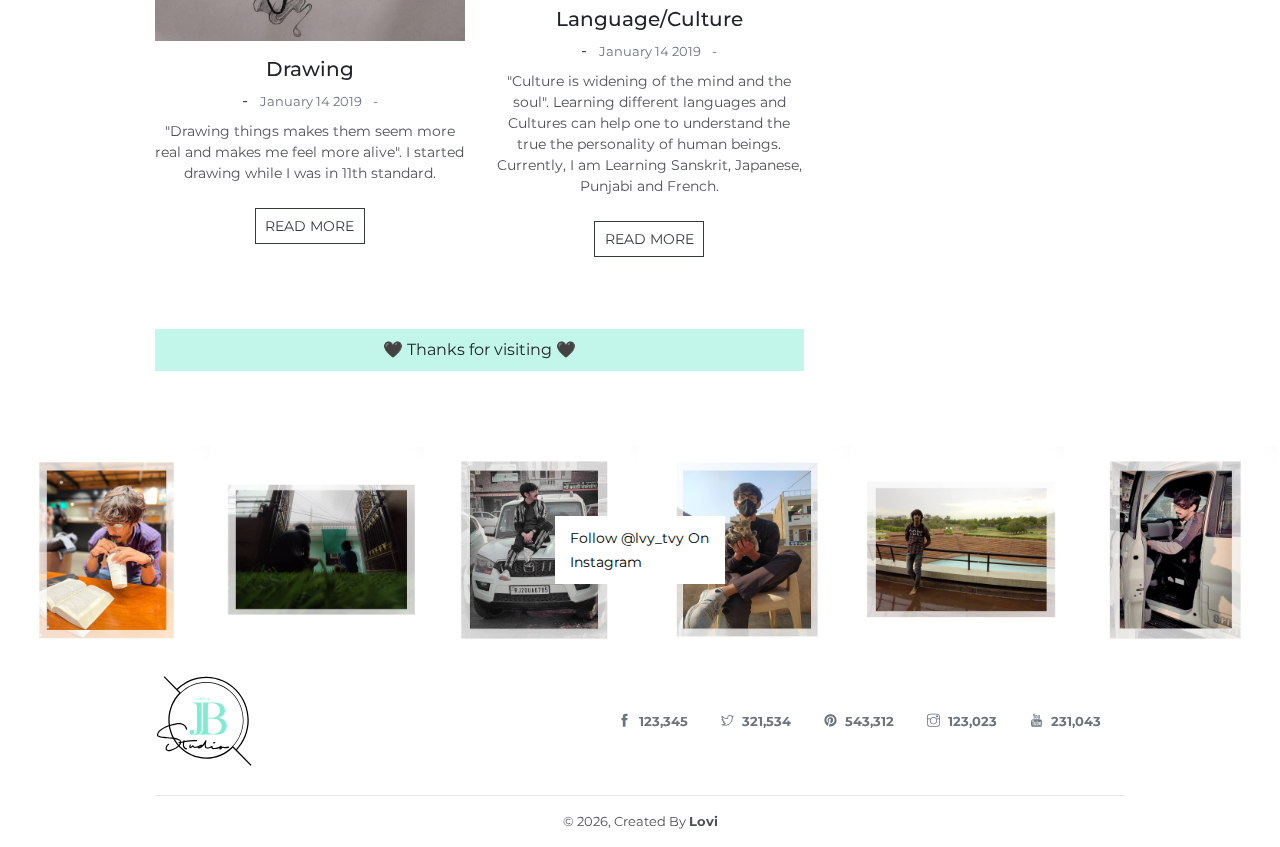
==== commit fc0efbf6: "menu" ====
--- a/index.html
+++ b/index.html
@@ -3,7 +3,7 @@
 <head>
 	<meta charset="utf-8">
     <meta name="viewport" content="width=device-width, initial-scale=1, shrink-to-fit=no">
-    <meta name="description" content="Start your development with JoeBLog landing page.">
+    <meta name="description" content="Lovish Bhatia">
     <meta name="author" content="Devcrud">
     
     <title>Lovish Bhatia - Lvy</title>
@@ -85,6 +85,7 @@
     <!-- end of page header -->
 
     <div class="container">
+        <!-- Feature Post Section -->
         <section>
             <div class="feature-posts">
                 <a href="single-post.html" class="feature-post-item">                       
@@ -108,6 +109,7 @@
                 </a>
             </div>
         </section>
+
         <hr>
         <div class="page-container">
             <div class="page-content">
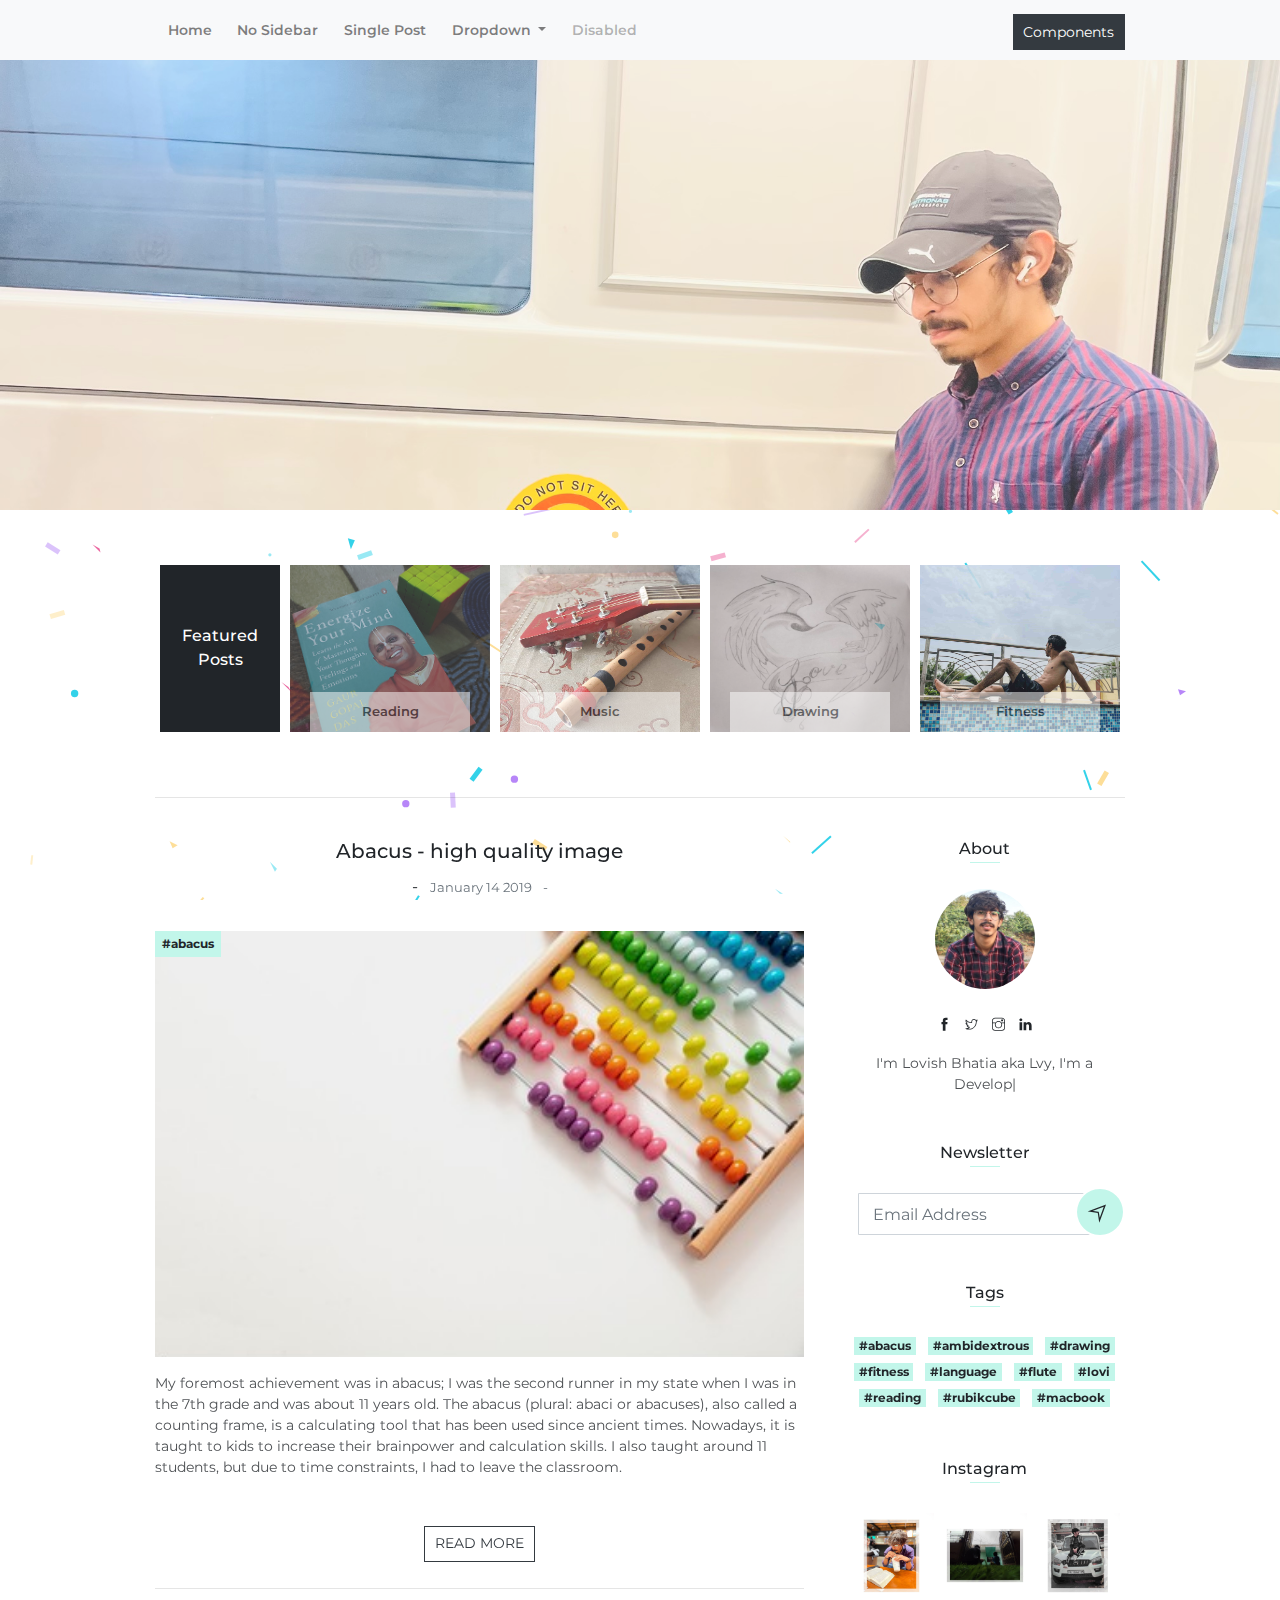
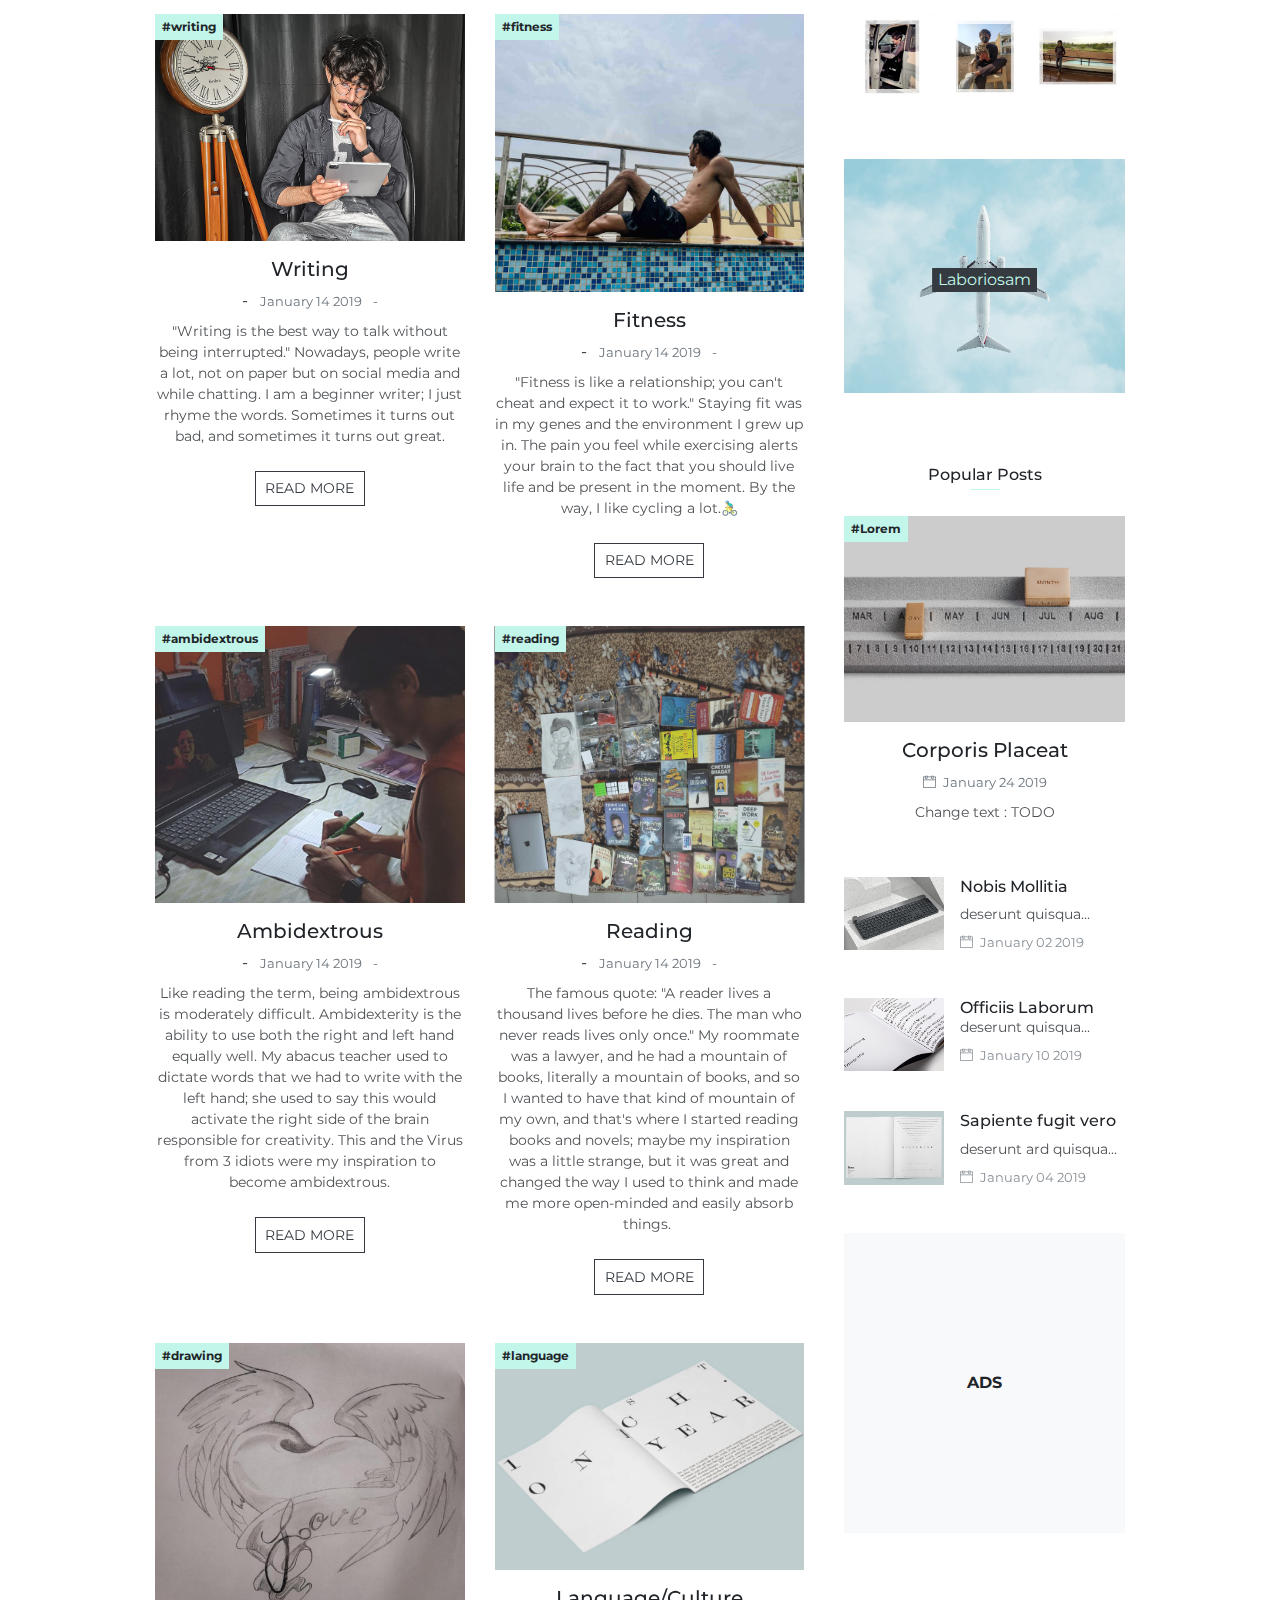
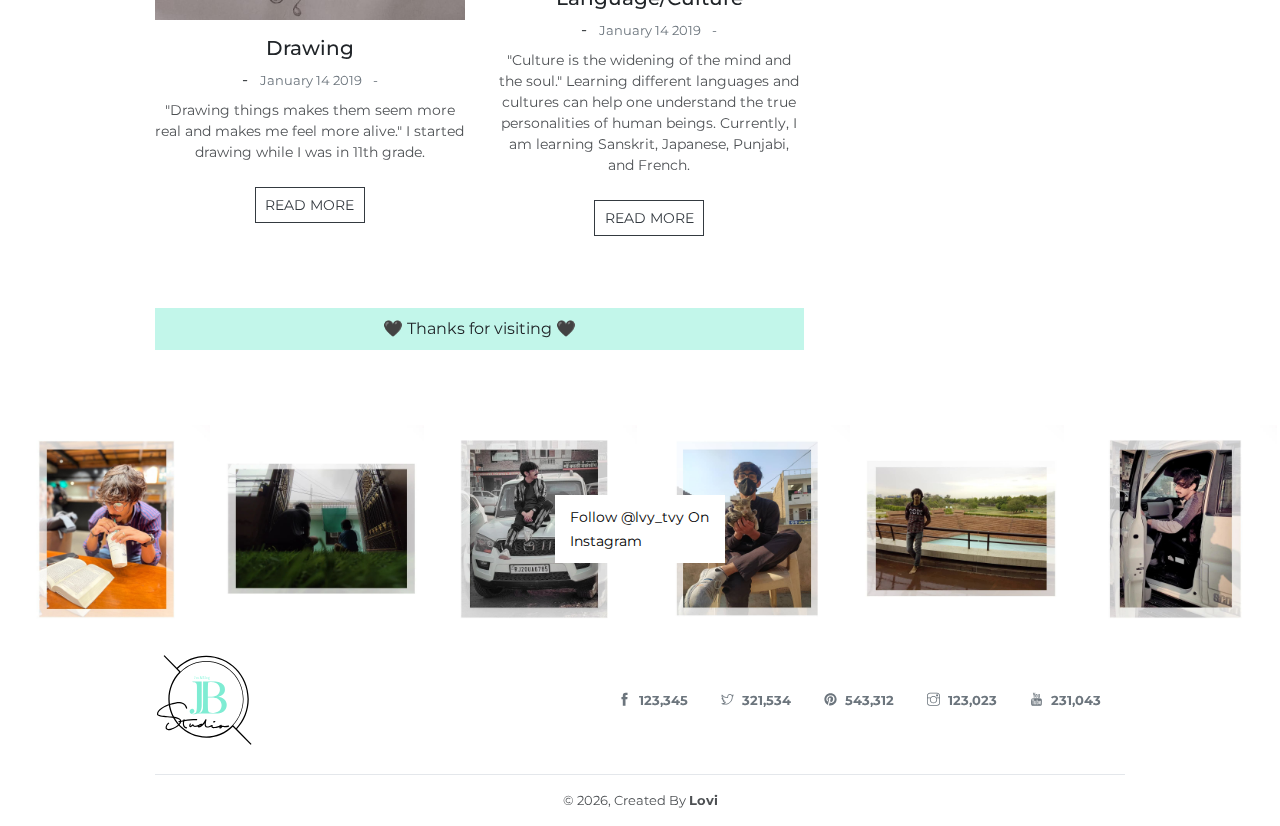
==== commit 85029d71: "grammar" ====
--- a/index.html
+++ b/index.html
@@ -126,8 +126,8 @@
                             <img src="assets/imgs/abacus-b1.jpg" alt="" class="w-100">
                             <a href="#" class="badge badge-primary">#abacus</a>     
                         </div>  
-                        <p class="my-3">My foremost achievement was in abacus, I was the second runner in my state when I was in 7th standard and was about 11 years.
-                            The abacus (plural abaci or abacuses), also called a counting frame, is a calculating tool that has been used since ancient times. Nowadays it is taught to kids to increase their brainpower and calculation, I also taught around 11 students but due to time constraints I had to leave the teaching.</p>
+                        <p class="my-3">My foremost achievement was in abacus; I was the second runner in my state when I was in the 7th grade and was about 11 years old.
+                            The abacus (plural: abaci or abacuses), also called a counting frame, is a calculating tool that has been used since ancient times. Nowadays, it is taught to kids to increase their brainpower and calculation skills. I also taught around 11 students, but due to time constraints, I had to leave the classroom.</p>
                     </div>
                     
                     <div class="card-footer d-flex justify-content-center align-items-center flex-basis-0">
@@ -152,7 +152,7 @@
                                 <small class="small text-muted">January 14 2019 
                                     <span class="px-2">-</span>
                                 </small>
-                                <p class="my-2">Writing is the best way to talk without being interrupted", Nowadays people write a lot, not on paper but on social media and while chatting. I am a beginner writer, I just rhyme the words, sometimes it results bad and sometimes great.</p>
+                                <p class="my-2">"Writing is the best way to talk without being interrupted." Nowadays, people write a lot, not on paper but on social media and while chatting. I am a beginner writer; I just rhyme the words. Sometimes it turns out bad, and sometimes it turns out great.</p>
                             </div>
                             
                             <div class="card-footer p-0 text-center">
@@ -177,7 +177,7 @@
                                     <span class="px-2">-</span>
                                 </small>
                                 <p class="my-2">
-                                    Fitness is like a relationship, you can't cheat and expect it to work. Doing exercises, staying fit was in my genes and the surroundings I live in. The pain when you feel while exercising is the a feeling which makes your brain aware to live life, to be present at the moment. By the way, I like cycling a lot.🚴‍♂️</p>
+                                    "Fitness is like a relationship; you can't cheat and expect it to work." Staying fit was in my genes and the environment I grew up in. The pain you feel while exercising alerts your brain to the fact that you should live life and be present in the moment. By the way, I like cycling a lot.🚴‍♂️</p>
                             </div>
                             
                             <div class="card-footer p-0 text-center">
@@ -201,7 +201,7 @@
                                 <small class="small text-muted">January 14 2019 
                                     <span class="px-2">-</span>
                                 </small>
-                                <p class="my-2">Like reading the term, being Ambidextrous is moderately difficult. Ambidexterity is the ability to use both the right and left hand equally well. My abacus teacher used to dictate words that we have to write with the left hand, she used to say this will activate your right side of the brain responsible for creativity. This and Virus from 3 idiots were my inspiration to become ambidextrous.</p>
+                                <p class="my-2">Like reading the term, being ambidextrous is moderately difficult. Ambidexterity is the ability to use both the right and left hand equally well. My abacus teacher used to dictate words that we had to write with the left hand; she used to say this would activate the right side of the brain responsible for creativity. This and the Virus from 3 idiots were my inspiration to become ambidextrous.</p>
                             </div>
                             
                             <div class="card-footer p-0 text-center">
@@ -223,8 +223,8 @@
                                 <small class="small text-muted">January 14 2019 
                                     <span class="px-2">-</span>
                                 </small>
-                                <p class="my-2">The famous quote "A reader Lives a thousand lives before he dies. The man who never reads lives only one."
-                                    My roommate was a lawyer, he had a mountain of books, literally a mountain of books, and so the knowledge, I also want to have that kind of mountain of my own, and that's where I started reading books and novels, maybe my inspiration was a bit weird but it was great and change the way I used to think, made me more open-minded and easily absorb things.</p>
+                                <p class="my-2">The famous quote: "A reader lives a thousand lives before he dies. The man who never reads lives only once."
+                                    My roommate was a lawyer, and he had a mountain of books, literally a mountain of books, and so I wanted to have that kind of mountain of my own, and that's where I started reading books and novels; maybe my inspiration was a little strange, but it was great and changed the way I used to think and made me more open-minded and easily absorb things. </p>
                             </div>
                             
                             <div class="card-footer p-0 text-center">
@@ -249,7 +249,7 @@
                                 <small class="small text-muted">January 14 2019 
                                     <span class="px-2">-</span>
                                 </small>
-                                <p class="my-2">"Drawing things makes them seem more real and makes me feel more alive". I started drawing while I was in 11th standard.</p>
+                                <p class="my-2">"Drawing things makes them seem more real and makes me feel more alive." I started drawing while I was in 11th grade.</p>
                             </div>
                             
                             <div class="card-footer p-0 text-center">
@@ -271,8 +271,8 @@
                                 <small class="small text-muted">January 14 2019 
                                     <span class="px-2">-</span>
                                 </small>
-                                <p class="my-2">"Culture is widening of the mind and the soul". Learning different languages and Cultures can help one to understand the true the personality of human beings.
-                                    Currently, I am Learning Sanskrit, Japanese, Punjabi and French.</p>
+                                <p class="my-2">"Culture is the widening of the mind and the soul." Learning different languages and cultures can help one understand the true personalities of human beings.
+                                    Currently, I am learning Sanskrit, Japanese, Punjabi, and French.</p>
                             </div>
                             
                             <div class="card-footer p-0 text-center">
@@ -371,7 +371,7 @@
                         <h5 class="card-title mb-2">Corporis Placeat</h5>   
                         <small class="small text-muted"><i class="ti-calendar pr-1"></i> January 24 2019
                         </small>
-                        <p class="my-2">consectetur adipisicing Cum veritatis minus iustorpo cupiditate voluptas ...</p>
+                        <p class="my-2">Change text : TODO</p>
                     </div>      
                 </div>
 
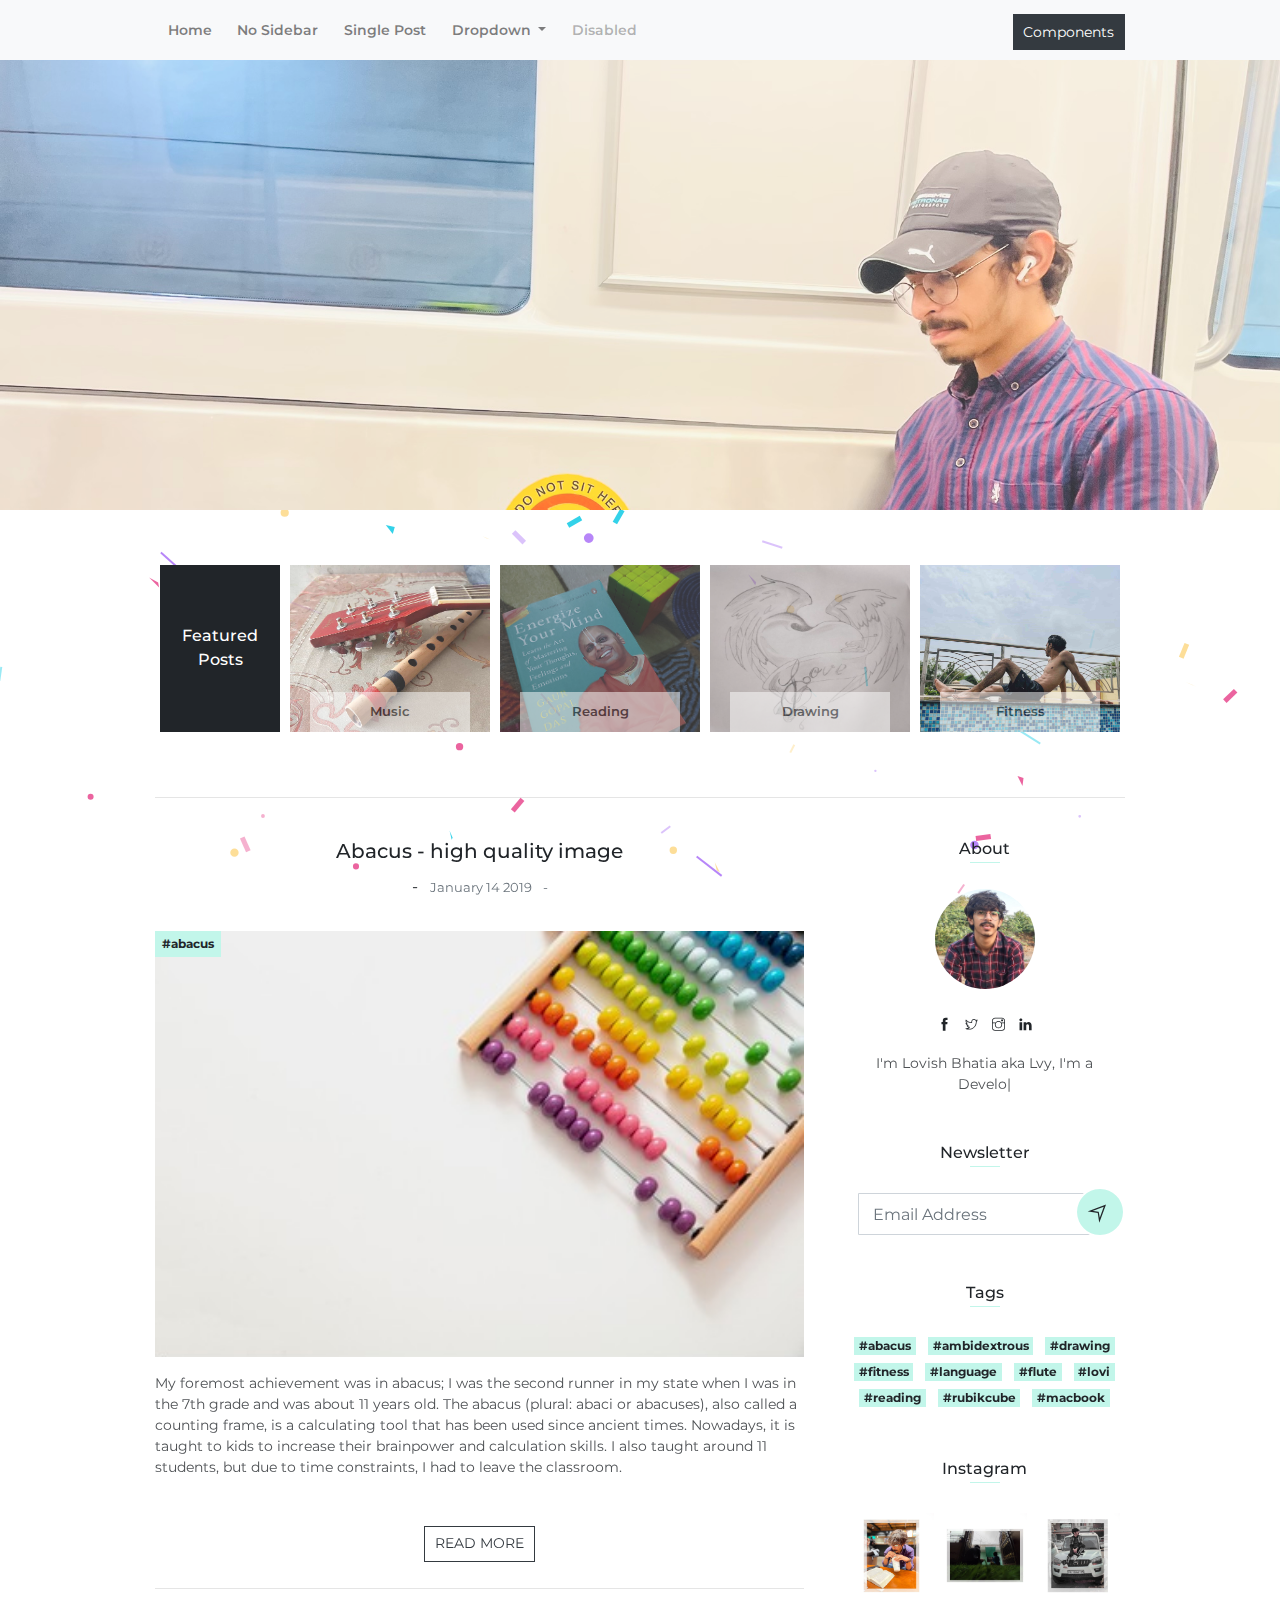
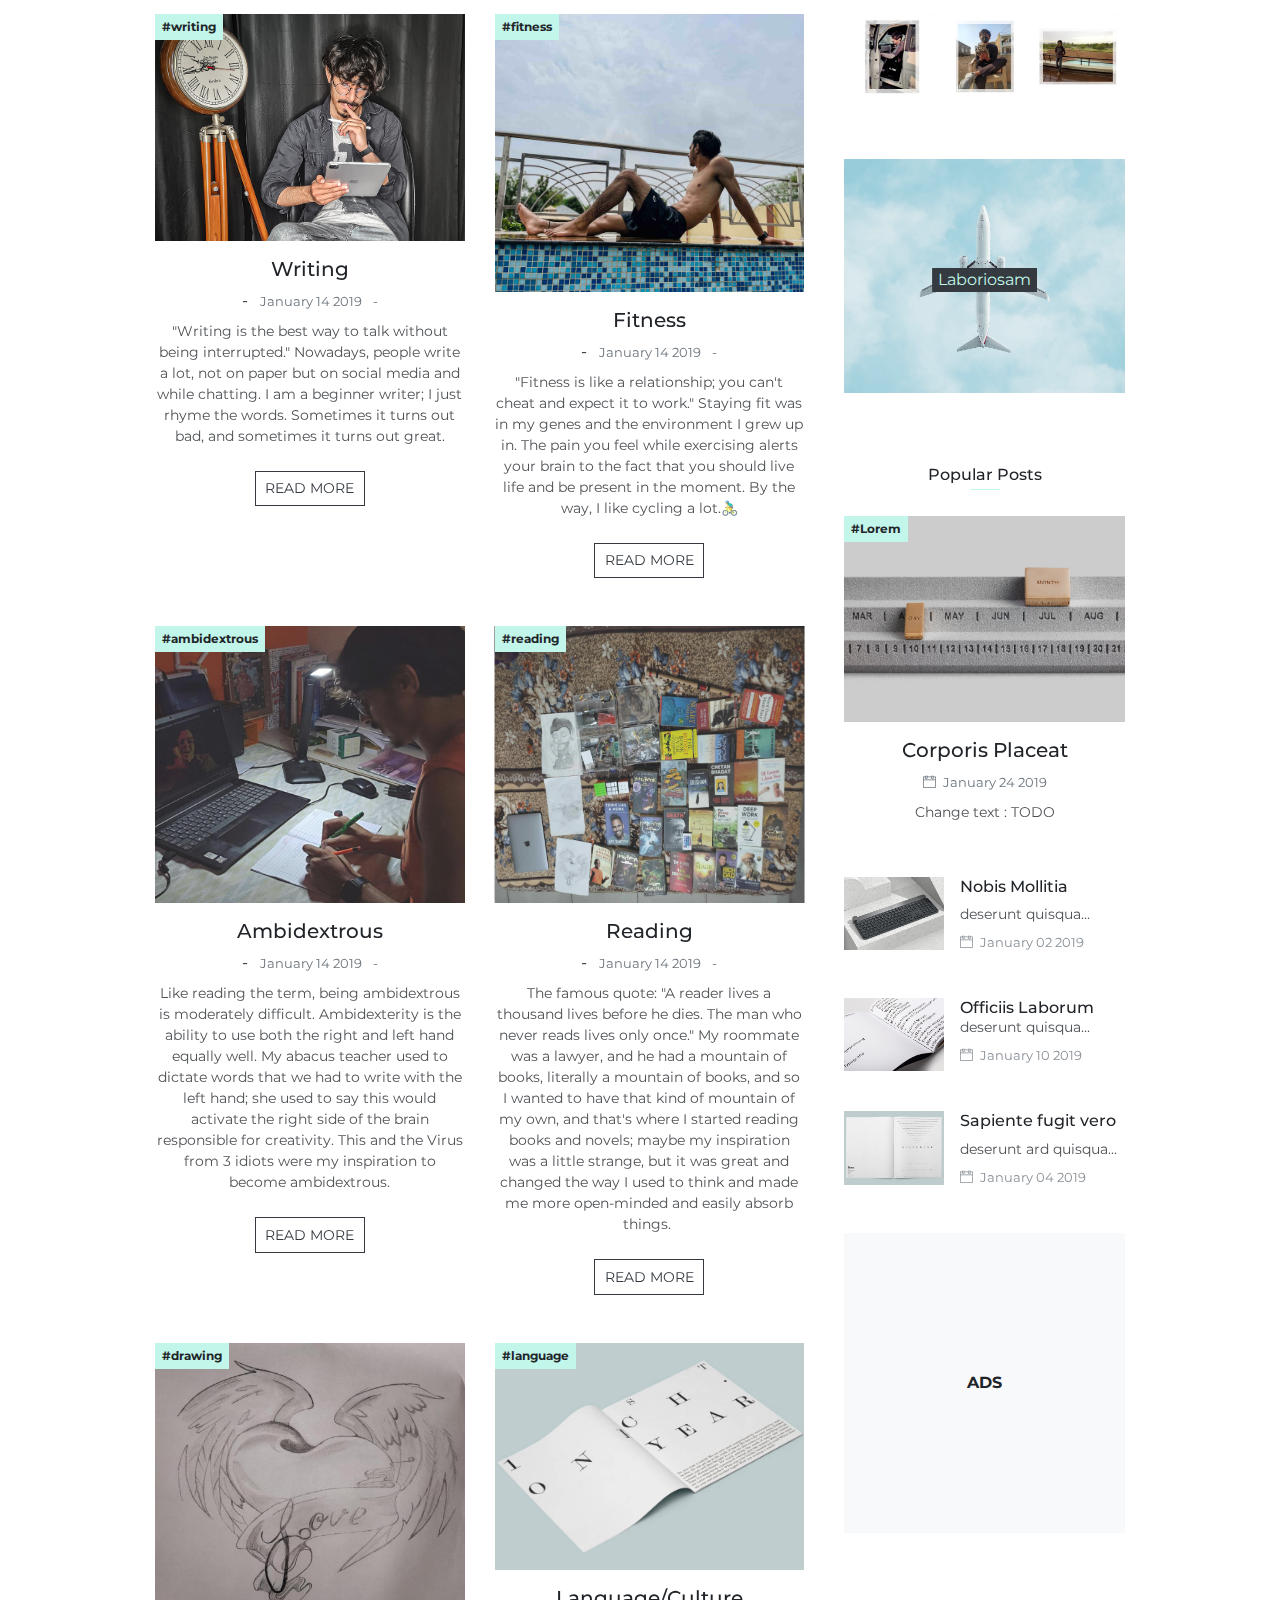
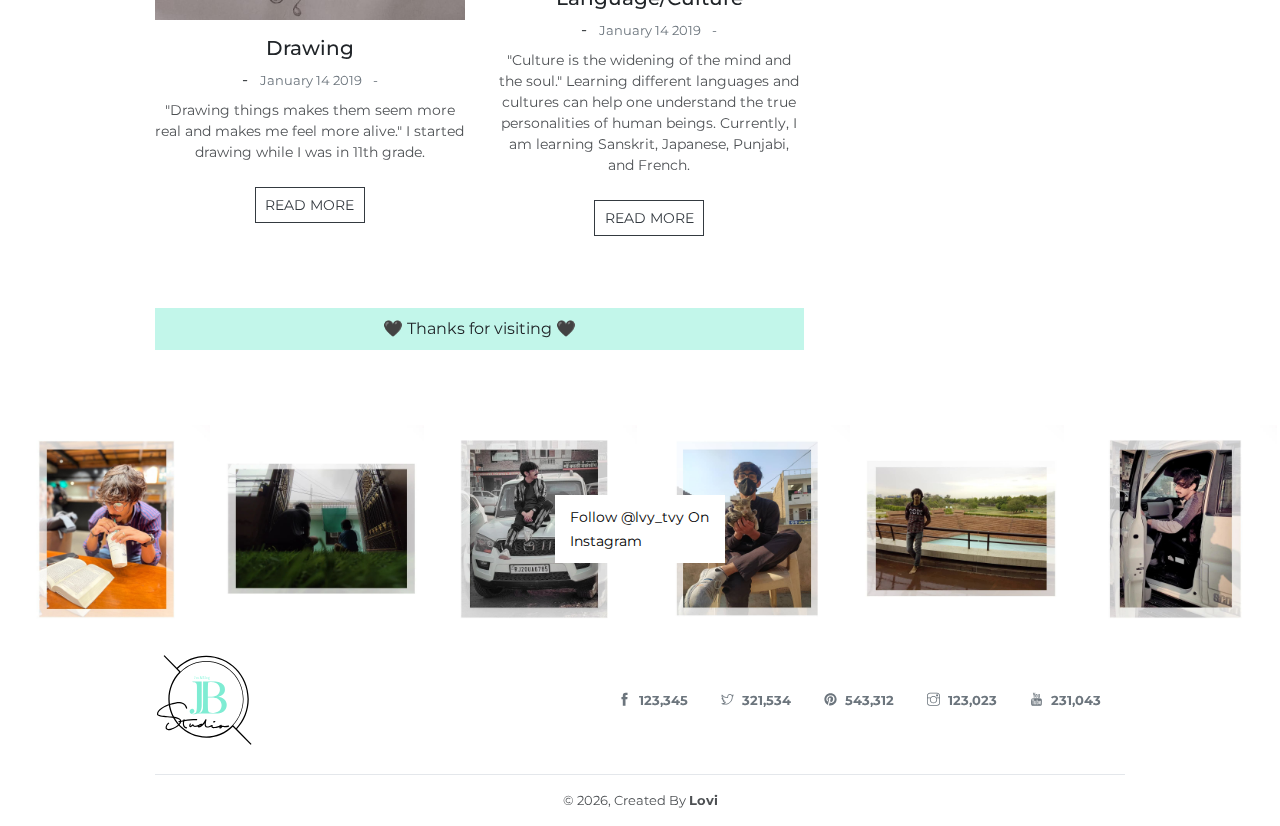
==== commit 456d749f: "change" ====
--- a/index.html
+++ b/index.html
@@ -92,13 +92,14 @@
                     <span>Featured Posts</span>
                 </a>
                 <a href="single-post.html" class="feature-post-item">
+                    <img style="opacity: 0.8;" src="assets/imgs/music-i2.jpg" class="w-100" alt="">
+                    <div class="feature-post-caption">Music</div>
+                </a>
+                <a href="single-post.html" class="feature-post-item">
                     <img style="opacity: 0.8;" src="assets/imgs/reading-i1.jpg" class="w-100" alt="">
                     <div class="feature-post-caption">Reading</div>
                 </a>
-                <a href="single-post.html" class="feature-post-item">
-                    <img style="opacity: 0.8;" src="assets/imgs/music-i2.jpg" class="w-100" alt="">
-                    <div class="feature-post-caption">Music</div>
-                </a>
+                
                 <a href="single-post.html" class="feature-post-item">
                     <img style="opacity: 0.7;" src="assets/imgs/Drawing-i3.jpg" class="w-100" alt="">
                     <div class="feature-post-caption">Drawing</div>
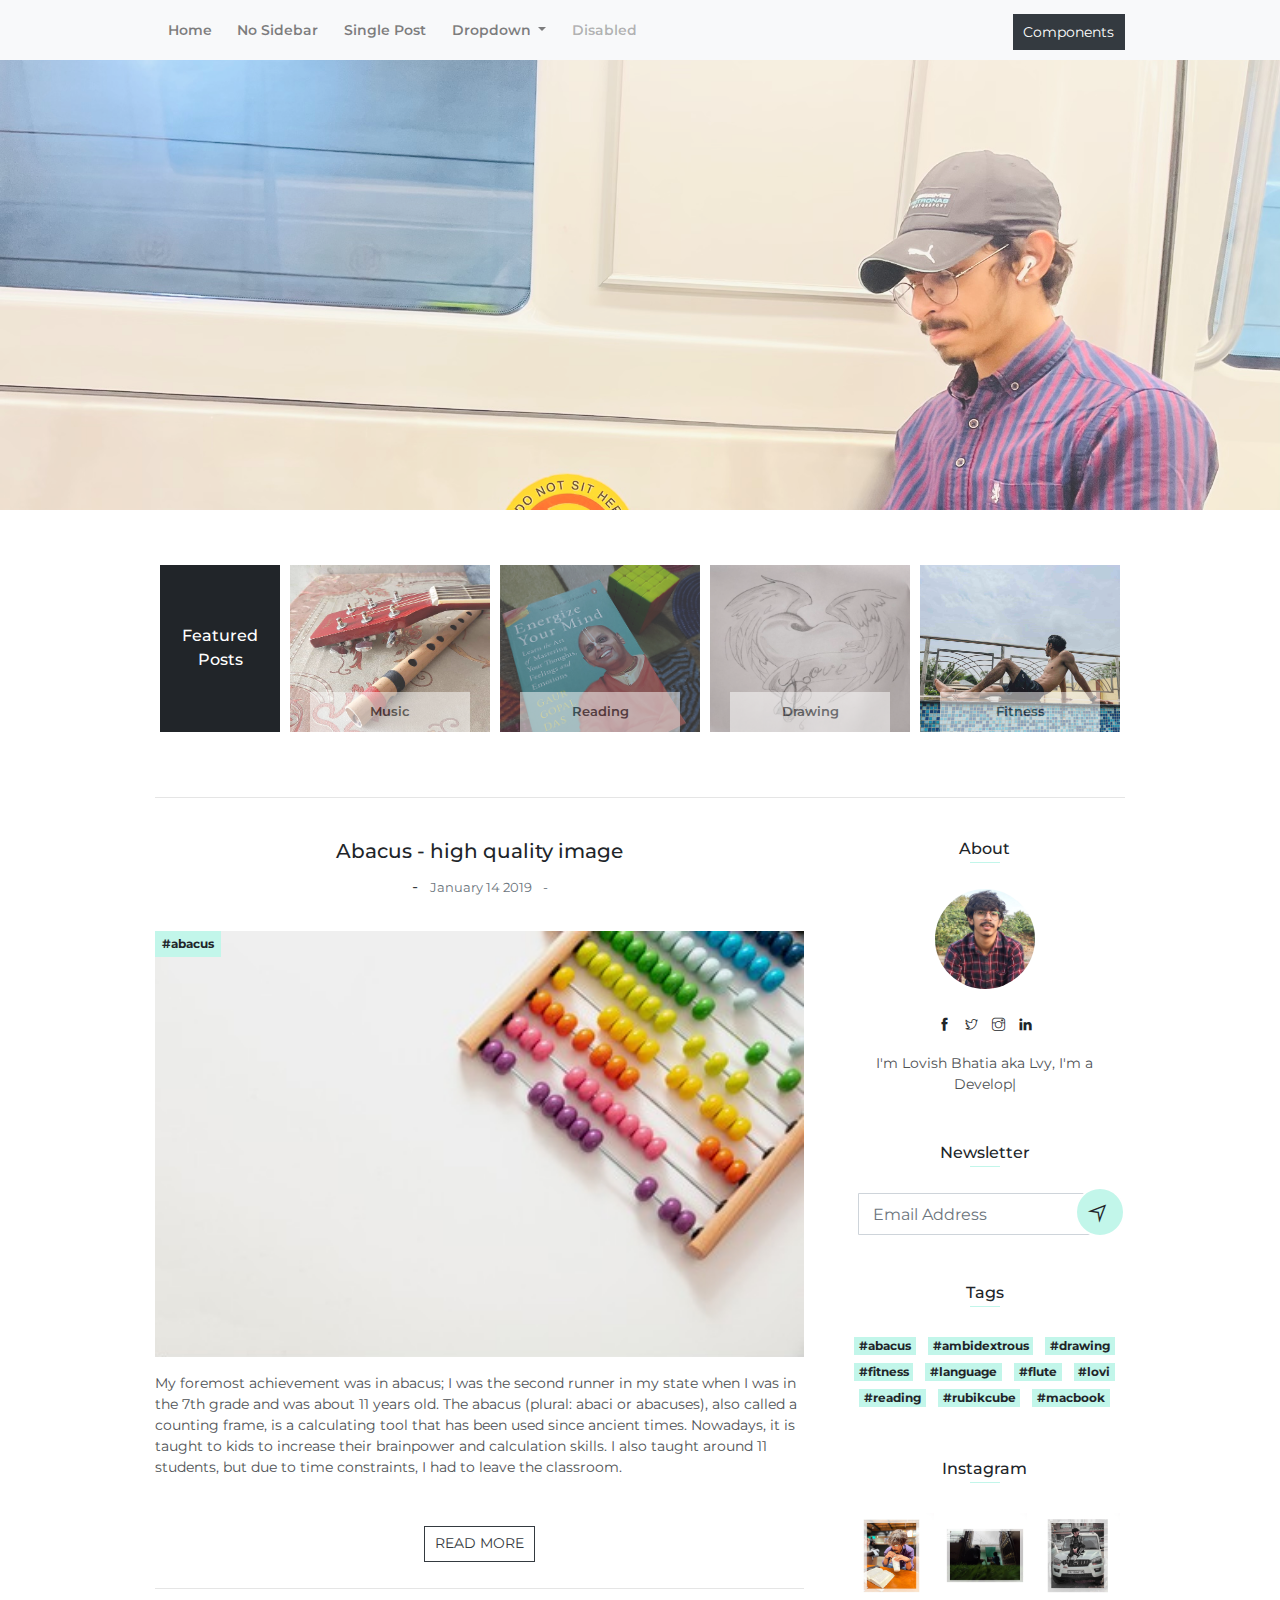
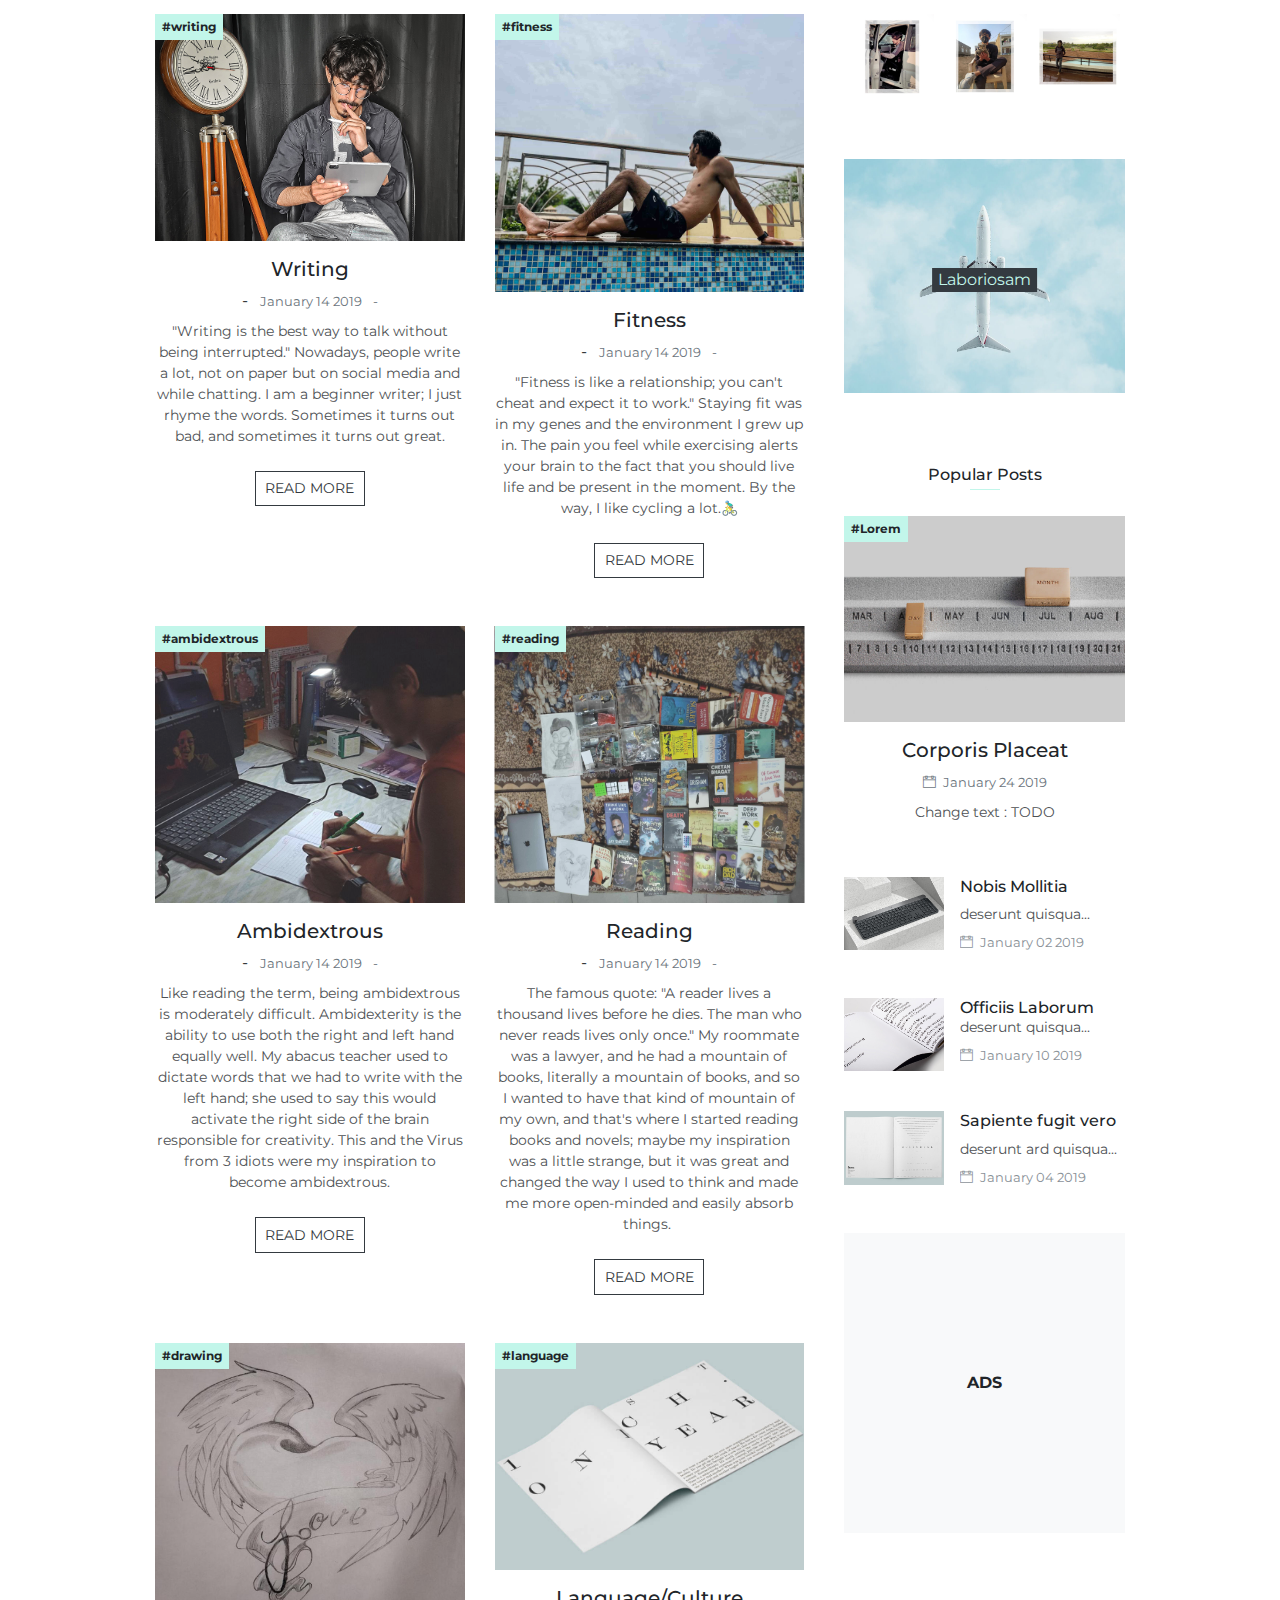
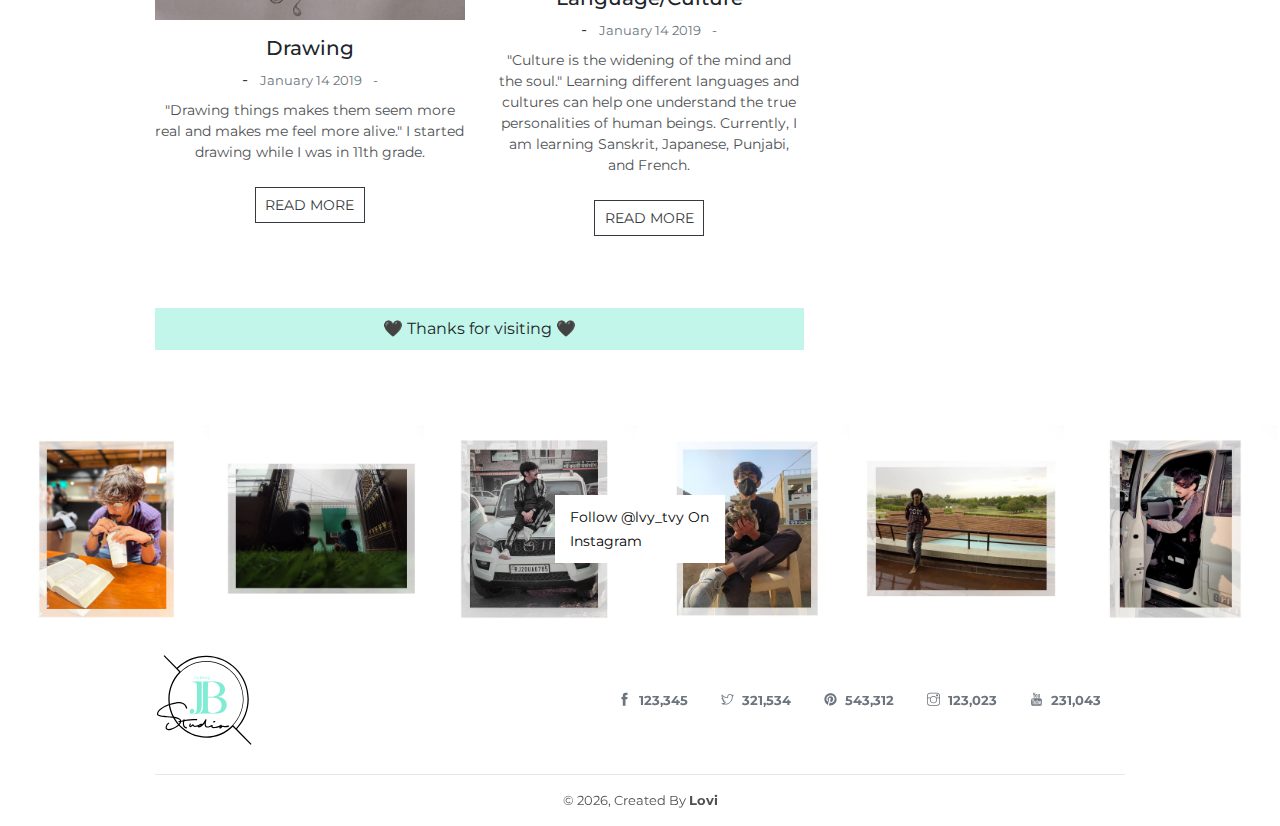
==== commit 66b95ed4: "confetti" ====
--- a/index.html
+++ b/index.html
@@ -510,7 +510,7 @@
     <script src="assets/vendors/jquery/jquery-3.4.1.js"></script>
     <script src="assets/vendors/bootstrap/bootstrap.bundle.js"></script>
     <script src="assets/vendors/typed.js/typed.min.js"></script>
-    <script src="assets/vendors/confetti.js"></script>
+    <!-- <script src="assets/vendors/confetti.js"></script> -->
 
     <!-- JoeBLog js -->
     <script src="assets/js/joeblog.js"></script>
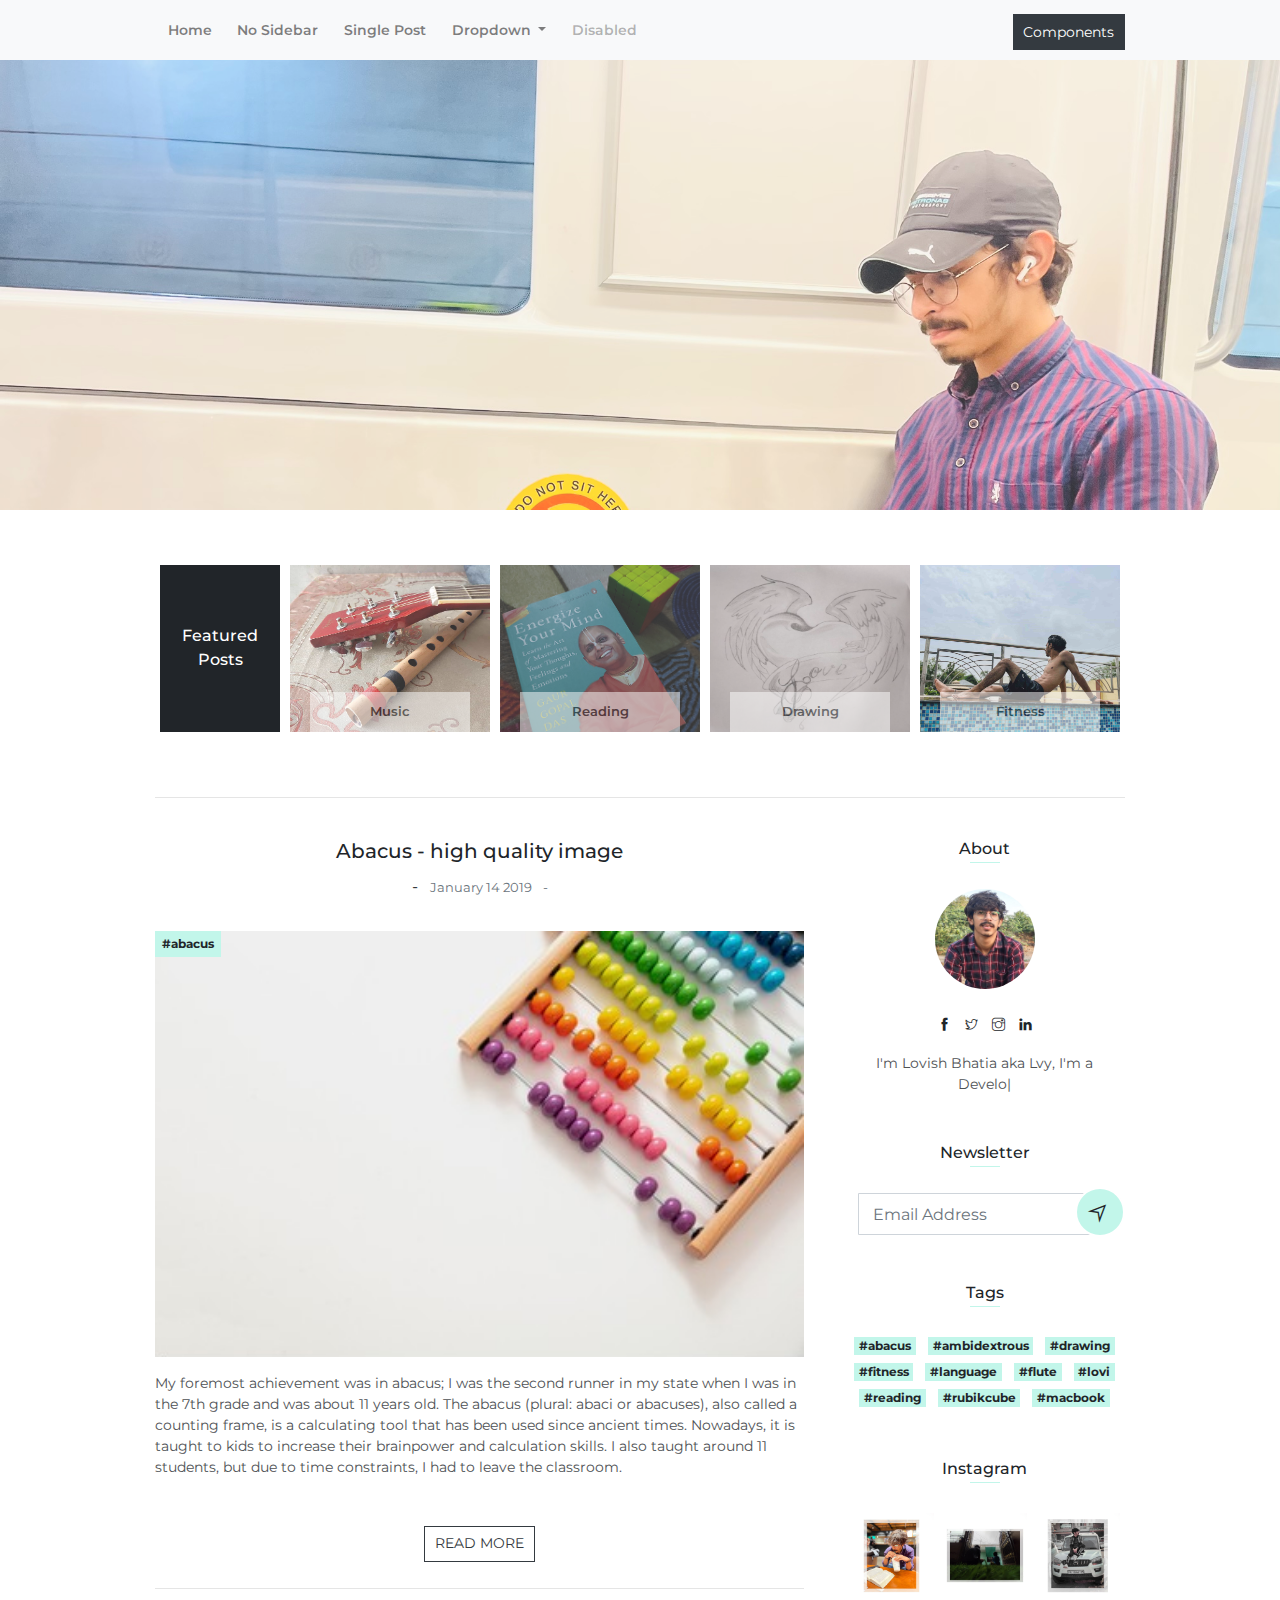
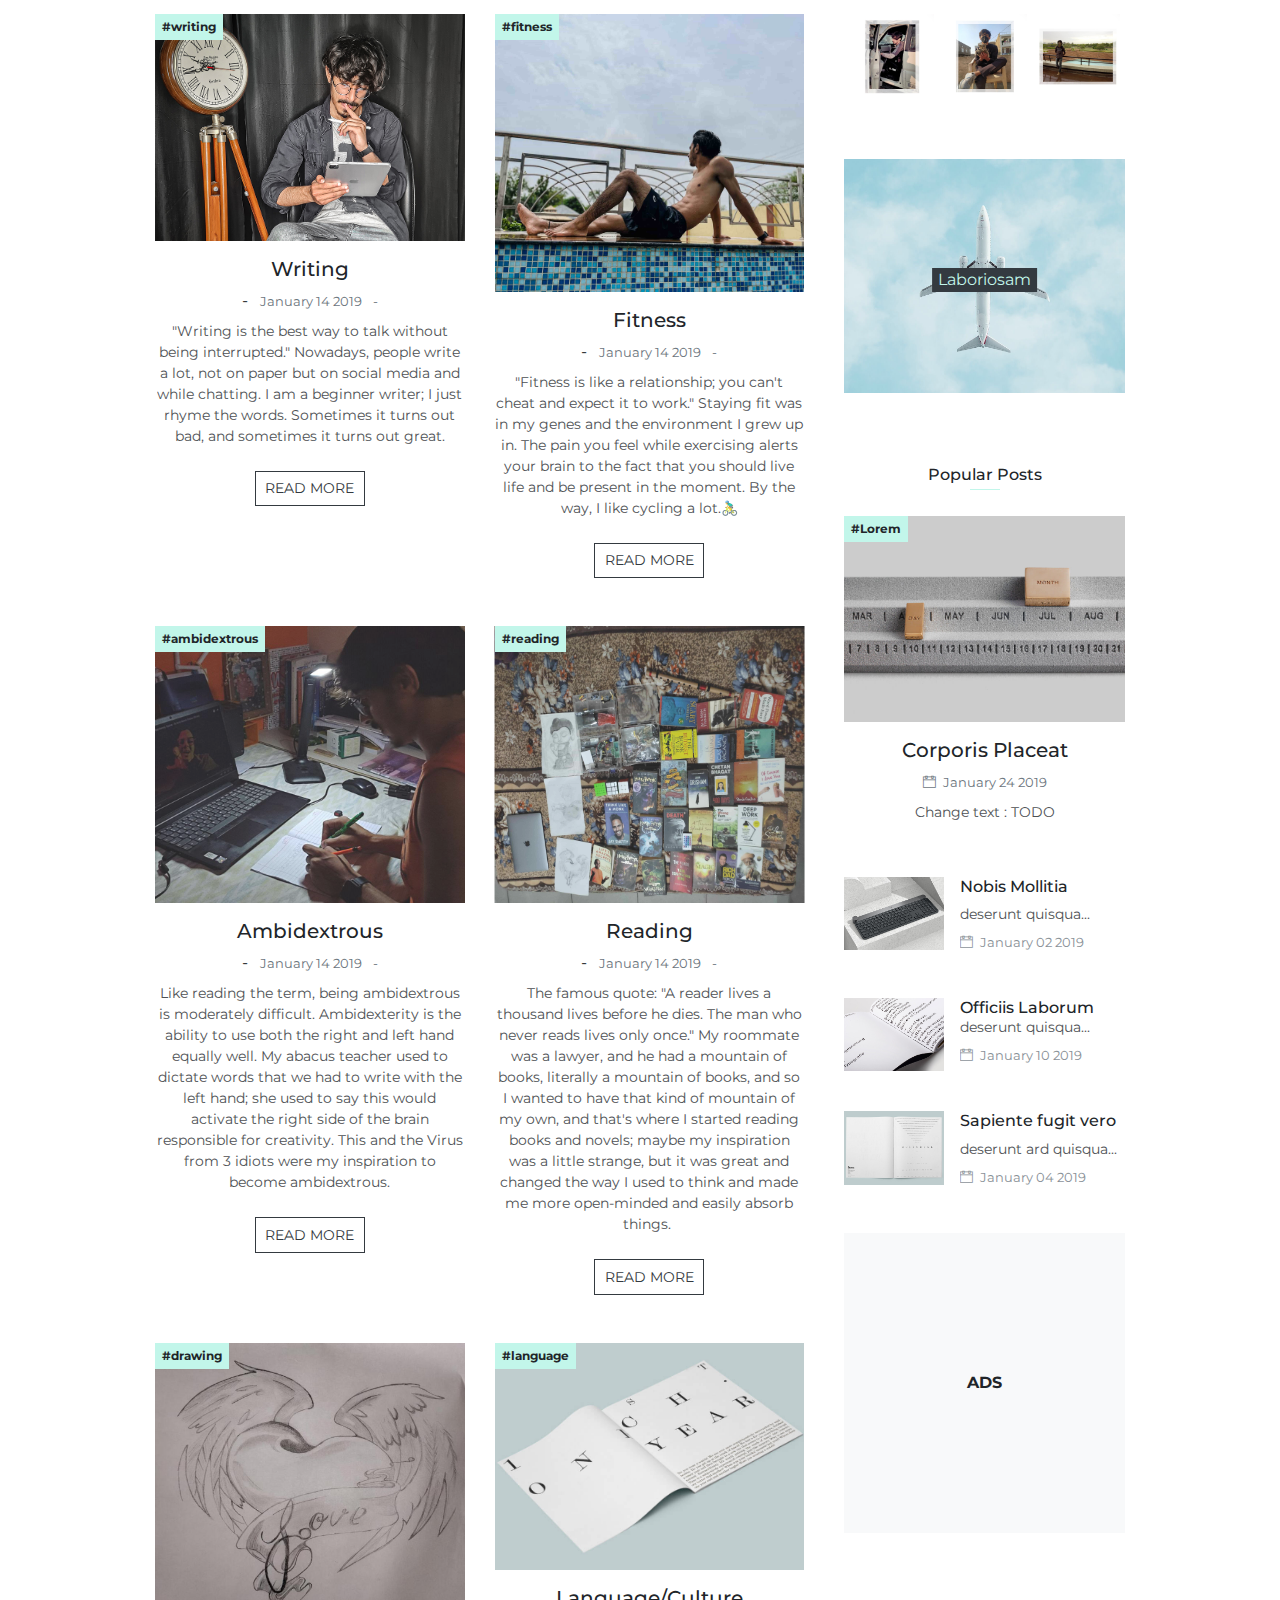
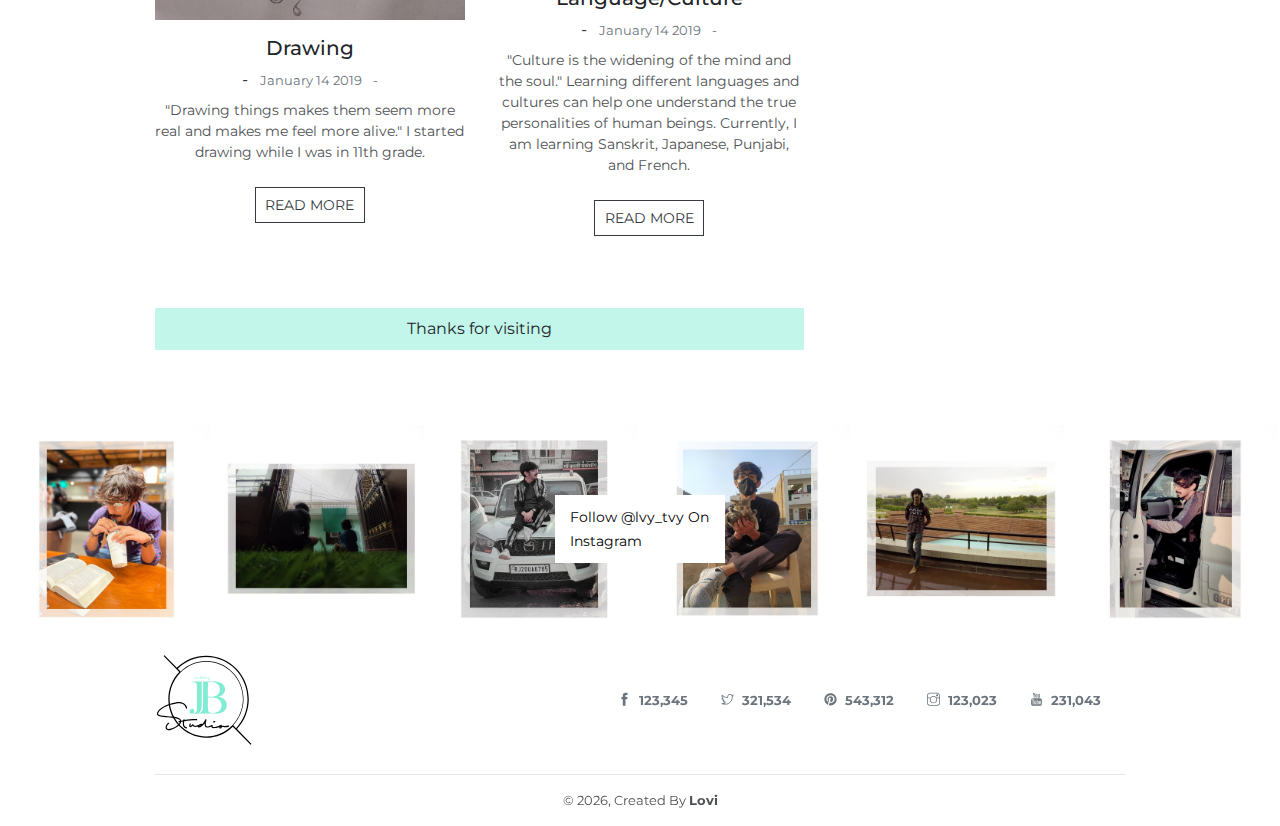
==== commit 5e8c19f3: "confetti" ====
--- a/index.html
+++ b/index.html
@@ -282,7 +282,7 @@
                         </div>
                     </div>
                 </div>
-                <button class="btn btn-primary btn-block my-4">🖤 Thanks for visiting 🖤</button>
+                <button class="btn btn-primary btn-block my-4"> Thanks for visiting</button>
             </div>
 
             <!-- Sidebar -->
